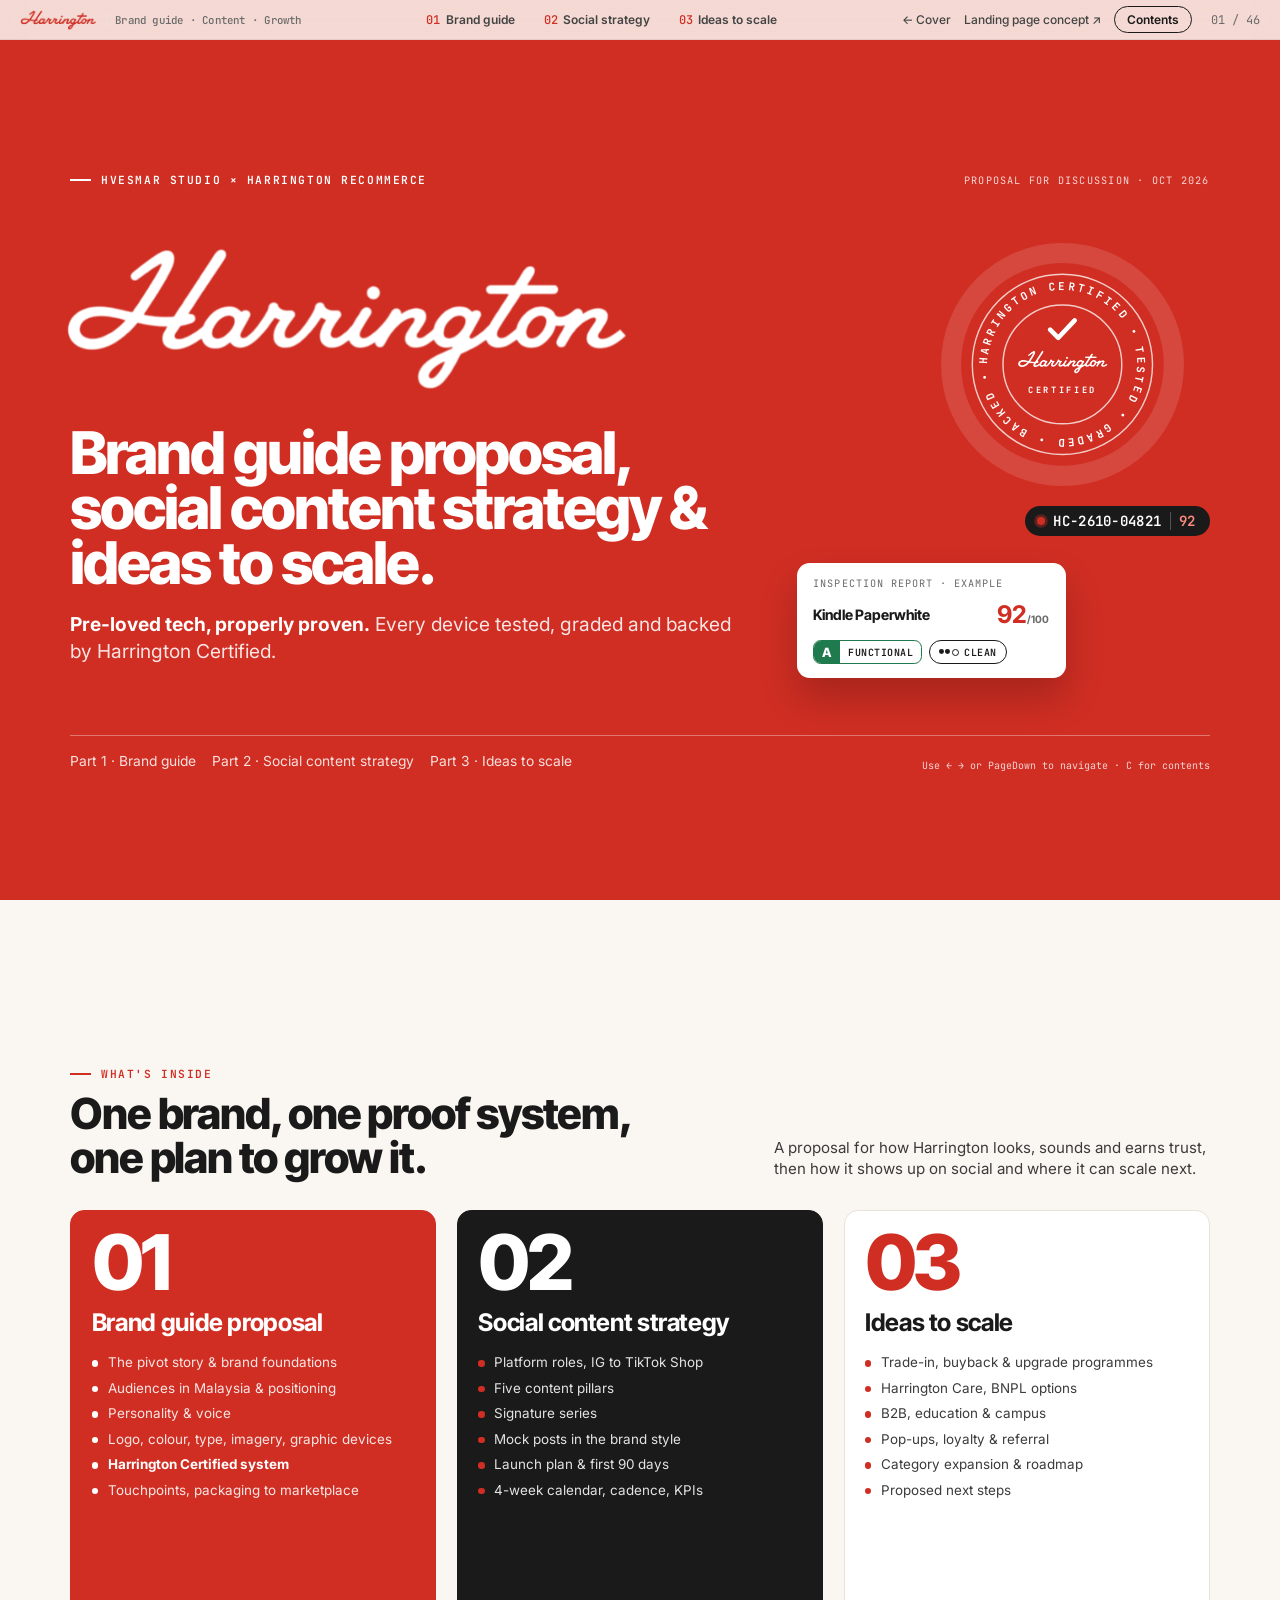
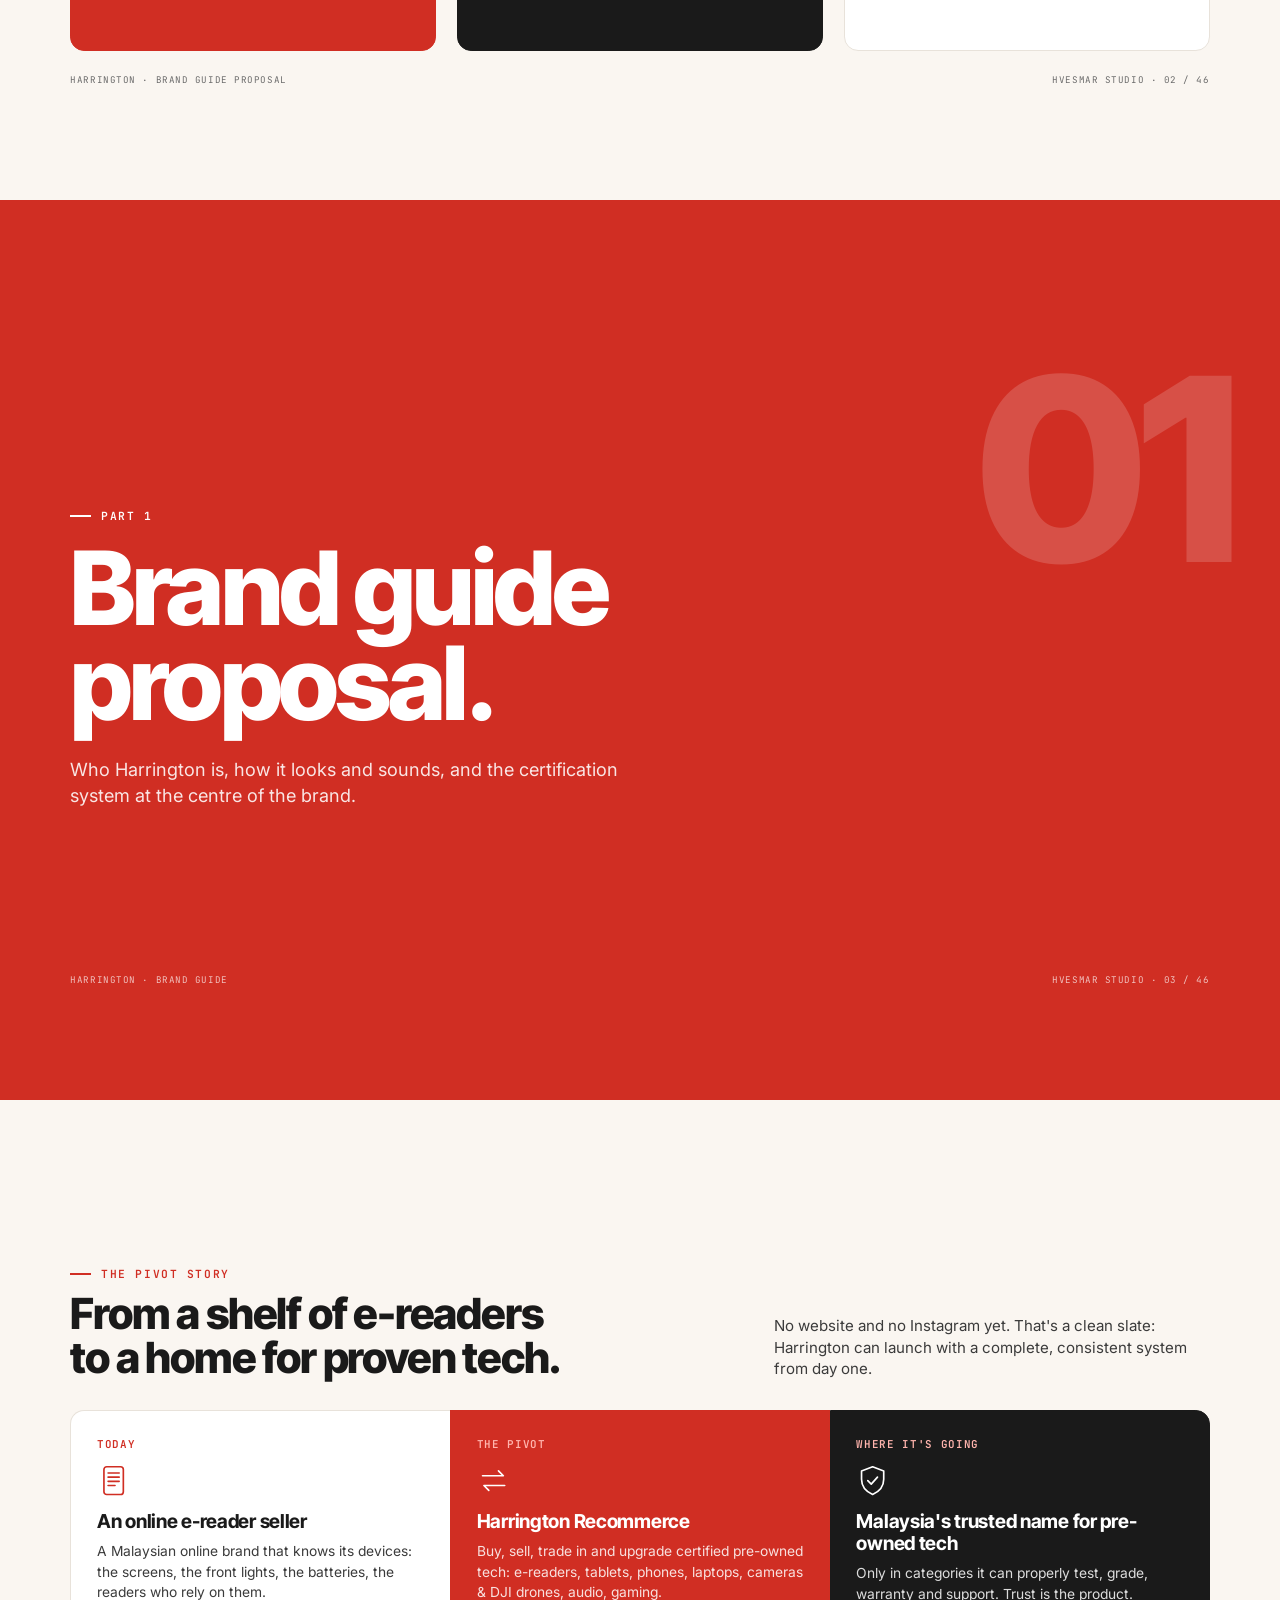
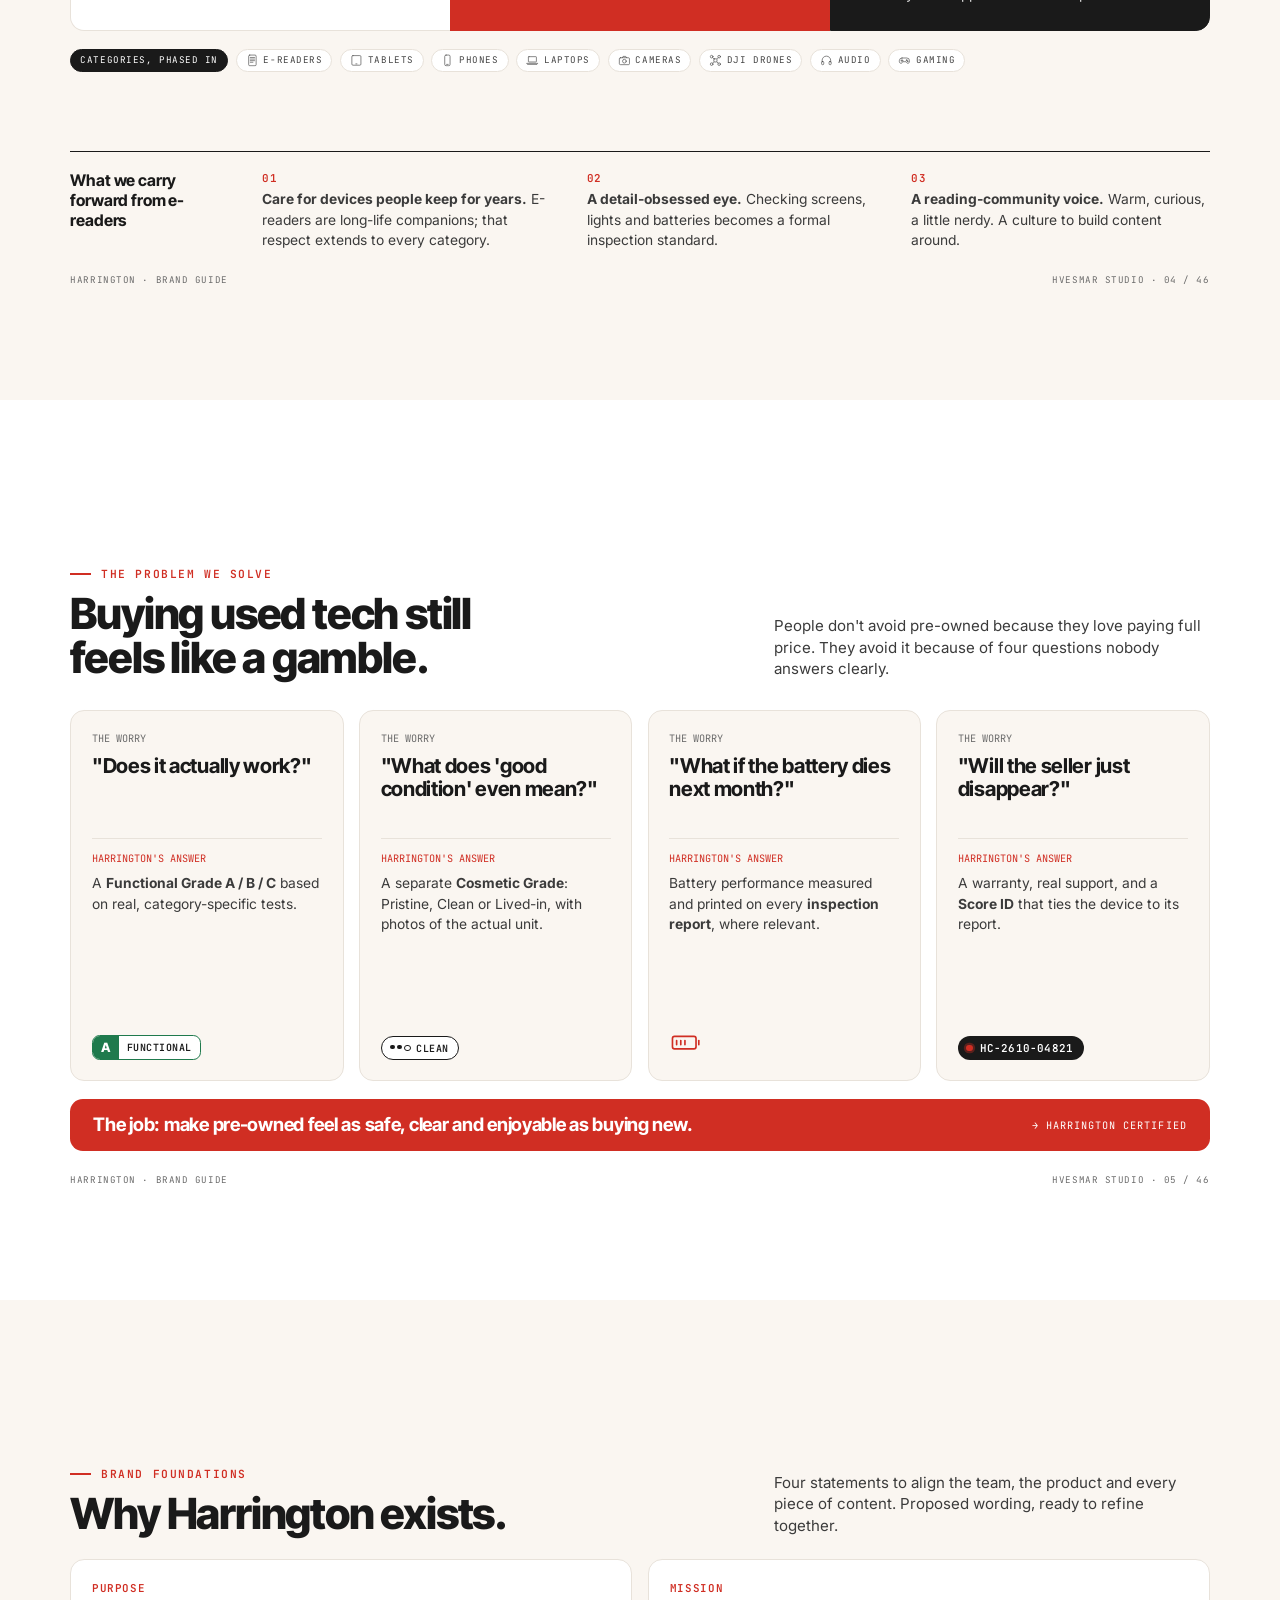
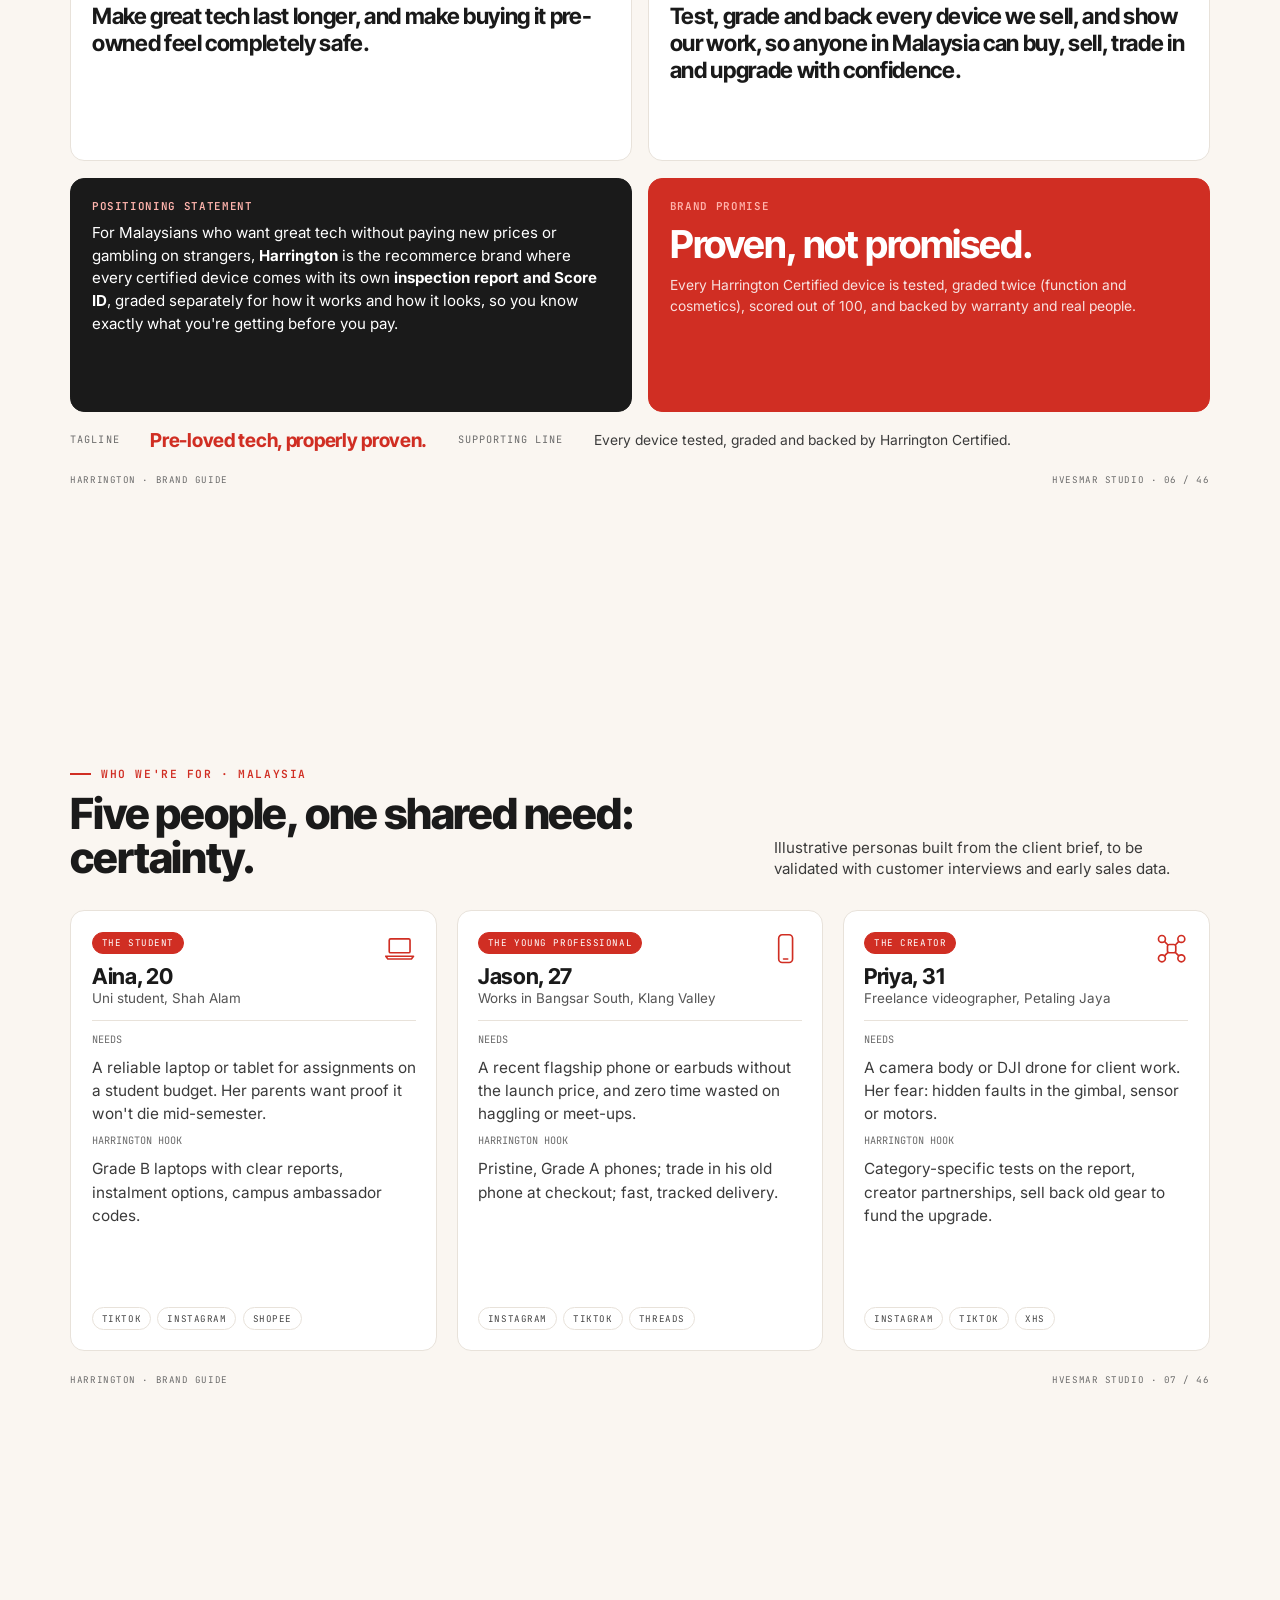
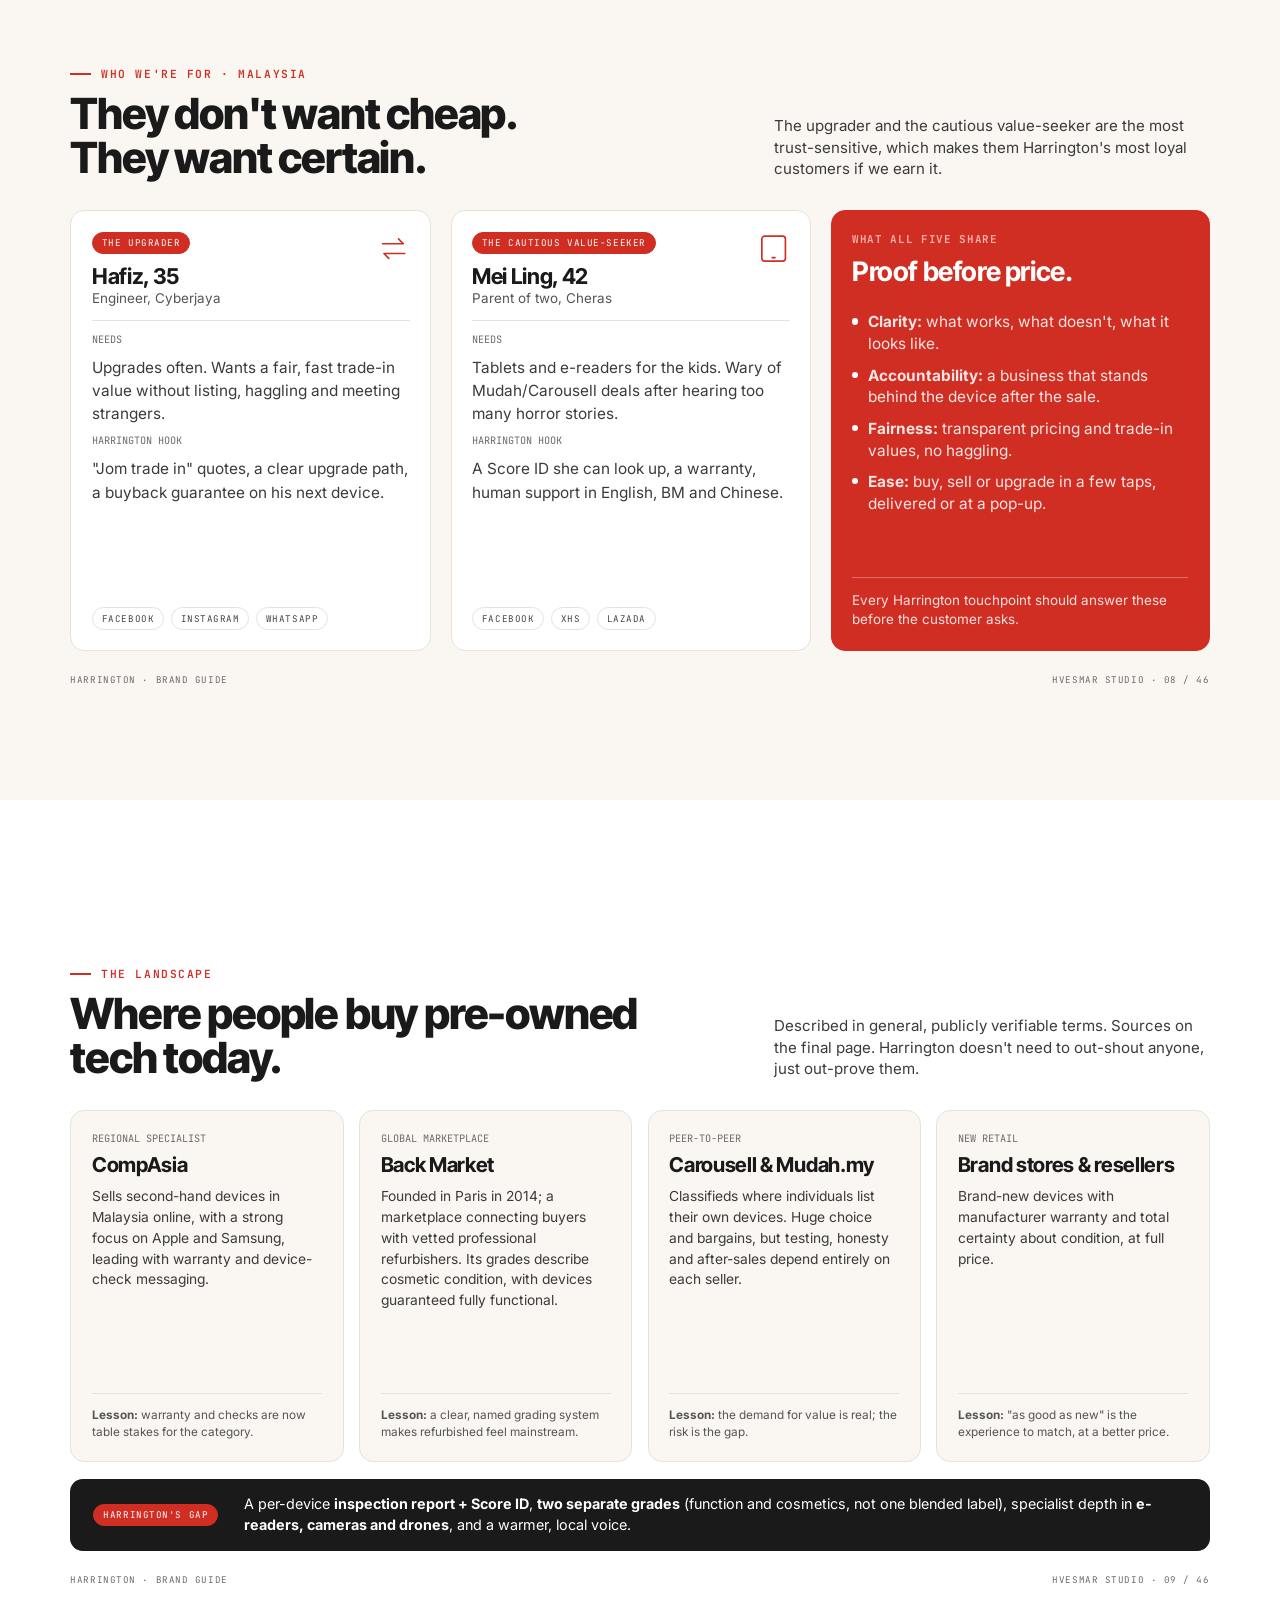
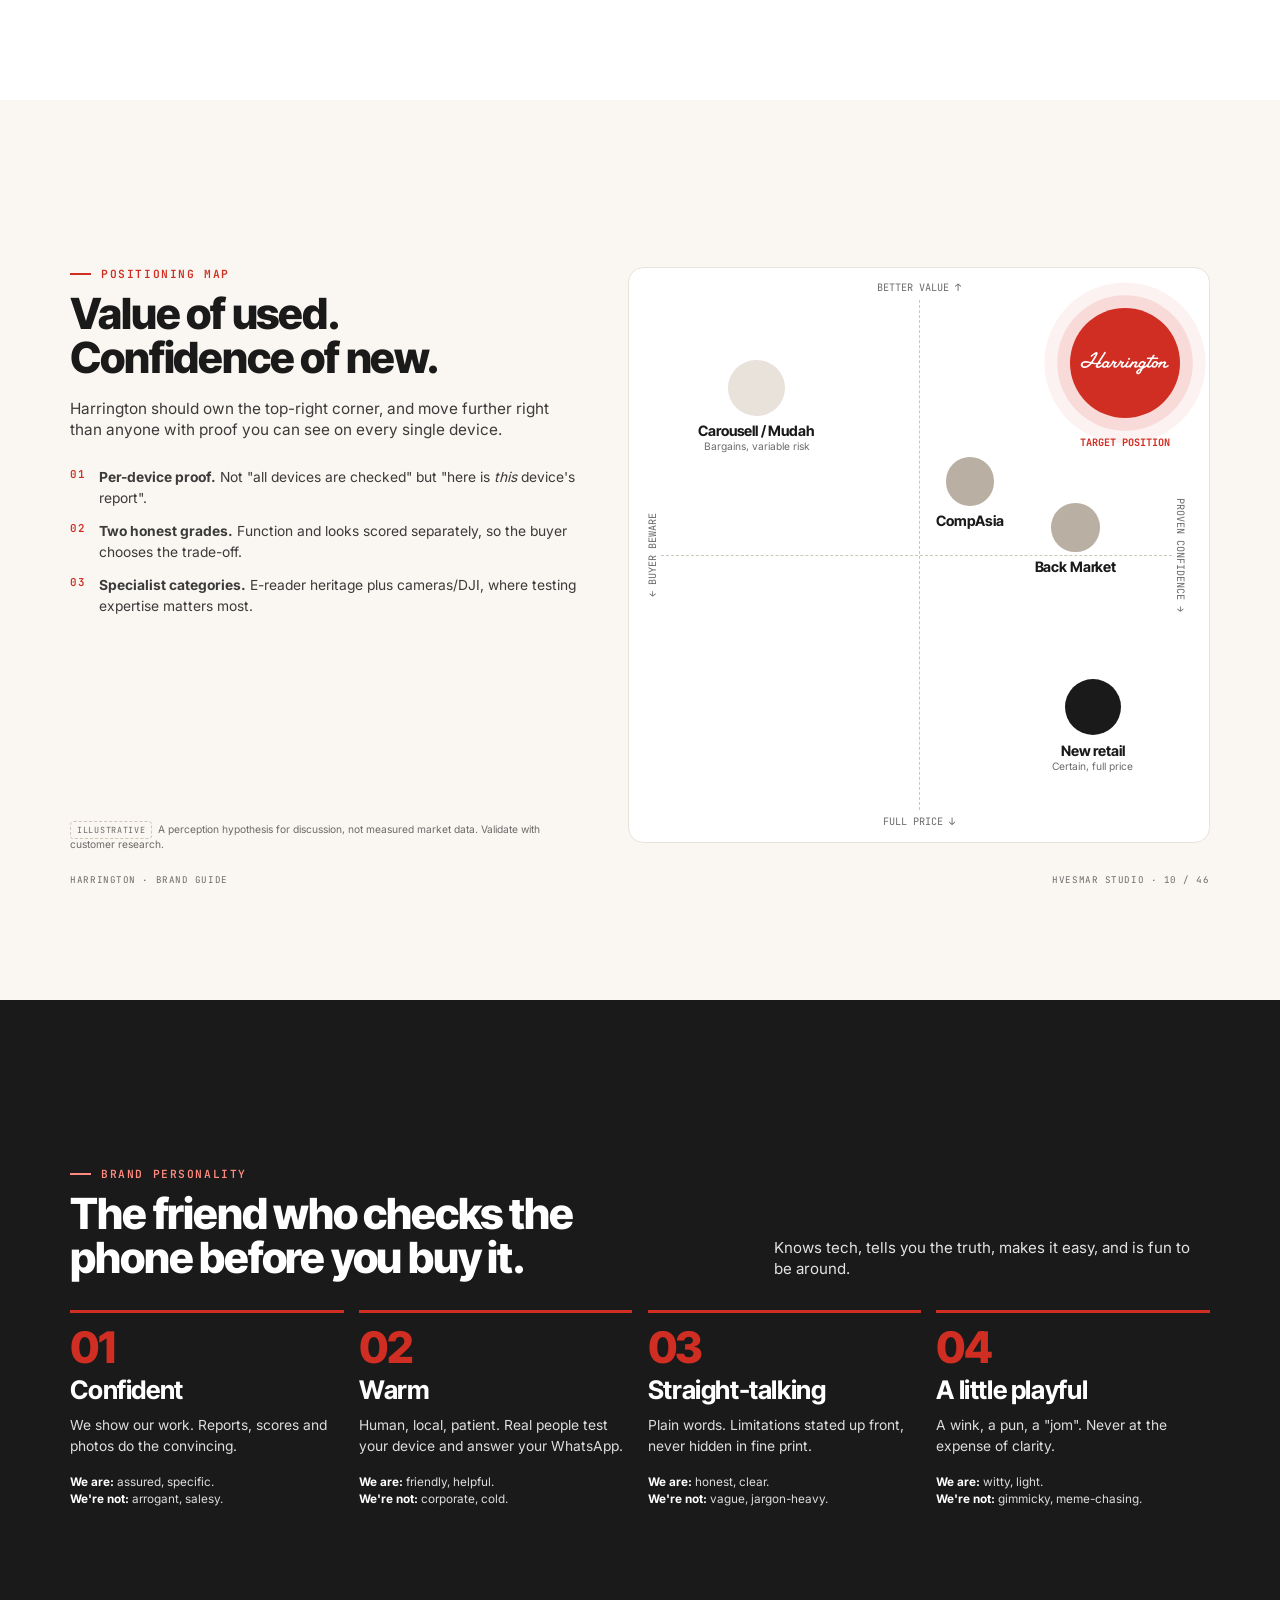
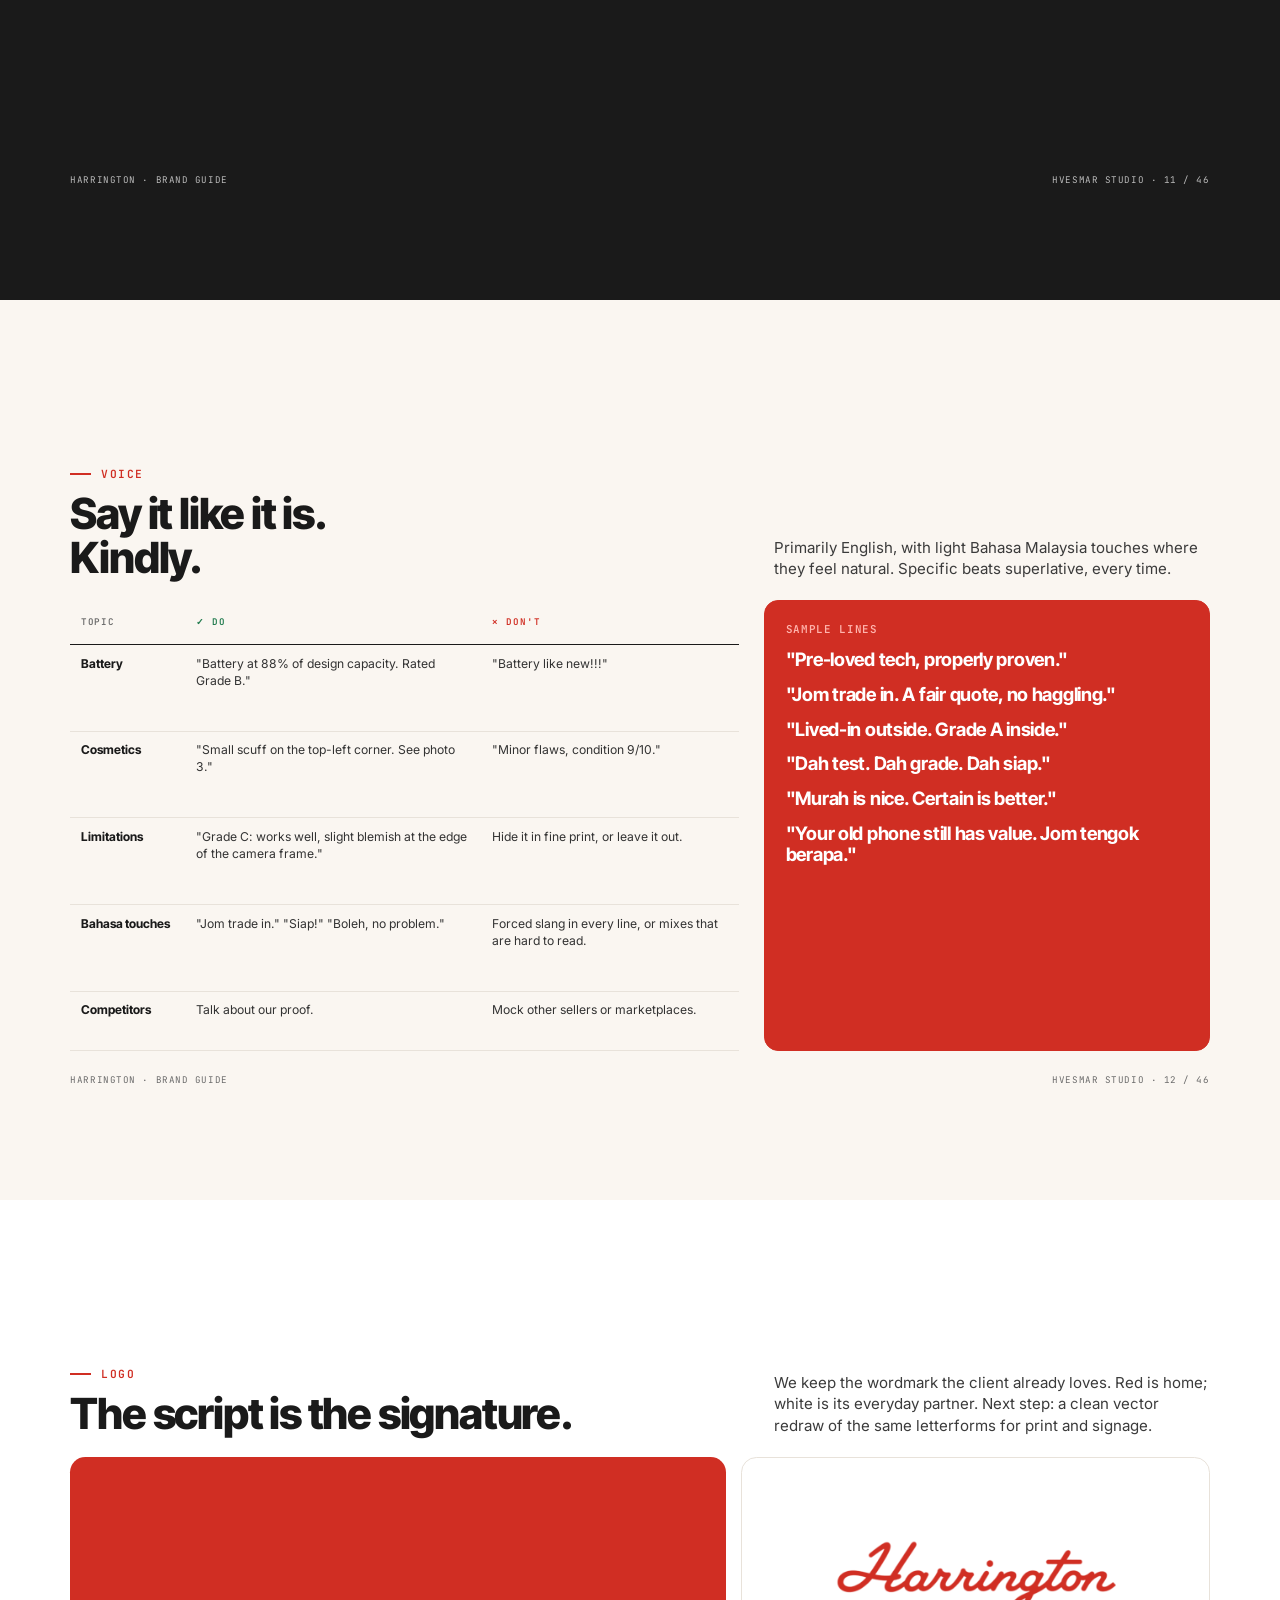
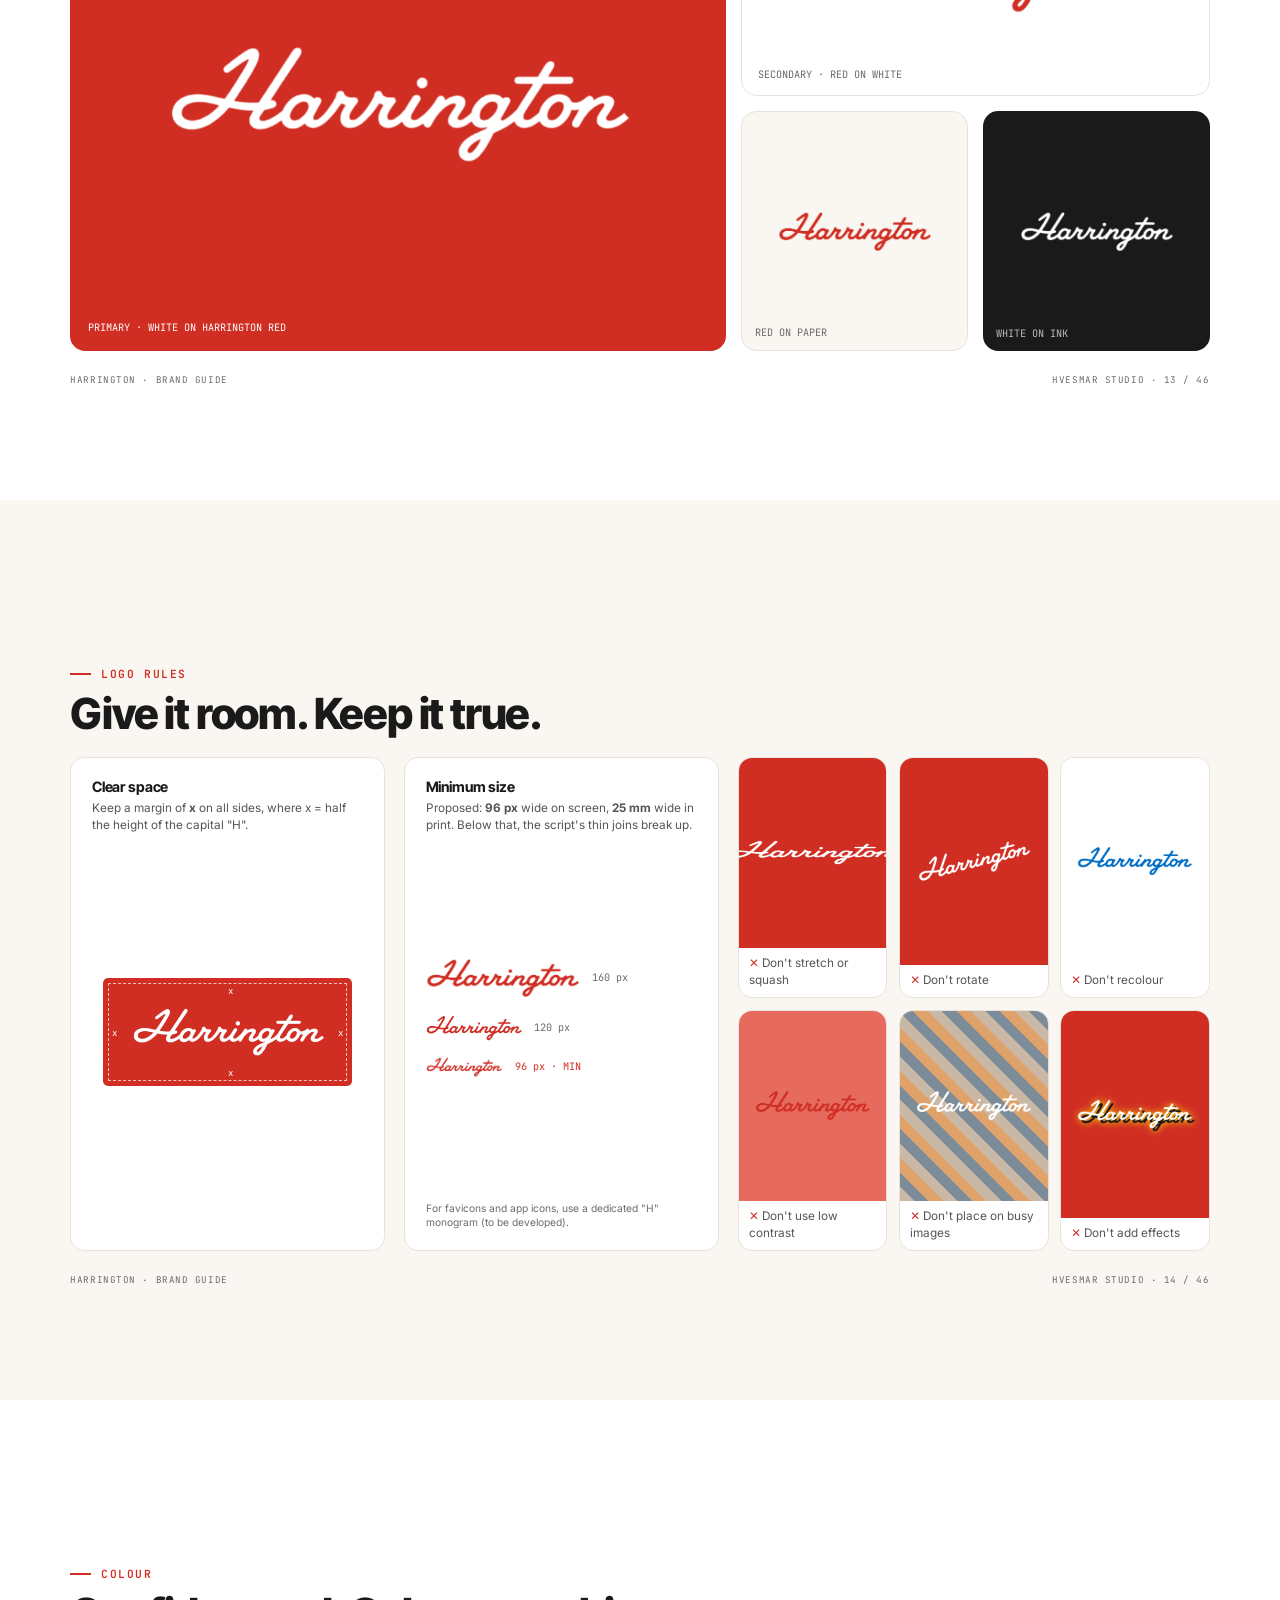
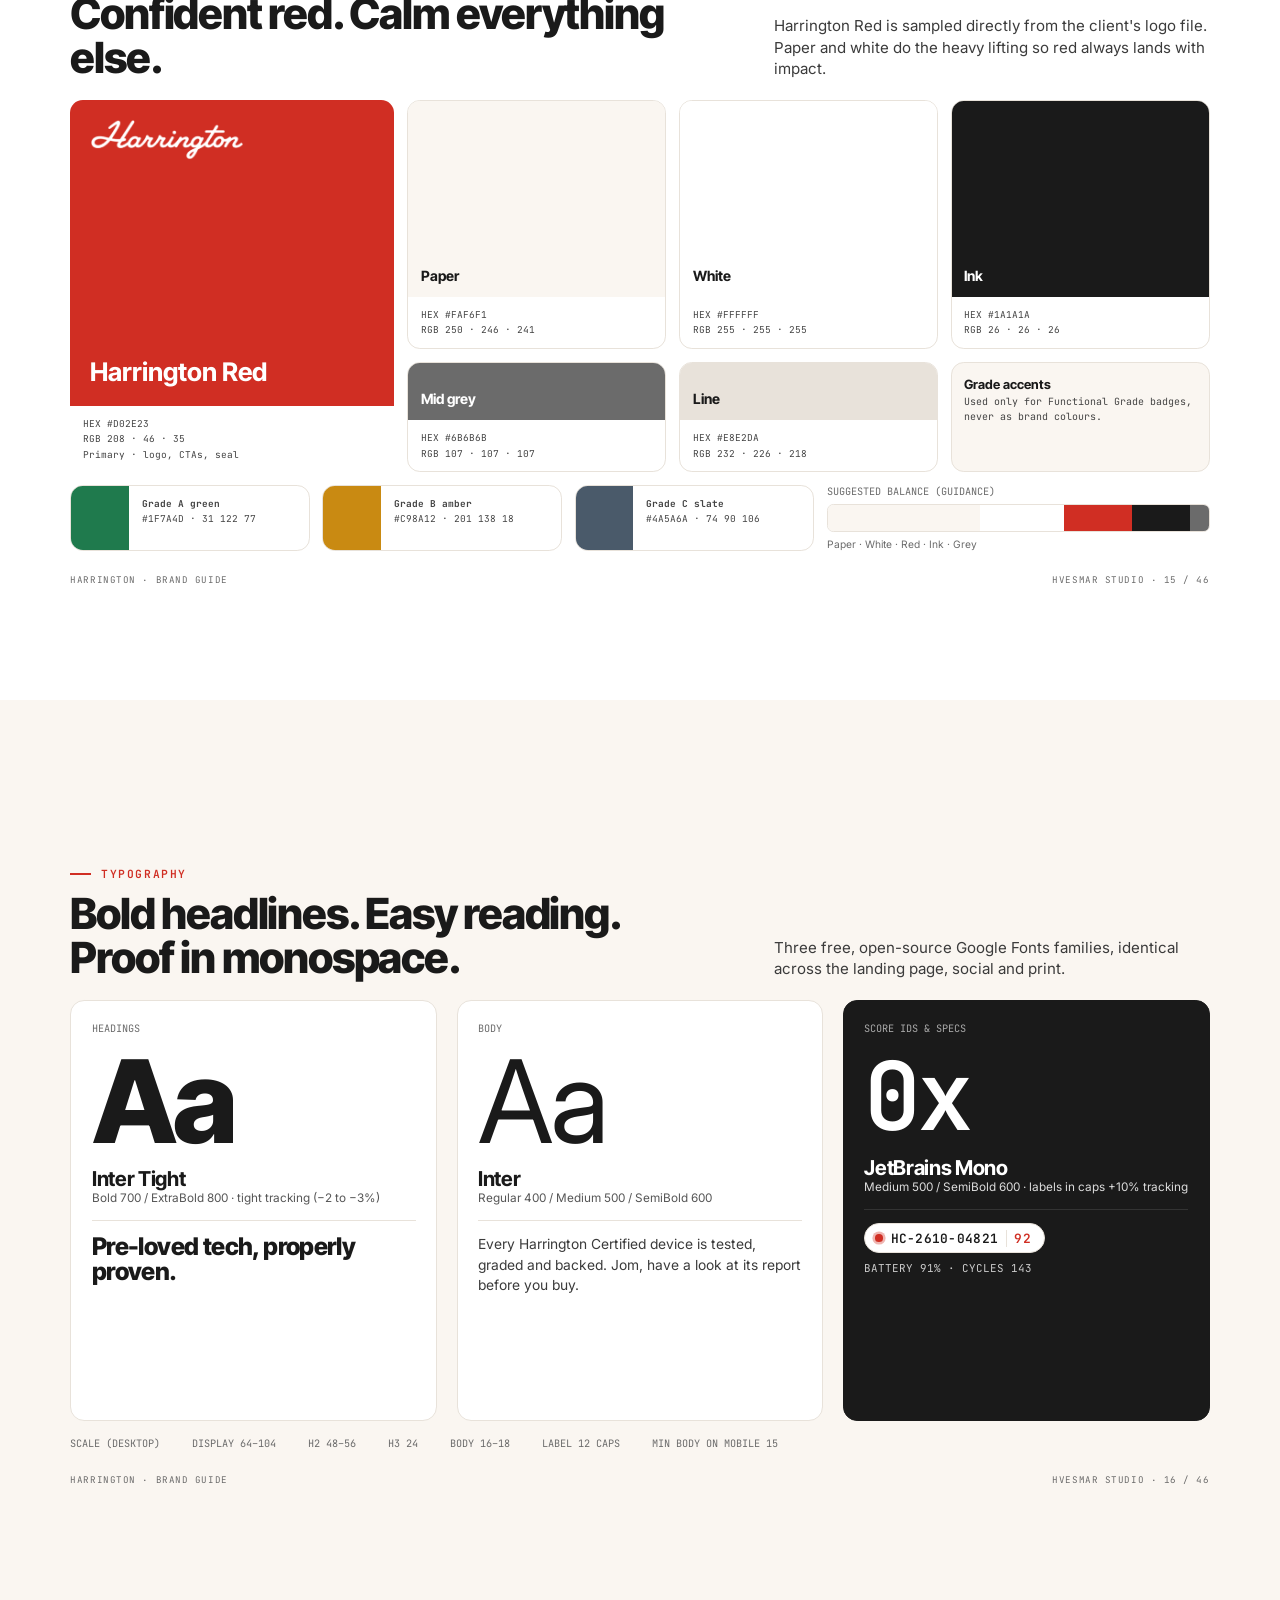
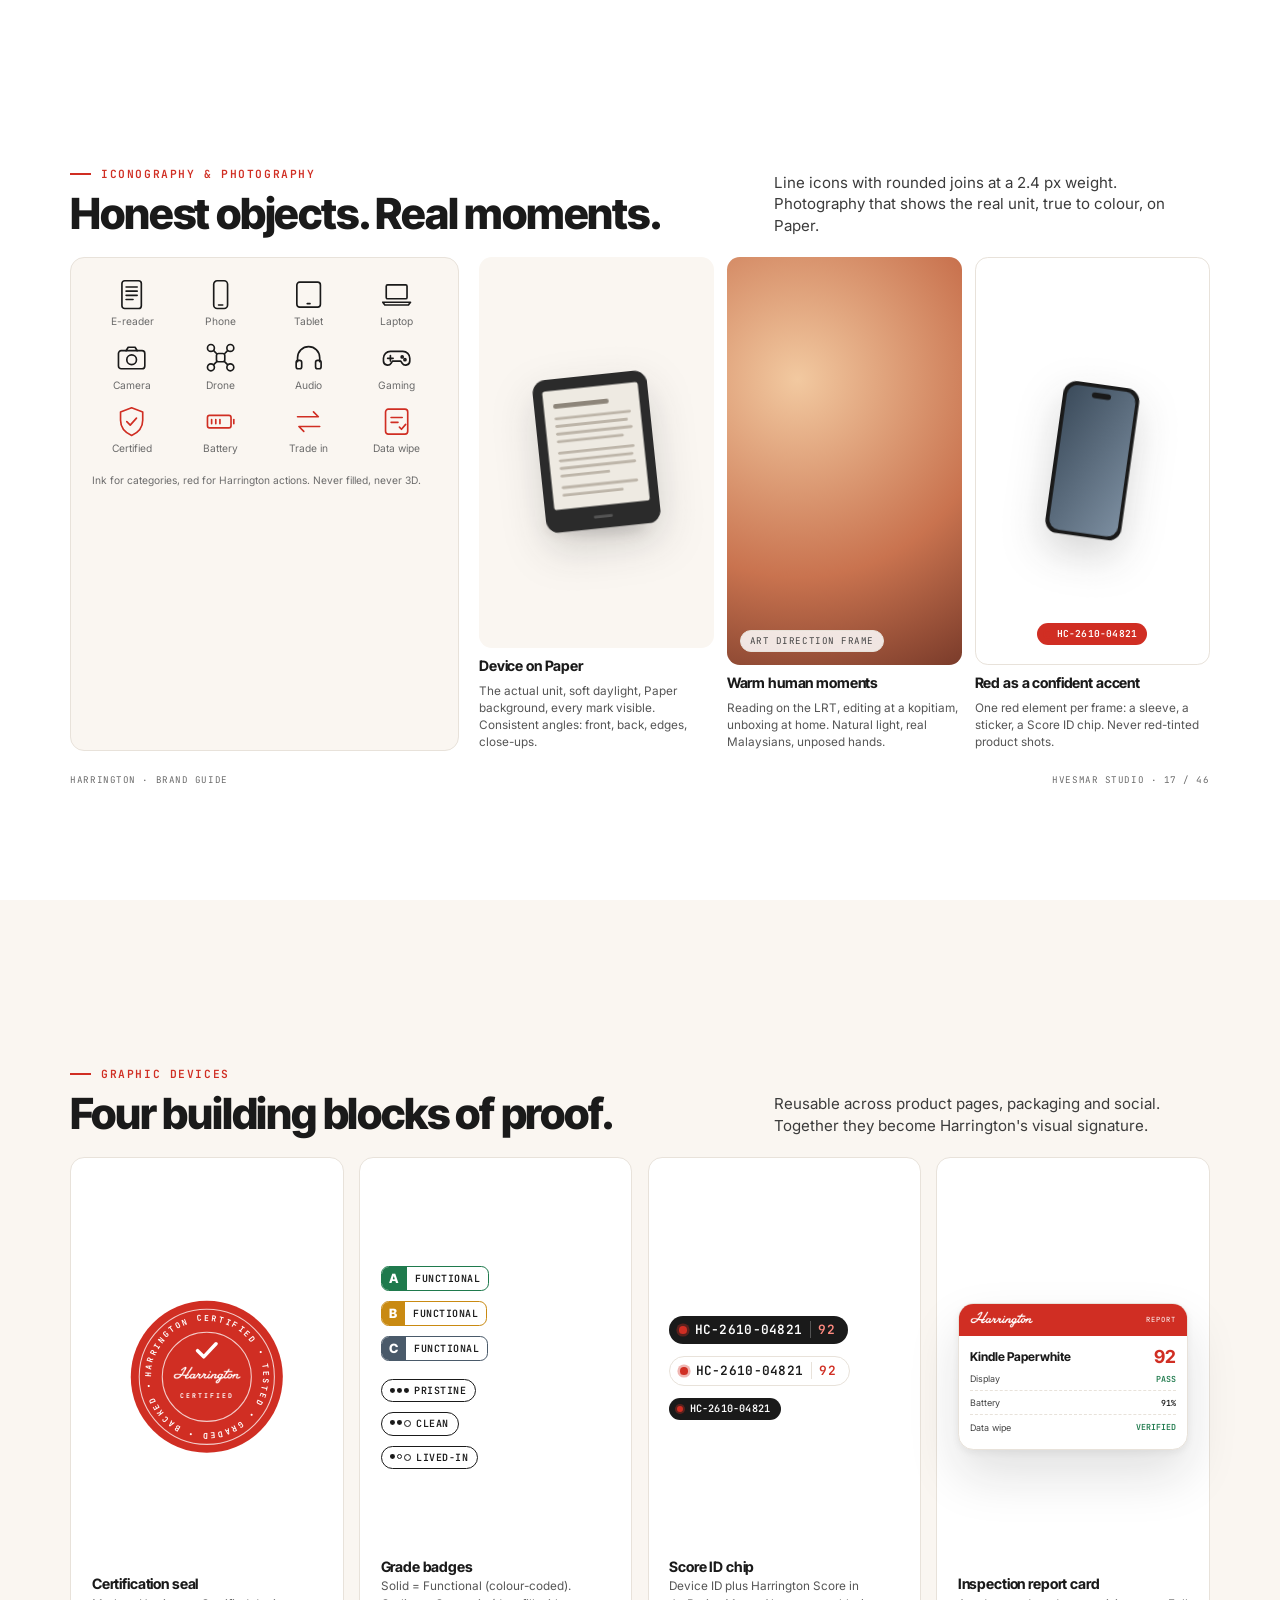
==== guide/index.html @ a5256c9b "Publish Harrington concept site" ====
<!doctype html>
<html lang="en">
<head>
<meta charset="utf-8">
<meta name="viewport" content="width=device-width,initial-scale=1">
<title>Harrington · Brand Guide, Social Strategy & Ideas to Scale · Hvesmar Studio</title>
<link rel="stylesheet" href="assets/guide.css">
</head>
<body>
<svg width="0" height="0" style="position:absolute" aria-hidden="true">
<defs>
<linearGradient id="gph" x1="0" y1="0" x2="1" y2="1"><stop offset="0" stop-color="#F6E3DA"/><stop offset=".55" stop-color="#E9907F"/><stop offset="1" stop-color="#D02E23"/></linearGradient>
<linearGradient id="gsc" x1="0" y1="0" x2="1" y2="1"><stop offset="0" stop-color="#3B4B5B"/><stop offset="1" stop-color="#7C8EA0"/></linearGradient>
<symbol id="i-reader" viewBox="0 0 48 48"><rect x="10" y="4" width="28" height="40" rx="4"/><path d="M16 13h16M16 19h16M16 25h16M16 31h10"/></symbol>
<symbol id="i-phone" viewBox="0 0 48 48"><rect x="14" y="4" width="20" height="40" rx="5"/><path d="M21 39h6"/></symbol>
<symbol id="i-tablet" viewBox="0 0 48 48"><rect x="7" y="6" width="34" height="36" rx="4"/><path d="M22 37h4"/></symbol>
<symbol id="i-laptop" viewBox="0 0 48 48"><rect x="9" y="10" width="30" height="20" rx="2"/><path d="M4 35h40l-3 4H7z"/></symbol>
<symbol id="i-camera" viewBox="0 0 48 48"><rect x="5" y="14" width="38" height="26" rx="4"/><path d="M16 14l3-5h10l3 5"/><circle cx="24" cy="27" r="7"/></symbol>
<symbol id="i-drone" viewBox="0 0 48 48"><circle cx="10" cy="10" r="5"/><circle cx="38" cy="10" r="5"/><circle cx="10" cy="38" r="5"/><circle cx="38" cy="38" r="5"/><rect x="18" y="18" width="12" height="12" rx="3"/><path d="M14 14l4 4M34 14l-4 4M14 34l4-4M34 34l-4-4"/></symbol>
<symbol id="i-audio" viewBox="0 0 48 48"><path d="M8 30v-6a16 16 0 0 1 32 0v6"/><rect x="6" y="28" width="8" height="12" rx="3"/><rect x="34" y="28" width="8" height="12" rx="3"/></symbol>
<symbol id="i-game" viewBox="0 0 48 48"><path d="M15 15h18a10 10 0 0 1 10 10v4a6 6 0 0 1-11 3l-2-3H18l-2 3a6 6 0 0 1-11-3v-4a10 10 0 0 1 10-10z"/><path d="M15 21v8M11 25h8"/><circle cx="32" cy="23" r="1.5"/><circle cx="36" cy="27" r="1.5"/></symbol>
<symbol id="i-shield" viewBox="0 0 48 48"><path d="M24 4l16 6v12c0 10-7 18-16 22-9-4-16-12-16-22V10z"/><path d="M17 24l5 5 9-10"/></symbol>
<symbol id="i-battery" viewBox="0 0 48 48"><rect x="5" y="15" width="34" height="18" rx="3"/><path d="M43 21v6"/><path d="M11 21v6M17 21v6M23 21v6"/></symbol>
<symbol id="i-swap" viewBox="0 0 48 48"><path d="M8 17h30l-7-7M40 31H10l7 7"/></symbol>
<symbol id="i-search" viewBox="0 0 48 48"><circle cx="21" cy="21" r="12"/><path d="M30 30l10 10"/></symbol>
<symbol id="i-leaf" viewBox="0 0 48 48"><path d="M10 38C10 18 24 8 40 8c0 18-10 30-30 30z"/><path d="M10 38l17-17"/></symbol>
<symbol id="i-users" viewBox="0 0 48 48"><circle cx="18" cy="16" r="6"/><path d="M6 38c0-7 5-12 12-12s12 5 12 12"/><circle cx="34" cy="18" r="5"/><path d="M33 26c6 0 10 4 10 11"/></symbol>
<symbol id="i-tag" viewBox="0 0 48 48"><path d="M6 24L24 6h17v17L23 41z"/><circle cx="33" cy="15" r="3"/></symbol>
<symbol id="i-box" viewBox="0 0 48 48"><path d="M6 15l18-8 18 8v20l-18 8-18-8z"/><path d="M6 15l18 8 18-8M24 23v20"/></symbol>
<symbol id="i-chat" viewBox="0 0 48 48"><path d="M7 9h34v23H22l-9 7v-7H7z"/><path d="M15 18h18M15 24h11"/></symbol>
<symbol id="i-book" viewBox="0 0 48 48"><path d="M24 12c-5-4-11-5-18-4v28c7-1 13 0 18 4 5-4 11-5 18-4V8c-7-1-13 0-18 4zM24 12v28"/></symbol>
<symbol id="i-wipe" viewBox="0 0 48 48"><rect x="8" y="6" width="32" height="36" rx="4"/><path d="M16 18h16M16 25h10"/><path d="M28 32l3 3 6-7"/></symbol>
<symbol id="i-star" viewBox="0 0 48 48"><path d="M24 5l5.6 12 13 1.4-9.7 8.8 2.8 12.8L24 33.4 12.3 40l2.8-12.8-9.7-8.8 13-1.4z"/></symbol>
<symbol id="i-store" viewBox="0 0 48 48"><path d="M6 18l4-10h28l4 10M6 18h36v4a6 6 0 0 1-12 0 6 6 0 0 1-12 0 6 6 0 0 1-12 0zM9 26v14h30V26M20 40v-9h8v9"/></symbol>
<symbol id="i-cal" viewBox="0 0 48 48"><rect x="6" y="9" width="36" height="32" rx="4"/><path d="M6 18h36M15 5v8M33 5v8"/></symbol>
<symbol id="i-card" viewBox="0 0 48 48"><rect x="4" y="11" width="40" height="26" rx="4"/><path d="M4 19h40M10 30h10"/></symbol>
<symbol id="i-building" viewBox="0 0 48 48"><path d="M8 42V8h20v34M28 18h12v24M4 42h40M14 15h4M14 22h4M14 29h4M33 25h2M33 32h2"/></symbol>
<symbol id="i-cap" viewBox="0 0 48 48"><path d="M4 18l20-9 20 9-20 9z"/><path d="M12 22v10c4 4 20 4 24 0V22M42 19v11"/></symbol>
<symbol id="i-gift" viewBox="0 0 48 48"><rect x="6" y="17" width="36" height="9" rx="2"/><path d="M9 26v15h30V26M24 17v24M24 17c-3-7-12-8-12-3s9 3 12 3c3 0 12 2 12-3s-9-4-12 3"/></symbol>
<symbol id="i-pin" viewBox="0 0 48 48"><path d="M24 43s14-12 14-24a14 14 0 0 0-28 0c0 12 14 24 14 24z"/><circle cx="24" cy="19" r="5"/></symbol>
<symbol id="i-recycle" viewBox="0 0 48 48"><path d="M17 12l7-6 7 6M24 6v14M37 22l2 9-9 2M39 31l-12-7M11 33l-7-4 3-9M4 29l12-7"/></symbol>
<symbol id="ill-reader" viewBox="0 0 120 160"><rect width="120" height="160" rx="14" fill="#2B2B2B"/><rect x="10" y="12" width="100" height="124" rx="3" fill="#EEEAE2"/><g fill="#BDB5A9"><rect x="20" y="26" width="58" height="5" rx="2" fill="#8d857a"/><rect x="20" y="40" width="80" height="3" rx="1.5"/><rect x="20" y="48" width="76" height="3" rx="1.5"/><rect x="20" y="56" width="80" height="3" rx="1.5"/><rect x="20" y="64" width="70" height="3" rx="1.5"/><rect x="20" y="76" width="80" height="3" rx="1.5"/><rect x="20" y="84" width="78" height="3" rx="1.5"/><rect x="20" y="92" width="80" height="3" rx="1.5"/><rect x="20" y="100" width="52" height="3" rx="1.5"/><rect x="20" y="112" width="80" height="3" rx="1.5"/><rect x="20" y="120" width="64" height="3" rx="1.5"/></g><rect x="50" y="146" width="20" height="3" rx="1.5" fill="#555"/></symbol>
<symbol id="ill-phone" viewBox="0 0 80 160"><rect width="80" height="160" rx="14" fill="#1A1A1A"/><rect x="4" y="4" width="72" height="152" rx="11" fill="url(#gph)"/><rect x="30" y="9" width="20" height="6" rx="3" fill="#1A1A1A"/></symbol>
<symbol id="ill-phone2" viewBox="0 0 80 160"><rect width="80" height="160" rx="14" fill="#1A1A1A"/><rect x="4" y="4" width="72" height="152" rx="11" fill="url(#gsc)"/><rect x="30" y="9" width="20" height="6" rx="3" fill="#1A1A1A"/></symbol>
<symbol id="ill-laptop" viewBox="0 0 200 130"><rect x="20" width="160" height="108" rx="8" fill="#2B2B2B"/><rect x="28" y="8" width="144" height="92" rx="2" fill="url(#gsc)"/><path d="M0 110h200l-8 15a6 6 0 0 1-5 3H13a6 6 0 0 1-5-3z" fill="#D3CCC2"/><rect x="85" y="110" width="30" height="4" rx="2" fill="#B5ADA1"/></symbol>
<symbol id="ill-camera" viewBox="0 0 180 120"><rect x="28" y="6" width="52" height="24" rx="5" fill="#2B2B2B"/><rect y="22" width="180" height="98" rx="14" fill="#2B2B2B"/><rect y="40" width="180" height="10" fill="#222"/><circle cx="100" cy="72" r="40" fill="#111"/><circle cx="100" cy="72" r="30" fill="#333"/><circle cx="100" cy="72" r="18" fill="#4A5A6A"/><circle cx="93" cy="65" r="6" fill="#fff" opacity=".45"/><rect x="146" y="30" width="22" height="8" rx="3" fill="#D02E23"/></symbol>
<symbol id="ill-drone" viewBox="0 0 220 120"><g stroke="#2B2B2B" stroke-width="7" stroke-linecap="round"><path d="M80 52L36 30M140 52l44-22M80 74l-44 22M140 74l44 22"/></g><g fill="#BDB5A9" opacity=".8"><ellipse cx="36" cy="26" rx="32" ry="5"/><ellipse cx="184" cy="26" rx="32" ry="5"/><ellipse cx="36" cy="92" rx="32" ry="5"/><ellipse cx="184" cy="92" rx="32" ry="5"/></g><g fill="#2B2B2B"><circle cx="36" cy="30" r="7"/><circle cx="184" cy="30" r="7"/><circle cx="36" cy="96" r="7"/><circle cx="184" cy="96" r="7"/></g><rect x="74" y="42" width="72" height="40" rx="16" fill="#E6E1D9" stroke="#2B2B2B" stroke-width="3"/><circle cx="110" cy="92" r="11" fill="#2B2B2B"/><circle cx="110" cy="92" r="5" fill="#4A5A6A"/><rect x="100" y="50" width="20" height="4" rx="2" fill="#D02E23"/></symbol>
<symbol id="ill-audio" viewBox="0 0 160 150"><path d="M22 92V76a58 58 0 0 1 116 0v16" fill="none" stroke="#2B2B2B" stroke-width="12" stroke-linecap="round"/><rect x="8" y="82" width="36" height="62" rx="16" fill="#2B2B2B"/><rect x="116" y="82" width="36" height="62" rx="16" fill="#2B2B2B"/><rect x="18" y="96" width="10" height="34" rx="5" fill="#D02E23"/><rect x="132" y="96" width="10" height="34" rx="5" fill="#D02E23"/></symbol>
<symbol id="ill-tablet" viewBox="0 0 150 200"><rect width="150" height="200" rx="14" fill="#2B2B2B"/><rect x="8" y="8" width="134" height="184" rx="8" fill="url(#gph)"/></symbol>
<symbol id="seal" viewBox="0 0 200 200"><circle cx="100" cy="100" r="99" fill="#D02E23"/><circle cx="100" cy="100" r="88" fill="none" stroke="#fff" stroke-width="1.4" opacity=".75"/><circle cx="100" cy="100" r="58" fill="none" stroke="#fff" stroke-width="1.4" opacity=".75"/><path id="sealp" d="M100,100 m-73,0 a73,73 0 1,1 146,0 a73,73 0 1,1 -146,0" fill="none"/><text font-family="JetBrains Mono" font-size="10.6" font-weight="700" fill="#fff" letter-spacing="2.4"><textPath href="#sealp" textLength="452" lengthAdjust="spacing">HARRINGTON CERTIFIED • TESTED • GRADED • BACKED • </textPath></text><path d="M88 66l8 8 16-17" fill="none" stroke="#fff" stroke-width="4.5" stroke-linecap="round" stroke-linejoin="round"/><image href="assets/logo-white.png" x="56" y="86" width="88" height="23.3"/><text x="100" y="128" text-anchor="middle" font-family="JetBrains Mono" font-size="8.5" font-weight="700" fill="#fff" letter-spacing="2.6">CERTIFIED</text></symbol>
</defs>
</svg>

<nav class="nav">
  <a class="brand" href="#s1"><img src="assets/logo-red.png" alt="Harrington"><span>Brand guide · Content · Growth</span></a>
  <div class="parts">
    <a href="#part1" data-part="Brand guide"><b>01</b>Brand guide</a>
    <a href="#part2" data-part="Social strategy"><b>02</b>Social strategy</a>
    <a href="#part3" data-part="Ideas to scale"><b>03</b>Ideas to scale</a>
  </div>
  <div class="right">
    <a class="lk" href="../">← Cover</a>
    <a class="lk" href="../landing/">Landing page concept ↗</a>
    <button id="tocbtn" type="button">Contents</button>
    <span class="count" id="count">01 / 01</span>
  </div>
</nav>
<div class="progress" id="progress"></div>
<div class="toc" id="toc"><div class="panel"><a class="x" href="javascript:void(0)">Close ✕</a><div class="eb">Contents</div><p class="xs" style="font-size:12px;margin-top:8px">Navigate with ← → ↑ ↓ / PageDown. Press C for contents.</p><div id="toclist"></div></div></div>
<!-- 01 COVER -->
<section class="s red" data-title="Cover" data-noft>
 <div class="f" style="padding-top:6.5rem">
  <div style="display:flex;justify-content:space-between;align-items:center">
   <div class="eb">Hvesmar Studio × Harrington Recommerce</div>
   <div class="mono" style="font-size:.8rem;letter-spacing:.12em;opacity:.8">PROPOSAL FOR DISCUSSION · OCT 2026</div>
  </div>
  <div style="flex:1;display:grid;grid-template-columns:1.25fr .75fr;align-items:center;gap:3rem">
   <div>
    <img src="assets/logo-white.png" alt="Harrington" style="width:44rem;margin:-1rem 0 2.6rem -0.6rem">
    <h1 class="display" style="font-size:4.6rem;max-width:52rem">Brand guide proposal, social content strategy &amp; ideas to scale.</h1>
    <p class="lead" style="margin-top:1.6rem;font-size:1.5rem"><b style="color:#fff">Pre-loved tech, properly proven.</b> Every device tested, graded and backed by Harrington Certified.</p>
   </div>
   <div style="position:relative;height:34rem">
    <div style="position:absolute;right:2rem;top:0;width:19rem;height:19rem;border-radius:50%;background:rgba(255,255,255,.12);display:flex;align-items:center;justify-content:center">
      <svg style="width:16rem;height:16rem"><use href="#seal"/></svg></div>
    <div style="position:absolute;left:0;bottom:0;background:#fff;border-radius:1rem;padding:1.1rem 1.3rem;color:var(--ink);box-shadow:0 1.6rem 3rem rgba(0,0,0,.2);width:21rem">
      <div class="mono xs" style="letter-spacing:.1em">INSPECTION REPORT · EXAMPLE</div>
      <div style="display:flex;align-items:center;justify-content:space-between;margin:.6rem 0 .8rem"><h4>Kindle Paperwhite</h4><b style="font-family:var(--h);font-size:1.9rem;color:var(--red)">92<span style="font-size:.8rem;color:var(--grey)">/100</span></b></div>
      <div class="pill-row"><span class="fg A"><span class="L"><span>A</span></span><span class="T">Functional</span></span><span class="cg cl"><i><b></b></i>Clean</span></div>
    </div>
    <div style="position:absolute;right:0;top:20.5rem"><span class="sid" style="font-size:1.1rem">HC-2610-04821 <span class="sc">92</span></span></div>
   </div>
  </div>
  <div style="display:flex;justify-content:space-between;align-items:flex-end;border-top:1px solid rgba(255,255,255,.35);padding-top:1.2rem;margin-bottom:-1.6rem">
   <div class="p">Part 1 · Brand guide &nbsp;&nbsp; Part 2 · Social content strategy &nbsp;&nbsp; Part 3 · Ideas to scale</div>
   <div class="mono" style="font-size:.78rem;opacity:.8">Use ← → or PageDown to navigate · C for contents</div>
  </div>
 </div>
</section>

<!-- 02 CONTENTS -->
<section class="s" data-title="What's inside">
 <div class="f">
  <div class="hd"><div><div class="eb">What's inside</div><h2>One brand, one proof system,<br>one plan to grow it.</h2></div>
  <p class="lead">A proposal for how Harrington looks, sounds and earns trust, then how it shows up on social and where it can scale next.</p></div>
  <div class="g3 body" style="gap:1.6rem">
   <a href="#part1" class="card rd" style="text-decoration:none;display:flex;flex-direction:column">
    <div class="big-n" style="font-size:6rem">01</div><h3 style="margin:1.2rem 0 .8rem;font-size:1.9rem">Brand guide proposal</h3>
    <ul class="clean" style="font-size:1.1rem"><li>The pivot story &amp; brand foundations</li><li>Audiences in Malaysia &amp; positioning</li><li>Personality &amp; voice</li><li>Logo, colour, type, imagery, graphic devices</li><li><b style="color:#fff">Harrington Certified system</b></li><li>Touchpoints, packaging to marketplace</li></ul></a>
   <a href="#part2" class="card dk" style="text-decoration:none;display:flex;flex-direction:column">
    <div class="big-n" style="font-size:6rem;color:#fff">02</div><h3 style="margin:1.2rem 0 .8rem;font-size:1.9rem">Social content strategy</h3>
    <ul class="clean"><li>Platform roles, IG to TikTok Shop</li><li>Five content pillars</li><li>Signature series</li><li>Mock posts in the brand style</li><li>Launch plan &amp; first 90 days</li><li>4-week calendar, cadence, KPIs</li></ul></a>
   <a href="#part3" class="card" style="text-decoration:none;color:var(--ink);display:flex;flex-direction:column">
    <div class="big-n" style="font-size:6rem;color:var(--red)">03</div><h3 style="margin:1.2rem 0 .8rem;font-size:1.9rem">Ideas to scale</h3>
    <ul class="clean"><li>Trade-in, buyback &amp; upgrade programmes</li><li>Harrington Care, BNPL options</li><li>B2B, education &amp; campus</li><li>Pop-ups, loyalty &amp; referral</li><li>Category expansion &amp; roadmap</li><li>Proposed next steps</li></ul></a>
  </div>
 </div>
</section>

<!-- 03 PART 1 DIVIDER -->
<section class="s red" id="part1" data-part="Brand guide" data-title="Part 1 · Brand guide proposal">
 <div class="f" style="justify-content:center">
  <div class="big-n" style="font-size:20rem;opacity:.16;position:absolute;right:4rem;top:6rem;color:#fff">01</div>
  <div class="eb">Part 1</div>
  <h1 class="display" style="margin-top:1.4rem;font-size:8rem">Brand guide<br>proposal.</h1>
  <p class="lead" style="margin-top:2rem;max-width:44rem">Who Harrington is, how it looks and sounds, and the certification system at the centre of the brand.</p>
 </div>
</section>

<!-- 04 PIVOT -->
<section class="s" data-part="Brand guide" data-title="The pivot story">
 <div class="f">
  <div class="hd"><div><div class="eb">The pivot story</div><h2>From a shelf of e-readers<br>to a home for proven tech.</h2></div>
  <p class="lead">No website and no Instagram yet. That's a clean slate: Harrington can launch with a complete, consistent system from day one.</p></div>
  <div class="g3" style="gap:0;position:relative">
   <div class="card" style="border-radius:1.1rem 0 0 1.1rem;border-right:0;padding:2rem">
    <div class="num">TODAY</div><div class="ic" style="margin:1rem 0"><svg class="i"><use href="#i-reader"/></svg></div>
    <h3>An online e-reader seller</h3><p class="p" style="margin-top:.7rem">A Malaysian online brand that knows its devices: the screens, the front lights, the batteries, the readers who rely on them.</p></div>
   <div class="card rd" style="border-radius:0;padding:2rem">
    <div class="num">THE PIVOT</div><div class="ic" style="margin:1rem 0;color:#fff"><svg class="i"><use href="#i-swap"/></svg></div>
    <h3>Harrington Recommerce</h3><p class="p" style="margin-top:.7rem">Buy, sell, trade in and upgrade certified pre-owned tech: e-readers, tablets, phones, laptops, cameras &amp; DJI drones, audio, gaming.</p></div>
   <div class="card dk" style="border-radius:0 1.1rem 1.1rem 0;padding:2rem">
    <div class="num">WHERE IT'S GOING</div><div class="ic" style="margin:1rem 0;color:#fff"><svg class="i"><use href="#i-shield"/></svg></div>
    <h3>Malaysia's trusted name for pre-owned tech</h3><p class="p" style="margin-top:.7rem">Only in categories it can properly test, grade, warranty and support. Trust is the product.</p></div>
  </div>
  <div style="display:flex;gap:.6rem;margin-top:1.4rem;flex-wrap:wrap">
   <span class="tag k">Categories, phased in</span><span class="tag"><svg class="i" style="width:1rem;height:1rem"><use href="#i-reader"/></svg>E-readers</span><span class="tag"><svg class="i" style="width:1rem;height:1rem"><use href="#i-tablet"/></svg>Tablets</span><span class="tag"><svg class="i" style="width:1rem;height:1rem"><use href="#i-phone"/></svg>Phones</span><span class="tag"><svg class="i" style="width:1rem;height:1rem"><use href="#i-laptop"/></svg>Laptops</span><span class="tag"><svg class="i" style="width:1rem;height:1rem"><use href="#i-camera"/></svg>Cameras</span><span class="tag"><svg class="i" style="width:1rem;height:1rem"><use href="#i-drone"/></svg>DJI drones</span><span class="tag"><svg class="i" style="width:1rem;height:1rem"><use href="#i-audio"/></svg>Audio</span><span class="tag"><svg class="i" style="width:1rem;height:1rem"><use href="#i-game"/></svg>Gaming</span>
  </div>
  <div style="margin-top:auto;display:grid;grid-template-columns:auto 1fr 1fr 1fr;gap:2rem;align-items:start;border-top:1.5px solid var(--ink);padding-top:1.4rem">
   <h4 style="font-size:1.25rem;width:13rem">What we carry forward from e-readers</h4>
   <div><b class="num">01</b><p class="p" style="margin-top:.3rem"><b>Care for devices people keep for years.</b> E-readers are long-life companions; that respect extends to every category.</p></div>
   <div><b class="num">02</b><p class="p" style="margin-top:.3rem"><b>A detail-obsessed eye.</b> Checking screens, lights and batteries becomes a formal inspection standard.</p></div>
   <div><b class="num">03</b><p class="p" style="margin-top:.3rem"><b>A reading-community voice.</b> Warm, curious, a little nerdy. A culture to build content around.</p></div>
  </div>
 </div>
</section>

<!-- 05 PROBLEM -->
<section class="s white" data-part="Brand guide" data-title="The problem we solve">
 <div class="f">
  <div class="hd"><div><div class="eb">The problem we solve</div><h2>Buying used tech still<br>feels like a gamble.</h2></div>
  <p class="lead">People don't avoid pre-owned because they love paying full price. They avoid it because of four questions nobody answers clearly.</p></div>
  <div class="g4 body" style="gap:1.2rem">
   <div class="card" style="display:flex;flex-direction:column"><div class="mono xs">THE WORRY</div><h3 style="margin:.6rem 0 0;font-size:1.6rem;min-height:5.6rem">"Does it actually work?"</h3><hr class="l"><div class="mono xs" style="color:var(--red)">HARRINGTON'S ANSWER</div><p class="p" style="margin-top:.5rem">A <b>Functional Grade A / B / C</b> based on real, category-specific tests.</p><div style="margin-top:auto"><span class="fg A"><span class="L"><span>A</span></span><span class="T">Functional</span></span></div></div>
   <div class="card" style="display:flex;flex-direction:column"><div class="mono xs">THE WORRY</div><h3 style="margin:.6rem 0 0;font-size:1.6rem;min-height:5.6rem">"What does 'good condition' even mean?"</h3><hr class="l"><div class="mono xs" style="color:var(--red)">HARRINGTON'S ANSWER</div><p class="p" style="margin-top:.5rem">A separate <b>Cosmetic Grade</b>: Pristine, Clean or Lived-in, with photos of the actual unit.</p><div style="margin-top:auto"><span class="cg cl"><i><b></b></i>Clean</span></div></div>
   <div class="card" style="display:flex;flex-direction:column"><div class="mono xs">THE WORRY</div><h3 style="margin:.6rem 0 0;font-size:1.6rem;min-height:5.6rem">"What if the battery dies next month?"</h3><hr class="l"><div class="mono xs" style="color:var(--red)">HARRINGTON'S ANSWER</div><p class="p" style="margin-top:.5rem">Battery performance measured and printed on every <b>inspection report</b>, where relevant.</p><div style="margin-top:auto" class="ic"><svg class="i"><use href="#i-battery"/></svg></div></div>
   <div class="card" style="display:flex;flex-direction:column"><div class="mono xs">THE WORRY</div><h3 style="margin:.6rem 0 0;font-size:1.6rem;min-height:5.6rem">"Will the seller just disappear?"</h3><hr class="l"><div class="mono xs" style="color:var(--red)">HARRINGTON'S ANSWER</div><p class="p" style="margin-top:.5rem">A warranty, real support, and a <b>Score ID</b> that ties the device to its report.</p><div style="margin-top:auto"><span class="sid" style="font-size:.85rem">HC-2610-04821</span></div></div>
  </div>
  <div style="margin-top:1.4rem;background:var(--red);color:#fff;border-radius:1rem;padding:1.2rem 1.8rem;display:flex;justify-content:space-between;align-items:center">
   <h3 style="font-size:1.45rem">The job: make pre-owned feel as safe, clear and enjoyable as buying new.</h3><span class="mono" style="font-size:.8rem;letter-spacing:.1em">→ HARRINGTON CERTIFIED</span></div>
 </div>
</section>

<!-- 06 FOUNDATIONS -->
<section class="s" data-part="Brand guide" data-title="Purpose, mission, positioning, promise">
 <div class="f">
  <div class="hd" style="margin-bottom:1.8rem"><div><div class="eb">Brand foundations</div><h2>Why Harrington exists.</h2></div>
  <p class="lead">Four statements to align the team, the product and every piece of content. Proposed wording, ready to refine together.</p></div>
  <div style="display:grid;grid-template-columns:1fr 1fr;grid-template-rows:auto auto;gap:1.3rem" class="body">
   <div class="card"><div class="num">PURPOSE</div><h3 style="margin-top:.7rem;font-size:1.75rem;line-height:1.2">Make great tech last longer, and make buying it pre-owned feel completely safe.</h3></div>
   <div class="card"><div class="num">MISSION</div><h3 style="margin-top:.7rem;font-size:1.75rem;line-height:1.2">Test, grade and back every device we sell, and show our work, so anyone in Malaysia can buy, sell, trade in and upgrade with confidence.</h3></div>
   <div class="card dk"><div class="num">POSITIONING STATEMENT</div><p style="margin-top:.7rem;font-size:1.18rem;line-height:1.5">For Malaysians who want great tech without paying new prices or gambling on strangers, <b>Harrington</b> is the recommerce brand where every certified device comes with its own <b>inspection report and Score ID</b>, graded separately for how it works and how it looks, so you know exactly what you're getting before you pay.</p></div>
   <div class="card rd" style="display:flex;flex-direction:column"><div class="num">BRAND PROMISE</div><h3 style="margin-top:.7rem;font-size:3rem;letter-spacing:-.03em">Proven, not promised.</h3><p class="p" style="margin-top:.7rem">Every Harrington Certified device is tested, graded twice (function and cosmetics), scored out of 100, and backed by warranty and real people.</p></div>
  </div>
  <div style="display:flex;gap:2.4rem;align-items:center;margin-top:1.3rem"><span class="mono xs" style="letter-spacing:.1em">TAGLINE</span><h3 style="color:var(--red)">Pre-loved tech, properly proven.</h3><span class="mono xs" style="letter-spacing:.1em">SUPPORTING LINE</span><p class="p">Every device tested, graded and backed by Harrington Certified.</p></div>
 </div>
</section>
<!-- 07 PERSONAS A -->
<section class="s" data-part="Brand guide" data-title="Audiences: personas (1/2)">
 <div class="f lg">
  <div class="hd"><div><div class="eb">Who we're for · Malaysia</div><h2>Five people, one shared need:<br>certainty.</h2></div>
  <p class="lead">Illustrative personas built from the client brief, to be validated with customer interviews and early sales data.</p></div>
  <div class="g3 body">
   <div class="card" style="display:flex;flex-direction:column;gap:.7rem">
    <div style="display:flex;justify-content:space-between;align-items:flex-start"><div><span class="tag r">The student</span><h3 style="margin-top:.8rem;font-size:1.7rem">Aina, 20</h3><p class="sm">Uni student, Shah Alam</p></div><div class="ic"><svg class="i"><use href="#i-laptop"/></svg></div></div>
    <hr class="l" style="margin:.2rem 0"><div class="mono xs">NEEDS</div><p class="p">A reliable laptop or tablet for assignments on a student budget. Her parents want proof it won't die mid-semester.</p>
    <div class="mono xs">HARRINGTON HOOK</div><p class="p">Grade B laptops with clear reports, instalment options, campus ambassador codes.</p>
    <div class="pill-row" style="margin-top:auto"><span class="tag">TikTok</span><span class="tag">Instagram</span><span class="tag">Shopee</span></div></div>
   <div class="card" style="display:flex;flex-direction:column;gap:.7rem">
    <div style="display:flex;justify-content:space-between;align-items:flex-start"><div><span class="tag r">The young professional</span><h3 style="margin-top:.8rem;font-size:1.7rem">Jason, 27</h3><p class="sm">Works in Bangsar South, Klang Valley</p></div><div class="ic"><svg class="i"><use href="#i-phone"/></svg></div></div>
    <hr class="l" style="margin:.2rem 0"><div class="mono xs">NEEDS</div><p class="p">A recent flagship phone or earbuds without the launch price, and zero time wasted on haggling or meet-ups.</p>
    <div class="mono xs">HARRINGTON HOOK</div><p class="p">Pristine, Grade A phones; trade in his old phone at checkout; fast, tracked delivery.</p>
    <div class="pill-row" style="margin-top:auto"><span class="tag">Instagram</span><span class="tag">TikTok</span><span class="tag">Threads</span></div></div>
   <div class="card" style="display:flex;flex-direction:column;gap:.7rem">
    <div style="display:flex;justify-content:space-between;align-items:flex-start"><div><span class="tag r">The creator</span><h3 style="margin-top:.8rem;font-size:1.7rem">Priya, 31</h3><p class="sm">Freelance videographer, Petaling Jaya</p></div><div class="ic"><svg class="i"><use href="#i-drone"/></svg></div></div>
    <hr class="l" style="margin:.2rem 0"><div class="mono xs">NEEDS</div><p class="p">A camera body or DJI drone for client work. Her fear: hidden faults in the gimbal, sensor or motors.</p>
    <div class="mono xs">HARRINGTON HOOK</div><p class="p">Category-specific tests on the report, creator partnerships, sell back old gear to fund the upgrade.</p>
    <div class="pill-row" style="margin-top:auto"><span class="tag">Instagram</span><span class="tag">TikTok</span><span class="tag">XHS</span></div></div>
  </div>
 </div>
</section>

<!-- 08 PERSONAS B -->
<section class="s" data-part="Brand guide" data-title="Audiences: personas (2/2)">
 <div class="f lg">
  <div class="hd"><div><div class="eb">Who we're for · Malaysia</div><h2>They don't want cheap.<br>They want certain.</h2></div>
  <p class="lead">The upgrader and the cautious value-seeker are the most trust-sensitive, which makes them Harrington's most loyal customers if we earn it.</p></div>
  <div class="body" style="display:grid;grid-template-columns:1fr 1fr 1.05fr;gap:1.5rem">
   <div class="card" style="display:flex;flex-direction:column;gap:.7rem">
    <div style="display:flex;justify-content:space-between;align-items:flex-start"><div><span class="tag r">The upgrader</span><h3 style="margin-top:.8rem;font-size:1.7rem">Hafiz, 35</h3><p class="sm">Engineer, Cyberjaya</p></div><div class="ic"><svg class="i"><use href="#i-swap"/></svg></div></div>
    <hr class="l" style="margin:.2rem 0"><div class="mono xs">NEEDS</div><p class="p">Upgrades often. Wants a fair, fast trade-in value without listing, haggling and meeting strangers.</p>
    <div class="mono xs">HARRINGTON HOOK</div><p class="p">"Jom trade in" quotes, a clear upgrade path, a buyback guarantee on his next device.</p>
    <div class="pill-row" style="margin-top:auto"><span class="tag">Facebook</span><span class="tag">Instagram</span><span class="tag">WhatsApp</span></div></div>
   <div class="card" style="display:flex;flex-direction:column;gap:.7rem">
    <div style="display:flex;justify-content:space-between;align-items:flex-start"><div><span class="tag r">The cautious value-seeker</span><h3 style="margin-top:.8rem;font-size:1.7rem">Mei Ling, 42</h3><p class="sm">Parent of two, Cheras</p></div><div class="ic"><svg class="i"><use href="#i-tablet"/></svg></div></div>
    <hr class="l" style="margin:.2rem 0"><div class="mono xs">NEEDS</div><p class="p">Tablets and e-readers for the kids. Wary of Mudah/Carousell deals after hearing too many horror stories.</p>
    <div class="mono xs">HARRINGTON HOOK</div><p class="p">A Score ID she can look up, a warranty, human support in English, BM and Chinese.</p>
    <div class="pill-row" style="margin-top:auto"><span class="tag">Facebook</span><span class="tag">XHS</span><span class="tag">Lazada</span></div></div>
   <div class="card rd" style="display:flex;flex-direction:column">
    <div class="num">WHAT ALL FIVE SHARE</div>
    <h3 style="font-size:2.1rem;margin:.9rem 0 1.2rem;line-height:1.08">Proof before price.</h3>
    <ul class="clean"><li><b>Clarity:</b> what works, what doesn't, what it looks like.</li><li><b>Accountability:</b> a business that stands behind the device after the sale.</li><li><b>Fairness:</b> transparent pricing and trade-in values, no haggling.</li><li><b>Ease:</b> buy, sell or upgrade in a few taps, delivered or at a pop-up.</li></ul>
    <p class="sm" style="margin-top:auto;padding-top:1rem;border-top:1px solid rgba(255,255,255,.3)">Every Harrington touchpoint should answer these before the customer asks.</p></div>
  </div>
 </div>
</section>

<!-- 09 LANDSCAPE -->
<section class="s white" data-part="Brand guide" data-title="Competitive landscape">
 <div class="f">
  <div class="hd"><div><div class="eb">The landscape</div><h2>Where people buy pre-owned<br>tech today.</h2></div>
  <p class="lead">Described in general, publicly verifiable terms. Sources on the final page. Harrington doesn't need to out-shout anyone, just out-prove them.</p></div>
  <div class="g4 body" style="gap:1.2rem">
   <div class="card" style="display:flex;flex-direction:column"><div class="mono xs">REGIONAL SPECIALIST</div><h3 style="margin:.5rem 0 .8rem;font-size:1.6rem">CompAsia</h3><p class="p">Sells second-hand devices in Malaysia online, with a strong focus on Apple and Samsung, leading with warranty and device-check messaging.</p><hr class="l" style="margin-top:auto"><p class="sm"><b>Lesson:</b> warranty and checks are now table stakes for the category.</p></div>
   <div class="card" style="display:flex;flex-direction:column"><div class="mono xs">GLOBAL MARKETPLACE</div><h3 style="margin:.5rem 0 .8rem;font-size:1.6rem">Back Market</h3><p class="p">Founded in Paris in 2014; a marketplace connecting buyers with vetted professional refurbishers. Its grades describe cosmetic condition, with devices guaranteed fully functional.</p><hr class="l" style="margin-top:auto"><p class="sm"><b>Lesson:</b> a clear, named grading system makes refurbished feel mainstream.</p></div>
   <div class="card" style="display:flex;flex-direction:column"><div class="mono xs">PEER-TO-PEER</div><h3 style="margin:.5rem 0 .8rem;font-size:1.6rem">Carousell &amp; Mudah.my</h3><p class="p">Classifieds where individuals list their own devices. Huge choice and bargains, but testing, honesty and after-sales depend entirely on each seller.</p><hr class="l" style="margin-top:auto"><p class="sm"><b>Lesson:</b> the demand for value is real; the risk is the gap.</p></div>
   <div class="card" style="display:flex;flex-direction:column"><div class="mono xs">NEW RETAIL</div><h3 style="margin:.5rem 0 .8rem;font-size:1.6rem">Brand stores &amp; resellers</h3><p class="p">Brand-new devices with manufacturer warranty and total certainty about condition, at full price.</p><hr class="l" style="margin-top:auto"><p class="sm"><b>Lesson:</b> "as good as new" is the experience to match, at a better price.</p></div>
  </div>
  <div style="margin-top:1.3rem;background:var(--ink);color:#fff;border-radius:1rem;padding:1.2rem 1.8rem;display:grid;grid-template-columns:auto 1fr;gap:2rem;align-items:center">
   <span class="tag r">Harrington's gap</span><p style="font-size:1.12rem;line-height:1.45">A per-device <b>inspection report + Score ID</b>, <b>two separate grades</b> (function and cosmetics, not one blended label), specialist depth in <b>e-readers, cameras and drones</b>, and a warmer, local voice.</p></div>
 </div>
</section>

<!-- 10 POSITIONING MAP -->
<section class="s" data-part="Brand guide" data-title="Positioning map">
 <div class="f">
  <div style="display:grid;grid-template-columns:1fr 1.15fr;gap:4rem;height:100%">
   <div style="display:flex;flex-direction:column">
    <div class="eb">Positioning map</div><h2>Value of used.<br>Confidence of new.</h2>
    <p class="lead" style="margin-top:1.4rem;font-size:1.2rem">Harrington should own the top-right corner, and move further right than anyone with proof you can see on every single device.</p>
    <div style="margin-top:2rem;display:flex;flex-direction:column;gap:1rem">
     <div style="display:flex;gap:1rem"><span class="num">01</span><p class="p"><b>Per-device proof.</b> Not "all devices are checked" but "here is <i>this</i> device's report".</p></div>
     <div style="display:flex;gap:1rem"><span class="num">02</span><p class="p"><b>Two honest grades.</b> Function and looks scored separately, so the buyer chooses the trade-off.</p></div>
     <div style="display:flex;gap:1rem"><span class="num">03</span><p class="p"><b>Specialist categories.</b> E-reader heritage plus cameras/DJI, where testing expertise matters most.</p></div>
    </div>
    <p class="xs" style="margin-top:auto"><span class="ex">Illustrative</span> &nbsp;A perception hypothesis for discussion, not measured market data. Validate with customer research.</p>
   </div>
   <div style="position:relative;background:#fff;border:1px solid var(--line);border-radius:1.2rem;height:45rem">
    <div style="position:absolute;left:50%;top:2.5rem;bottom:2.5rem;border-left:1.5px dashed #cfc6ba"></div>
    <div style="position:absolute;top:50%;left:2.5rem;right:2.5rem;border-top:1.5px dashed #cfc6ba"></div>
    <div class="mono xs" style="position:absolute;top:1rem;left:50%;transform:translateX(-50%);background:#fff;padding:0 .6rem">BETTER VALUE ↑</div>
    <div class="mono xs" style="position:absolute;bottom:1rem;left:50%;transform:translateX(-50%);background:#fff;padding:0 .6rem">FULL PRICE ↓</div>
    <div class="mono xs" style="position:absolute;left:1rem;top:50%;transform:translate(-38%,-50%) rotate(-90deg);background:#fff;padding:0 .6rem">← BUYER BEWARE</div>
    <div class="mono xs" style="position:absolute;right:1rem;top:50%;transform:translate(38%,-50%) rotate(90deg);background:#fff;padding:0 .6rem">PROVEN CONFIDENCE →</div>
    <div style="position:absolute;left:12%;top:16%;text-align:center"><div style="width:4.4rem;height:4.4rem;border-radius:50%;background:#E8E2DA;margin:0 auto"></div><h4 style="margin-top:.5rem">Carousell / Mudah</h4><p class="xs">Bargains, variable risk</p></div>
    <div style="position:absolute;right:13%;bottom:12%;text-align:center"><div style="width:4.4rem;height:4.4rem;border-radius:50%;background:var(--ink);margin:0 auto"></div><h4 style="margin-top:.5rem">New retail</h4><p class="xs">Certain, full price</p></div>
    <div style="position:absolute;left:53%;top:33%;text-align:center"><div style="width:3.8rem;height:3.8rem;border-radius:50%;background:#B9AFA3;margin:0 auto"></div><h4 style="margin-top:.5rem">CompAsia</h4></div>
    <div style="position:absolute;left:70%;top:41%;text-align:center"><div style="width:3.8rem;height:3.8rem;border-radius:50%;background:#B9AFA3;margin:0 auto"></div><h4 style="margin-top:.5rem">Back Market</h4></div>
    <div style="position:absolute;right:5%;top:7%;text-align:center"><div style="width:8.6rem;height:8.6rem;border-radius:50%;background:var(--red);margin:0 auto;display:flex;align-items:center;justify-content:center;box-shadow:0 0 0 1rem rgba(208,46,35,.12),0 0 0 2rem rgba(208,46,35,.06)"><img src="assets/logo-white.png" style="width:7rem"></div><p class="mono xs" style="margin-top:1.4rem;color:var(--red);font-weight:700">TARGET POSITION</p></div>
   </div>
  </div>
 </div>
</section>

<!-- 11 PERSONALITY -->
<section class="s ink" data-part="Brand guide" data-title="Brand personality">
 <div class="f">
  <div class="hd"><div><div class="eb">Brand personality</div><h2>The friend who checks the<br>phone before you buy it.</h2></div>
  <p class="lead">Knows tech, tells you the truth, makes it easy, and is fun to be around.</p></div>
  <div class="g4 body" style="gap:1.2rem">
   <div style="border-top:3px solid var(--red);padding-top:1.3rem"><div class="big-n" style="font-size:3.4rem;color:var(--red)">01</div><h3 style="font-size:2rem;margin:.8rem 0">Confident</h3><p class="p">We show our work. Reports, scores and photos do the convincing.</p><p class="sm" style="margin-top:1.4rem"><b style="color:#fff">We are:</b> assured, specific.<br><b style="color:#fff">We're not:</b> arrogant, salesy.</p></div>
   <div style="border-top:3px solid var(--red);padding-top:1.3rem"><div class="big-n" style="font-size:3.4rem;color:var(--red)">02</div><h3 style="font-size:2rem;margin:.8rem 0">Warm</h3><p class="p">Human, local, patient. Real people test your device and answer your WhatsApp.</p><p class="sm" style="margin-top:1.4rem"><b style="color:#fff">We are:</b> friendly, helpful.<br><b style="color:#fff">We're not:</b> corporate, cold.</p></div>
   <div style="border-top:3px solid var(--red);padding-top:1.3rem"><div class="big-n" style="font-size:3.4rem;color:var(--red)">03</div><h3 style="font-size:2rem;margin:.8rem 0">Straight-talking</h3><p class="p">Plain words. Limitations stated up front, never hidden in fine print.</p><p class="sm" style="margin-top:1.4rem"><b style="color:#fff">We are:</b> honest, clear.<br><b style="color:#fff">We're not:</b> vague, jargon-heavy.</p></div>
   <div style="border-top:3px solid var(--red);padding-top:1.3rem"><div class="big-n" style="font-size:3.4rem;color:var(--red)">04</div><h3 style="font-size:2rem;margin:.8rem 0">A little playful</h3><p class="p">A wink, a pun, a "jom". Never at the expense of clarity.</p><p class="sm" style="margin-top:1.4rem"><b style="color:#fff">We are:</b> witty, light.<br><b style="color:#fff">We're not:</b> gimmicky, meme-chasing.</p></div>
  </div>
 </div>
</section>

<!-- 12 VOICE -->
<section class="s" data-part="Brand guide" data-title="Voice: do / don't & sample lines">
 <div class="f">
  <div class="hd" style="margin-bottom:1.6rem"><div><div class="eb">Voice</div><h2>Say it like it is.<br>Kindly.</h2></div>
  <p class="lead">Primarily English, with light Bahasa Malaysia touches where they feel natural. Specific beats superlative, every time.</p></div>
  <div class="body" style="display:grid;grid-template-columns:1.2fr .8fr;gap:2rem">
   <table class="t">
    <tr><th style="width:9rem">Topic</th><th><span style="color:var(--a)">✓ Do</span></th><th><span style="color:var(--red)">✕ Don't</span></th></tr>
    <tr><td>Battery</td><td>"Battery at 88% of design capacity. Rated Grade B."</td><td>"Battery like new!!!"</td></tr>
    <tr><td>Cosmetics</td><td>"Small scuff on the top-left corner. See photo 3."</td><td>"Minor flaws, condition 9/10."</td></tr>
    <tr><td>Limitations</td><td>"Grade C: works well, slight blemish at the edge of the camera frame."</td><td>Hide it in fine print, or leave it out.</td></tr>
    <tr><td>Bahasa touches</td><td>"Jom trade in." "Siap!" "Boleh, no problem."</td><td>Forced slang in every line, or mixes that are hard to read.</td></tr>
    <tr><td>Competitors</td><td>Talk about our proof.</td><td>Mock other sellers or marketplaces.</td></tr>
   </table>
   <div class="card rd" style="display:flex;flex-direction:column;gap:1.05rem">
    <div class="num">SAMPLE LINES</div>
    <h3 style="font-size:1.45rem">"Pre-loved tech, properly proven."</h3>
    <h3 style="font-size:1.45rem">"Jom trade in. A fair quote, no haggling."</h3>
    <h3 style="font-size:1.45rem">"Lived-in outside. Grade A inside."</h3>
    <h3 style="font-size:1.45rem">"Dah test. Dah grade. Dah siap."</h3>
    <h3 style="font-size:1.45rem">"Murah is nice. Certain is better."</h3>
    <h3 style="font-size:1.45rem">"Your old phone still has value. Jom tengok berapa."</h3>
   </div>
  </div>
 </div>
</section>

<!-- 13 LOGO -->
<section class="s white" data-part="Brand guide" data-title="Logo: primary versions">
 <div class="f">
  <div class="hd" style="margin-bottom:1.6rem"><div><div class="eb">Logo</div><h2>The script is the signature.</h2></div>
  <p class="lead">We keep the wordmark the client already loves. Red is home; white is its everyday partner. Next step: a clean vector redraw of the same letterforms for print and signage.</p></div>
  <div class="body" style="display:grid;grid-template-columns:1.4fr 1fr;grid-template-rows:1fr 1fr;gap:1.2rem">
   <div style="grid-row:span 2;background:var(--red);border-radius:1.2rem;display:flex;flex-direction:column;align-items:center;justify-content:center;position:relative">
    <img src="assets/logo-white.png" style="width:36rem" alt="Harrington logo white on red">
    <div style="position:absolute;left:1.4rem;bottom:1.2rem;color:#fff" class="mono xs"><span style="color:#fff">PRIMARY · WHITE ON HARRINGTON RED</span></div></div>
   <div style="background:#fff;border:1px solid var(--line);border-radius:1.2rem;display:flex;align-items:center;justify-content:center;position:relative"><img src="assets/logo-red.png" style="width:22rem"><div style="position:absolute;left:1.2rem;bottom:1rem" class="mono xs">SECONDARY · RED ON WHITE</div></div>
   <div style="display:grid;grid-template-columns:1fr 1fr;gap:1.2rem">
    <div style="background:var(--paper);border:1px solid var(--line);border-radius:1.2rem;display:flex;align-items:center;justify-content:center;position:relative"><img src="assets/logo-red.png" style="width:12rem"><div style="position:absolute;left:1rem;bottom:.8rem" class="mono xs">RED ON PAPER</div></div>
    <div style="background:var(--ink);border-radius:1.2rem;display:flex;align-items:center;justify-content:center;position:relative"><img src="assets/logo-white.png" style="width:12rem"><div style="position:absolute;left:1rem;bottom:.8rem;color:#bbb" class="mono xs">WHITE ON INK</div></div>
   </div>
  </div>
 </div>
</section>

<!-- 14 LOGO RULES -->
<section class="s" data-part="Brand guide" data-title="Logo: clear space, minimum size, don'ts">
 <div class="f">
  <div class="hd" style="margin-bottom:1.6rem"><div><div class="eb">Logo rules</div><h2>Give it room. Keep it true.</h2></div></div>
  <div class="body" style="display:grid;grid-template-columns:1fr 1fr 1.5fr;gap:1.5rem">
   <div class="card" style="display:flex;flex-direction:column"><h4>Clear space</h4><p class="sm" style="margin-top:.4rem">Keep a margin of <b>x</b> on all sides, where x = half the height of the capital "H".</p>
    <div style="flex:1;display:flex;align-items:center;justify-content:center"><div style="position:relative;background:var(--red);padding:2.2rem;border-radius:.4rem"><div style="position:absolute;inset:.35rem;border:1.5px dashed rgba(255,255,255,.7)"></div><img src="assets/logo-white.png" style="width:15rem;position:relative">
     <span class="mono" style="position:absolute;top:.5rem;left:50%;color:#fff;font-size:.7rem">x</span><span class="mono" style="position:absolute;left:.7rem;top:45%;color:#fff;font-size:.7rem">x</span><span class="mono" style="position:absolute;right:.7rem;top:45%;color:#fff;font-size:.7rem">x</span><span class="mono" style="position:absolute;bottom:.5rem;left:50%;color:#fff;font-size:.7rem">x</span></div></div></div>
   <div class="card" style="display:flex;flex-direction:column"><h4>Minimum size</h4><p class="sm" style="margin-top:.4rem">Proposed: <b>96 px</b> wide on screen, <b>25 mm</b> wide in print. Below that, the script's thin joins break up.</p>
    <div style="flex:1;display:flex;flex-direction:column;justify-content:center;gap:1.3rem">
     <div style="display:flex;align-items:center;gap:1rem"><img src="assets/logo-red.png" style="width:12rem"><span class="mono xs">160 px</span></div>
     <div style="display:flex;align-items:center;gap:1rem"><img src="assets/logo-red.png" style="width:7.5rem"><span class="mono xs">120 px</span></div>
     <div style="display:flex;align-items:center;gap:1rem"><img src="assets/logo-red.png" style="width:6rem"><span class="mono xs" style="color:var(--red)">96 px · MIN</span></div></div>
    <p class="xs">For favicons and app icons, use a dedicated "H" monogram (to be developed).</p></div>
   <div style="display:grid;grid-template-columns:repeat(3,1fr);grid-template-rows:1fr 1fr;gap:.9rem">
    <div class="card" style="padding:0;overflow:hidden;display:flex;flex-direction:column"><div style="flex:1;background:var(--red);display:flex;align-items:center;justify-content:center;overflow:hidden"><img src="assets/logo-white.png" style="width:9rem;transform:scaleX(1.45) scaleY(.8)"></div><p class="sm" style="padding:.6rem .8rem"><b style="color:var(--red)">✕</b> Don't stretch or squash</p></div>
    <div class="card" style="padding:0;overflow:hidden;display:flex;flex-direction:column"><div style="flex:1;background:var(--red);display:flex;align-items:center;justify-content:center"><img src="assets/logo-white.png" style="width:9rem;transform:rotate(-14deg)"></div><p class="sm" style="padding:.6rem .8rem"><b style="color:var(--red)">✕</b> Don't rotate</p></div>
    <div class="card" style="padding:0;overflow:hidden;display:flex;flex-direction:column"><div style="flex:1;background:#fff;display:flex;align-items:center;justify-content:center"><img src="assets/logo-red.png" style="width:9rem;filter:hue-rotate(200deg) saturate(1.4)"></div><p class="sm" style="padding:.6rem .8rem"><b style="color:var(--red)">✕</b> Don't recolour</p></div>
    <div class="card" style="padding:0;overflow:hidden;display:flex;flex-direction:column"><div style="flex:1;background:#E66A5E;display:flex;align-items:center;justify-content:center"><img src="assets/logo-red.png" style="width:9rem"></div><p class="sm" style="padding:.6rem .8rem"><b style="color:var(--red)">✕</b> Don't use low contrast</p></div>
    <div class="card" style="padding:0;overflow:hidden;display:flex;flex-direction:column"><div style="flex:1;background:repeating-linear-gradient(45deg,#c9b8a6 0 .8rem,#7d8c99 .8rem 1.6rem,#e0a26b 1.6rem 2.4rem);display:flex;align-items:center;justify-content:center"><img src="assets/logo-white.png" style="width:9rem"></div><p class="sm" style="padding:.6rem .8rem"><b style="color:var(--red)">✕</b> Don't place on busy images</p></div>
    <div class="card" style="padding:0;overflow:hidden;display:flex;flex-direction:column"><div style="flex:1;background:var(--red);display:flex;align-items:center;justify-content:center"><img src="assets/logo-white.png" style="width:9rem;filter:drop-shadow(.25rem .25rem 0 #1A1A1A) drop-shadow(0 0 .3rem #FFD400)"></div><p class="sm" style="padding:.6rem .8rem"><b style="color:var(--red)">✕</b> Don't add effects</p></div>
   </div>
  </div>
 </div>
</section>

<!-- 15 COLOUR -->
<section class="s white" data-part="Brand guide" data-title="Colour palette">
 <div class="f">
  <div class="hd" style="margin-bottom:1.6rem"><div><div class="eb">Colour</div><h2>Confident red. Calm everything else.</h2></div>
  <p class="lead">Harrington Red is sampled directly from the client's logo file. Paper and white do the heavy lifting so red always lands with impact.</p></div>
  <div class="body" style="display:grid;grid-template-columns:1.25fr 1fr 1fr 1fr;grid-template-rows:1fr auto;gap:1rem">
   <div class="sw" style="grid-row:span 2;border:0"><div class="c" style="background:var(--red);color:#fff;font-size:2rem;flex-direction:column;align-items:flex-start;justify-content:space-between;padding:1.5rem"><img src="assets/logo-white.png" style="width:12rem"><span>Harrington Red</span></div><div class="m">HEX #D02E23<br>RGB 208 · 46 · 35<br>Primary · logo, CTAs, seal</div></div>
   <div class="sw"><div class="c" style="background:var(--paper)">Paper</div><div class="m">HEX #FAF6F1<br>RGB 250 · 246 · 241</div></div>
   <div class="sw"><div class="c" style="background:#fff">White</div><div class="m">HEX #FFFFFF<br>RGB 255 · 255 · 255</div></div>
   <div class="sw"><div class="c" style="background:var(--ink);color:#fff">Ink</div><div class="m">HEX #1A1A1A<br>RGB 26 · 26 · 26</div></div>
   <div class="sw"><div class="c" style="background:var(--grey);color:#fff;min-height:4.5rem">Mid grey</div><div class="m">HEX #6B6B6B<br>RGB 107 · 107 · 107</div></div>
   <div class="sw"><div class="c" style="background:var(--line);min-height:4.5rem">Line</div><div class="m">HEX #E8E2DA<br>RGB 232 · 226 · 218</div></div>
   <div class="sw" style="background:var(--paper)"><div class="m" style="font-size:.78rem;line-height:1.5;padding:1rem"><b style="font-family:var(--h);font-size:1rem;color:var(--ink)">Grade accents</b><br>Used only for Functional Grade badges, never as brand colours.</div></div>
  </div>
  <div style="display:grid;grid-template-columns:repeat(3,1fr) 1.6fr;gap:1rem;margin-top:1rem">
   <div class="sw" style="flex-direction:row"><div style="width:4.5rem;background:var(--a)"></div><div class="m"><b>Grade A green</b><br>#1F7A4D · 31 122 77</div></div>
   <div class="sw" style="flex-direction:row"><div style="width:4.5rem;background:var(--b)"></div><div class="m"><b>Grade B amber</b><br>#C98A12 · 201 138 18</div></div>
   <div class="sw" style="flex-direction:row"><div style="width:4.5rem;background:var(--c)"></div><div class="m"><b>Grade C slate</b><br>#4A5A6A · 74 90 106</div></div>
   <div><div class="mono xs" style="margin-bottom:.4rem">SUGGESTED BALANCE (GUIDANCE)</div><div style="display:flex;height:2.2rem;border-radius:.5rem;overflow:hidden;border:1px solid var(--line)"><div style="flex:40;background:var(--paper)"></div><div style="flex:22;background:#fff"></div><div style="flex:18;background:var(--red)"></div><div style="flex:15;background:var(--ink)"></div><div style="flex:5;background:var(--grey)"></div></div><p class="xs" style="margin-top:.35rem">Paper · White · Red · Ink · Grey</p></div>
  </div>
 </div>
</section>

<!-- 16 TYPE -->
<section class="s" data-part="Brand guide" data-title="Typography">
 <div class="f">
  <div class="hd" style="margin-bottom:1.6rem"><div><div class="eb">Typography</div><h2>Bold headlines. Easy reading.<br>Proof in monospace.</h2></div>
  <p class="lead">Three free, open-source Google Fonts families, identical across the landing page, social and print.</p></div>
  <div class="g3 body">
   <div class="card" style="display:flex;flex-direction:column"><div class="mono xs">HEADINGS</div><div style="font-family:var(--h);font-weight:800;font-size:9rem;line-height:1;letter-spacing:-.04em;margin:.6rem 0">Aa</div><h3 style="font-size:1.6rem">Inter Tight</h3><p class="sm">Bold 700 / ExtraBold 800 · tight tracking (−2 to −3%)</p><hr class="l"><p style="font-family:var(--h);font-weight:800;font-size:1.9rem;line-height:1.05;letter-spacing:-.025em">Pre-loved tech, properly proven.</p></div>
   <div class="card" style="display:flex;flex-direction:column"><div class="mono xs">BODY</div><div style="font-family:var(--b-f);font-weight:400;font-size:9rem;line-height:1;letter-spacing:-.03em;margin:.6rem 0">Aa</div><h3 style="font-size:1.6rem">Inter</h3><p class="sm">Regular 400 / Medium 500 / SemiBold 600</p><hr class="l"><p class="p">Every Harrington Certified device is tested, graded and backed. Jom, have a look at its report before you buy.</p></div>
   <div class="card dk" style="display:flex;flex-direction:column"><div class="mono xs" style="color:#aaa">SCORE IDS &amp; SPECS</div><div style="font-family:var(--m);font-weight:600;font-size:7.4rem;line-height:1.1;letter-spacing:-.04em;margin:.6rem 0">0x</div><h3 style="font-size:1.6rem">JetBrains Mono</h3><p class="sm">Medium 500 / SemiBold 600 · labels in caps +10% tracking</p><hr class="l" style="border-color:#333"><div style="display:flex;flex-direction:column;gap:.6rem;align-items:flex-start"><span class="sid lt">HC-2610-04821 <span class="sc">92</span></span><span class="mono" style="font-size:.85rem;color:#ccc">BATTERY 91% · CYCLES 143</span></div></div>
  </div>
  <div style="display:flex;gap:2.5rem;margin-top:1.2rem;align-items:baseline" class="mono xs"><span>SCALE (DESKTOP)</span><span>DISPLAY 64–104</span><span>H2 48–56</span><span>H3 24</span><span>BODY 16–18</span><span>LABEL 12 CAPS</span><span>MIN BODY ON MOBILE 15</span></div>
 </div>
</section>

<!-- 17 ICONS & PHOTOGRAPHY -->
<section class="s white" data-part="Brand guide" data-title="Iconography & photography">
 <div class="f">
  <div class="hd" style="margin-bottom:1.6rem"><div><div class="eb">Iconography &amp; photography</div><h2>Honest objects. Real moments.</h2></div>
  <p class="lead">Line icons with rounded joins at a 2.4 px weight. Photography that shows the real unit, true to colour, on Paper.</p></div>
  <div class="body" style="display:grid;grid-template-columns:.85fr 1.6fr;gap:1.6rem">
   <div class="card" style="display:grid;grid-template-columns:repeat(4,1fr);gap:1rem .6rem;align-content:start">
    <div style="text-align:center;color:var(--ink)"><svg class="i"><use href="#i-reader"/></svg><p class="xs">E-reader</p></div><div style="text-align:center"><svg class="i"><use href="#i-phone"/></svg><p class="xs">Phone</p></div><div style="text-align:center"><svg class="i"><use href="#i-tablet"/></svg><p class="xs">Tablet</p></div><div style="text-align:center"><svg class="i"><use href="#i-laptop"/></svg><p class="xs">Laptop</p></div>
    <div style="text-align:center"><svg class="i"><use href="#i-camera"/></svg><p class="xs">Camera</p></div><div style="text-align:center"><svg class="i"><use href="#i-drone"/></svg><p class="xs">Drone</p></div><div style="text-align:center"><svg class="i"><use href="#i-audio"/></svg><p class="xs">Audio</p></div><div style="text-align:center"><svg class="i"><use href="#i-game"/></svg><p class="xs">Gaming</p></div>
    <div style="text-align:center;color:var(--red)"><svg class="i"><use href="#i-shield"/></svg><p class="xs">Certified</p></div><div style="text-align:center;color:var(--red)"><svg class="i"><use href="#i-battery"/></svg><p class="xs">Battery</p></div><div style="text-align:center;color:var(--red)"><svg class="i"><use href="#i-swap"/></svg><p class="xs">Trade in</p></div><div style="text-align:center;color:var(--red)"><svg class="i"><use href="#i-wipe"/></svg><p class="xs">Data wipe</p></div>
    <p class="xs" style="grid-column:span 4;margin-top:.4rem">Ink for categories, red for Harrington actions. Never filled, never 3D.</p>
   </div>
   <div style="display:grid;grid-template-columns:1fr 1fr 1fr;gap:1rem">
    <div style="display:flex;flex-direction:column;gap:.7rem"><div style="flex:1;background:var(--paper);border-radius:1rem;display:flex;align-items:center;justify-content:center;position:relative;overflow:hidden"><div style="position:absolute;top:calc(50% + 5.2rem);width:8rem;height:1.2rem;border-radius:50%;background:rgba(26,26,26,.13);filter:blur(6px)"></div><svg class="dev" style="width:9rem;height:12rem;transform:rotate(-6deg)"><use href="#ill-reader"/></svg></div><h4>Device on Paper</h4><p class="sm">The actual unit, soft daylight, Paper background, every mark visible. Consistent angles: front, back, edges, close-ups.</p></div>
    <div style="display:flex;flex-direction:column;gap:.7rem"><div style="flex:1;border-radius:1rem;background:radial-gradient(circle at 30% 30%,#F2C9A0,#C9734F 60%,#7A3B2A);position:relative;overflow:hidden;display:flex;align-items:flex-end;padding:1rem"><span class="tag" style="background:rgba(255,255,255,.85)">Art direction frame</span></div><h4>Warm human moments</h4><p class="sm">Reading on the LRT, editing at a kopitiam, unboxing at home. Natural light, real Malaysians, unposed hands.</p></div>
    <div style="display:flex;flex-direction:column;gap:.7rem"><div style="flex:1;background:#fff;border:1px solid var(--line);border-radius:1rem;position:relative;display:flex;align-items:center;justify-content:center;overflow:hidden"><svg class="dev" style="width:6rem;height:12rem;transform:rotate(8deg)"><use href="#ill-phone2"/></svg><span class="sid" style="position:absolute;bottom:1.5rem;font-size:.75rem;background:var(--red)">HC-2610-04821</span></div><h4>Red as a confident accent</h4><p class="sm">One red element per frame: a sleeve, a sticker, a Score ID chip. Never red-tinted product shots.</p></div>
   </div>
  </div>
 </div>
</section>

<!-- 18 GRAPHIC DEVICES -->
<section class="s" data-part="Brand guide" data-title="Graphic devices">
 <div class="f">
  <div class="hd" style="margin-bottom:1.6rem"><div><div class="eb">Graphic devices</div><h2>Four building blocks of proof.</h2></div>
  <p class="lead">Reusable across product pages, packaging and social. Together they become Harrington's visual signature.</p></div>
  <div class="g4 body" style="gap:1.2rem">
   <div class="card" style="display:flex;flex-direction:column"><div style="flex:1;display:flex;align-items:center;justify-content:center"><svg style="width:12rem;height:12rem"><use href="#seal"/></svg></div><h4>Certification seal</h4><p class="sm" style="margin-top:.3rem">Marks a Harrington Certified device. Packaging, listings, stickers.</p></div>
   <div class="card" style="display:flex;flex-direction:column"><div style="flex:1;display:flex;flex-direction:column;align-items:flex-start;justify-content:center;gap:.8rem"><span class="fg A"><span class="L"><span>A</span></span><span class="T">Functional</span></span><span class="fg B"><span class="L"><span>B</span></span><span class="T">Functional</span></span><span class="fg C"><span class="L"><span>C</span></span><span class="T">Functional</span></span><span class="cg pr" style="margin-top:.6rem"><i><b></b></i>Pristine</span><span class="cg cl"><i><b></b></i>Clean</span><span class="cg lv"><i><b></b></i>Lived-in</span></div><h4>Grade badges</h4><p class="sm" style="margin-top:.3rem">Solid = Functional (colour-coded). Outline = Cosmetic (dots fill with condition).</p></div>
   <div class="card" style="display:flex;flex-direction:column"><div style="flex:1;display:flex;flex-direction:column;align-items:flex-start;justify-content:center;gap:.9rem"><span class="sid">HC-2610-04821 <span class="sc">92</span></span><span class="sid lt">HC-2610-04821 <span class="sc">92</span></span><span class="sid" style="font-size:.8rem">HC-2610-04821</span></div><h4>Score ID chip</h4><p class="sm" style="margin-top:.3rem">Device ID plus Harrington Score in JetBrains Mono. Always tappable / scannable to the report.</p></div>
   <div class="card" style="display:flex;flex-direction:column"><div style="flex:1;display:flex;align-items:center;justify-content:center"><div class="rep" style="width:100%;font-size:.8em"><div class="top" style="padding:.6rem .9rem"><img src="assets/logo-white.png" style="height:1.3rem"><span class="mono" style="font-size:.55rem">REPORT</span></div><div class="in" style="padding:.8rem .9rem"><div style="display:flex;justify-content:space-between;align-items:center"><b style="font-family:var(--h);font-size:.95rem">Kindle Paperwhite</b><b style="font-family:var(--h);font-size:1.4rem;color:var(--red)">92</b></div><div class="trow" style="font-size:.7rem"><span class="k">Display</span><span class="v" style="font-size:.65rem">PASS</span></div><div class="trow" style="font-size:.7rem"><span class="k">Battery</span><span class="v n" style="font-size:.65rem">91%</span></div><div class="trow" style="font-size:.7rem;border:0"><span class="k">Data wipe</span><span class="v" style="font-size:.65rem">VERIFIED</span></div></div></div></div><h4>Inspection report card</h4><p class="sm" style="margin-top:.3rem">A red-topped card summarising tests. Full version on the next pages.</p></div>
  </div>
 </div>
</section>
<!-- 19 CERTIFIED DIVIDER -->
<section class="s red" data-part="Brand guide" data-title="Harrington Certified">
 <div class="f" style="display:grid;grid-template-columns:1.1fr .9fr;align-items:center;gap:3rem">
  <div><div class="eb">The core pillar</div><h1 class="display" style="margin-top:1.4rem;font-size:7rem">Harrington<br>Certified.</h1>
  <p class="lead" style="margin-top:1.8rem;max-width:40rem">The system that makes pre-owned feel like new: every certified device gets its own inspection report, two separate grades, a Harrington Score out of 100 and a Score ID.</p>
  <div class="pill-row" style="margin-top:2rem"><span class="fg A"><span class="L"><span>A</span></span><span class="T">Functional</span></span><span class="cg cl"><i><b></b></i>Clean</span><span class="sid">HC-2610-04821 <span class="sc">92</span></span></div></div>
  <div style="display:flex;justify-content:center"><div style="width:30rem;height:30rem;border-radius:50%;background:rgba(255,255,255,.1);display:flex;align-items:center;justify-content:center;box-shadow:0 0 0 3rem rgba(255,255,255,.05)"><div style="width:25rem;height:25rem;border-radius:50%;background:#fff;padding:.6rem"><svg style="width:100%;height:100%"><use href="#seal"/></svg></div></div></div>
 </div>
</section>

<!-- 20 HOW IT WORKS -->
<section class="s" data-part="Brand guide" data-title="Certified: how it works">
 <div class="f">
  <div class="hd"><div><div class="eb">Harrington Certified · Process</div><h2>Five steps from intake<br>to "siap".</h2></div>
  <p class="lead">Proposed workflow. The checklist in step 3 is written per category, so a drone is tested like a drone and an e-reader like an e-reader.</p></div>
  <div class="g5 body" style="gap:1.4rem;position:relative;align-content:center">
   <div style="position:absolute;top:3.2rem;left:3rem;right:3rem;border-top:2px dashed #d6ccbf;z-index:0"></div>
   <div style="position:relative;z-index:1;display:flex;flex-direction:column;gap:.8rem"><div style="width:6.4rem;height:6.4rem;border-radius:50%;background:#fff;border:2px solid var(--red);display:flex;align-items:center;justify-content:center;color:var(--red)"><svg class="i"><use href="#i-search"/></svg></div><div class="num">STEP 01</div><h3 style="font-size:1.8rem">Intake &amp; ID</h3><p class="p" style="font-size:1.2rem">Device logged, serial/IMEI and ownership checked, Score ID assigned.</p></div>
   <div style="position:relative;z-index:1;display:flex;flex-direction:column;gap:.8rem"><div style="width:6.4rem;height:6.4rem;border-radius:50%;background:#fff;border:2px solid var(--red);display:flex;align-items:center;justify-content:center;color:var(--red)"><svg class="i"><use href="#i-wipe"/></svg></div><div class="num">STEP 02</div><h3 style="font-size:1.8rem">Data wipe &amp; reset</h3><p class="p" style="font-size:1.2rem">Accounts removed, data securely erased, reset verified before anything else.</p></div>
   <div style="position:relative;z-index:1;display:flex;flex-direction:column;gap:.8rem"><div style="width:6.4rem;height:6.4rem;border-radius:50%;background:var(--red);display:flex;align-items:center;justify-content:center;color:#fff"><svg class="i"><use href="#i-battery"/></svg></div><div class="num">STEP 03</div><h3 style="font-size:1.8rem">Functional testing</h3><p class="p" style="font-size:1.2rem">Category checklist: display, touch, battery, charging, ports, buttons, radios, cameras, sensors.</p><span class="fg A" style="align-self:flex-start"><span class="L"><span>A</span></span><span class="T">→ Functional grade</span></span></div>
   <div style="position:relative;z-index:1;display:flex;flex-direction:column;gap:.8rem"><div style="width:6.4rem;height:6.4rem;border-radius:50%;background:var(--ink);display:flex;align-items:center;justify-content:center;color:#fff"><svg class="i"><use href="#i-search"/></svg></div><div class="num">STEP 04</div><h3 style="font-size:1.8rem">Cosmetic inspection</h3><p class="p" style="font-size:1.2rem">Checked under consistent light; every notable mark photographed.</p><span class="cg cl" style="align-self:flex-start"><i><b></b></i>→ Cosmetic grade</span></div>
   <div style="position:relative;z-index:1;display:flex;flex-direction:column;gap:.8rem"><div style="width:6.4rem;height:6.4rem;border-radius:50%;background:#fff;border:2px solid var(--red);display:flex;align-items:center;justify-content:center;color:var(--red)"><svg class="i"><use href="#i-shield"/></svg></div><div class="num">STEP 05</div><h3 style="font-size:1.8rem">Score, report &amp; warranty</h3><p class="p" style="font-size:1.2rem">Harrington Score calculated, report published to the Score ID, warranty attached.</p><span class="sid" style="align-self:flex-start;font-size:.8rem">HC-2610-04821</span></div>
  </div>
  <div style="background:#fff;border:1px solid var(--line);border-radius:1rem;padding:1.1rem 1.6rem;display:flex;gap:2rem;align-items:center">
   <span class="tag k">Rule</span><p class="p" style="font-size:1.2rem"><b>Only categories Harrington can properly test, grade, warranty and support get certified.</b> If a category's test rig, parts or support aren't ready, it waits.</p></div>
 </div>
</section>

<!-- 21 FUNCTIONAL GRADES -->
<section class="s white" data-part="Brand guide" data-title="Functional grades A / B / C">
 <div class="f">
  <div class="hd" style="margin-bottom:1.6rem"><div><div class="eb">Functional grade · How it works</div><h2>A, B or C: a performance<br>standard, not a vibe.</h2></div>
  <p class="lead">Proposed standards. Battery thresholds and test lists to be validated with Harrington's technicians and set per category.</p></div>
  <div class="g3 body">
   <div class="card" style="border-top:.5rem solid var(--a);display:flex;flex-direction:column;gap:.9rem;padding:1.5rem 1.6rem"><div style="display:flex;justify-content:space-between;align-items:center"><span class="fg A" style="font-size:1.3rem"><span class="L"><span>A</span></span><span class="T">Functional</span></span><span class="mono xs" style="color:var(--a)">PERFORMS LIKE NEW</span></div>
    <table class="t" style="font-size:1.02rem"><tr><td style="width:7.5rem">Testing</td><td>Passes 100% of the category checklist.</td></tr><tr><td>Battery</td><td>Proposed ≥ 85% of design capacity, where relevant.</td></tr><tr><td>Components</td><td>Original or manufacturer-equivalent parts; no faults.</td></tr><tr><td>Limitations</td><td>None.</td></tr></table>
    <p class="p" style="margin-top:auto"><b>For:</b> buyers who want new-like performance, e.g. a creator's main camera.</p></div>
   <div class="card" style="border-top:.5rem solid var(--b);display:flex;flex-direction:column;gap:.9rem;padding:1.5rem 1.6rem"><div style="display:flex;justify-content:space-between;align-items:center"><span class="fg B" style="font-size:1.3rem"><span class="L"><span>B</span></span><span class="T">Functional</span></span><span class="mono xs" style="color:var(--b)">FULLY WORKING</span></div>
    <table class="t" style="font-size:1.02rem"><tr><td style="width:7.5rem">Testing</td><td>Passes every core function test.</td></tr><tr><td>Battery</td><td>Proposed ≥ 80% of design capacity, where relevant.</td></tr><tr><td>Components</td><td>Any replaced part is disclosed on the report.</td></tr><tr><td>Limitations</td><td>Minor, non-core, disclosed (e.g. slightly slower charging).</td></tr></table>
    <p class="p" style="margin-top:auto"><b>For:</b> everyday users who want reliable value, e.g. a student laptop.</p></div>
   <div class="card" style="border-top:.5rem solid var(--c);display:flex;flex-direction:column;gap:.9rem;padding:1.5rem 1.6rem"><div style="display:flex;justify-content:space-between;align-items:center"><span class="fg C" style="font-size:1.3rem"><span class="L"><span>C</span></span><span class="T">Functional</span></span><span class="mono xs" style="color:var(--c)">WORKS, WITH NOTES</span></div>
    <table class="t" style="font-size:1.02rem"><tr><td style="width:7.5rem">Testing</td><td>All core functions work for everyday use.</td></tr><tr><td>Battery</td><td>Proposed ≥ 70%, or a replacement noted, where relevant.</td></tr><tr><td>Components</td><td>Wear or replacements disclosed.</td></tr><tr><td>Limitations</td><td>One or more listed clearly (e.g. an older model past OS updates).</td></tr></table>
    <p class="p" style="margin-top:auto"><b>For:</b> budget or secondary devices, e.g. a kid's first tablet.</p></div>
  </div>
  <p class="xs" style="margin-top:1rem">Below Grade C's standard, a device is not sold as Harrington Certified. Every grade carries a warranty; disclosed limitations are stated on the report.</p>
 </div>
</section>

<!-- 22 COSMETIC GRADES -->
<section class="s" data-part="Brand guide" data-title="Cosmetic grades">
 <div class="f">
  <div class="hd" style="margin-bottom:1.6rem"><div><div class="eb">Cosmetic grade · How it looks</div><h2>Pristine, Clean or Lived-in.</h2></div>
  <p class="lead">Graded separately from function. A Lived-in phone can be Grade A, and it might be the smartest buy on the site.</p></div>
  <div class="g3 body">
   <div class="card" style="display:flex;flex-direction:column;gap:1rem"><div style="height:12rem;background:var(--paper);border-radius:.8rem;display:flex;align-items:center;justify-content:center"><svg class="dev" style="width:5rem;height:10rem"><use href="#ill-phone2"/></svg></div><span class="cg pr" style="align-self:flex-start;font-size:.9rem"><i><b></b></i>Pristine</span><p class="p"><b>No visible signs of use at arm's length.</b> At most, faint micro-marks under bright light. Looks new out of the box.</p><p class="sm" style="margin-top:auto">Photos: front, back, edges. Gift-ready.</p></div>
   <div class="card" style="display:flex;flex-direction:column;gap:1rem"><div style="height:12rem;background:var(--paper);border-radius:.8rem;display:flex;align-items:center;justify-content:center;position:relative"><svg class="dev" style="width:5rem;height:10rem"><use href="#ill-phone2"/></svg><svg style="position:absolute;width:5rem;height:10rem" viewBox="0 0 80 160"><path d="M14 30l12-4M58 120l8-6" stroke="#fff" stroke-width="1.2" opacity=".85"/></svg></div><span class="cg cl" style="align-self:flex-start;font-size:.9rem"><i><b></b></i>Clean</span><p class="p"><b>Light signs of use.</b> Fine hairlines or small marks visible on close inspection; no screen marks visible when the display is on.</p><p class="sm" style="margin-top:auto">Photos: every noted mark, labelled.</p></div>
   <div class="card" style="display:flex;flex-direction:column;gap:1rem"><div style="height:12rem;background:var(--paper);border-radius:.8rem;display:flex;align-items:center;justify-content:center;position:relative"><svg class="dev" style="width:5rem;height:10rem"><use href="#ill-phone2"/></svg><svg style="position:absolute;width:5rem;height:10rem" viewBox="0 0 80 160"><path d="M10 24l20-8M50 40l18 10M12 120l22 6M60 130l6-10M40 80l14-4" stroke="#fff" stroke-width="1.6" opacity=".9"/><circle cx="72" cy="14" r="4" fill="none" stroke="#fff" stroke-width="1.4"/></svg></div><span class="cg lv" style="align-self:flex-start;font-size:.9rem"><i><b></b></i>Lived-in</span><p class="p"><b>Visible wear with character.</b> Scuffs, scratches or small dents that don't affect function (that's the Functional Grade's job).</p><p class="sm" style="margin-top:auto">Photos: close-ups of each mark, so there are no surprises.</p></div>
  </div>
  <div style="margin-top:1.2rem;display:grid;grid-template-columns:repeat(3,1fr);gap:1rem">
   <div class="mono xs" style="display:flex;gap:.6rem;align-items:center"><span class="fg A" style="font-size:.75rem"><span class="L"><span>A</span></span></span>+ <span class="cg lv" style="font-size:.62rem"><i><b></b></i>Lived-in</span> = works like new, priced for wear</div>
   <div class="mono xs" style="display:flex;gap:.6rem;align-items:center"><span class="fg B" style="font-size:.75rem"><span class="L"><span>B</span></span></span>+ <span class="cg pr" style="font-size:.62rem"><i><b></b></i>Pristine</span> = looks new, minor limits disclosed</div>
   <div class="mono xs" style="display:flex;gap:.6rem;align-items:center"><span class="fg A" style="font-size:.75rem"><span class="L"><span>A</span></span></span>+ <span class="cg pr" style="font-size:.62rem"><i><b></b></i>Pristine</span> = the closest thing to new</div>
  </div>
 </div>
</section>

<!-- 23 SCORE + ID -->
<section class="s ink" data-part="Brand guide" data-title="Harrington Score & Score ID">
 <div class="f">
  <div class="hd" style="margin-bottom:2rem"><div><div class="eb">Score &amp; Score ID</div><h2>One number to compare.<br>One ID to trust.</h2></div>
  <p class="lead">The Score sums up a device at a glance; the two grades keep the detail honest. Weights below are a proposal for discussion.</p></div>
  <div class="body" style="display:grid;grid-template-columns:1.05fr 1fr;gap:3.5rem">
   <div style="display:flex;flex-direction:column">
    <div class="mono xs" style="color:#aaa">ANATOMY OF A SCORE ID</div>
    <div style="font-family:var(--m);font-weight:600;font-size:4.5rem;letter-spacing:-.02em;margin:1.4rem 0 0;display:flex;gap:.2em"><span style="color:var(--red)">HC</span><span>-</span><span>2610</span><span>-</span><span style="color:#ff8a80">04821</span></div>
    <div style="display:grid;grid-template-columns:5.6rem 10.6rem 1fr;gap:.6rem;margin-top:.6rem">
     <div style="border-top:2px solid var(--red);padding-top:.6rem"><p class="sm"><b style="color:#fff">HC</b><br>Harrington Certified</p></div>
     <div style="border-top:2px solid #fff;padding-top:.6rem"><p class="sm"><b style="color:#fff">2610</b><br>Year + month certified (Oct 2026)</p></div>
     <div style="border-top:2px solid #ff8a80;padding-top:.6rem"><p class="sm"><b style="color:#fff">04821</b><br>Unique unit number</p></div>
    </div>
    <div class="card dk" style="margin-top:auto;border-color:#333;background:#222"><p class="p">Printed on the device sticker, box label, warranty card and listing. Scan the QR or type the ID to open the live report, so it also works as an anti-tamper check for resold units.</p></div>
   </div>
   <div style="display:flex;flex-direction:column;gap:1.1rem">
    <div class="mono xs" style="color:#aaa">HARRINGTON SCORE · OUT OF 100 · PROPOSED WEIGHTING</div>
    <div style="display:flex;height:3.6rem;border-radius:.7rem;overflow:hidden;font-family:var(--m);font-size:.8rem;font-weight:600">
     <div style="flex:50;background:var(--red);display:flex;align-items:center;padding-left:1rem">FUNCTION 50</div><div style="flex:20;background:#ff8a80;color:var(--ink);display:flex;align-items:center;padding-left:.8rem">BATTERY 20</div><div style="flex:20;background:#fff;color:var(--ink);display:flex;align-items:center;padding-left:.8rem">COSMETIC 20</div><div style="flex:10;background:#6B6B6B;display:flex;align-items:center;justify-content:center">KIT 10</div></div>
    <p class="sm">Function: checklist results · Battery: measured health (redistributed to Function for devices without batteries) · Cosmetic: condition · Kit: charger, box, accessories.</p>
    <div style="display:grid;grid-template-columns:repeat(3,1fr);gap:.8rem;margin-top:.6rem">
     <div class="card dk" style="background:#222;border-color:#333;padding:1.1rem"><div style="font-family:var(--h);font-weight:800;font-size:2.4rem;color:#fff">90+</div><p class="sm">Exceptional</p></div>
     <div class="card dk" style="background:#222;border-color:#333;padding:1.1rem"><div style="font-family:var(--h);font-weight:800;font-size:2.4rem;color:#fff">80–89</div><p class="sm">Great</p></div>
     <div class="card dk" style="background:#222;border-color:#333;padding:1.1rem"><div style="font-family:var(--h);font-weight:800;font-size:2.4rem;color:#fff">70–79</div><p class="sm">Good</p></div></div>
    <p class="sm" style="margin-top:auto">The Score never replaces the grades: listings always show <b style="color:#fff">Score + Functional + Cosmetic</b> together.</p>
   </div>
  </div>
 </div>
</section>

<!-- 24 INSPECTION REPORT -->
<section class="s" data-part="Brand guide" data-title="Mock inspection report">
 <div class="f" style="display:grid;grid-template-columns:1fr 1.15fr;gap:4rem;align-items:start">
  <div style="display:flex;flex-direction:column;height:100%">
   <div class="eb">Mock inspection report</div><h2>Every device gets its own paperwork.</h2>
   <p class="lead" style="margin-top:1.2rem;font-size:1.15rem">Online at the Score ID and printed in the box. Written for humans first, technicians second.</p>
   <div style="display:flex;flex-direction:column;gap:1rem;margin-top:2rem">
    <div style="display:flex;gap:1rem"><span class="tag r" style="min-width:2.2rem;justify-content:center">1</span><p class="p"><b>Identity.</b> Device, spec, Score ID, date, technician ID.</p></div>
    <div style="display:flex;gap:1rem"><span class="tag r" style="min-width:2.2rem;justify-content:center">2</span><p class="p"><b>At a glance.</b> Score ring with both grade badges side by side.</p></div>
    <div style="display:flex;gap:1rem"><span class="tag r" style="min-width:2.2rem;justify-content:center">3</span><p class="p"><b>Test results.</b> Category checklist with pass / measured values.</p></div>
    <div style="display:flex;gap:1rem"><span class="tag r" style="min-width:2.2rem;justify-content:center">4</span><p class="p"><b>Cosmetic notes.</b> Plain-English notes linked to photos of the unit.</p></div>
    <div style="display:flex;gap:1rem"><span class="tag r" style="min-width:2.2rem;justify-content:center">5</span><p class="p"><b>Backing.</b> Warranty, support contact and QR to the live report.</p></div>
   </div>
   <p class="xs" style="margin-top:auto"><span class="ex">Example data</span> &nbsp;All device details, values and URLs on this report are illustrative.</p>
  </div>
  <div class="rep" style="margin-top:-1.5rem">
   <div class="top"><img src="assets/logo-white.png" alt=""><span class="mono">INSPECTION REPORT · HARRINGTON CERTIFIED</span></div>
   <div class="in">
    <div style="display:flex;justify-content:space-between;align-items:flex-start;gap:1rem">
     <div><span class="tag r" style="font-size:.6rem;padding:.15rem .45rem">1</span><h3 style="font-size:1.6rem;margin-top:.4rem">Kindle Paperwhite (11th gen)</h3><p class="sm">16 GB · Wi-Fi · Black</p><div style="margin-top:.7rem"><span class="sid" style="font-size:.85rem">HC-2610-04821</span></div><p class="mono xs" style="margin-top:.6rem">CERTIFIED 07 OCT 2026 · TECHNICIAN TX-07</p></div>
     <div style="display:flex;align-items:center;gap:1rem"><div class="ring"><svg viewBox="0 0 100 100"><circle cx="50" cy="50" r="43" fill="none" stroke="#F1ECE5" stroke-width="9"/><circle cx="50" cy="50" r="43" fill="none" stroke="#D02E23" stroke-width="9" stroke-linecap="round" stroke-dasharray="248.6 270.2"/></svg><div class="v"><b>92</b><span>/ 100</span></div></div>
      <div style="display:flex;flex-direction:column;gap:.5rem"><span class="tag r" style="font-size:.6rem;padding:.15rem .45rem;align-self:flex-start">2</span><span class="fg A" style="font-size:.85rem"><span class="L"><span>A</span></span><span class="T">Functional</span></span><span class="cg cl" style="font-size:.7rem"><i><b></b></i>Clean</span></div></div>
    </div>
    <hr class="l">
    <div style="display:flex;align-items:center;gap:.6rem;margin-bottom:.2rem"><span class="tag r" style="font-size:.6rem;padding:.15rem .45rem">3</span><span class="mono xs">FUNCTIONAL TESTS · E-READER CHECKLIST</span></div>
    <div style="display:grid;grid-template-columns:1fr 1fr;gap:0 2rem">
     <div class="trow"><span class="k">E-ink display, ghosting</span><span class="v">PASS</span></div><div class="trow"><span class="k">Touch, full grid</span><span class="v">PASS</span></div>
     <div class="trow"><span class="k">Front light, evenness</span><span class="v">PASS</span></div><div class="trow"><span class="k">Battery health</span><span class="v n">91%</span></div>
     <div class="trow"><span class="k">Charging port &amp; cable</span><span class="v">PASS</span></div><div class="trow"><span class="k">Wi-Fi &amp; Bluetooth</span><span class="v">PASS</span></div>
     <div class="trow"><span class="k">Buttons &amp; waterproof seal</span><span class="v">PASS</span></div><div class="trow"><span class="k">Storage read/write</span><span class="v">PASS</span></div>
     <div class="trow"><span class="k">Account removed</span><span class="v">VERIFIED</span></div><div class="trow"><span class="k">Data wipe</span><span class="v">VERIFIED</span></div>
    </div>
    <div style="display:grid;grid-template-columns:1fr auto;gap:1.4rem;margin-top:1rem;align-items:end">
     <div><div style="display:flex;align-items:center;gap:.6rem"><span class="tag r" style="font-size:.6rem;padding:.15rem .45rem">4</span><span class="mono xs">COSMETIC NOTES</span></div><p class="sm" style="margin-top:.4rem">Two fine hairlines on the back casing (photos 4–5). Screen bezel unmarked. No dents.</p>
      <div style="display:flex;align-items:center;gap:.6rem;margin-top:.8rem"><span class="tag r" style="font-size:.6rem;padding:.15rem .45rem">5</span><span class="mono xs">BACKING</span></div><p class="sm" style="margin-top:.4rem">12-month Harrington warranty + 7-day returns <span class="ex">proposed terms</span>. Help: WhatsApp support. Verify at harrington.my/verify <span class="ex">placeholder</span></p></div>
     <div class="qr" data-seed="4821"></div>
    </div>
   </div>
  </div>
 </div>
</section>

<!-- 25 SCORE ID EVERYWHERE -->
<section class="s white" data-part="Brand guide" data-title="Score ID on product, packaging & social">
 <div class="f">
  <div class="hd" style="margin-bottom:1.6rem"><div><div class="eb">Score ID in the wild</div><h2>Same ID, every touchpoint.</h2></div>
  <p class="lead">The chip is the thread that ties the physical device to its digital proof.</p></div>
  <div class="g3 body" style="gap:1.4rem">
   <div style="display:flex;flex-direction:column;gap:.8rem"><div style="flex:1;background:var(--paper);border-radius:1rem;position:relative;display:flex;align-items:center;justify-content:center;overflow:hidden">
     <svg class="dev" style="width:9rem;height:12rem"><use href="#ill-reader"/></svg>
     <div style="position:absolute;right:2.2rem;bottom:2.4rem;background:#fff;border-radius:.5rem;padding:.5rem .6rem;display:flex;gap:.5rem;align-items:center;box-shadow:0 .5rem 1rem rgba(0,0,0,.12);transform:rotate(-4deg)"><div class="qr" data-seed="11" style="width:2.6rem;height:2.6rem;padding:.1rem"></div><div><img src="assets/logo-red.png" style="width:4.5rem"><div class="mono" style="font-size:.6rem;font-weight:700">HC-2610-04821</div><div class="mono" style="font-size:.55rem;color:var(--grey)">SCORE 92 · A · CLEAN</div></div></div></div>
    <h4>On the product</h4><p class="sm">A small removable sticker on the device back or sleeve: logo, Score ID, QR.</p></div>
   <div style="display:flex;flex-direction:column;gap:.8rem"><div style="flex:1;background:var(--ink);border-radius:1rem;position:relative;display:flex;align-items:center;justify-content:center;overflow:hidden">
     <div style="width:17rem;height:12rem;background:#fff;border-radius:.4rem;position:relative;transform:perspective(40rem) rotateX(18deg) rotateZ(-8deg);box-shadow:0 2rem 3rem rgba(0,0,0,.4)"><div style="position:absolute;left:0;right:0;top:3.5rem;height:4.6rem;background:var(--red);display:flex;align-items:center;justify-content:center"><img src="assets/logo-white.png" style="width:10rem"></div><div style="position:absolute;right:.8rem;bottom:.7rem;display:flex;gap:.4rem;align-items:center"><span class="sid" style="font-size:.6rem">HC-2610-04821</span></div><div class="mono" style="position:absolute;left:.8rem;bottom:.8rem;font-size:.5rem;color:var(--grey)">PROPERLY PROVEN.</div></div></div>
    <h4>On the packaging</h4><p class="sm">Red sleeve on a white box. The Score ID label sits on the box end, readable on a shelf.</p></div>
   <div style="display:flex;flex-direction:column;gap:.8rem"><div style="flex:1;background:var(--red);border-radius:1rem;position:relative;display:flex;align-items:center;justify-content:center;overflow:hidden">
     <div style="width:12rem;height:21rem;border-radius:1.2rem;background:#222;position:relative;overflow:hidden;border:.35rem solid #111;margin-top:4rem"><div style="position:absolute;inset:0;background:linear-gradient(160deg,#FAF6F1,#E8E2DA)"></div><svg style="position:absolute;left:3rem;top:3rem;width:6rem;height:8rem"><use href="#ill-reader"/></svg><div style="position:absolute;left:.7rem;top:12.2rem"><span class="sid" style="font-size:.6rem">HC-2610-04821 <span class="sc">92</span></span></div><p style="position:absolute;left:.7rem;right:.7rem;top:14.2rem;font-family:var(--h);font-weight:800;font-size:1rem;line-height:1.05;color:var(--ink)">Score ID reveal: this one's a 92.</p></div></div>
    <h4>On social</h4><p class="sm">The chip appears as a sticker on every product video and carousel, like a signature.</p></div>
  </div>
 </div>
</section>

<!-- 26 PACKAGING + WARRANTY -->
<section class="s" data-part="Brand guide" data-title="Touchpoints: packaging, unboxing, warranty card">
 <div class="f">
  <div class="hd" style="margin-bottom:1.6rem"><div><div class="eb">Touchpoints · Packaging &amp; unboxing</div><h2>Unboxing should feel<br>like buying new.</h2></div>
  <p class="lead">Simple, recyclable materials with one hero moment: lifting the report card that proves the device is ready.</p></div>
  <div class="body" style="display:grid;grid-template-columns:1.4fr 1fr;gap:2rem">
   <div style="display:grid;grid-template-columns:repeat(5,1fr);grid-template-rows:1fr;gap:.8rem">
    <div class="card" style="padding:1.1rem;display:flex;flex-direction:column;gap:.6rem"><div style="height:13rem;border-radius:.5rem;background:var(--red);display:flex;align-items:center;justify-content:center"><img src="assets/logo-white.png" style="width:85%"></div><div class="num">01</div><h4>The sleeve</h4><p class="sm">Red sleeve, "Properly proven." on the side.</p></div>
    <div class="card" style="padding:1.1rem;display:flex;flex-direction:column;gap:.6rem"><div style="height:13rem;border-radius:.5rem;background:#fff;border:1px solid var(--line);display:flex;align-items:center;justify-content:center;padding:.6rem;text-align:center;font-family:var(--h);font-weight:800;font-size:1.3rem;line-height:1.1;color:var(--red)">Hai! Tested by TX-07 just for you.</div><div class="num">02</div><h4>Inside the lid</h4><p class="sm">A warm, human hello, naming the technician.</p></div>
    <div class="card" style="padding:1.1rem;display:flex;flex-direction:column;gap:.6rem"><div style="height:13rem;border-radius:.5rem;background:var(--paper);display:flex;align-items:center;justify-content:center"><div style="width:65%;height:80%;background:#fff;border-radius:.3rem;box-shadow:0 .3rem .8rem rgba(0,0,0,.1);overflow:hidden"><div style="height:22%;background:var(--red)"></div><div style="padding:.3rem"><div style="height:.25rem;background:var(--line);margin:.2rem 0"></div><div style="height:.25rem;background:var(--line);margin:.2rem 0"></div><div style="height:.25rem;background:var(--line);margin:.2rem 0;width:60%"></div></div></div></div><div class="num">03</div><h4>The report</h4><p class="sm">Printed summary of the inspection report on top.</p></div>
    <div class="card" style="padding:1.1rem;display:flex;flex-direction:column;gap:.6rem"><div style="height:13rem;border-radius:.5rem;background:#D9CDBD;display:flex;align-items:center;justify-content:center"><svg style="width:3.6rem;height:5rem"><use href="#ill-reader"/></svg></div><div class="num">04</div><h4>The device</h4><p class="sm">Cleaned, charged, in a moulded-pulp tray.</p></div>
    <div class="card" style="padding:1.1rem;display:flex;flex-direction:column;gap:.6rem"><div style="height:13rem;border-radius:.5rem;background:var(--ink);display:flex;align-items:center;justify-content:center;color:#fff;font-family:var(--h);font-weight:800;font-size:1.3rem;text-align:center;padding:.5rem">Ready to upgrade? Jom trade in.</div><div class="num">05</div><h4>The next step</h4><p class="sm">Warranty card plus a trade-in / referral invite.</p></div>
   </div>
   <div style="display:flex;flex-direction:column;gap:1rem">
    <div class="mono xs">WARRANTY CARD · FRONT / BACK</div>
    <div style="aspect-ratio:1.586;background:var(--red);border-radius:1rem;padding:1.4rem;color:#fff;position:relative;box-shadow:0 1.2rem 2.4rem rgba(208,46,35,.3)"><img src="assets/logo-white.png" style="width:11rem"><div style="position:absolute;right:1.2rem;top:1.1rem;width:4.4rem;height:4.4rem;background:#fff;border-radius:50%;padding:.15rem"><svg style="width:100%;height:100%"><use href="#seal"/></svg></div><div style="position:absolute;left:1.4rem;bottom:1.2rem"><div class="mono" style="font-size:.65rem;letter-spacing:.12em;opacity:.8">HARRINGTON CARE · WARRANTY</div><div class="mono" style="font-size:1.15rem;font-weight:700;margin-top:.2rem">HC-2610-04821</div></div></div>
    <div style="aspect-ratio:3.2;background:#fff;border:1px solid var(--line);border-radius:1rem;padding:1rem 1.3rem;display:grid;grid-template-columns:1fr auto;gap:1rem;align-items:center"><div><p class="sm"><b>Covered from:</b> 07 Oct 2026 <span class="ex">example</span><br><b>Need help?</b> WhatsApp us, scan to open your report and claim.</p></div><div class="qr" data-seed="99" style="width:4.2rem;height:4.2rem"></div></div>
   </div>
  </div>
 </div>
</section>

<!-- 27 WEB, MARKETPLACE, BOOTH -->
<section class="s white" data-part="Brand guide" data-title="Touchpoints: website, marketplace, booth">
 <div class="f">
  <div class="hd" style="margin-bottom:1.6rem"><div><div class="eb">Touchpoints · Digital &amp; physical</div><h2>Website, marketplaces, booth.</h2></div>
  <p class="lead">One system everywhere. The landing page concept being presented alongside this guide uses the exact same tokens. <a href="../landing/" style="color:var(--red);font-weight:600">View it ↗</a></p></div>
  <div class="body" style="display:grid;grid-template-columns:1.3fr 1fr 1fr;gap:1.4rem">
   <div style="display:flex;flex-direction:column;gap:.8rem"><div style="flex:1;border-radius:1rem;border:1px solid var(--line);overflow:hidden;background:var(--paper);display:flex;flex-direction:column">
     <div style="height:1.8rem;background:#fff;border-bottom:1px solid var(--line);display:flex;align-items:center;gap:.35rem;padding:0 .7rem"><i style="width:.55rem;height:.55rem;border-radius:50%;background:#E8E2DA"></i><i style="width:.55rem;height:.55rem;border-radius:50%;background:#E8E2DA"></i><i style="width:.55rem;height:.55rem;border-radius:50%;background:#E8E2DA"></i><span class="mono" style="font-size:.55rem;color:var(--grey);margin-left:.6rem">harrington.my <span style="opacity:.7">(placeholder)</span></span></div>
     <div style="display:flex;justify-content:space-between;align-items:center;padding:.7rem 1rem"><img src="assets/logo-red.png" style="width:5.5rem"><span class="mono" style="font-size:.5rem;color:var(--grey)">SHOP · SELL · TRADE IN · CERTIFIED</span></div>
     <div style="flex:1;display:grid;grid-template-columns:1.1fr .9fr;padding:.6rem 1.2rem 1rem;gap:.8rem;align-items:center"><div><p style="font-family:var(--h);font-weight:800;font-size:1.7rem;line-height:1;letter-spacing:-.03em">Pre-loved tech, properly proven.</p><p style="font-size:.65rem;color:#555;margin-top:.5rem">Every device tested, graded and backed by Harrington Certified.</p><div style="display:flex;gap:.4rem;margin-top:.7rem"><span style="background:var(--red);color:#fff;font-size:.6rem;font-weight:700;padding:.35rem .7rem;border-radius:99px">Shop certified</span><span style="border:1px solid var(--ink);font-size:.6rem;font-weight:700;padding:.35rem .7rem;border-radius:99px">Jom trade in</span></div></div><div style="display:flex;justify-content:center"><svg class="dev" style="width:6rem;height:8rem"><use href="#ill-reader"/></svg></div></div>
     <div style="background:#fff;border-top:1px solid var(--line);padding:.6rem 1rem;display:flex;gap:.5rem;align-items:center"><span class="mono" style="font-size:.55rem;color:var(--grey)">LOOK UP A DEVICE</span><span style="flex:1;border:1px solid var(--line);border-radius:99px;font-family:var(--m);font-size:.6rem;padding:.3rem .6rem;color:#999">HC-____-_____</span></div></div>
    <h4>Website</h4><p class="sm">Shop, sell, trade in, plus a public Score ID lookup in the header.</p></div>
   <div style="display:flex;flex-direction:column;gap:.8rem"><div style="flex:1;border-radius:1rem;border:1px solid var(--line);overflow:hidden;background:#fff;display:flex;flex-direction:column">
     <div style="flex:1;background:var(--paper);position:relative;display:flex;align-items:center;justify-content:center"><svg class="dev" style="width:4.5rem;height:9rem"><use href="#ill-phone2"/></svg><div style="position:absolute;left:.6rem;top:.6rem;display:flex;flex-direction:column;gap:.3rem"><span class="fg A" style="font-size:.6rem"><span class="L"><span>A</span></span><span class="T">Functional</span></span><span class="cg pr" style="font-size:.5rem"><i><b></b></i>Pristine</span></div><div style="position:absolute;right:.6rem;top:.6rem;width:3rem;height:3rem;background:#fff;border-radius:50%;padding:.1rem"><svg style="width:100%;height:100%"><use href="#seal"/></svg></div><div style="position:absolute;left:0;right:0;bottom:0;background:var(--red);color:#fff;font-family:var(--m);font-size:.55rem;font-weight:700;padding:.3rem .6rem;display:flex;justify-content:space-between"><span>HC-2610-03117</span><span>SCORE 94</span></div></div>
     <div style="padding:.7rem .8rem"><p style="font-size:.7rem;line-height:1.35"><b>[Harrington Certified]</b> iPhone 13 128GB · Grade A · Pristine · Score 94</p><p style="font-family:var(--h);font-weight:800;color:var(--red);margin-top:.3rem">RM X,XXX <span class="ex">example</span></p></div></div>
    <h4>Shopee / Lazada / TikTok Shop</h4><p class="sm">Fixed title formula and image overlay so grades read in the thumbnail.</p></div>
   <div style="display:flex;flex-direction:column;gap:.8rem"><div style="flex:1;border-radius:1rem;background:linear-gradient(#EFE8DF,#DCD2C5);position:relative;overflow:hidden">
     <div style="position:absolute;left:12%;right:12%;top:10%;height:52%;background:var(--red);border-radius:.4rem;color:#fff;padding:1rem;display:flex;flex-direction:column;justify-content:space-between"><img src="assets/logo-white.png" style="width:8rem"><p style="font-family:var(--h);font-weight:800;font-size:1.5rem;line-height:1">Jom trade in.</p><p style="font-size:.6rem">Bring your device. Get a fair quote.</p></div>
     <div style="position:absolute;left:18%;right:18%;top:62%;height:20%;background:#fff;border-radius:.3rem;box-shadow:0 .4rem .8rem rgba(0,0,0,.1);display:flex;align-items:center;justify-content:center;gap:.4rem"><svg style="width:1.5rem;height:2rem"><use href="#ill-reader"/></svg><svg style="width:1rem;height:2rem"><use href="#ill-phone"/></svg><svg style="width:3rem;height:2rem"><use href="#ill-camera"/></svg></div>
     <div style="position:absolute;left:8%;top:22%;width:1rem;height:62%;background:#fff;border-radius:.3rem"></div></div>
    <h4>Pop-up booth &amp; signage</h4><p class="sm">Red backdrop, Paper counter, trade-in testing done in view.</p></div>
  </div>
 </div>
</section>
<!-- 28 PART 2 DIVIDER -->
<section class="s ink" id="part2" data-part="Social strategy" data-title="Part 2 · Social content strategy">
 <div class="f" style="justify-content:center">
  <div class="big-n" style="font-size:20rem;opacity:.12;position:absolute;right:4rem;top:6rem;color:#fff">02</div>
  <div class="eb">Part 2</div>
  <h1 class="display" style="margin-top:1.4rem;font-size:8rem">Social content<br>strategy.</h1>
  <p class="lead" style="margin-top:2rem;max-width:46rem">Launching from zero followers is an advantage: the first 90 days set the tone. We lead with proof, entertain with honesty, and convert on the marketplaces.</p>
  <div class="pill-row" style="margin-top:2rem"><span class="tag k" style="border-color:#555">Instagram</span><span class="tag k" style="border-color:#555">TikTok</span><span class="tag k" style="border-color:#555">Facebook</span><span class="tag k" style="border-color:#555">Shopee · Lazada · TikTok Shop</span><span class="tag k" style="border-color:#555">XHS · Threads</span></div>
 </div>
</section>

<!-- 29 PLATFORM ROLES -->
<section class="s" data-part="Social strategy" data-title="Platform roles">
 <div class="f">
  <div class="hd" style="margin-bottom:1.6rem"><div><div class="eb">Platform roles</div><h2>Every channel has one job.</h2></div>
  <p class="lead">Discovery on short video, trust on Instagram and Facebook, conversion on the marketplaces, research on XHS.</p></div>
  <div class="g3 body" style="grid-template-rows:1fr 1fr;gap:1.1rem">
   <div class="card" style="display:flex;flex-direction:column;gap:.5rem"><div style="display:flex;justify-content:space-between"><h3>TikTok</h3><span class="tag r">Discovery</span></div><p class="p"><b>Proof as entertainment.</b> Grade It episodes, Score ID reveals, trade-in quotes on camera. TikTok Shop links for conversion.</p><p class="mono xs" style="margin-top:auto">LEAD FORMAT · 20–60s VERTICAL VIDEO</p></div>
   <div class="card" style="display:flex;flex-direction:column;gap:.5rem"><div style="display:flex;justify-content:space-between"><h3>Instagram</h3><span class="tag r">Showroom</span></div><p class="p"><b>The brand's home.</b> Reels for reach, carousels explaining grades, Stories for new drops and Q&amp;A, Highlights for "How we grade".</p><p class="mono xs" style="margin-top:auto">LEAD FORMAT · REELS + CAROUSELS</p></div>
   <div class="card" style="display:flex;flex-direction:column;gap:.5rem"><div style="display:flex;justify-content:space-between"><h3>Facebook</h3><span class="tag">Trust</span></div><p class="p"><b>Reassurance for cautious buyers</b> and parents: reviews, warranty explainers, community posts, targeted ads, Messenger enquiries.</p><p class="mono xs" style="margin-top:auto">LEAD FORMAT · VIDEO + LINK POSTS + ADS</p></div>
   <div class="card rd" style="display:flex;flex-direction:column;gap:.5rem"><div style="display:flex;justify-content:space-between"><h3>Shopee · Lazada · TikTok Shop</h3></div><p class="p"><b>Conversion.</b> Official-feel stores with a strict listing system: title formula, grade overlay on thumbnails, report photo in the gallery, live selling.</p><p class="mono xs" style="margin-top:auto;color:#fff">ROLE · WHERE MANY MALAYSIANS ALREADY SHOP</p></div>
   <div class="card" style="display:flex;flex-direction:column;gap:.5rem"><div style="display:flex;justify-content:space-between"><h3>XHS (RedNote)</h3><span class="tag">Research</span></div><p class="p"><b>Detailed, review-style notes</b> in Chinese for research-heavy buyers: grade explainers, comparisons, honest "is it worth it?" posts.</p><p class="mono xs" style="margin-top:auto">LEAD FORMAT · IMAGE NOTES · PHASE 2</p></div>
   <div class="card" style="display:flex;flex-direction:column;gap:.5rem"><div style="display:flex;justify-content:space-between"><h3>Threads + WhatsApp</h3><span class="tag">Conversation</span></div><p class="p"><b>Personality and service.</b> Threads for polls, hot takes and behind-the-scenes; WhatsApp for trade-in quotes and after-sales.</p><p class="mono xs" style="margin-top:auto">LEAD FORMAT · TEXT, POLLS, CHAT</p></div>
  </div>
 </div>
</section>

<!-- 30 PILLARS -->
<section class="s white" data-part="Social strategy" data-title="Content pillars">
 <div class="f">
  <div class="hd" style="margin-bottom:1.6rem"><div><div class="eb">Content pillars</div><h2>Five pillars, all pointing to proof.</h2></div>
  <p class="lead">Suggested starting mix in brackets, to rebalance once we see what the audience saves and shares.</p></div>
  <div class="g5 body" style="gap:1rem">
   <div class="card" style="border-top:.45rem solid var(--red);display:flex;flex-direction:column;gap:.7rem;padding:1.3rem"><div class="ic" style="color:var(--red)"><svg class="i"><use href="#i-shield"/></svg></div><h3>Proof &amp; inspection</h3><span class="mono xs">~30% OF POSTS</span><ul class="clean"><li>"Grade It" episodes</li><li>Score ID reveals</li><li>"What we test on a drone"</li><li>Technician POV clips</li></ul></div>
   <div class="card" style="border-top:.45rem solid var(--a);display:flex;flex-direction:column;gap:.7rem;padding:1.3rem"><div class="ic" style="color:var(--a)"><svg class="i"><use href="#i-swap"/></svg></div><h3>Trade-in &amp; upgrade</h3><span class="mono xs">~20% OF POSTS</span><ul class="clean"><li>"Jom Trade In" live quotes</li><li>Upgrade Path: old → new top-up</li><li>"Before you sell" checklist</li><li>Trade-in day at a pop-up</li></ul></div>
   <div class="card" style="border-top:.45rem solid #7a4fb5;display:flex;flex-direction:column;gap:.7rem;padding:1.3rem"><div class="ic" style="color:#7a4fb5"><svg class="i"><use href="#i-book"/></svg></div><h3>Tech tips &amp; e-reader culture</h3><span class="mono xs">~20% OF POSTS</span><ul class="clean"><li>"Shelf Life" reading series</li><li>Battery care in our heat</li><li>Which e-reader suits you?</li><li>Setup tips for new owners</li></ul></div>
   <div class="card" style="border-top:.45rem solid var(--b);display:flex;flex-direction:column;gap:.7rem;padding:1.3rem"><div class="ic" style="color:var(--b)"><svg class="i"><use href="#i-leaf"/></svg></div><h3>Value &amp; sustainability</h3><span class="mono xs">~15% OF POSTS</span><ul class="clean"><li>"What RM___ Gets You"</li><li>"Second Life" device stories</li><li>New vs certified, side by side</li><li>Repair &amp; reuse explainers</li></ul></div>
   <div class="card" style="border-top:.45rem solid var(--c);display:flex;flex-direction:column;gap:.7rem;padding:1.3rem"><div class="ic" style="color:var(--c)"><svg class="i"><use href="#i-users"/></svg></div><h3>Community &amp; UGC</h3><span class="mono xs">~15% OF POSTS</span><ul class="clean"><li>#ProperlyProven unboxings</li><li>"Lived-in Stories"</li><li>Customers sharing Score IDs</li><li>Ambassador takeovers</li></ul></div>
  </div>
 </div>
</section>

<!-- 31 SIGNATURE SERIES -->
<section class="s" data-part="Social strategy" data-title="Signature series">
 <div class="f">
  <div class="hd" style="margin-bottom:1.6rem"><div><div class="eb">Signature series</div><h2>Six repeatable formats<br>people come back for.</h2></div>
  <p class="lead">Named series make content easier to produce weekly, and easier for the algorithm and the audience to recognise.</p></div>
  <div class="g3 body" style="grid-template-rows:1fr 1fr;gap:1.1rem">
   <div class="card dk" style="display:flex;flex-direction:column;gap:.6rem"><div style="display:flex;justify-content:space-between;align-items:center"><span class="num">SERIES 01 · PROOF</span><span class="mono xs" style="color:#aaa">TIKTOK · REELS · 45–60s</span></div><h3 style="font-size:1.9rem">Grade It</h3><p class="p">A technician grades a device on camera, test by test, then the grade badge slams on. Ends with the Score.</p><p class="mono xs" style="margin-top:auto;color:#ff8a80">HOOK: "Grade A or not? Tengok sampai habis."</p></div>
   <div class="card" style="display:flex;flex-direction:column;gap:.6rem"><div style="display:flex;justify-content:space-between;align-items:center"><span class="num">SERIES 02 · PROOF</span><span class="mono xs">REELS · CAROUSEL</span></div><h3 style="font-size:1.9rem">Score ID Reveal</h3><p class="p">Scratch-card style reveal of a device's Score, then a swipe through its report highlights.</p><p class="mono xs" style="margin-top:auto;color:var(--red)">HOOK: "Guess the score before we reveal."</p></div>
   <div class="card" style="display:flex;flex-direction:column;gap:.6rem"><div style="display:flex;justify-content:space-between;align-items:center"><span class="num">SERIES 03 · VALUE</span><span class="mono xs">TIKTOK · CAROUSEL</span></div><h3 style="font-size:1.9rem">What RM___ Gets You</h3><p class="p">One budget, three certified options across categories, each with grades shown. Prices from live stock.</p><p class="mono xs" style="margin-top:auto;color:var(--red)">HOOK: "RM800. Three devices. Which one?"</p></div>
   <div class="card" style="display:flex;flex-direction:column;gap:.6rem"><div style="display:flex;justify-content:space-between;align-items:center"><span class="num">SERIES 04 · PROOF</span><span class="mono xs">TIKTOK · REELS</span></div><h3 style="font-size:1.9rem">Pristine vs Lived-in</h3><p class="p">Unbox two units of the same model, same Functional Grade, different cosmetics. Is the saving worth the scuffs?</p><p class="mono xs" style="margin-top:auto;color:var(--red)">HOOK: "Same Grade A. Would you pay more for no scratches?"</p></div>
   <div class="card rd" style="display:flex;flex-direction:column;gap:.6rem"><div style="display:flex;justify-content:space-between;align-items:center"><span class="num">SERIES 05 · TRADE-IN</span><span class="mono xs" style="color:#fff">TIKTOK · FB · LIVE</span></div><h3 style="font-size:1.9rem">Jom Trade In</h3><p class="p">Followers send in their old device; we quote it on camera and explain what moved the price up or down.</p><p class="mono xs" style="margin-top:auto;color:#fff">HOOK: "Your old phone. Berapa?"</p></div>
   <div class="card" style="display:flex;flex-direction:column;gap:.6rem"><div style="display:flex;justify-content:space-between;align-items:center"><span class="num">SERIES 06 · CULTURE</span><span class="mono xs">IG · XHS · THREADS</span></div><h3 style="font-size:1.9rem">Shelf Life</h3><p class="p">The e-reader corner: monthly reading picks from the team, reader setups, local book-club features.</p><p class="mono xs" style="margin-top:auto;color:var(--red)">HOOK: "What the people who test your Kindle are reading."</p></div>
  </div>
 </div>
</section>

<!-- 32 MOCK REELS -->
<section class="s white" data-part="Social strategy" data-title="Mock posts: short video covers">
 <div class="f" style="display:grid;grid-template-columns:.75fr 1.5fr;gap:3rem">
  <div style="display:flex;flex-direction:column">
   <div class="eb">Mock posts · Short video</div><h2>Thumb-stopping, on brand.</h2>
   <p class="lead" style="margin-top:1.2rem;font-size:1.15rem">Cover frames for TikTok and Reels. Big type, one device, one proof element, always the Score ID chip.</p>
   <div style="margin-top:auto;display:flex;flex-direction:column;gap:.9rem">
    <div><span class="num">01</span><p class="p"><b>Grade It, EP 01:</b> a camera body under test.</p></div>
    <div><span class="num">02</span><p class="p"><b>Pristine vs Lived-in:</b> same phone, two cosmetic grades.</p></div>
    <div><span class="num">03</span><p class="p"><b>Jom Trade In:</b> the red, high-energy quote format.</p></div>
    <p class="xs"><span class="ex">Mock-up</span> &nbsp;Illustrations stand in for real product photography.</p>
   </div>
  </div>
  <div style="display:grid;grid-template-columns:repeat(3,1fr);grid-template-rows:auto auto;gap:1rem 1.6rem;align-content:center;padding:0 1rem">
   <div class="post reel" style="background:var(--paper)">
    <div class="ui-top"><div class="av"><img src="assets/logo-white.png"></div><span>harrington.my</span></div>
    <div style="position:absolute;top:3.4rem;left:1rem;right:1rem"><span class="tag k" style="font-size:.6rem">Grade It · EP 01</span><p style="font-family:var(--h);font-weight:800;font-size:2.1rem;line-height:.95;letter-spacing:-.03em;margin-top:.7rem">Grade A<br>or not?</p></div>
    <svg class="dev" style="position:absolute;left:1.6rem;top:12.5rem;width:13rem;height:9rem;transform:rotate(-8deg)"><use href="#ill-camera"/></svg>
    <div style="position:absolute;left:1rem;top:22.6rem;display:flex;flex-direction:column;gap:.35rem"><span class="fg A" style="font-size:.75rem"><span class="L"><span>A</span></span><span class="T">Functional</span></span><span class="sid" style="font-size:.6rem">HC-2610-05112</span></div>
    <div class="side-ui"><i></i><i></i><i></i></div>
    <div class="cap">Sensor, shutter, autofocus, ports. Tengok sampai habis 👀 #GradeIt #HarringtonCertified</div>
   </div>
   <div class="post reel" style="background:#fff">
    <div style="position:absolute;inset:0 0 50% 0;background:var(--paper);display:flex;align-items:center;justify-content:center"><svg class="dev" style="width:4.2rem;height:8.4rem"><use href="#ill-phone2"/></svg><span class="cg pr" style="position:absolute;left:.8rem;bottom:2.4rem;font-size:.55rem"><i><b></b></i>Pristine</span></div>
    <div style="position:absolute;inset:50% 0 0 0;background:#E3DBD0;display:flex;align-items:center;justify-content:center"><svg class="dev" style="width:4.2rem;height:8.4rem;transform:rotate(6deg)"><use href="#ill-phone2"/></svg><svg style="position:absolute;width:4.2rem;height:8.4rem;transform:rotate(6deg)" viewBox="0 0 80 160"><path d="M10 24l20-8M50 40l18 10M12 120l22 6M60 130l6-10" stroke="#fff" stroke-width="1.8"/></svg><span class="cg lv" style="position:absolute;left:.8rem;top:2.4rem;font-size:.55rem"><i><b></b></i>Lived-in</span></div>
    <div style="position:absolute;left:0;right:0;top:50%;transform:translateY(-50%);background:var(--red);color:#fff;font-family:var(--h);font-weight:800;font-size:1.25rem;text-align:center;padding:.5rem;z-index:2">Same Grade A. Which one?</div>
    <div class="ui-top"><div class="av"><img src="assets/logo-white.png"></div><span>harrington.my</span></div>
    <div class="side-ui"><i></i><i></i><i></i></div>
    <div class="cap" style="color:var(--ink)">Pristine or Lived-in, you choose. #ProperlyProven</div>
   </div>
   <div class="post reel" style="background:var(--red);color:#fff">
    <div class="ui-top"><div class="av" style="background:#fff"><img src="assets/logo-red.png"></div><span>harrington.my</span></div>
    <div style="position:absolute;top:3.6rem;left:1rem;right:1rem"><p style="font-family:var(--h);font-weight:800;font-size:2.6rem;line-height:.92;letter-spacing:-.035em">Jom<br>trade in.</p><p style="font-size:.85rem;margin-top:.6rem;opacity:.9">Your old phone. Berapa?</p></div>
    <svg class="dev" style="position:absolute;left:4.2rem;top:14.5rem;width:5.5rem;height:11rem;transform:rotate(-10deg)"><use href="#ill-phone"/></svg>
    <div style="position:absolute;right:1.2rem;top:15rem;background:#fff;color:var(--ink);border-radius:.6rem;padding:.5rem .7rem;transform:rotate(6deg);box-shadow:0 .6rem 1rem rgba(0,0,0,.2)"><div class="mono" style="font-size:.5rem;color:var(--grey)">QUOTE</div><div style="font-family:var(--h);font-weight:800;font-size:1.1rem">RM ___</div></div>
    <div class="side-ui"><i></i><i></i><i></i></div>
    <div class="cap">Send us your model, we quote it live. No haggle. #JomTradeIn</div>
   </div>
   <p class="mono xs" style="text-align:center">TIKTOK / REELS · 9:16</p><p class="mono xs" style="text-align:center">TIKTOK / REELS · 9:16</p><p class="mono xs" style="text-align:center">TIKTOK / REELS · 9:16</p>
  </div>
 </div>
</section>

<!-- 33 MOCK SQUARES -->
<section class="s white" data-part="Social strategy" data-title="Mock posts: feed & carousel">
 <div class="f">
  <div class="hd" style="margin-bottom:1.8rem"><div><div class="eb">Mock posts · Feed &amp; carousel</div><h2>A grid that looks like a brand,<br>not a bazaar.</h2></div>
  <p class="lead">4:5 feed posts. Paper, ink and red rotate so the profile grid stays calm and recognisable. <span class="ex">Example prices</span></p></div>
  <div class="g3 body" style="gap:2.4rem;padding:0 3rem;align-items:start">
   <div><div class="post sq" style="background:var(--paper);padding:1.4rem">
    <span class="tag r" style="font-size:.6rem">What RM___ gets you</span>
    <p style="font-family:var(--h);font-weight:800;font-size:2.2rem;line-height:.95;letter-spacing:-.03em;margin-top:.7rem">RM800.<br>Three ways.</p>
    <div style="display:grid;grid-template-columns:repeat(3,1fr);gap:.5rem;margin-top:1.2rem">
     <div style="background:#fff;border-radius:.5rem;padding:.6rem .4rem;text-align:center"><svg style="width:2.6rem;height:3.6rem"><use href="#ill-reader"/></svg><div class="fg A" style="font-size:.5rem;margin-top:.4rem"><span class="L"><span>A</span></span></div><p style="font-size:.55rem;font-weight:600;margin-top:.3rem">E-reader</p></div>
     <div style="background:#fff;border-radius:.5rem;padding:.6rem .4rem;text-align:center"><svg style="width:2rem;height:3.6rem"><use href="#ill-phone2"/></svg><div class="fg B" style="font-size:.5rem;margin-top:.4rem"><span class="L"><span>B</span></span></div><p style="font-size:.55rem;font-weight:600;margin-top:.3rem">Phone</p></div>
     <div style="background:#fff;border-radius:.5rem;padding:.6rem .4rem;text-align:center"><svg style="width:3.4rem;height:3.6rem"><use href="#ill-audio"/></svg><div class="fg A" style="font-size:.5rem;margin-top:.4rem"><span class="L"><span>A</span></span></div><p style="font-size:.55rem;font-weight:600;margin-top:.3rem">Headphones</p></div>
    </div>
    <div style="position:absolute;left:1.4rem;bottom:1.2rem;right:1.4rem;display:flex;justify-content:space-between;align-items:center"><img src="assets/logo-red.png" style="width:5rem"><span class="mono" style="font-size:.55rem">SWIPE →</span></div></div>
    <p class="mono xs" style="margin-top:.9rem">INSTAGRAM CAROUSEL · VALUE PILLAR</p></div>
   <div><div class="post sq" style="background:var(--ink);color:#fff;padding:1.4rem">
    <span class="tag" style="font-size:.6rem;background:transparent;color:#fff;border-color:#555">Score ID Reveal</span>
    <div class="ring" style="width:12rem;height:12rem;margin:1.6rem auto 0"><svg viewBox="0 0 100 100"><circle cx="50" cy="50" r="43" fill="none" stroke="#333" stroke-width="7"/><circle cx="50" cy="50" r="43" fill="none" stroke="#D02E23" stroke-width="7" stroke-linecap="round" stroke-dasharray="248.6 270.2"/></svg><div class="v"><b style="font-size:4rem;color:#fff">92</b><span style="color:#aaa">/ 100</span></div></div>
    <p style="text-align:center;font-family:var(--h);font-weight:800;font-size:1.3rem;margin-top:1rem">This Kindle scored a 92.</p>
    <div style="position:absolute;left:0;right:0;bottom:1.3rem;display:flex;justify-content:center"><span class="sid lt" style="font-size:.7rem">HC-2610-04821 <span class="sc">92</span></span></div></div>
    <p class="mono xs" style="margin-top:.9rem">INSTAGRAM / FB · PROOF PILLAR</p></div>
   <div><div class="post sq" style="background:#fff;padding:1.4rem;border:1px solid var(--line);box-shadow:0 1.4rem 3rem rgba(26,26,26,.1)">
    <span class="tag" style="font-size:.6rem;color:#7a4fb5;border-color:#7a4fb5">Shelf Life · October</span>
    <p style="font-family:var(--h);font-weight:800;font-size:1.9rem;line-height:1;letter-spacing:-.03em;margin-top:.8rem">Rainy-season reads, picked by the people who test your Kindle.</p>
    <svg class="dev" style="position:absolute;right:1.6rem;bottom:1.6rem;width:8rem;height:10.7rem;transform:rotate(7deg)"><use href="#ill-reader"/></svg>
    <div style="position:absolute;left:1.4rem;bottom:1.4rem;display:flex;flex-direction:column;gap:.35rem;font-size:.6rem;color:#555"><span>01 · A local novel</span><span>02 · A cosy mystery</span><span>03 · A big idea book</span><img src="assets/logo-red.png" style="width:5rem;margin-top:.6rem"></div></div>
    <p class="mono xs" style="margin-top:.9rem">IG · XHS · THREADS · CULTURE PILLAR</p></div>
  </div>
 </div>
</section>

<!-- 34 LAUNCH PLAN -->
<section class="s white" data-part="Social strategy" data-title="Launch plan: teaser, launch, 90 days">
 <div class="f">
  <div class="hd" style="margin-bottom:1.6rem"><div><div class="eb">Launch plan</div><h2>Tease. Prove. Keep proving.</h2></div>
  <p class="lead">Three phases from a standing start, with the landing page live before the first teaser goes out.</p></div>
  <div class="body" style="display:grid;grid-template-columns:1fr 1.15fr 1fr;gap:1.2rem">
   <div class="card" style="display:flex;flex-direction:column;gap:.8rem"><div style="display:flex;justify-content:space-between"><span class="num">PHASE 0</span><span class="mono xs">2–3 WEEKS BEFORE</span></div><h3 style="font-size:1.8rem">Pre-launch teaser</h3><p class="mono xs" style="color:var(--red)">"SOMETHING CERTIFIED IS COMING."</p><ul class="clean"><li>Reserve handles on every platform; bio + link to waitlist</li><li>Reveal the red, the script and the seal in 3 teaser posts</li><li>"Guess the score" Score ID teasers</li><li>Behind-the-scenes of the testing bench</li><li>Seed 5–10 local creators with devices to grade</li><li>Waitlist perk: first look at launch stock</li></ul></div>
   <div class="card rd" style="display:flex;flex-direction:column;gap:.8rem"><div style="display:flex;justify-content:space-between"><span class="num">PHASE 1</span><span class="mono xs" style="color:#fff">LAUNCH MONTH</span></div><h3 style="font-size:1.8rem">"Properly proven." campaign</h3><p class="mono xs" style="color:#fff">HERO: A 30–45s FILM, FROM INTAKE TO UNBOXING</p><ul class="clean"><li>Hero film + cut-downs across TikTok, IG, FB</li><li>Grade It EP 01–04, one per week</li><li>Marketplace stores live with full listing system</li><li>Launch offer framed as a trade-in bonus (terms TBC)</li><li>Creator content goes live in week 1–2</li><li>Paid social to waitlist look-alikes and interests</li></ul></div>
   <div class="card dk" style="display:flex;flex-direction:column;gap:.8rem"><div style="display:flex;justify-content:space-between"><span class="num">PHASE 2</span><span class="mono xs" style="color:#aaa">DAYS 31–90</span></div><h3 style="font-size:1.8rem">Build the habit</h3><p class="mono xs" style="color:#ff8a80">ALWAYS-ON SERIES + COMMUNITY</p><ul class="clean"><li>All six series on a weekly rhythm</li><li>First Shopee / TikTok Shop live selling</li><li>#ProperlyProven UGC prompt in every box</li><li>Campus ambassador pilot at 1–2 universities</li><li>First pop-up trade-in day in a Klang Valley mall</li><li>Monthly review: double down on what's saved and shared</li></ul></div>
  </div>
 </div>
</section>

<!-- 35 CALENDAR -->
<section class="s" data-part="Social strategy" data-title="Sample 4-week content calendar">
 <div class="f">
  <div class="hd" style="margin-bottom:1.2rem"><div><div class="eb">Sample calendar · Launch month</div><h2>Four weeks, at a glance.</h2></div>
  <div style="display:flex;gap:1rem;flex-wrap:wrap;max-width:36rem;justify-content:flex-end" class="xs"><span><i class="dot bp1"></i>Proof</span><span><i class="dot bp2"></i>Trade-in</span><span><i class="dot bp3"></i>Tips &amp; culture</span><span><i class="dot bp4"></i>Value</span><span><i class="dot bp5"></i>Community</span></div></div>
  <div class="cal body">
   <div></div><div class="h">Mon</div><div class="h">Tue</div><div class="h">Wed</div><div class="h">Thu</div><div class="h">Fri</div><div class="h">Sat</div><div class="h">Sun</div>
   <div class="w">Week 1<span>Launch</span></div>
   <div class="d"><b class="p1">Film · All</b>Hero film "Properly proven."</div><div class="d"><b class="p1">Carousel · IG</b>How Harrington Certified works</div><div class="d"><b class="p1">TikTok</b>Grade It EP 01: Kindle</div><div class="d"><b class="p5">Story · IG</b>Meet the testing team</div><div class="d"><b class="p4">TikTok</b>What RM800 gets you</div><div class="d"><b class="p5">Creators</b>Seeded unboxings go live</div><div class="d e"></div>
   <div class="w">Week 2<span>Explain</span></div>
   <div class="d"><b class="p1">Carousel · IG/FB</b>Grades A/B/C, explained</div><div class="d"><b class="p2">TikTok</b>Jom Trade In #1</div><div class="d"><b class="p1">Reel</b>Pristine vs Lived-in</div><div class="d"><b class="p3">Threads</b>Poll: scuffs for savings?</div><div class="d"><b class="p1">TikTok</b>Grade It EP 02: iPhone</div><div class="d"><b class="p3">IG · XHS</b>Shelf Life: October picks</div><div class="d e"></div>
   <div class="w">Week 3<span>Prove</span></div>
   <div class="d"><b class="p1">Reel</b>Score ID reveal</div><div class="d"><b class="p3">TikTok</b>Battery care tip</div><div class="d"><b class="p1">TikTok</b>Grade It EP 03: DJI drone</div><div class="d"><b class="p5">IG · FB</b>First customer reviews</div><div class="d"><b class="p2">FB</b>Trade-in value explainer</div><div class="d"><b class="p4">Live · Shopee</b>Weekend live drop</div><div class="d e"></div>
   <div class="w">Week 4<span>Community</span></div>
   <div class="d"><b class="p5">Reel</b>#ProperlyProven UGC roundup</div><div class="d"><b class="p4">Carousel</b>New vs certified, side by side</div><div class="d"><b class="p1">TikTok</b>Grade It EP 04: laptop</div><div class="d"><b class="p2">TikTok</b>Jom Trade In #2</div><div class="d"><b class="p3">Threads</b>Ask us anything</div><div class="d"><b class="p5">Pop-up</b>Trade-in day teaser</div><div class="d e"></div>
  </div>
  <p class="xs" style="margin-top:.8rem">Stories run daily (new stock, polls, Q&amp;A); Sundays are left for community replies. Dates and topics are illustrative.</p>
 </div>
</section>

<!-- 36 CADENCE + CAPTIONS -->
<section class="s white" data-part="Social strategy" data-title="Cadence, captions & hashtags">
 <div class="f">
  <div class="hd" style="margin-bottom:1.6rem"><div><div class="eb">Cadence &amp; copy style</div><h2>Consistent beats constant.</h2></div>
  <p class="lead">A starting cadence a small team can sustain, adjusted monthly against the KPIs.</p></div>
  <div class="body" style="display:grid;grid-template-columns:1fr 1.05fr;gap:2.4rem">
   <table class="t">
    <tr><th>Platform</th><th>Suggested cadence</th><th>Focus</th></tr>
    <tr><td>TikTok</td><td>4–5 videos / week</td><td>Series + trends with a proof twist</td></tr>
    <tr><td>Instagram</td><td>3–4 feed posts + daily Stories</td><td>Reels, carousels, drops</td></tr>
    <tr><td>Facebook</td><td>3 posts / week</td><td>Reviews, explainers, ads</td></tr>
    <tr><td>Shopee · Lazada</td><td>Listings ongoing; 1 live / week from month 2</td><td>Conversion</td></tr>
    <tr><td>TikTok Shop</td><td>Product links on series videos</td><td>Conversion</td></tr>
    <tr><td>XHS</td><td>1–2 notes / week (phase 2)</td><td>Chinese-language research</td></tr>
    <tr><td>Threads</td><td>3–5 posts / week</td><td>Polls, chat, behind the scenes</td></tr>
   </table>
   <div style="display:flex;flex-direction:column;gap:1.1rem">
    <div class="card" style="padding:1.3rem 1.5rem"><div class="mono xs" style="color:var(--red)">CAPTION FORMULA</div><div style="display:flex;gap:.5rem;margin-top:.7rem;flex-wrap:wrap"><span class="tag k">1 · Hook</span><span class="tag">2 · The proof</span><span class="tag">3 · The grades</span><span class="tag">4 · CTA</span><span class="tag r">+ a light BM touch</span></div></div>
    <div class="card dk" style="padding:1.4rem 1.5rem"><div class="mono xs" style="color:#ff8a80">EXAMPLE CAPTION</div><p style="font-size:1.08rem;line-height:1.5;margin-top:.6rem">This Kindle has been read by someone else. Now it's been tested by us. 📖<br>Front light even, battery 91%, zero ghosting.<br><b>Grade A · Clean · Score 92</b> (HC-2610-04821).<br>Siap untuk your next book. Link in bio.</p></div>
    <div class="card" style="padding:1.3rem 1.5rem"><div class="mono xs" style="color:var(--red)">HASHTAGS · 3–5 PER POST</div><p class="p" style="margin-top:.5rem"><b>Always one branded:</b> #HarringtonCertified #ProperlyProven #JomTradeIn #GradeIt<br><b>Plus category / local:</b> #KindleMalaysia #iPhoneMalaysia #DJIMalaysia #TechMalaysia</p></div>
   </div>
  </div>
 </div>
</section>

<!-- 37 KPIs -->
<section class="s" data-part="Social strategy" data-title="KPIs to track">
 <div class="f">
  <div class="hd" style="margin-bottom:1.6rem"><div><div class="eb">Measurement</div><h2>What we'll track.</h2></div>
  <p class="lead">No borrowed benchmarks: we set baselines in the first 30 days, then agree targets together for days 31–90.</p></div>
  <div class="g5 body" style="gap:0;align-items:stretch">
   <div class="card" style="border-radius:1rem 0 0 1rem;display:flex;flex-direction:column;gap:.7rem"><span class="num">01</span><h3>Awareness</h3><ul class="clean"><li>Reach &amp; impressions</li><li>Video views &amp; 3-sec holds</li><li>Follower growth</li><li>Branded search &amp; hashtag use</li></ul></div>
   <div class="card" style="border-radius:0;border-left:0;display:flex;flex-direction:column;gap:.7rem"><span class="num">02</span><h3>Engagement</h3><ul class="clean"><li>Saves &amp; shares</li><li>Watch-through rate</li><li>Comments asking about grades</li><li>Series return viewers</li></ul></div>
   <div class="card rd" style="border-radius:0;display:flex;flex-direction:column;gap:.7rem"><span class="num">03</span><h3>Trust</h3><ul class="clean"><li>Score ID lookups</li><li>Report views per listing</li><li>Ratings &amp; review themes</li><li>Return / claim reasons</li></ul></div>
   <div class="card" style="border-radius:0;border-right:0;display:flex;flex-direction:column;gap:.7rem"><span class="num">04</span><h3>Conversion</h3><ul class="clean"><li>Click-through to stores</li><li>Marketplace store visits &amp; conversion</li><li>Trade-in quote requests</li><li>Quote → completed trade-in</li></ul></div>
   <div class="card dk" style="border-radius:0 1rem 1rem 0;display:flex;flex-direction:column;gap:.7rem"><span class="num">05</span><h3>Loyalty</h3><ul class="clean"><li>Repeat purchase</li><li>Referral code uses</li><li>Upgrade cycle (buy → trade-in)</li><li>UGC posts per month</li></ul></div>
  </div>
  <div style="margin-top:1.2rem;display:flex;gap:2rem;align-items:center"><span class="tag k">North-star idea</span><p class="p"><b>Certified devices sold where the buyer opened the report first.</b> It measures exactly what the brand is built on.</p></div>
 </div>
</section>
<!-- 38 PART 3 DIVIDER -->
<section class="s white" id="part3" data-part="Ideas to scale" data-title="Part 3 · Ideas to scale">
 <div class="f" style="justify-content:center">
  <div class="big-n" style="font-size:20rem;position:absolute;right:4rem;top:6rem;color:var(--red);opacity:.12">03</div>
  <div class="eb">Part 3</div>
  <h1 class="display" style="margin-top:1.4rem;font-size:8rem;color:var(--ink)">Ideas<br>to <span style="color:var(--red)">scale.</span></h1>
  <p class="lead" style="margin-top:2rem;max-width:46rem">Recommerce grows on loops: every sale can become a future trade-in, and every trade-in becomes certified stock. These ideas are designed to spin that loop faster.</p>
  <div style="display:flex;gap:1rem;align-items:center;margin-top:2.2rem;font-family:var(--h);font-weight:700;font-size:1.2rem">
   <span class="tag r" style="font-size:.85rem">Buy</span>→<span class="tag k" style="font-size:.85rem">Use &amp; love</span>→<span class="tag r" style="font-size:.85rem">Trade in</span>→<span class="tag k" style="font-size:.85rem">Certify</span>→<span class="tag r" style="font-size:.85rem">Someone else buys</span><span style="color:var(--red)">↺</span></div>
 </div>
</section>

<!-- 39 IDEAS A -->
<section class="s" data-part="Ideas to scale" data-title="Ideas: make switching easy">
 <div class="f lg">
  <div class="hd" style="margin-bottom:1.6rem"><div><div class="eb">Ideas to scale · Customer programmes</div><h2>Make switching to Harrington<br>the easy choice.</h2></div>
  <p class="lead">Programmes that lower the cost and the risk of each purchase, and lock in the next trade-in.</p></div>
  <div class="g5 body" style="gap:1rem">
   <div class="card" style="display:flex;flex-direction:column;gap:.7rem;padding:1.4rem"><div class="ic"><svg class="i"><use href="#i-swap"/></svg></div><h3>Trade-in partnerships</h3><p class="p">Partner with phone shops, telco dealers and campus stores: they collect, Harrington quotes and certifies. Powered by an online quote tool.</p><span class="mono xs" style="margin-top:auto">PHASE 2</span></div>
   <div class="card" style="display:flex;flex-direction:column;gap:.7rem;padding:1.4rem"><div class="ic"><svg class="i"><use href="#i-tag"/></svg></div><h3>Buyback guarantee</h3><p class="p">Buy certified today and get a guaranteed trade-in value within a set window. Exact % and period to be modelled.</p><span class="mono xs" style="margin-top:auto">PHASE 2</span></div>
   <div class="card rd" style="display:flex;flex-direction:column;gap:.7rem;padding:1.4rem"><div class="ic" style="color:#fff"><svg class="i"><use href="#i-shield"/></svg></div><h3>Harrington Care</h3><p class="p">Paid extended warranty and accidental-damage add-on at checkout, tied to the Score ID. A natural margin and trust builder.</p><span class="mono xs" style="margin-top:auto;color:#fff">PHASE 1–2</span></div>
   <div class="card" style="display:flex;flex-direction:column;gap:.7rem;padding:1.4rem"><div class="ic"><svg class="i"><use href="#i-cal"/></svg></div><h3>Upgrade subscription</h3><p class="p">A monthly plan for a certified phone or laptop, with the option to swap up after a set term. Pilot with one category first.</p><span class="mono xs" style="margin-top:auto">PHASE 3</span></div>
   <div class="card" style="display:flex;flex-direction:column;gap:.7rem;padding:1.4rem"><div class="ic"><svg class="i"><use href="#i-card"/></svg></div><h3>BNPL &amp; instalments</h3><p class="p">Offer options such as Atome, SPayLater (Shopee) or Grab PayLater, plus marketplace instalments. Provider availability and terms to confirm.</p><span class="mono xs" style="margin-top:auto">PHASE 1</span></div>
  </div>
 </div>
</section>

<!-- 40 IDEAS B -->
<section class="s white" data-part="Ideas to scale" data-title="Ideas: grow reach & revenue">
 <div class="f lg">
  <div class="hd" style="margin-bottom:1.5rem"><div><div class="eb">Ideas to scale · Growth engines</div><h2>Eight engines for reach and supply.</h2></div>
  <p class="lead">Some bring customers, some bring stock. The best ones (B2B, campus, trade-in days) bring both.</p></div>
  <div class="g4 body" style="grid-template-rows:1fr 1fr;gap:1rem">
   <div class="card" style="padding:1.3rem;display:flex;flex-direction:column;gap:.5rem"><div style="display:flex;gap:.8rem;align-items:center"><div class="ic" style="width:2.1rem;height:2.1rem"><svg class="i" style="width:2.1rem;height:2.1rem"><use href="#i-building"/></svg></div><h4 style="font-size:1.2rem">Corporate &amp; education refresh</h4></div><p class="sm">Bulk certified laptops and tablets for SMEs, schools and tuition centres, with volume pricing and one invoice.</p><span class="tag" style="margin-top:auto;align-self:flex-start">Customers + stock</span></div>
   <div class="card" style="padding:1.3rem;display:flex;flex-direction:column;gap:.5rem"><div style="display:flex;gap:.8rem;align-items:center"><div class="ic" style="width:2.1rem;height:2.1rem"><svg class="i" style="width:2.1rem;height:2.1rem"><use href="#i-wipe"/></svg></div><h4 style="font-size:1.2rem">B2B device disposal</h4></div><p class="sm">Companies hand over retired devices; Harrington wipes them with a data-wipe certificate and pays fair value.</p><span class="tag" style="margin-top:auto;align-self:flex-start">Stock</span></div>
   <div class="card" style="padding:1.3rem;display:flex;flex-direction:column;gap:.5rem"><div style="display:flex;gap:.8rem;align-items:center"><div class="ic" style="width:2.1rem;height:2.1rem"><svg class="i" style="width:2.1rem;height:2.1rem"><use href="#i-cap"/></svg></div><h4 style="font-size:1.2rem">Campus ambassadors</h4></div><p class="sm">Students in Klang Valley universities earn commission with personal codes; semester-start trade-in drives.</p><span class="tag" style="margin-top:auto;align-self:flex-start">Customers + stock</span></div>
   <div class="card" style="padding:1.3rem;display:flex;flex-direction:column;gap:.5rem"><div style="display:flex;gap:.8rem;align-items:center"><div class="ic" style="width:2.1rem;height:2.1rem"><svg class="i" style="width:2.1rem;height:2.1rem"><use href="#i-camera"/></svg></div><h4 style="font-size:1.2rem">Creator partnerships</h4></div><p class="sm">Tech, photography, drone and BookTok creators grade devices with us; a creator "gear swap" programme.</p><span class="tag" style="margin-top:auto;align-self:flex-start">Customers</span></div>
   <div class="card" style="padding:1.3rem;display:flex;flex-direction:column;gap:.5rem"><div style="display:flex;gap:.8rem;align-items:center"><div class="ic" style="width:2.1rem;height:2.1rem"><svg class="i" style="width:2.1rem;height:2.1rem"><use href="#i-gift"/></svg></div><h4 style="font-size:1.2rem">Referral: "Bawa kawan"</h4></div><p class="sm">Give-get credit for both sides, shared via WhatsApp with the friend's own link. Credit usable on Harrington Care.</p><span class="tag" style="margin-top:auto;align-self:flex-start">Customers</span></div>
   <div class="card" style="padding:1.3rem;display:flex;flex-direction:column;gap:.5rem"><div style="display:flex;gap:.8rem;align-items:center"><div class="ic" style="width:2.1rem;height:2.1rem"><svg class="i" style="width:2.1rem;height:2.1rem"><use href="#i-star"/></svg></div><h4 style="font-size:1.2rem">Loyalty: Harrington Circle</h4></div><p class="sm">Points on purchases and trade-ins, early access to Pristine stock, trade-in top-ups for members.</p><span class="tag" style="margin-top:auto;align-self:flex-start">Retention</span></div>
   <div class="card" style="padding:1.3rem;display:flex;flex-direction:column;gap:.5rem"><div style="display:flex;gap:.8rem;align-items:center"><div class="ic" style="width:2.1rem;height:2.1rem"><svg class="i" style="width:2.1rem;height:2.1rem"><use href="#i-pin"/></svg></div><h4 style="font-size:1.2rem">Pop-ups &amp; kiosks</h4></div><p class="sm">Weekend trade-in days in Klang Valley malls, then a permanent kiosk where testing happens in view.</p><span class="tag" style="margin-top:auto;align-self:flex-start">Customers + stock</span></div>
   <div class="card dk" style="padding:1.3rem;display:flex;flex-direction:column;gap:.5rem"><div style="display:flex;gap:.8rem;align-items:center"><div class="ic" style="width:2.1rem;height:2.1rem;color:#fff"><svg class="i" style="width:2.1rem;height:2.1rem"><use href="#i-store"/></svg></div><h4 style="font-size:1.2rem">Marketplace + own site</h4></div><p class="sm">Marketplaces for reach, own site for trade-ins, Score ID lookup and repeat customers. See next page.</p><span class="tag" style="margin-top:auto;align-self:flex-start">Channel</span></div>
  </div>
 </div>
</section>

<!-- 41 CHANNEL STRATEGY -->
<section class="s" data-part="Ideas to scale" data-title="Marketplace + own site strategy">
 <div class="f lg">
  <div class="hd" style="margin-bottom:1.8rem"><div><div class="eb">Channel strategy</div><h2>Rent reach. Own the relationship.</h2></div>
  <p class="lead">Start where buyers already are, and use every order to invite them into Harrington's own world.</p></div>
  <div class="body" style="display:grid;grid-template-columns:1fr auto 1fr;gap:1.6rem;align-items:stretch">
   <div class="card" style="display:flex;flex-direction:column;gap:.9rem"><span class="mono xs">MARKETPLACES · SHOPEE · LAZADA · TIKTOK SHOP</span><h3 style="font-size:1.8rem">Reach &amp; first purchase</h3><ul class="clean"><li>Built-in traffic, payments and buyer protection</li><li>Campaign days and live selling</li><li>Strict listing system: title formula, grade overlay, report photo</li><li>Trade-off: platform fees, less customer data, price comparison</li></ul></div>
   <div style="display:flex;flex-direction:column;justify-content:center;align-items:center;gap:1rem;width:13rem;text-align:center">
    <div style="width:11rem;height:11rem;border-radius:50%;background:var(--red);display:flex;align-items:center;justify-content:center;color:#fff;padding:1rem;font-family:var(--h);font-weight:800;font-size:1.1rem;line-height:1.15">Score ID card in every box</div>
    <p class="sm">The bridge: QR to the report, warranty registration, trade-in &amp; Circle sign-up on harrington's own site.</p></div>
   <div class="card dk" style="display:flex;flex-direction:column;gap:.9rem"><span class="mono xs" style="color:#aaa">OWN SITE · LANDING PAGE → FULL STORE</span><h3 style="font-size:1.8rem">Relationship &amp; repeat</h3><ul class="clean"><li>Score ID lookup and full reports</li><li>Trade-in quotes, buyback, Harrington Care</li><li>Loyalty, referral and upgrade programmes</li><li>Better margin and first-party customer data</li></ul></div>
  </div>
  <div style="margin-top:1.2rem;display:grid;grid-template-columns:repeat(4,1fr);gap:.8rem">
   <div style="background:#fff;border:1px solid var(--line);border-radius:.8rem;padding:1rem 1.2rem"><span class="num">01 · DISCOVER</span><p class="p" style="margin-top:.3rem">Sees a Grade It video on TikTok or Reels</p></div>
   <div style="background:#fff;border:1px solid var(--line);border-radius:.8rem;padding:1rem 1.2rem"><span class="num">02 · BUY</span><p class="p" style="margin-top:.3rem">Checks out on Shopee, Lazada or TikTok Shop</p></div>
   <div style="background:var(--red);color:#fff;border-radius:.8rem;padding:1rem 1.2rem"><span class="num" style="color:#fff">03 · SCAN</span><p class="p" style="margin-top:.3rem;color:#fff">Scans the Score ID card in the box</p></div>
   <div style="background:var(--ink);color:#fff;border-radius:.8rem;padding:1rem 1.2rem"><span class="num">04 · STAY</span><p class="p" style="margin-top:.3rem;color:#fff">Registers warranty, joins Circle, trades in next time direct</p></div>
  </div>
 </div>
</section>

<!-- 42 CATEGORY EXPANSION -->
<section class="s white" data-part="Ideas to scale" data-title="Category expansion in phases">
 <div class="f lg">
  <div class="hd" style="margin-bottom:1.6rem"><div><div class="eb">Category expansion</div><h2>Earn the right to each category.</h2></div>
  <p class="lead">A category opens only when its test checklist, parts supply, warranty terms and support knowledge are ready. Suggested order, to be confirmed with the client.</p></div>
  <div class="g3 body" style="gap:1.2rem">
   <div class="card rd" style="display:flex;flex-direction:column;gap:1rem"><span class="num">PHASE 1 · LAUNCH</span><h3 style="font-size:1.9rem">Home turf</h3>
    <div style="display:flex;flex-direction:column;gap:.7rem"><div style="display:flex;gap:.8rem;align-items:center"><svg class="i" style="color:#fff"><use href="#i-reader"/></svg><h4 style="font-size:1.25rem">E-readers <span style="font-weight:500;opacity:.8">· heritage</span></h4></div><div style="display:flex;gap:.8rem;align-items:center"><svg class="i" style="color:#fff"><use href="#i-tablet"/></svg><h4 style="font-size:1.25rem">Tablets</h4></div><div style="display:flex;gap:.8rem;align-items:center"><svg class="i" style="color:#fff"><use href="#i-phone"/></svg><h4 style="font-size:1.25rem">Phones</h4></div></div>
    <p class="p" style="margin-top:auto">Closest to existing expertise; highest demand for trade-in loops.</p></div>
   <div class="card" style="display:flex;flex-direction:column;gap:1rem"><span class="num">PHASE 2 · EXPAND</span><h3 style="font-size:1.9rem">Work &amp; listen</h3>
    <div style="display:flex;flex-direction:column;gap:.7rem"><div style="display:flex;gap:.8rem;align-items:center"><svg class="i" style="color:var(--red)"><use href="#i-laptop"/></svg><h4 style="font-size:1.25rem">Laptops</h4></div><div style="display:flex;gap:.8rem;align-items:center"><svg class="i" style="color:var(--red)"><use href="#i-audio"/></svg><h4 style="font-size:1.25rem">Audio</h4></div></div>
    <p class="p" style="margin-top:auto">Unlocks student, B2B and education refresh programmes.</p></div>
   <div class="card dk" style="display:flex;flex-direction:column;gap:1rem"><span class="num">PHASE 3 · SPECIALIST</span><h3 style="font-size:1.9rem">Create &amp; play</h3>
    <div style="display:flex;flex-direction:column;gap:.7rem"><div style="display:flex;gap:.8rem;align-items:center"><svg class="i" style="color:#ff8a80"><use href="#i-camera"/></svg><h4 style="font-size:1.25rem">Cameras</h4></div><div style="display:flex;gap:.8rem;align-items:center"><svg class="i" style="color:#ff8a80"><use href="#i-drone"/></svg><h4 style="font-size:1.25rem">DJI drones</h4></div><div style="display:flex;gap:.8rem;align-items:center"><svg class="i" style="color:#ff8a80"><use href="#i-game"/></svg><h4 style="font-size:1.25rem">Gaming</h4></div></div>
    <p class="p" style="margin-top:auto">Deeper testing (sensors, gimbals, motors, controllers) becomes a creator-community differentiator.</p></div>
  </div>
 </div>
</section>

<!-- 43 ROADMAP -->
<section class="s" data-part="Ideas to scale" data-title="Phased roadmap">
 <div class="f lg">
  <div class="hd" style="margin-bottom:1.5rem"><div><div class="eb">Roadmap</div><h2>Phase 1 · 2 · 3.</h2></div>
  <p class="lead">Indicative timing for discussion; each phase starts when the previous one's foundations are working.</p></div>
  <div class="body" style="display:grid;grid-template-columns:11rem 1fr 1fr 1fr;grid-template-rows:auto 1fr 1fr 1fr;gap:.6rem">
   <div></div>
   <div style="background:var(--red);color:#fff;border-radius:.8rem;padding:1rem 1.2rem"><span class="mono xs" style="color:#fff;opacity:.85">PHASE 1 · ~MONTHS 0–3</span><h3 style="margin-top:.3rem">Launch &amp; prove</h3></div>
   <div style="background:var(--ink);color:#fff;border-radius:.8rem;padding:1rem 1.2rem"><span class="mono xs" style="color:#aaa">PHASE 2 · ~MONTHS 4–9</span><h3 style="margin-top:.3rem">Grow the loop</h3></div>
   <div style="background:#fff;border:1.5px solid var(--ink);border-radius:.8rem;padding:1rem 1.2rem"><span class="mono xs">PHASE 3 · ~MONTHS 10–18</span><h3 style="margin-top:.3rem">Scale &amp; specialise</h3></div>
   <div class="mono xs" style="padding:.9rem .2rem;font-weight:600;color:var(--ink)">BRAND &amp; PRODUCT</div>
   <div class="card" style="padding:1rem 1.2rem"><p class="sm">Identity finalised, Certified standards v1, inspection report + Score ID live, packaging and warranty card.</p></div>
   <div class="card" style="padding:1rem 1.2rem"><p class="sm">Harrington Care add-on, buyback guarantee, laptops and audio checklists.</p></div>
   <div class="card" style="padding:1rem 1.2rem"><p class="sm">Cameras, DJI drones and gaming; upgrade subscription pilot.</p></div>
   <div class="mono xs" style="padding:.9rem .2rem;font-weight:600;color:var(--ink)">CHANNELS</div>
   <div class="card" style="padding:1rem 1.2rem"><p class="sm">Landing page and Shopee / Lazada / TikTok Shop stores; IG, TikTok, FB launch; BNPL options.</p></div>
   <div class="card" style="padding:1rem 1.2rem"><p class="sm">Full own-site store with trade-in flow; XHS; regular live selling; first mall pop-ups.</p></div>
   <div class="card" style="padding:1rem 1.2rem"><p class="sm">Permanent Klang Valley kiosk; trade-in partner network.</p></div>
   <div class="mono xs" style="padding:.9rem .2rem;font-weight:600;color:var(--ink)">GROWTH PROGRAMMES</div>
   <div class="card" style="padding:1rem 1.2rem"><p class="sm">Creator seeding, "Jom Trade In" quotes, referral v1.</p></div>
   <div class="card" style="padding:1rem 1.2rem"><p class="sm">Campus ambassadors, Harrington Circle loyalty, creator gear-swap.</p></div>
   <div class="card" style="padding:1rem 1.2rem"><p class="sm">Corporate &amp; education refresh, B2B device disposal at scale.</p></div>
  </div>
 </div>
</section>

<!-- 44 NEXT STEPS -->
<section class="s red" data-part="Ideas to scale" data-title="Next steps with Hvesmar Studio">
 <div class="f lg">
  <div class="hd" style="margin-bottom:2rem"><div><div class="eb">Proposed next steps · Hvesmar Studio</div><h2>Let's build it, properly.</h2></div>
  <p class="lead">Four workstreams Hvesmar Studio proposes to deliver, in order. Scope and timing to agree after this meeting.</p></div>
  <div class="g4 body" style="gap:1.1rem;flex:none;height:30rem">
   <div class="lt-card" style="background:#fff;color:var(--ink);border-radius:1.1rem;padding:1.6rem;display:flex;flex-direction:column;gap:.7rem"><div class="big-n" style="font-size:4rem;color:var(--red)">01</div><h3 style="font-size:1.6rem">Brand identity refinement</h3><ul class="clean"><li>Vector redraw of the script + "H" monogram</li><li>Seal, grade badges, Score ID system</li><li>Full brand guidelines</li></ul></div>
   <div class="lt-card" style="background:#fff;color:var(--ink);border-radius:1.1rem;padding:1.6rem;display:flex;flex-direction:column;gap:.7rem"><div class="big-n" style="font-size:4rem;color:var(--red)">02</div><h3 style="font-size:1.6rem">Website design &amp; build</h3><ul class="clean"><li>Landing page → full store</li><li>Score ID lookup &amp; report pages</li><li>Trade-in quote flow</li></ul></div>
   <div class="lt-card" style="background:#fff;color:var(--ink);border-radius:1.1rem;padding:1.6rem;display:flex;flex-direction:column;gap:.7rem"><div class="big-n" style="font-size:4rem;color:var(--red)">03</div><h3 style="font-size:1.6rem">Content production</h3><ul class="clean"><li>Launch shoot: product + lifestyle</li><li>Grade It pilot episodes</li><li>Social &amp; listing templates</li></ul></div>
   <div style="background:var(--ink);color:#fff;border-radius:1.1rem;padding:1.6rem;display:flex;flex-direction:column;gap:.7rem"><div class="big-n" style="font-size:4rem;color:#ff8a80">04</div><h3 style="font-size:1.6rem">Launch campaign</h3><ul class="clean"><li>Teaser → launch → 90 days</li><li>Creator seeding &amp; paid social</li><li>Monthly KPI reviews</li></ul></div>
  </div>
  <div style="margin-top:auto;margin-bottom:.6rem;border-top:1px solid rgba(255,255,255,.35);padding-top:1.1rem;display:grid;grid-template-columns:auto 1fr;gap:2rem;align-items:center">
   <span class="mono" style="font-size:.8rem;letter-spacing:.12em">DECISIONS WE NEED FROM YOU</span>
   <p class="p" style="color:#fff">Launch categories · grading thresholds with your technicians · warranty terms · launch timing · budget for content and paid social</p></div>
 </div>
</section>

<!-- 45 SOURCES -->
<section class="s white" data-part="Ideas to scale" data-title="Sources & notes">
 <div class="f">
  <div class="hd" style="margin-bottom:1.8rem"><div><div class="eb">Sources &amp; notes</div><h2>How to read this document.</h2></div></div>
  <div class="body" style="display:grid;grid-template-columns:1fr 1fr;gap:3rem">
   <div><h4 style="font-size:1.25rem;margin-bottom:.8rem">Sources for competitor descriptions</h4>
    <ul class="clean"><li><b>CompAsia</b>, compasia.my: homepage (second-hand Apple &amp; Samsung devices in Malaysia; warranty and device-check messaging). Accessed Oct 2026.</li><li><b>Back Market</b>, backmarket.com/en-us/about-us: founded 2014; refurbished tech marketplace. Accessed Oct 2026.</li><li><b>Back Market</b>, "Who sells on Back Market?": marketplace of vetted professional refurbishers; does not refurbish itself.</li><li><b>Back Market</b>, "What are Back Market phone grades?": cosmetic grades, devices guaranteed fully functional.</li><li>Carousell, Mudah.my and new retail are described in general terms only.</li></ul></div>
   <div><h4 style="font-size:1.25rem;margin-bottom:.8rem">Notes</h4>
    <ul class="clean"><li>No market statistics or sizes are used. Personas, positioning map and content mix are hypotheses to validate.</li><li>Grade thresholds, Score weights, Score ID format, warranty and programme details are <b>proposals</b> for discussion with Harrington's team.</li><li>Prices shown as RM___ or RM X,XXX, devices, names and URLs on mock-ups are <b>examples</b>.</li><li>BNPL providers are listed as options to evaluate; availability and terms to confirm with each provider.</li><li>Fonts: Inter Tight, Inter, JetBrains Mono (SIL Open Font License).</li></ul></div>
  </div>
 </div>
</section>

<!-- 46 CLOSE -->
<section class="s red" data-part="Ideas to scale" data-title="Terima kasih" data-noft>
 <div class="f" style="align-items:center;justify-content:center;text-align:center">
  <img src="assets/logo-white.png" style="width:38rem" alt="Harrington">
  <h2 style="font-size:4.4rem;margin-top:2.6rem">Pre-loved tech, properly proven.</h2>
  <p class="lead" style="margin:1.2rem auto 0;text-align:center">Terima kasih. Let's make pre-owned feel like new.</p>
  <div style="display:flex;gap:1rem;margin-top:2.6rem;justify-content:center"><a class="tag" href="../landing/" style="font-size:.85rem;padding:.6rem 1.2rem;text-decoration:none">View the landing page concept ↗</a><a class="tag k" href="#s1" style="font-size:.85rem;padding:.6rem 1.2rem;text-decoration:none">Back to start ↑</a></div>
  <p class="mono" style="position:absolute;bottom:2.4rem;left:0;right:0;font-size:.8rem;letter-spacing:.14em;opacity:.85">PREPARED BY HVESMAR STUDIO · OCTOBER 2026 · CONFIDENTIAL PROPOSAL</p>
 </div>
</section>
<script src="assets/guide.js"></script></body></html>
---- guide/assets/guide.css ----
@font-face{font-family:"Inter";src:url("fonts/Inter.ttf") format("truetype");font-weight:100 900;font-display:block}
@font-face{font-family:"Inter Tight";src:url("fonts/InterTight.ttf") format("truetype");font-weight:100 900;font-display:block}
@font-face{font-family:"JetBrains Mono";src:url("fonts/JetBrainsMono.ttf") format("truetype");font-weight:100 900;font-display:block}
:root{--red:#D02E23;--red-d:#A9241B;--white:#FFFFFF;--paper:#FAF6F1;--ink:#1A1A1A;--grey:#6B6B6B;--line:#E8E2DA;--a:#1F7A4D;--b:#C98A12;--c:#4A5A6A;
--h:"Inter Tight","Inter",system-ui,sans-serif;--b-f:"Inter",system-ui,sans-serif;--m:"JetBrains Mono",ui-monospace,monospace}
html{font-size:min(1vw,1.7778vh);scroll-snap-type:y mandatory;scroll-behavior:smooth;-webkit-print-color-adjust:exact;print-color-adjust:exact}
*{box-sizing:border-box}
body{margin:0;background:var(--ink);color:var(--ink);font-family:var(--b-f);-webkit-font-smoothing:antialiased;text-rendering:optimizeLegibility}
img{display:block;max-width:100%}
/* ---------- NAV ---------- */
.nav{position:fixed;top:0;left:0;right:0;z-index:50;height:max(40px,2.9rem);display:flex;align-items:center;justify-content:space-between;padding:0 max(16px,1.6rem);
background:rgba(250,246,241,.86);backdrop-filter:blur(14px);-webkit-backdrop-filter:blur(14px);border-bottom:1px solid rgba(26,26,26,.08);font-size:max(12px,.8rem);transition:background .3s}
.nav a{color:var(--ink);text-decoration:none}
.nav .brand{display:flex;align-items:center;gap:.8em;font-weight:600}
.nav .brand img{height:max(20px,1.5rem);width:auto}
.nav .brand span{font-family:var(--m);font-size:.9em;color:var(--grey);font-weight:500;letter-spacing:.02em;padding-left:.8em;border-left:1px solid var(--line)}
.nav .parts{display:flex;gap:.4em}
.nav .parts a{padding:.45em 1em;border-radius:99px;font-weight:600;color:#444;transition:.2s}
.nav .parts a b{font-family:var(--m);font-weight:500;color:var(--red);margin-right:.45em}
.nav .parts a:hover{background:rgba(26,26,26,.06)}
.nav .parts a.on{background:var(--ink);color:#fff}
.nav .parts a.on b{color:#ff8a80}
.nav .right{display:flex;align-items:center;gap:1.1em}
.nav .right a.lk{color:#444;font-weight:500}
.nav .right a.lk:hover{color:var(--red)}
.nav .count{font-family:var(--m);color:var(--grey);min-width:4.5em;text-align:right}
.nav button{font:inherit;font-weight:600;border:1px solid var(--ink);background:transparent;border-radius:99px;padding:.4em 1em;cursor:pointer;color:var(--ink)}
.nav button:hover{background:var(--ink);color:#fff}
.progress{position:fixed;left:0;top:max(40px,2.9rem);height:2px;background:var(--red);z-index:51;width:0;transition:width .3s}
.toc{position:fixed;inset:0;z-index:60;background:rgba(26,26,26,.55);display:none;justify-content:flex-end}
.toc.open{display:flex}
.toc .panel{width:min(460px,92vw);height:100%;overflow:auto;background:var(--paper);padding:28px 30px 40px;box-shadow:-20px 0 60px rgba(0,0,0,.25)}
.toc h4{font-family:var(--m);font-size:12px;letter-spacing:.14em;text-transform:uppercase;color:var(--red);margin:22px 0 8px}
.toc a{display:flex;gap:12px;padding:7px 0;border-bottom:1px solid var(--line);color:var(--ink);text-decoration:none;font-size:14px}
.toc a i{font-style:normal;font-family:var(--m);color:var(--grey);font-size:12px;width:24px;padding-top:2px}
.toc a:hover{color:var(--red)}
.toc .x{float:right;font-size:13px}
/* ---------- SLIDES ---------- */
section.s{height:100vh;width:100%;display:flex;align-items:center;justify-content:center;scroll-snap-align:start;position:relative;overflow:hidden;background:var(--paper)}
.f{width:100rem;height:56.25rem;position:relative;padding:6rem 5.5rem 4.6rem;display:flex;flex-direction:column}
.s.red{background:var(--red);color:#fff}.s.ink{background:var(--ink);color:#fff}.s.white{background:#fff}
.ft{position:absolute;left:5.5rem;right:5.5rem;bottom:1.9rem;display:flex;justify-content:space-between;font-family:var(--m);font-size:.72rem;letter-spacing:.06em;color:var(--grey);text-transform:uppercase}
.red .ft,.ink .ft{color:rgba(255,255,255,.7)}
.eb{font-family:var(--m);font-size:.88rem;letter-spacing:.14em;text-transform:uppercase;color:var(--red);font-weight:600;display:flex;align-items:center;gap:.8rem}
.eb:before{content:"";width:1.6rem;height:2px;background:currentColor}
.red .eb,.ink .eb{color:#fff}.ink .eb{color:#ff8a80}
h1,h2,h3,h4{font-family:var(--h);margin:0}
.display{font-weight:800;font-size:6.6rem;line-height:.93;letter-spacing:-.035em}
h2{font-weight:800;font-size:3.35rem;line-height:1.02;letter-spacing:-.028em;margin:.9rem 0 0}
h3{font-weight:700;font-size:1.5rem;line-height:1.15;letter-spacing:-.015em}
h4{font-weight:700;font-size:1.12rem;letter-spacing:-.01em}
p{margin:0}
.lead{font-size:1.42rem;line-height:1.42;color:#3b3b3b;max-width:52rem}
.red .lead,.ink .lead{color:rgba(255,255,255,.88)}
.p{font-size:1.08rem;line-height:1.5;color:#3b3b3b}
.sm{font-size:.92rem;line-height:1.45;color:#555}
.xs{font-size:.8rem;line-height:1.4;color:var(--grey)}
.red .p,.red .sm,.ink .p,.ink .sm{color:rgba(255,255,255,.85)}
.mono{font-family:var(--m)}
.hd{display:flex;justify-content:space-between;align-items:flex-end;gap:4rem;margin-bottom:2.4rem}
.hd .lead{max-width:34rem;font-size:1.18rem}
.body{flex:1;min-height:0;display:flex;flex-direction:column}
.g2,.g3,.g4,.g5,.g6{display:grid;gap:1.5rem}
.g2{grid-template-columns:1fr 1fr}.g3{grid-template-columns:repeat(3,1fr)}.g4{grid-template-columns:repeat(4,1fr)}.g5{grid-template-columns:repeat(5,1fr)}.g6{grid-template-columns:repeat(6,1fr)}
.card{background:#fff;border:1px solid var(--line);border-radius:1.1rem;padding:1.6rem}
.paper .card{background:#fff}.white .card{background:var(--paper)}
.card.dk{background:var(--ink);color:#fff;border-color:var(--ink)}
.card.rd{background:var(--red);color:#fff;border-color:var(--red)}
.card.dk .sm,.card.rd .sm,.card.dk .p,.card.rd .p{color:rgba(255,255,255,.85)}
.num{font-family:var(--m);font-size:.85rem;color:var(--red);font-weight:600;letter-spacing:.06em}
.rd .num,.dk .num{color:#ffb4ad}
.ic{width:2.6rem;height:2.6rem;color:var(--red);flex:none}
.ic svg{width:100%;height:100%}
svg.i{width:2.6rem;height:2.6rem;stroke:currentColor;fill:none;stroke-width:2.4;stroke-linecap:round;stroke-linejoin:round}
.tag{display:inline-flex;align-items:center;gap:.4rem;font-family:var(--m);font-size:.72rem;letter-spacing:.06em;text-transform:uppercase;padding:.32rem .7rem;border-radius:99px;border:1px solid var(--line);color:#444;background:#fff;white-space:nowrap}
.tag.r{background:var(--red);border-color:var(--red);color:#fff}
.tag.k{background:var(--ink);border-color:var(--ink);color:#fff}
ul.clean{list-style:none;padding:0;margin:0}
ul.clean li{position:relative;padding-left:1.25rem;margin:.5rem 0;font-size:1.05rem;line-height:1.42;color:#3b3b3b}
ul.clean li:before{content:"";position:absolute;left:0;top:.55rem;width:.5rem;height:.5rem;border-radius:50%;background:var(--red)}
.red ul.clean li,.ink ul.clean li,.dk ul.clean li,.rd ul.clean li{color:rgba(255,255,255,.88)}
.red ul.clean li:before,.rd ul.clean li:before{background:#fff}
hr.l{border:0;border-top:1px solid var(--line);margin:1rem 0}
/* ---------- BRAND DEVICES ---------- */
.sid{display:inline-flex;align-items:center;gap:.6em;font-family:var(--m);font-weight:600;font-size:1rem;background:var(--ink);color:#fff;border-radius:99px;padding:.45em 1em .45em .8em;letter-spacing:.02em;white-space:nowrap}
.sid:before{content:"";width:.6em;height:.6em;border-radius:50%;background:var(--red);box-shadow:0 0 0 .2em rgba(208,46,35,.35)}
.sid.lt{background:#fff;color:var(--ink);border:1px solid var(--line)}
.sid .sc{color:#ff8a80;border-left:1px solid rgba(255,255,255,.25);padding-left:.6em}
.sid.lt .sc{color:var(--red);border-color:var(--line)}
.fg{display:inline-flex;align-items:center;border-radius:.6em;overflow:hidden;font-family:var(--h);font-weight:700;font-size:1rem;border:1.5px solid currentColor;white-space:nowrap;background:#fff}
.fg .L{background:currentColor;padding:.3em .62em;font-weight:800}
.fg .L span{color:#fff}
.fg .T{padding:.3em .8em;color:var(--ink);font-family:var(--m);font-size:.78em;font-weight:600;letter-spacing:.05em;text-transform:uppercase}
.fg.A{color:var(--a)}.fg.B{color:var(--b)}.fg.C{color:var(--c)}
.cg{display:inline-flex;align-items:center;gap:.5em;font-family:var(--m);font-size:.78rem;font-weight:600;letter-spacing:.05em;text-transform:uppercase;padding:.42em .9em;border-radius:99px;border:1.5px solid var(--ink);color:var(--ink);background:#fff;white-space:nowrap}
.cg i{display:inline-flex;gap:.18em}
.cg i:before,.cg i:after,.cg i b{content:"";width:.5em;height:.5em;border-radius:50%;background:var(--ink);display:inline-block}
.cg.cl i:after{background:transparent;border:1px solid var(--ink)}
.cg.lv i b,.cg.lv i:after{background:transparent;border:1px solid var(--ink)}
.cg.pr i b{}
.seal{width:12rem;height:12rem}
.qr{display:grid;grid-template-columns:repeat(21,1fr);width:5.2rem;height:5.2rem;background:#fff;padding:.25rem;border-radius:.3rem}
.qr i{background:var(--ink)}.qr i.o{background:transparent}
/* report */
.rep{background:#fff;border-radius:1.2rem;box-shadow:0 2rem 4rem rgba(26,26,26,.13),0 .2rem .6rem rgba(26,26,26,.06);overflow:hidden;border:1px solid var(--line)}
.rep .top{background:var(--red);color:#fff;display:flex;justify-content:space-between;align-items:center;padding:1rem 1.6rem}
.rep .top img{height:2rem;width:auto}
.rep .top .mono{font-size:.72rem;letter-spacing:.14em}
.rep .in{padding:1.4rem 1.6rem}
.ring{position:relative;width:7.6rem;height:7.6rem;flex:none}
.ring svg{width:100%;height:100%;transform:rotate(-90deg)}
.ring .v{position:absolute;inset:0;display:flex;flex-direction:column;align-items:center;justify-content:center}
.ring .v b{font-family:var(--h);font-weight:800;font-size:2.5rem;line-height:1;letter-spacing:-.03em}
.ring .v span{font-family:var(--m);font-size:.62rem;color:var(--grey);letter-spacing:.08em}
.trow{display:flex;justify-content:space-between;align-items:center;padding:.48rem 0;border-bottom:1px dashed var(--line);font-size:.86rem}
.trow .k{color:#444}.trow .v{font-family:var(--m);font-size:.78rem;font-weight:600;color:var(--a)}
.trow .v.n{color:var(--ink)}
.ex{font-family:var(--m);font-size:.66rem;letter-spacing:.08em;text-transform:uppercase;color:var(--grey);background:var(--paper);border:1px dashed #cfc6ba;border-radius:.3rem;padding:.12rem .45rem;white-space:nowrap}
.red .ex,.ink .ex{background:transparent;color:rgba(255,255,255,.75);border-color:rgba(255,255,255,.4)}
/* device illus */
.dev{filter:drop-shadow(0 1.4rem 1.6rem rgba(26,26,26,.18))}
/* social mocks */
.post{border-radius:1rem;overflow:hidden;position:relative;box-shadow:0 1.4rem 3rem rgba(26,26,26,.16)}
.reel{width:100%;height:30.5rem}
.sq{width:100%;aspect-ratio:4/5}
.ui-top{position:absolute;top:.9rem;left:.9rem;right:.9rem;display:flex;align-items:center;gap:.5rem;font-size:.7rem;font-weight:600;z-index:3}
.av{width:1.6rem;height:1.6rem;border-radius:50%;background:var(--red);display:flex;align-items:center;justify-content:center;overflow:hidden;border:1.5px solid #fff}
.av img{width:85%}
.side-ui{position:absolute;right:.7rem;bottom:5.5rem;display:flex;flex-direction:column;gap:.9rem;z-index:3}
.side-ui i{width:1.7rem;height:1.7rem;border-radius:50%;background:rgba(255,255,255,.9);display:block}
.cap{position:absolute;left:.9rem;right:3.2rem;bottom:.9rem;font-size:.68rem;line-height:1.35;z-index:3}
/* misc */
.pill-row{display:flex;flex-wrap:wrap;gap:.5rem}
.sw{border-radius:1rem;overflow:hidden;border:1px solid var(--line);display:flex;flex-direction:column;background:#fff}
.sw .c{flex:1;min-height:7rem;padding:1rem;display:flex;align-items:flex-end;font-family:var(--h);font-weight:700;font-size:1.1rem}
.sw .m{padding:.8rem 1rem;font-family:var(--m);font-size:.74rem;line-height:1.6;color:#444}
.cal{display:grid;grid-template-columns:5.2rem repeat(7,1fr);gap:.4rem}
.cal .h{font-family:var(--m);font-size:.72rem;letter-spacing:.1em;text-transform:uppercase;color:var(--grey);padding:.2rem .4rem}
.cal .w{font-family:var(--h);font-weight:800;font-size:.95rem;padding:.6rem .2rem;line-height:1.1}
.cal .w span{display:block;font-family:var(--m);font-weight:500;font-size:.62rem;color:var(--grey);letter-spacing:.05em;margin-top:.25rem;text-transform:uppercase}
.cal .d{background:#fff;border:1px solid var(--line);border-radius:.6rem;padding:.5rem .6rem;min-height:6.9rem;font-size:.74rem;line-height:1.3;color:#333}
.cal .d.e{background:transparent;border-style:dashed}
.cal .d b{display:block;font-family:var(--m);font-size:.6rem;letter-spacing:.06em;text-transform:uppercase;margin-bottom:.3rem;font-weight:600}
.p1{color:var(--red)}.p2{color:var(--a)}.p3{color:#7a4fb5}.p4{color:var(--b)}.p5{color:var(--c)}
.bp1{background:var(--red)}.bp2{background:var(--a)}.bp3{background:#7a4fb5}.bp4{background:var(--b)}.bp5{background:var(--c)}
.dot{display:inline-block;width:.6rem;height:.6rem;border-radius:50%;margin-right:.35rem;vertical-align:middle}
table.t{width:100%;border-collapse:collapse;font-size:.95rem}
table.t th{font-family:var(--m);font-size:.72rem;letter-spacing:.1em;text-transform:uppercase;color:var(--grey);text-align:left;padding:.6rem .8rem;border-bottom:1.5px solid var(--ink);font-weight:600}
table.t td{padding:.75rem .8rem;border-bottom:1px solid var(--line);vertical-align:top;line-height:1.4;color:#333}
table.t td:first-child{font-weight:700;font-family:var(--h);color:var(--ink)}
.big-n{font-family:var(--h);font-weight:800;font-size:9rem;line-height:.8;letter-spacing:-.05em}
@page{size:1600px 900px;margin:0}
@media print{
 html{font-size:16px;scroll-snap-type:none}
 body{background:#fff}
 .nav,.progress,.toc{display:none!important}
 section.s{height:900px;width:1600px;break-after:page;page-break-after:always}
 .f{padding-top:5rem}
 .rep,.post,.dev{box-shadow:none}
}
.lt-card ul.clean li{color:#3b3b3b!important}.lt-card ul.clean li:before{background:var(--red)!important}
.lg ul.clean li{font-size:1.2rem;margin:.75rem 0}
.lg .p{font-size:1.2rem}
.lg .sm{font-size:1.05rem}
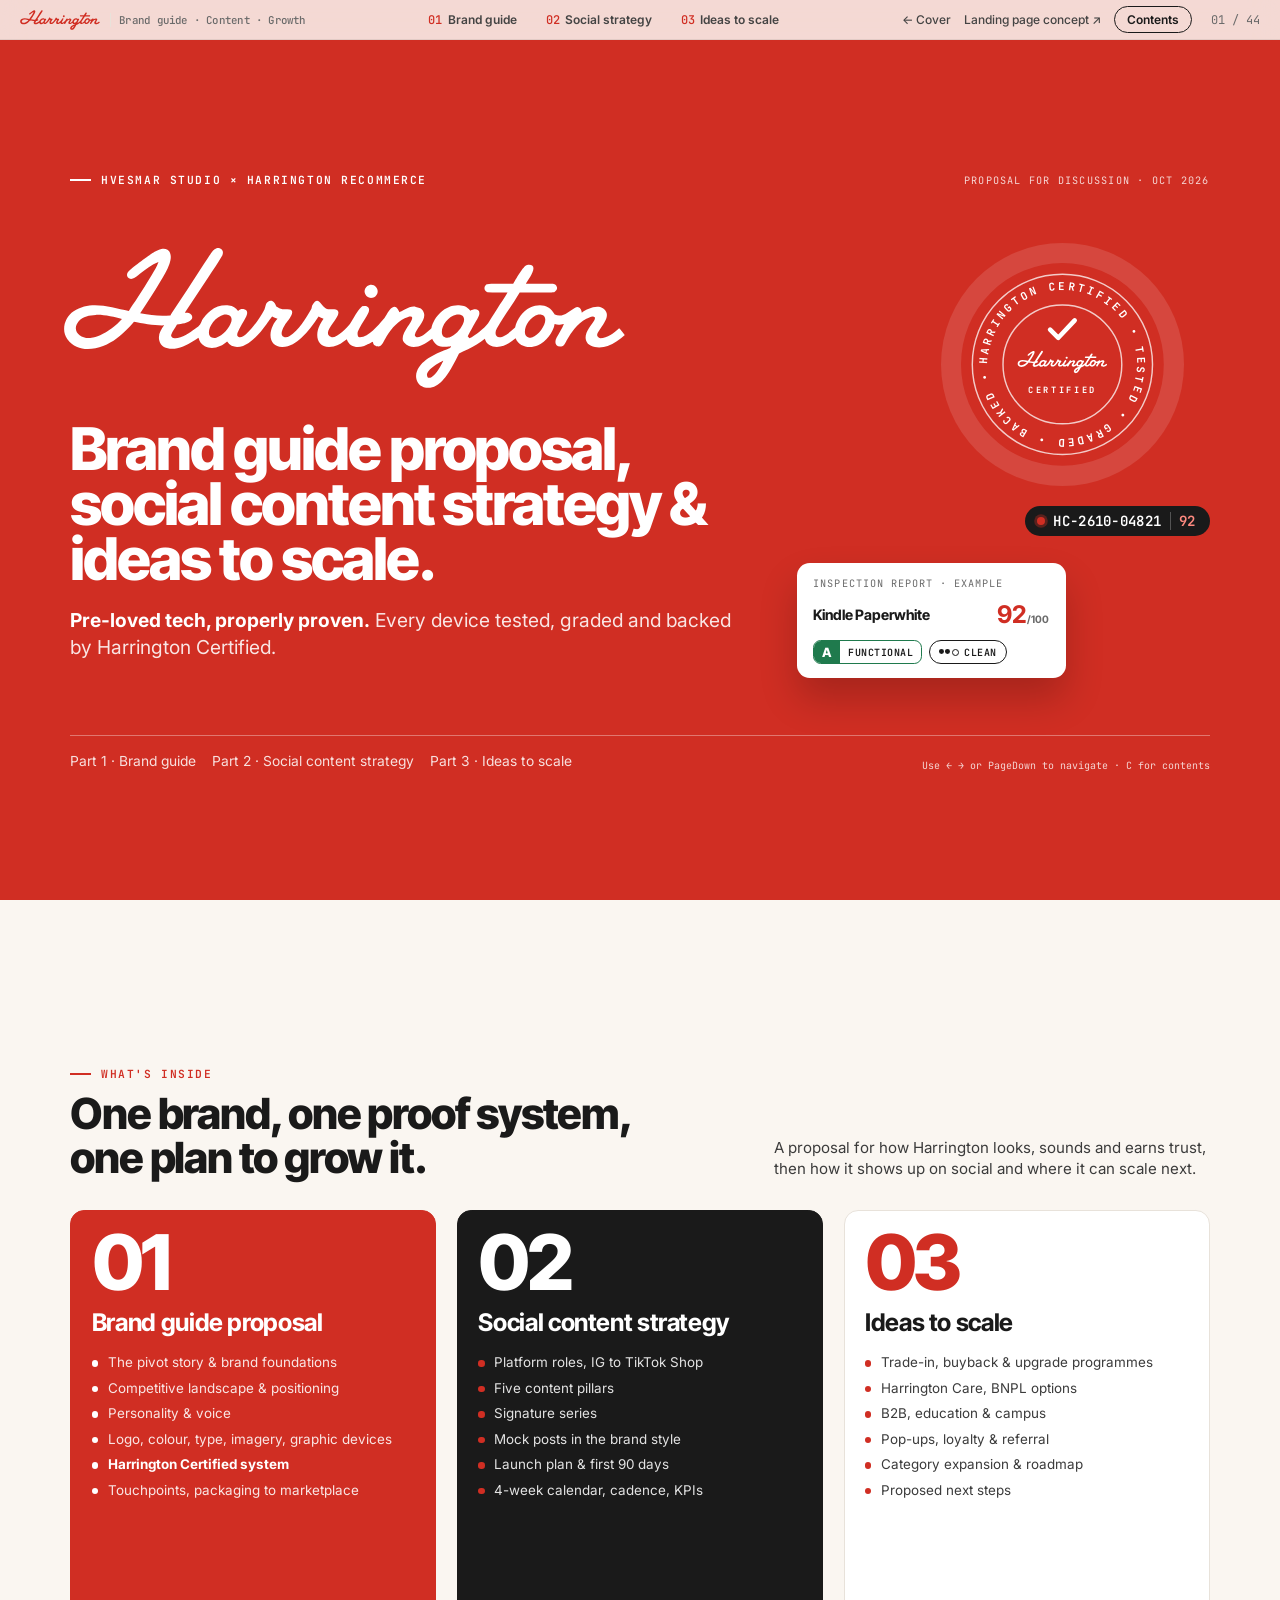
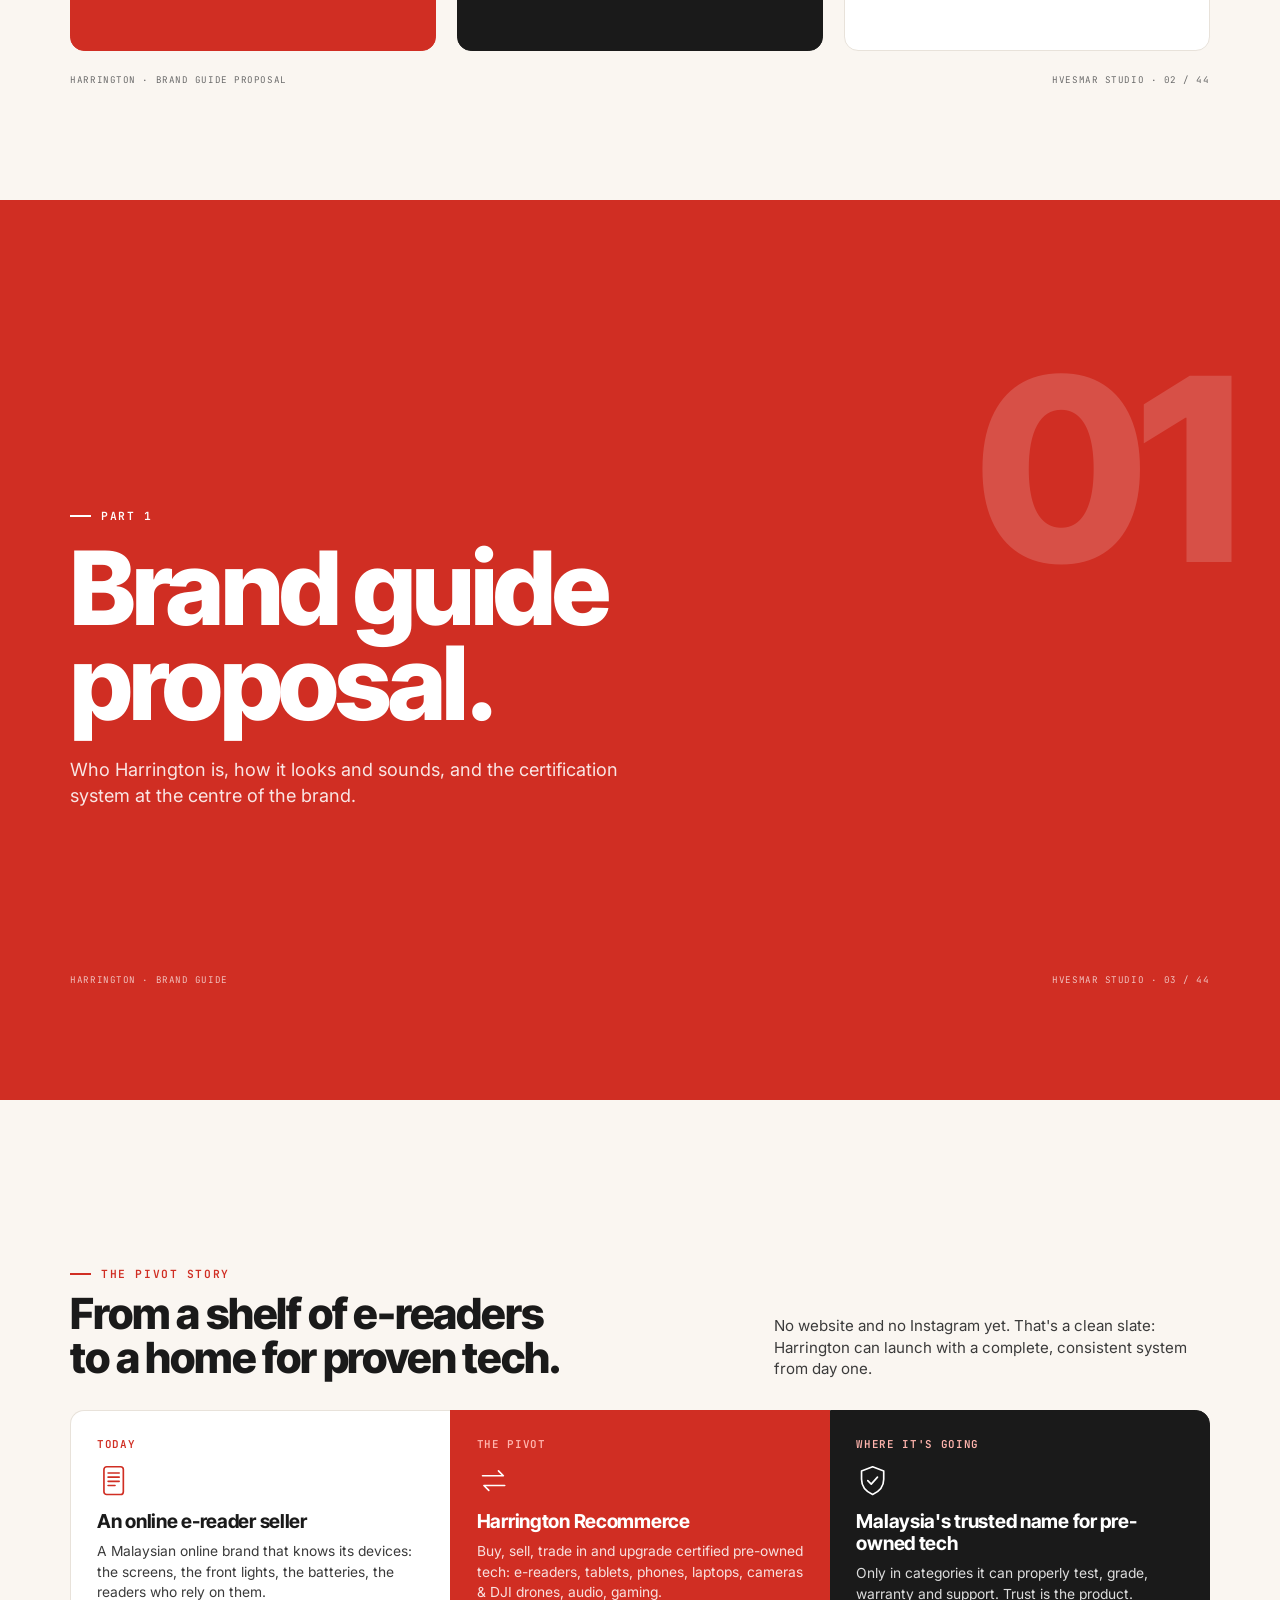
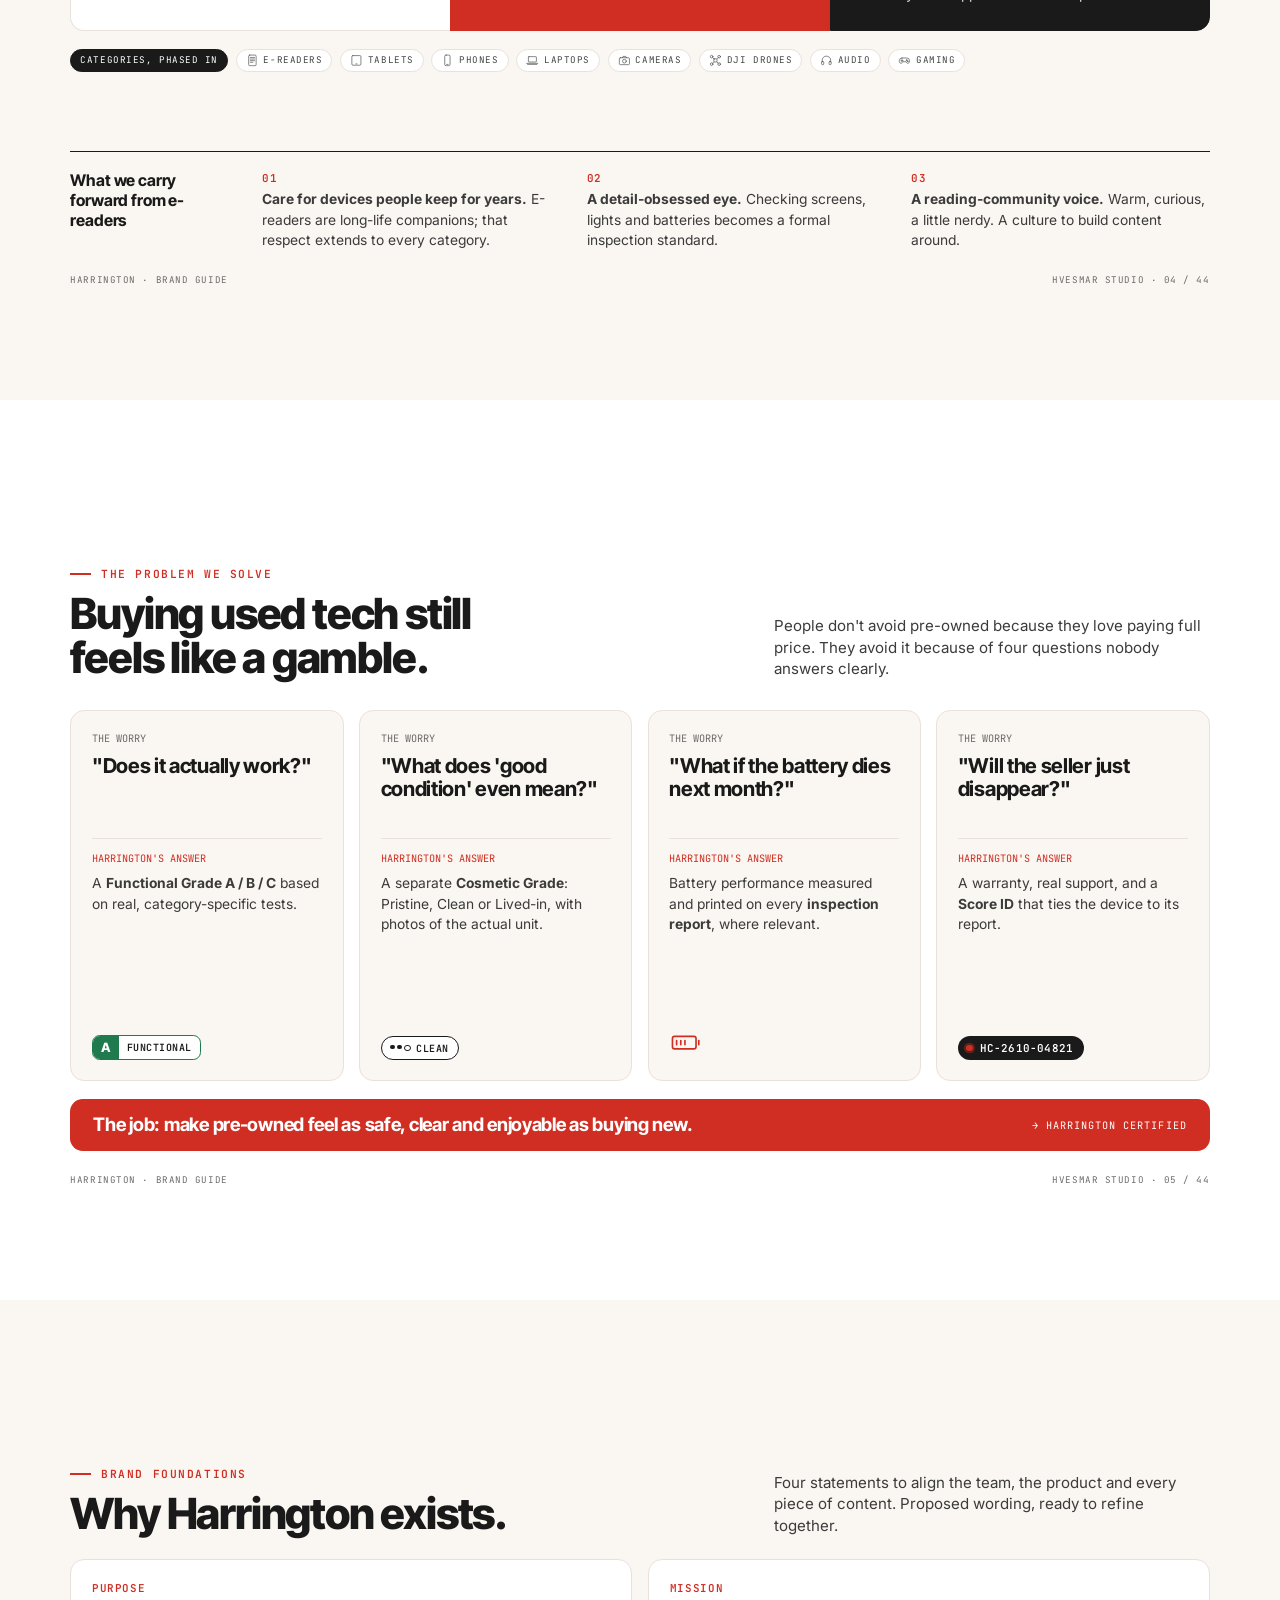
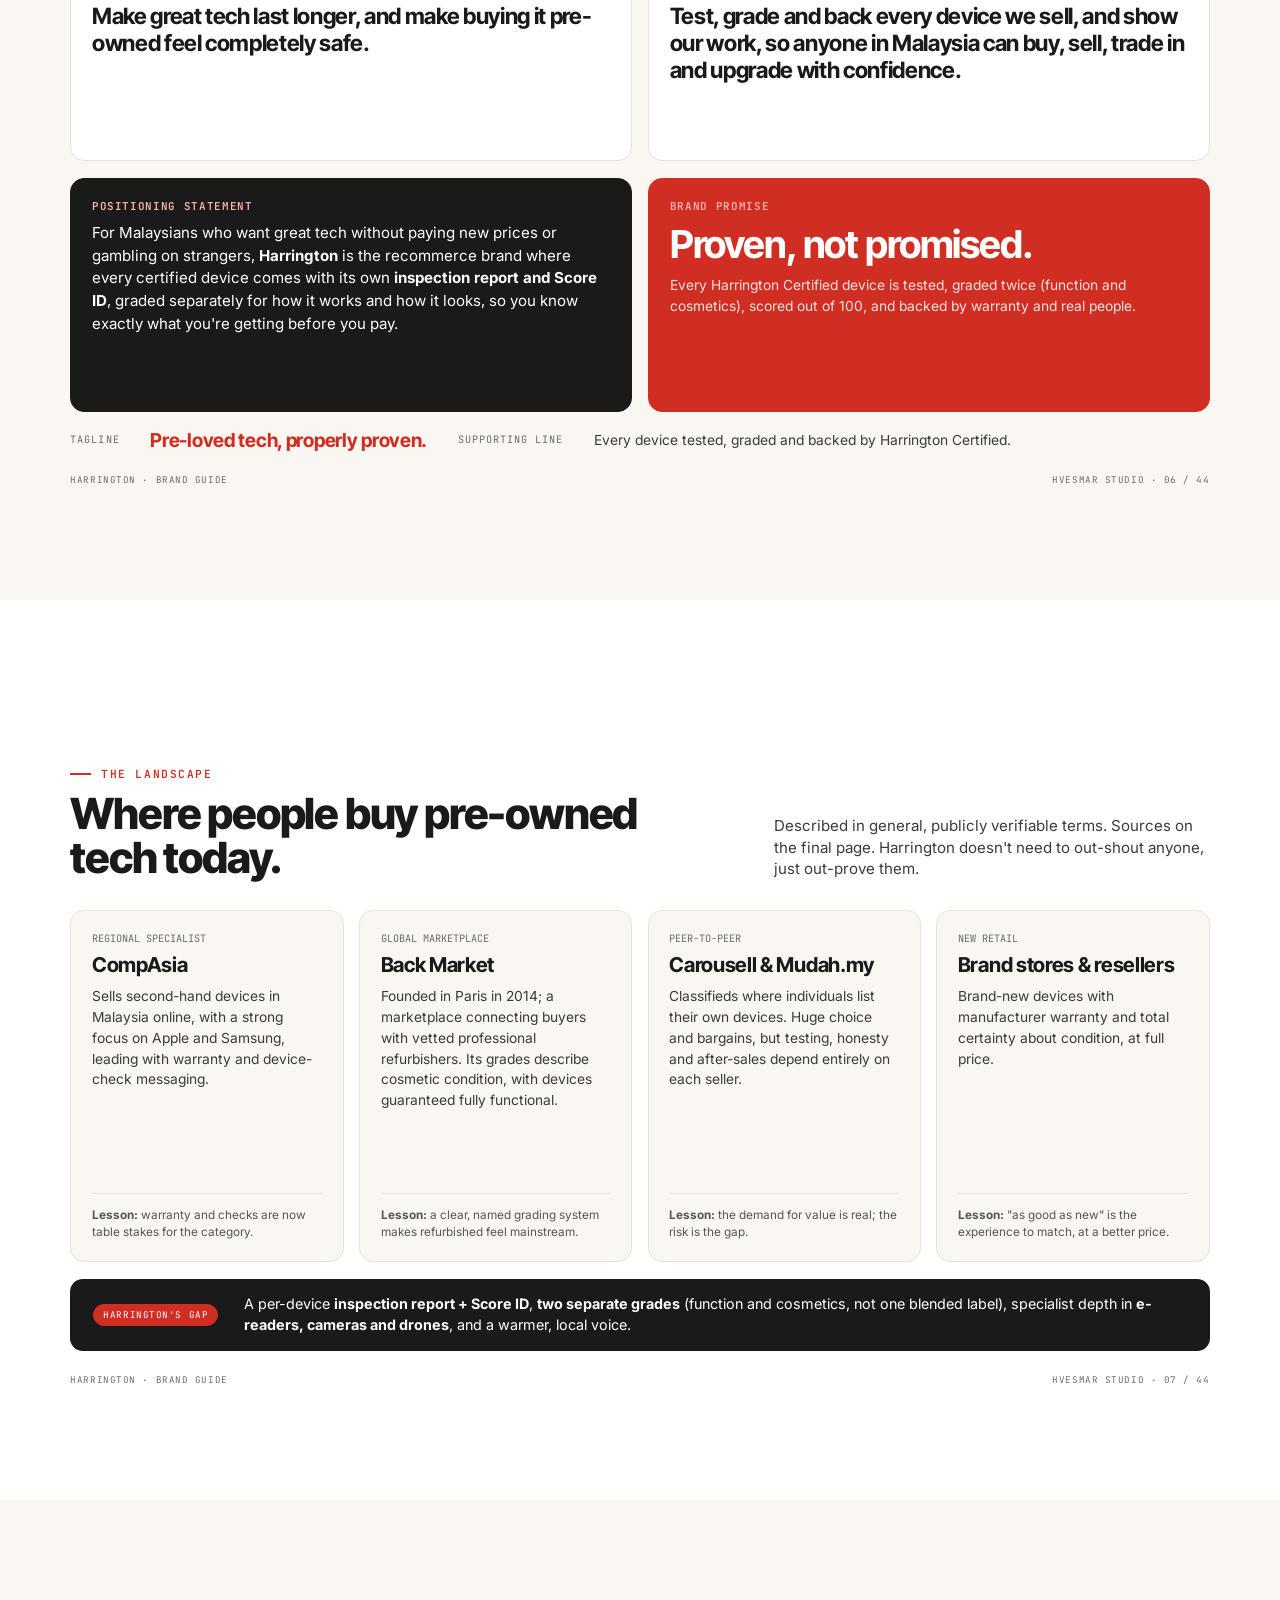
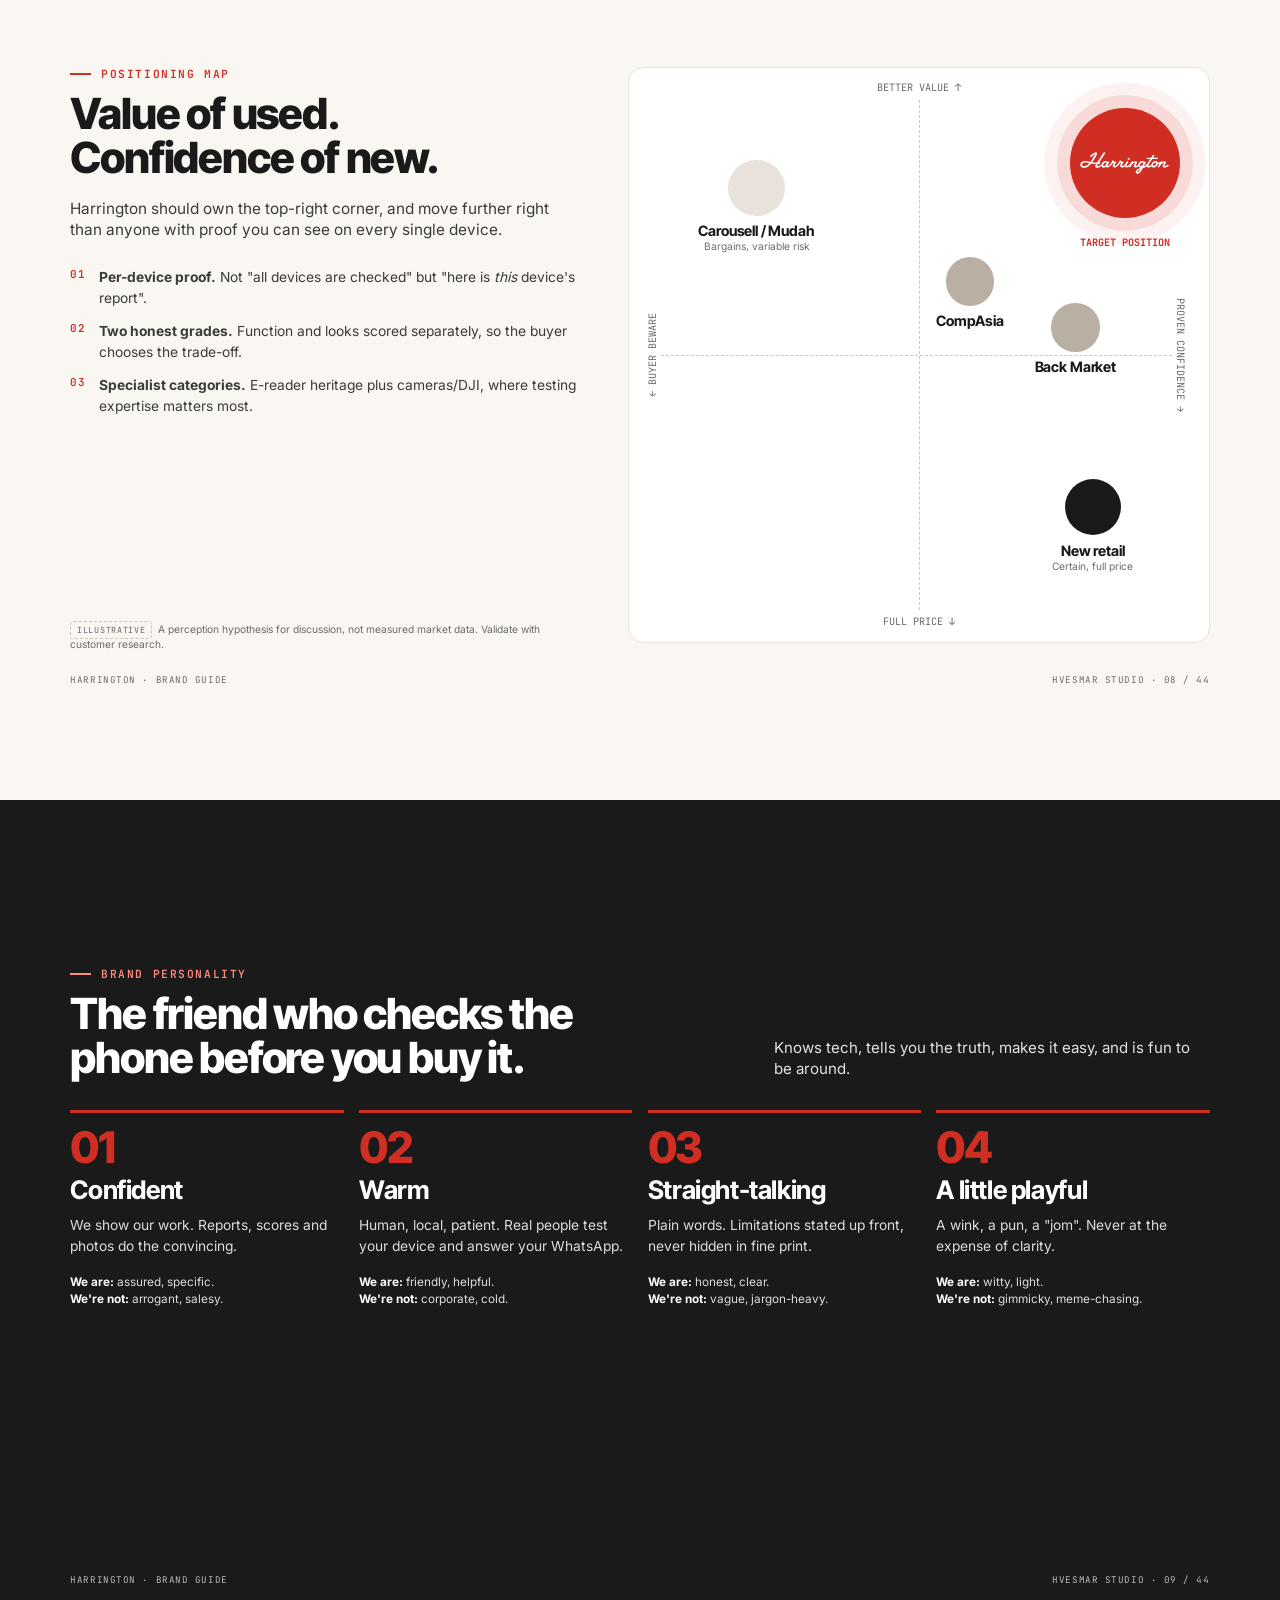
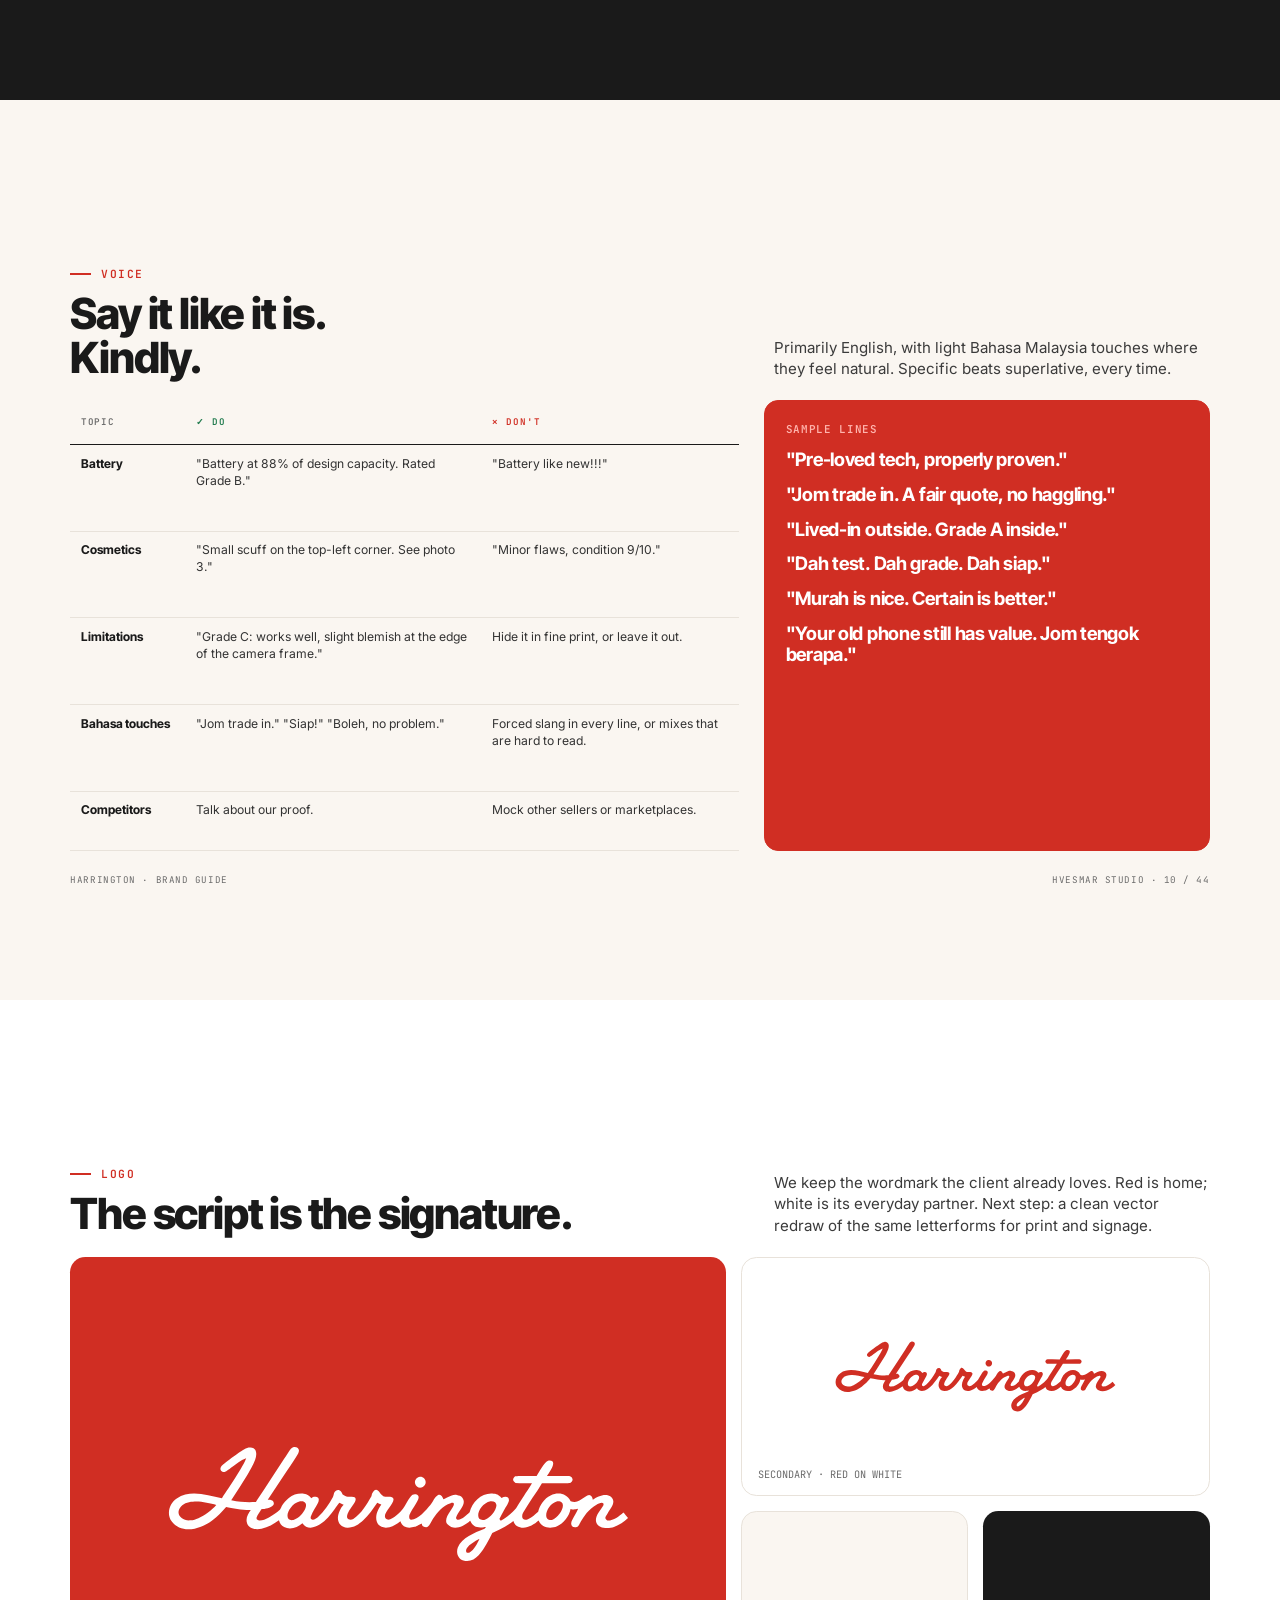
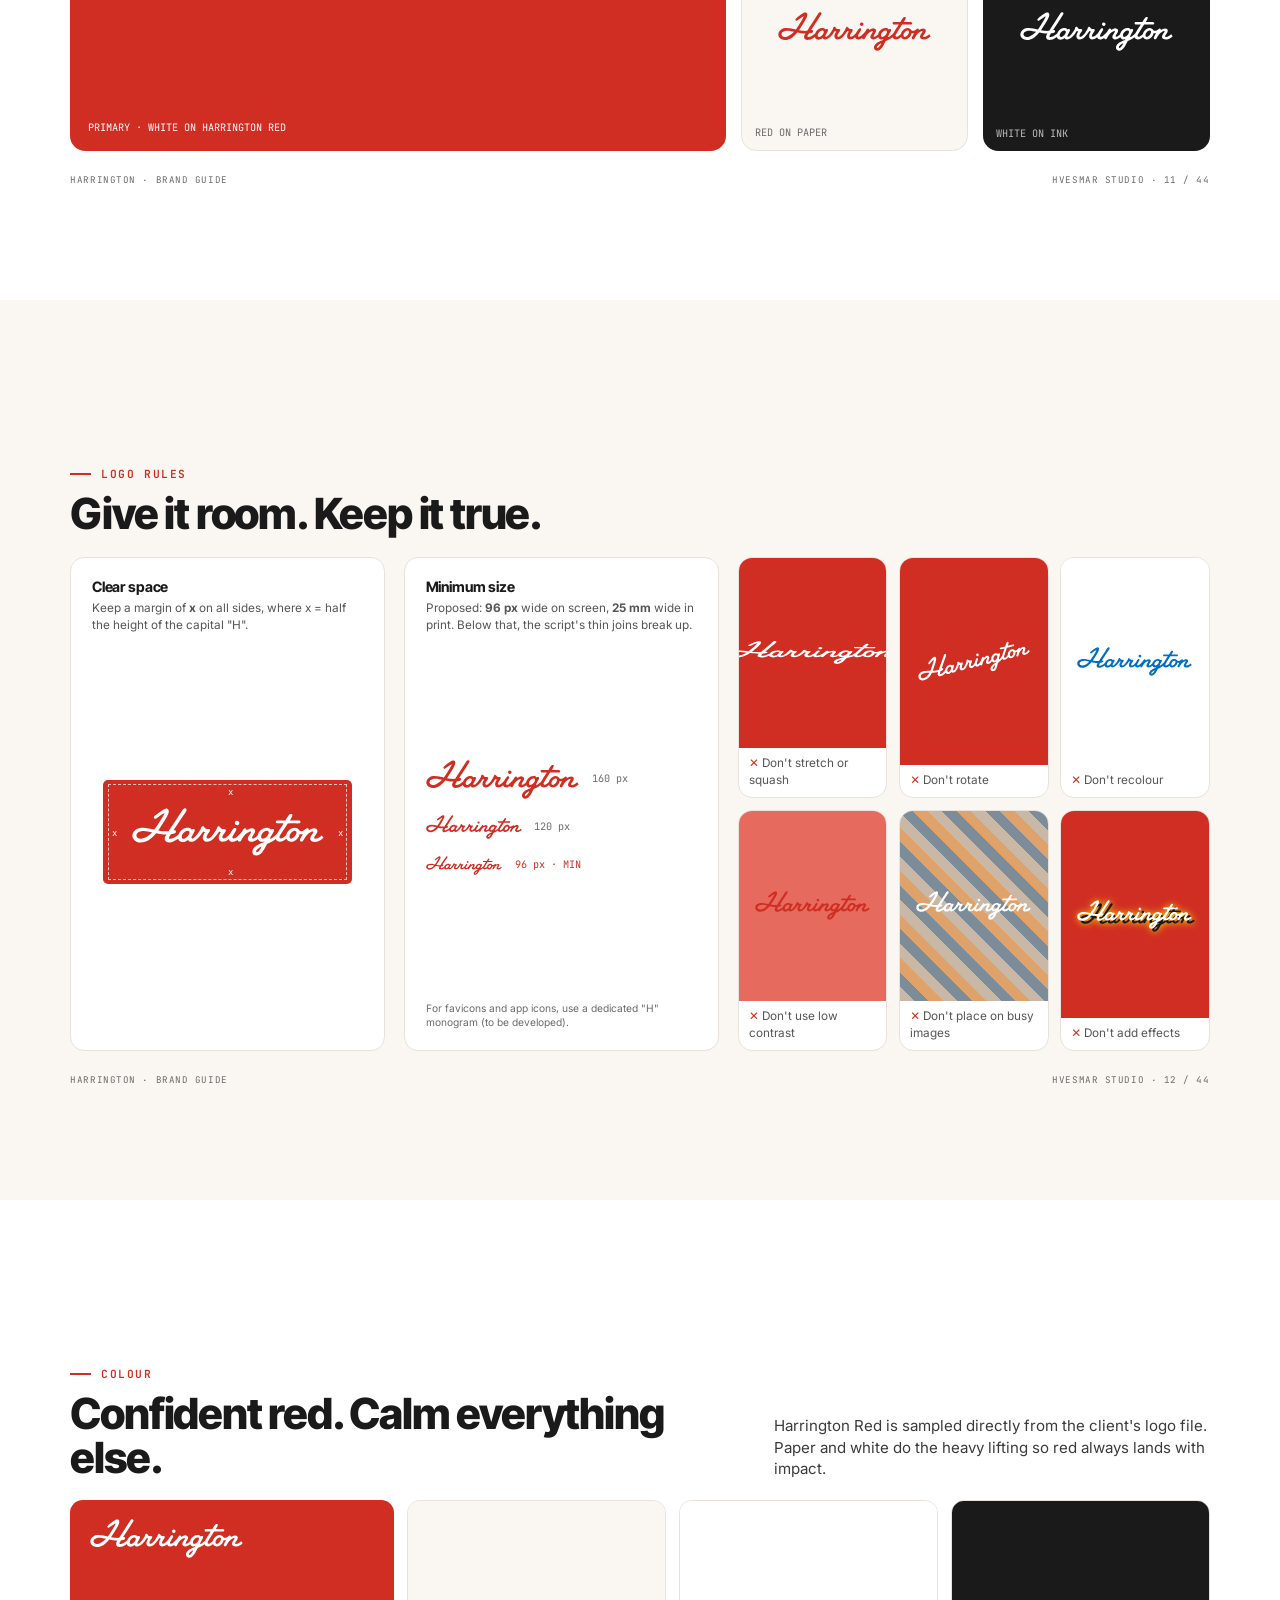
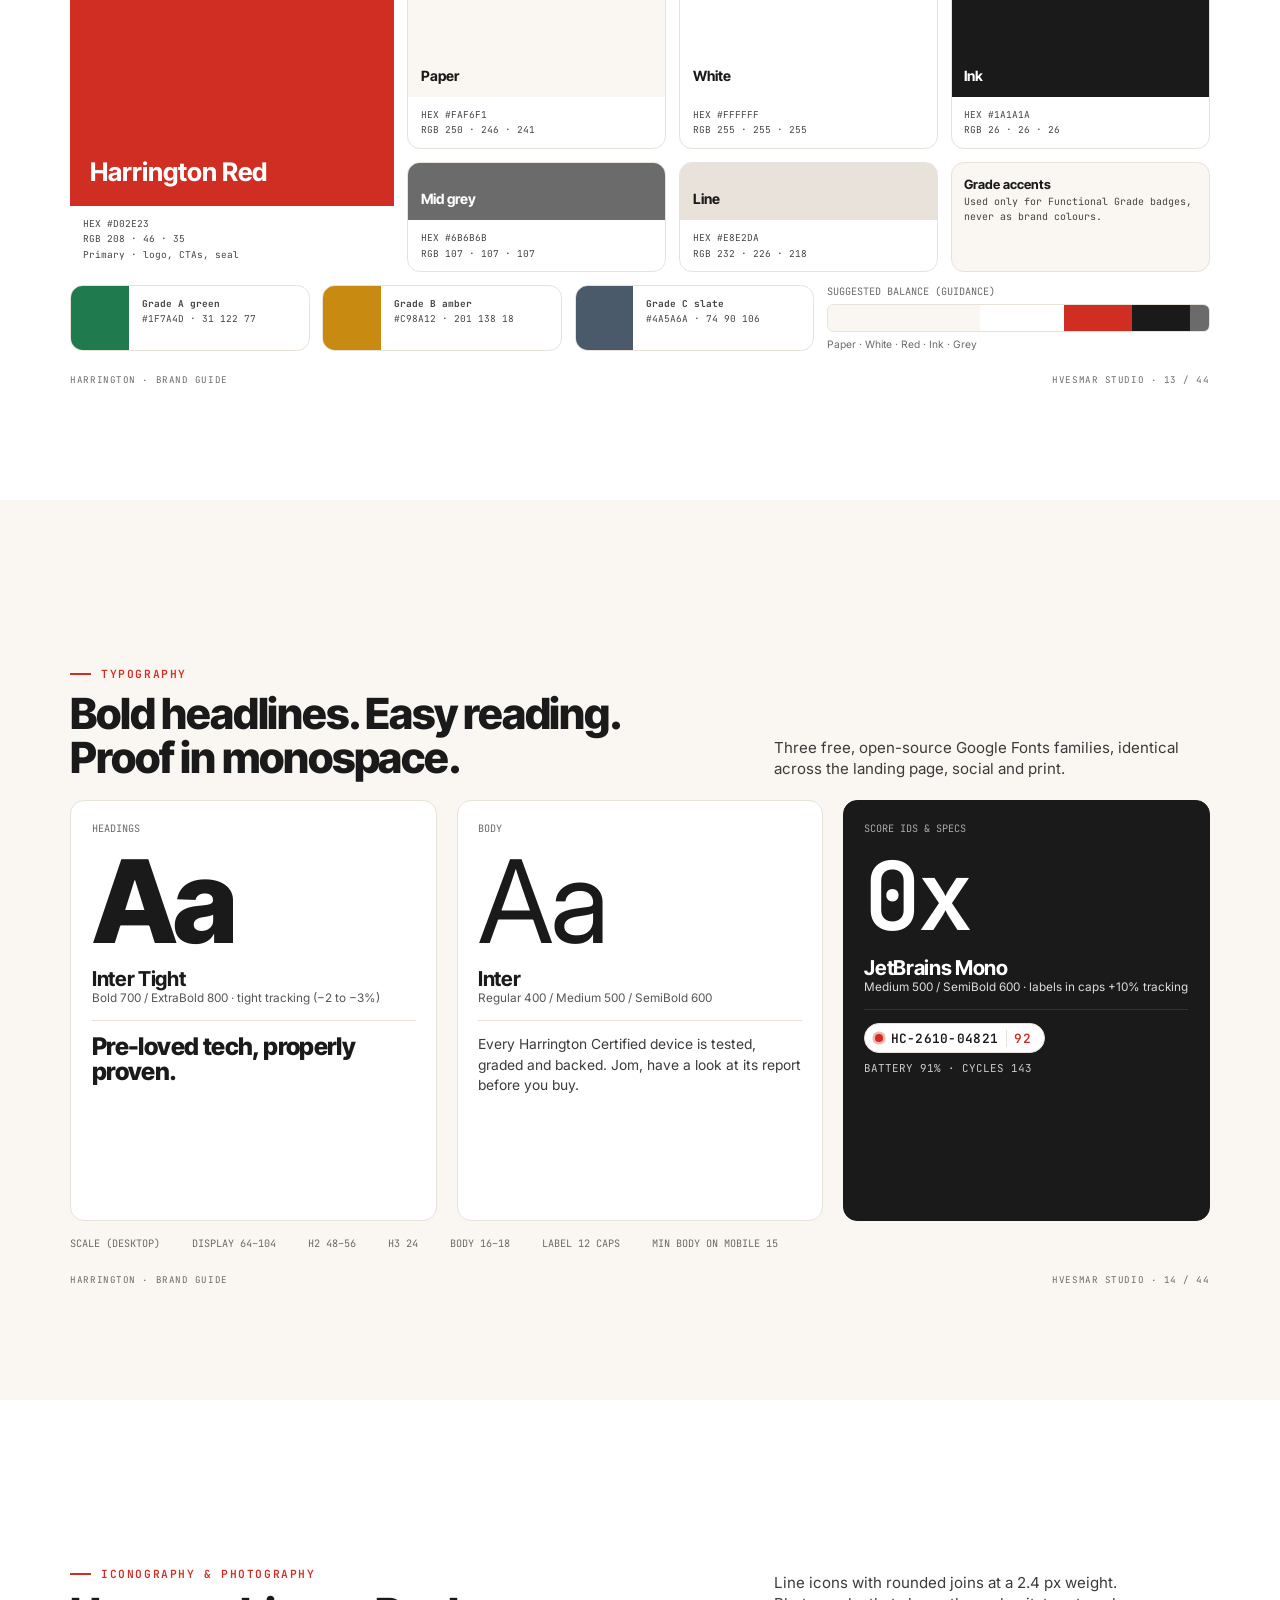
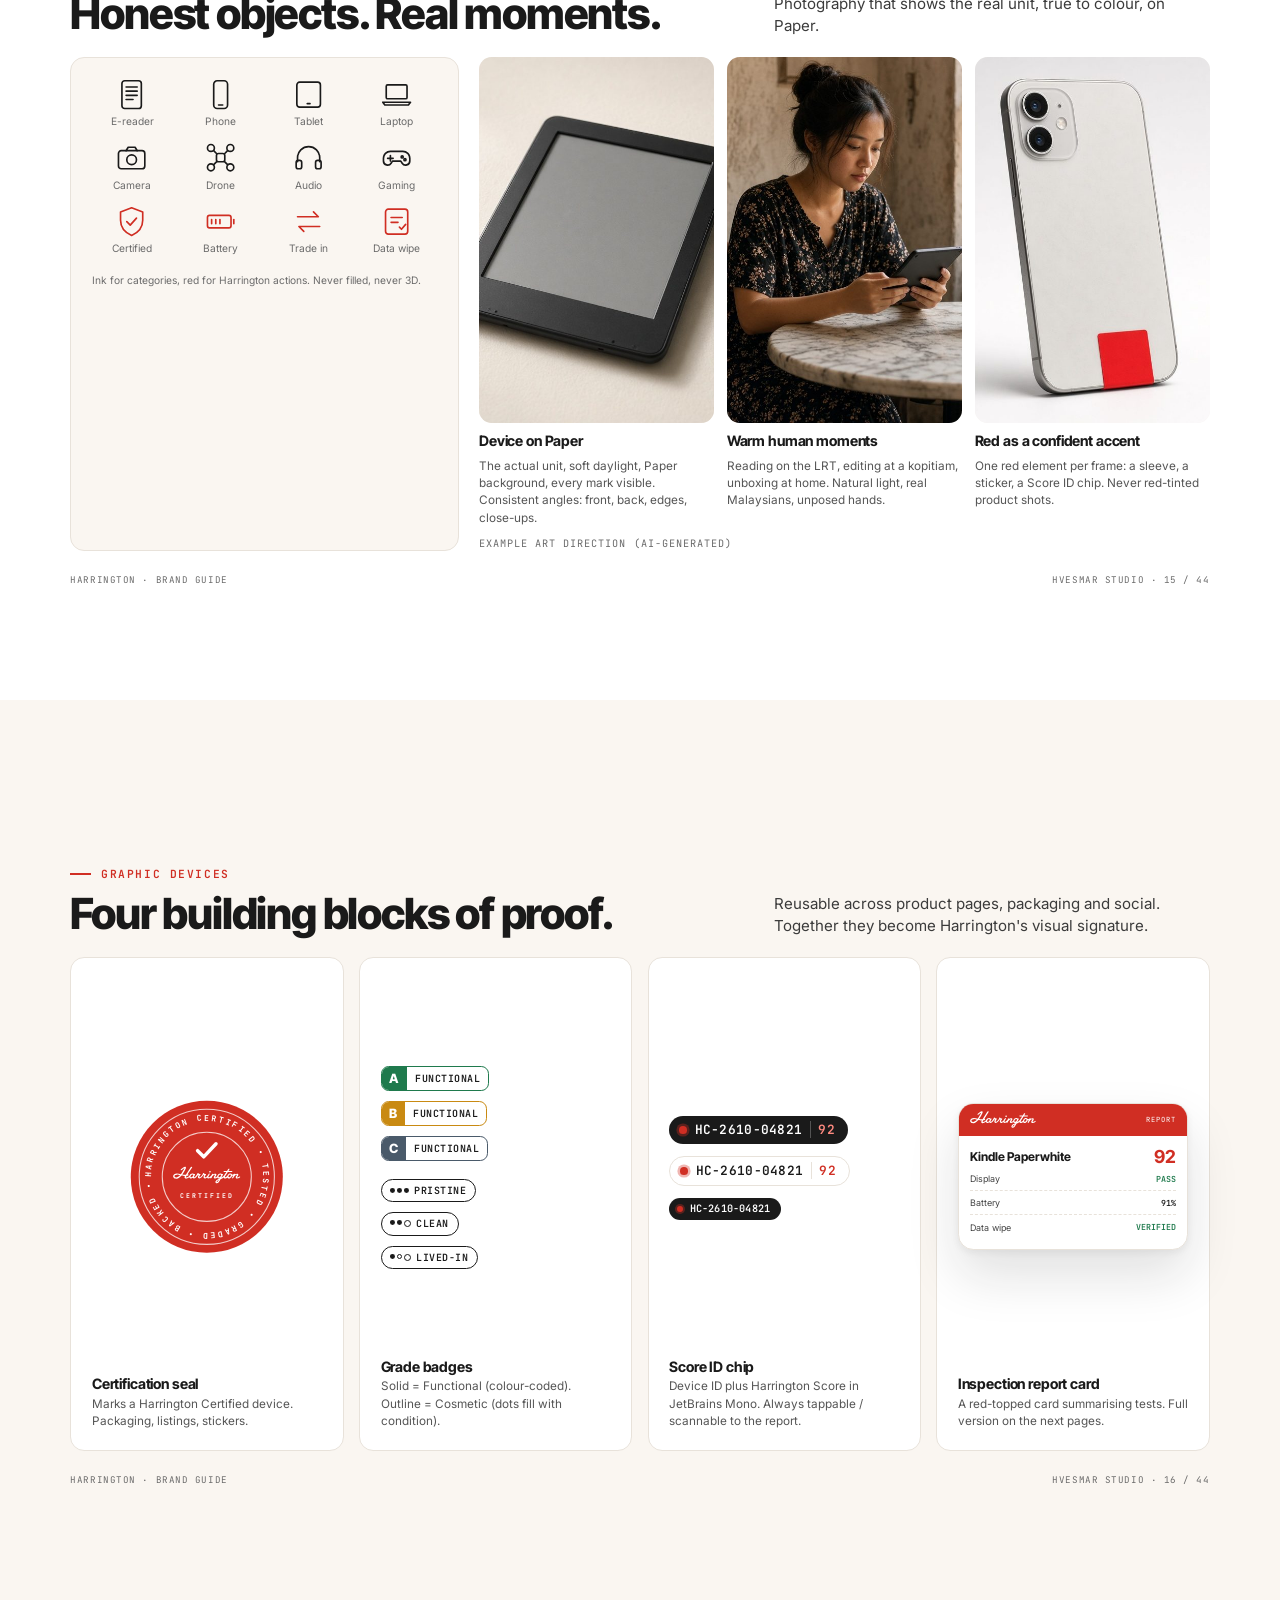
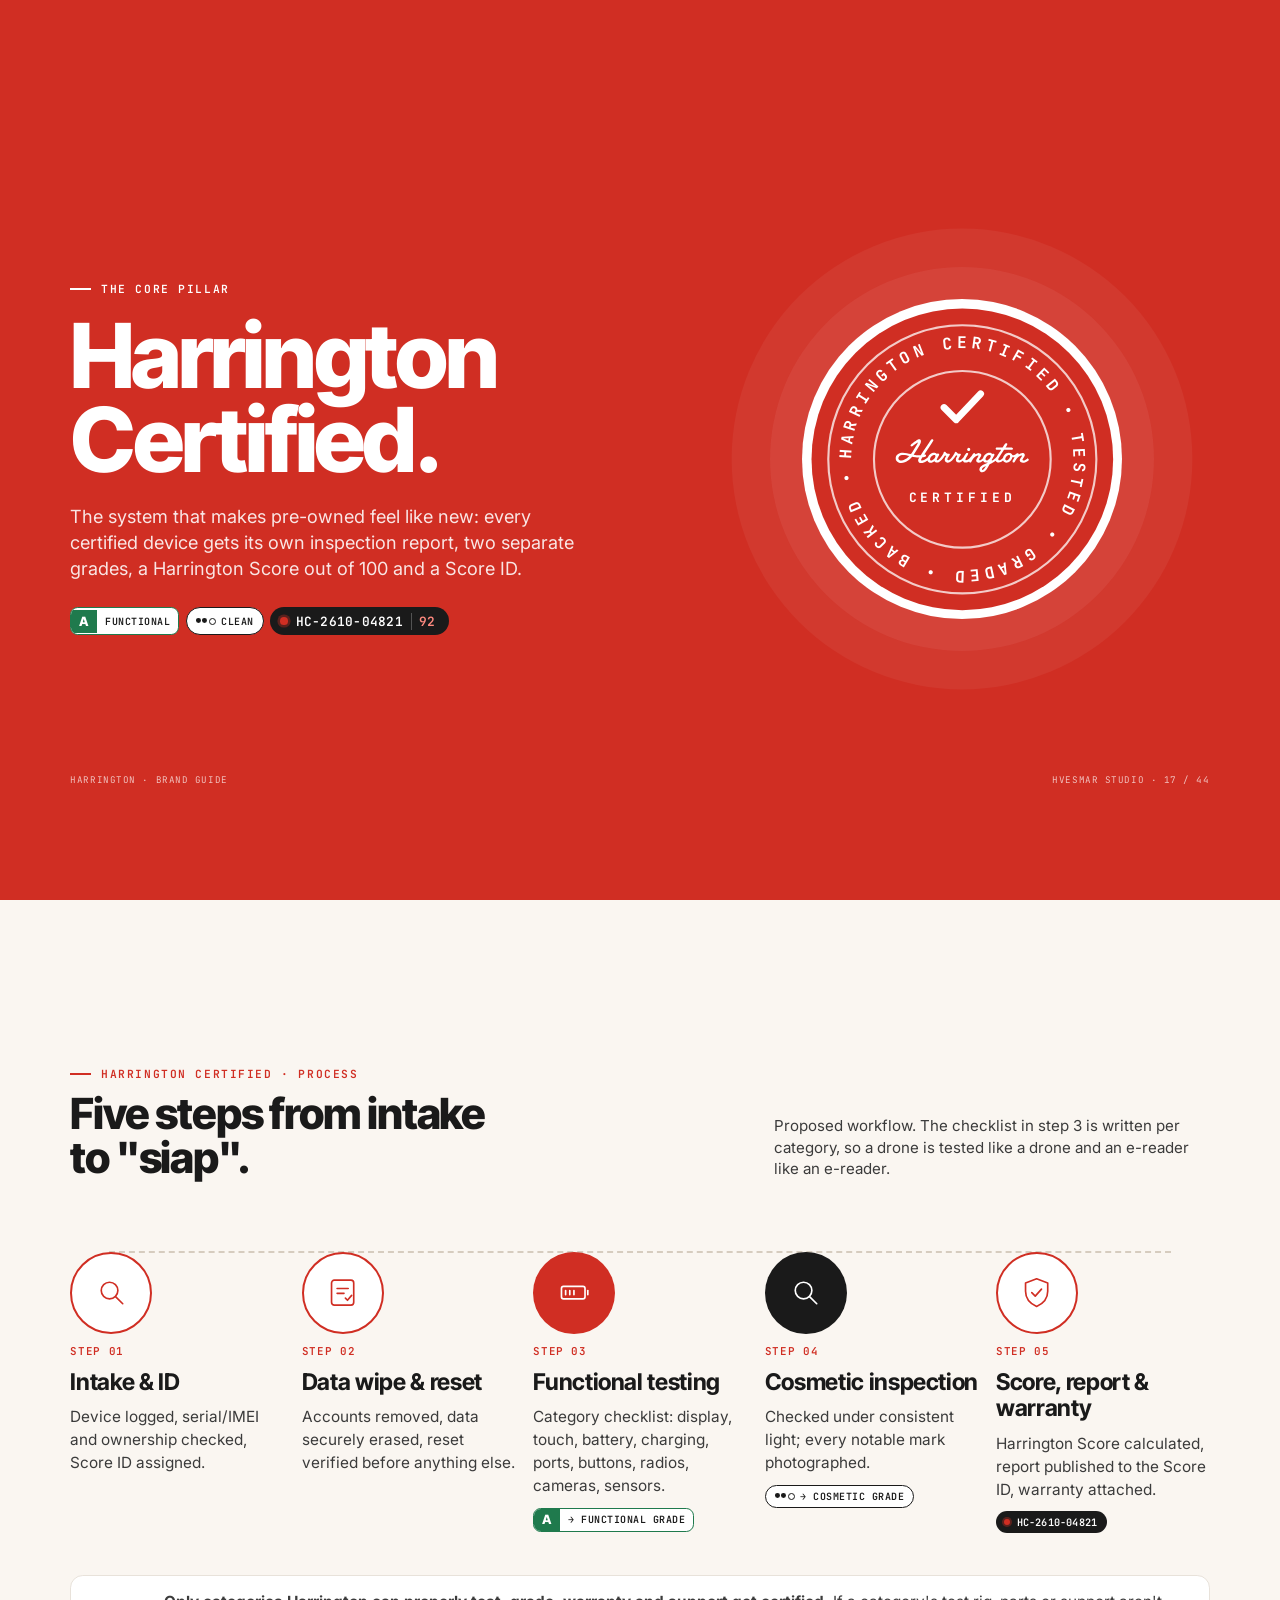
==== commit cfc2f864: "Vector logo everywhere, hand-written nav logo animation; guide: remove persona slides, add art-direc" ====
--- a/guide/index.html
+++ b/guide/index.html
@@ -47,12 +47,12 @@
 <symbol id="ill-drone" viewBox="0 0 220 120"><g stroke="#2B2B2B" stroke-width="7" stroke-linecap="round"><path d="M80 52L36 30M140 52l44-22M80 74l-44 22M140 74l44 22"/></g><g fill="#BDB5A9" opacity=".8"><ellipse cx="36" cy="26" rx="32" ry="5"/><ellipse cx="184" cy="26" rx="32" ry="5"/><ellipse cx="36" cy="92" rx="32" ry="5"/><ellipse cx="184" cy="92" rx="32" ry="5"/></g><g fill="#2B2B2B"><circle cx="36" cy="30" r="7"/><circle cx="184" cy="30" r="7"/><circle cx="36" cy="96" r="7"/><circle cx="184" cy="96" r="7"/></g><rect x="74" y="42" width="72" height="40" rx="16" fill="#E6E1D9" stroke="#2B2B2B" stroke-width="3"/><circle cx="110" cy="92" r="11" fill="#2B2B2B"/><circle cx="110" cy="92" r="5" fill="#4A5A6A"/><rect x="100" y="50" width="20" height="4" rx="2" fill="#D02E23"/></symbol>
 <symbol id="ill-audio" viewBox="0 0 160 150"><path d="M22 92V76a58 58 0 0 1 116 0v16" fill="none" stroke="#2B2B2B" stroke-width="12" stroke-linecap="round"/><rect x="8" y="82" width="36" height="62" rx="16" fill="#2B2B2B"/><rect x="116" y="82" width="36" height="62" rx="16" fill="#2B2B2B"/><rect x="18" y="96" width="10" height="34" rx="5" fill="#D02E23"/><rect x="132" y="96" width="10" height="34" rx="5" fill="#D02E23"/></symbol>
 <symbol id="ill-tablet" viewBox="0 0 150 200"><rect width="150" height="200" rx="14" fill="#2B2B2B"/><rect x="8" y="8" width="134" height="184" rx="8" fill="url(#gph)"/></symbol>
-<symbol id="seal" viewBox="0 0 200 200"><circle cx="100" cy="100" r="99" fill="#D02E23"/><circle cx="100" cy="100" r="88" fill="none" stroke="#fff" stroke-width="1.4" opacity=".75"/><circle cx="100" cy="100" r="58" fill="none" stroke="#fff" stroke-width="1.4" opacity=".75"/><path id="sealp" d="M100,100 m-73,0 a73,73 0 1,1 146,0 a73,73 0 1,1 -146,0" fill="none"/><text font-family="JetBrains Mono" font-size="10.6" font-weight="700" fill="#fff" letter-spacing="2.4"><textPath href="#sealp" textLength="452" lengthAdjust="spacing">HARRINGTON CERTIFIED • TESTED • GRADED • BACKED • </textPath></text><path d="M88 66l8 8 16-17" fill="none" stroke="#fff" stroke-width="4.5" stroke-linecap="round" stroke-linejoin="round"/><image href="assets/logo-white.png" x="56" y="86" width="88" height="23.3"/><text x="100" y="128" text-anchor="middle" font-family="JetBrains Mono" font-size="8.5" font-weight="700" fill="#fff" letter-spacing="2.6">CERTIFIED</text></symbol>
+<symbol id="seal" viewBox="0 0 200 200"><circle cx="100" cy="100" r="99" fill="#D02E23"/><circle cx="100" cy="100" r="88" fill="none" stroke="#fff" stroke-width="1.4" opacity=".75"/><circle cx="100" cy="100" r="58" fill="none" stroke="#fff" stroke-width="1.4" opacity=".75"/><path id="sealp" d="M100,100 m-73,0 a73,73 0 1,1 146,0 a73,73 0 1,1 -146,0" fill="none"/><text font-family="JetBrains Mono" font-size="10.6" font-weight="700" fill="#fff" letter-spacing="2.4"><textPath href="#sealp" textLength="452" lengthAdjust="spacing">HARRINGTON CERTIFIED • TESTED • GRADED • BACKED • </textPath></text><path d="M88 66l8 8 16-17" fill="none" stroke="#fff" stroke-width="4.5" stroke-linecap="round" stroke-linejoin="round"/><image href="assets/logo-white.svg" x="56" y="86" width="88" height="23.3"/><text x="100" y="128" text-anchor="middle" font-family="JetBrains Mono" font-size="8.5" font-weight="700" fill="#fff" letter-spacing="2.6">CERTIFIED</text></symbol>
 </defs>
 </svg>
 
 <nav class="nav">
-  <a class="brand" href="#s1"><img src="assets/logo-red.png" alt="Harrington"><span>Brand guide · Content · Growth</span></a>
+  <a class="brand" href="#s1"><img src="assets/logo-red.svg" alt="Harrington"><span>Brand guide · Content · Growth</span></a>
   <div class="parts">
     <a href="#part1" data-part="Brand guide"><b>01</b>Brand guide</a>
     <a href="#part2" data-part="Social strategy"><b>02</b>Social strategy</a>
@@ -76,7 +76,7 @@
   </div>
   <div style="flex:1;display:grid;grid-template-columns:1.25fr .75fr;align-items:center;gap:3rem">
    <div>
-    <img src="assets/logo-white.png" alt="Harrington" style="width:44rem;margin:-1rem 0 2.6rem -0.6rem">
+    <img src="assets/logo-white.svg" alt="Harrington" style="width:44rem;margin:-1rem 0 2.6rem -0.6rem">
     <h1 class="display" style="font-size:4.6rem;max-width:52rem">Brand guide proposal, social content strategy &amp; ideas to scale.</h1>
     <p class="lead" style="margin-top:1.6rem;font-size:1.5rem"><b style="color:#fff">Pre-loved tech, properly proven.</b> Every device tested, graded and backed by Harrington Certified.</p>
    </div>
@@ -106,7 +106,7 @@
   <div class="g3 body" style="gap:1.6rem">
    <a href="#part1" class="card rd" style="text-decoration:none;display:flex;flex-direction:column">
     <div class="big-n" style="font-size:6rem">01</div><h3 style="margin:1.2rem 0 .8rem;font-size:1.9rem">Brand guide proposal</h3>
-    <ul class="clean" style="font-size:1.1rem"><li>The pivot story &amp; brand foundations</li><li>Audiences in Malaysia &amp; positioning</li><li>Personality &amp; voice</li><li>Logo, colour, type, imagery, graphic devices</li><li><b style="color:#fff">Harrington Certified system</b></li><li>Touchpoints, packaging to marketplace</li></ul></a>
+    <ul class="clean" style="font-size:1.1rem"><li>The pivot story &amp; brand foundations</li><li>Competitive landscape &amp; positioning</li><li>Personality &amp; voice</li><li>Logo, colour, type, imagery, graphic devices</li><li><b style="color:#fff">Harrington Certified system</b></li><li>Touchpoints, packaging to marketplace</li></ul></a>
    <a href="#part2" class="card dk" style="text-decoration:none;display:flex;flex-direction:column">
     <div class="big-n" style="font-size:6rem;color:#fff">02</div><h3 style="margin:1.2rem 0 .8rem;font-size:1.9rem">Social content strategy</h3>
     <ul class="clean"><li>Platform roles, IG to TikTok Shop</li><li>Five content pillars</li><li>Signature series</li><li>Mock posts in the brand style</li><li>Launch plan &amp; first 90 days</li><li>4-week calendar, cadence, KPIs</li></ul></a>
@@ -185,57 +185,7 @@
   <div style="display:flex;gap:2.4rem;align-items:center;margin-top:1.3rem"><span class="mono xs" style="letter-spacing:.1em">TAGLINE</span><h3 style="color:var(--red)">Pre-loved tech, properly proven.</h3><span class="mono xs" style="letter-spacing:.1em">SUPPORTING LINE</span><p class="p">Every device tested, graded and backed by Harrington Certified.</p></div>
  </div>
 </section>
-<!-- 07 PERSONAS A -->
-<section class="s" data-part="Brand guide" data-title="Audiences: personas (1/2)">
- <div class="f lg">
-  <div class="hd"><div><div class="eb">Who we're for · Malaysia</div><h2>Five people, one shared need:<br>certainty.</h2></div>
-  <p class="lead">Illustrative personas built from the client brief, to be validated with customer interviews and early sales data.</p></div>
-  <div class="g3 body">
-   <div class="card" style="display:flex;flex-direction:column;gap:.7rem">
-    <div style="display:flex;justify-content:space-between;align-items:flex-start"><div><span class="tag r">The student</span><h3 style="margin-top:.8rem;font-size:1.7rem">Aina, 20</h3><p class="sm">Uni student, Shah Alam</p></div><div class="ic"><svg class="i"><use href="#i-laptop"/></svg></div></div>
-    <hr class="l" style="margin:.2rem 0"><div class="mono xs">NEEDS</div><p class="p">A reliable laptop or tablet for assignments on a student budget. Her parents want proof it won't die mid-semester.</p>
-    <div class="mono xs">HARRINGTON HOOK</div><p class="p">Grade B laptops with clear reports, instalment options, campus ambassador codes.</p>
-    <div class="pill-row" style="margin-top:auto"><span class="tag">TikTok</span><span class="tag">Instagram</span><span class="tag">Shopee</span></div></div>
-   <div class="card" style="display:flex;flex-direction:column;gap:.7rem">
-    <div style="display:flex;justify-content:space-between;align-items:flex-start"><div><span class="tag r">The young professional</span><h3 style="margin-top:.8rem;font-size:1.7rem">Jason, 27</h3><p class="sm">Works in Bangsar South, Klang Valley</p></div><div class="ic"><svg class="i"><use href="#i-phone"/></svg></div></div>
-    <hr class="l" style="margin:.2rem 0"><div class="mono xs">NEEDS</div><p class="p">A recent flagship phone or earbuds without the launch price, and zero time wasted on haggling or meet-ups.</p>
-    <div class="mono xs">HARRINGTON HOOK</div><p class="p">Pristine, Grade A phones; trade in his old phone at checkout; fast, tracked delivery.</p>
-    <div class="pill-row" style="margin-top:auto"><span class="tag">Instagram</span><span class="tag">TikTok</span><span class="tag">Threads</span></div></div>
-   <div class="card" style="display:flex;flex-direction:column;gap:.7rem">
-    <div style="display:flex;justify-content:space-between;align-items:flex-start"><div><span class="tag r">The creator</span><h3 style="margin-top:.8rem;font-size:1.7rem">Priya, 31</h3><p class="sm">Freelance videographer, Petaling Jaya</p></div><div class="ic"><svg class="i"><use href="#i-drone"/></svg></div></div>
-    <hr class="l" style="margin:.2rem 0"><div class="mono xs">NEEDS</div><p class="p">A camera body or DJI drone for client work. Her fear: hidden faults in the gimbal, sensor or motors.</p>
-    <div class="mono xs">HARRINGTON HOOK</div><p class="p">Category-specific tests on the report, creator partnerships, sell back old gear to fund the upgrade.</p>
-    <div class="pill-row" style="margin-top:auto"><span class="tag">Instagram</span><span class="tag">TikTok</span><span class="tag">XHS</span></div></div>
-  </div>
- </div>
-</section>
-
-<!-- 08 PERSONAS B -->
-<section class="s" data-part="Brand guide" data-title="Audiences: personas (2/2)">
- <div class="f lg">
-  <div class="hd"><div><div class="eb">Who we're for · Malaysia</div><h2>They don't want cheap.<br>They want certain.</h2></div>
-  <p class="lead">The upgrader and the cautious value-seeker are the most trust-sensitive, which makes them Harrington's most loyal customers if we earn it.</p></div>
-  <div class="body" style="display:grid;grid-template-columns:1fr 1fr 1.05fr;gap:1.5rem">
-   <div class="card" style="display:flex;flex-direction:column;gap:.7rem">
-    <div style="display:flex;justify-content:space-between;align-items:flex-start"><div><span class="tag r">The upgrader</span><h3 style="margin-top:.8rem;font-size:1.7rem">Hafiz, 35</h3><p class="sm">Engineer, Cyberjaya</p></div><div class="ic"><svg class="i"><use href="#i-swap"/></svg></div></div>
-    <hr class="l" style="margin:.2rem 0"><div class="mono xs">NEEDS</div><p class="p">Upgrades often. Wants a fair, fast trade-in value without listing, haggling and meeting strangers.</p>
-    <div class="mono xs">HARRINGTON HOOK</div><p class="p">"Jom trade in" quotes, a clear upgrade path, a buyback guarantee on his next device.</p>
-    <div class="pill-row" style="margin-top:auto"><span class="tag">Facebook</span><span class="tag">Instagram</span><span class="tag">WhatsApp</span></div></div>
-   <div class="card" style="display:flex;flex-direction:column;gap:.7rem">
-    <div style="display:flex;justify-content:space-between;align-items:flex-start"><div><span class="tag r">The cautious value-seeker</span><h3 style="margin-top:.8rem;font-size:1.7rem">Mei Ling, 42</h3><p class="sm">Parent of two, Cheras</p></div><div class="ic"><svg class="i"><use href="#i-tablet"/></svg></div></div>
-    <hr class="l" style="margin:.2rem 0"><div class="mono xs">NEEDS</div><p class="p">Tablets and e-readers for the kids. Wary of Mudah/Carousell deals after hearing too many horror stories.</p>
-    <div class="mono xs">HARRINGTON HOOK</div><p class="p">A Score ID she can look up, a warranty, human support in English, BM and Chinese.</p>
-    <div class="pill-row" style="margin-top:auto"><span class="tag">Facebook</span><span class="tag">XHS</span><span class="tag">Lazada</span></div></div>
-   <div class="card rd" style="display:flex;flex-direction:column">
-    <div class="num">WHAT ALL FIVE SHARE</div>
-    <h3 style="font-size:2.1rem;margin:.9rem 0 1.2rem;line-height:1.08">Proof before price.</h3>
-    <ul class="clean"><li><b>Clarity:</b> what works, what doesn't, what it looks like.</li><li><b>Accountability:</b> a business that stands behind the device after the sale.</li><li><b>Fairness:</b> transparent pricing and trade-in values, no haggling.</li><li><b>Ease:</b> buy, sell or upgrade in a few taps, delivered or at a pop-up.</li></ul>
-    <p class="sm" style="margin-top:auto;padding-top:1rem;border-top:1px solid rgba(255,255,255,.3)">Every Harrington touchpoint should answer these before the customer asks.</p></div>
-  </div>
- </div>
-</section>
-
-<!-- 09 LANDSCAPE -->
+<!-- 07 LANDSCAPE -->
 <section class="s white" data-part="Brand guide" data-title="Competitive landscape">
  <div class="f">
   <div class="hd"><div><div class="eb">The landscape</div><h2>Where people buy pre-owned<br>tech today.</h2></div>
@@ -251,7 +201,7 @@
  </div>
 </section>
 
-<!-- 10 POSITIONING MAP -->
+<!-- 08 POSITIONING MAP -->
 <section class="s" data-part="Brand guide" data-title="Positioning map">
  <div class="f">
   <div style="display:grid;grid-template-columns:1fr 1.15fr;gap:4rem;height:100%">
@@ -276,13 +226,13 @@
     <div style="position:absolute;right:13%;bottom:12%;text-align:center"><div style="width:4.4rem;height:4.4rem;border-radius:50%;background:var(--ink);margin:0 auto"></div><h4 style="margin-top:.5rem">New retail</h4><p class="xs">Certain, full price</p></div>
     <div style="position:absolute;left:53%;top:33%;text-align:center"><div style="width:3.8rem;height:3.8rem;border-radius:50%;background:#B9AFA3;margin:0 auto"></div><h4 style="margin-top:.5rem">CompAsia</h4></div>
     <div style="position:absolute;left:70%;top:41%;text-align:center"><div style="width:3.8rem;height:3.8rem;border-radius:50%;background:#B9AFA3;margin:0 auto"></div><h4 style="margin-top:.5rem">Back Market</h4></div>
-    <div style="position:absolute;right:5%;top:7%;text-align:center"><div style="width:8.6rem;height:8.6rem;border-radius:50%;background:var(--red);margin:0 auto;display:flex;align-items:center;justify-content:center;box-shadow:0 0 0 1rem rgba(208,46,35,.12),0 0 0 2rem rgba(208,46,35,.06)"><img src="assets/logo-white.png" style="width:7rem"></div><p class="mono xs" style="margin-top:1.4rem;color:var(--red);font-weight:700">TARGET POSITION</p></div>
-   </div>
-  </div>
- </div>
-</section>
-
-<!-- 11 PERSONALITY -->
+    <div style="position:absolute;right:5%;top:7%;text-align:center"><div style="width:8.6rem;height:8.6rem;border-radius:50%;background:var(--red);margin:0 auto;display:flex;align-items:center;justify-content:center;box-shadow:0 0 0 1rem rgba(208,46,35,.12),0 0 0 2rem rgba(208,46,35,.06)"><img src="assets/logo-white.svg" style="width:7rem"></div><p class="mono xs" style="margin-top:1.4rem;color:var(--red);font-weight:700">TARGET POSITION</p></div>
+   </div>
+  </div>
+ </div>
+</section>
+
+<!-- 09 PERSONALITY -->
 <section class="s ink" data-part="Brand guide" data-title="Brand personality">
  <div class="f">
   <div class="hd"><div><div class="eb">Brand personality</div><h2>The friend who checks the<br>phone before you buy it.</h2></div>
@@ -296,7 +246,7 @@
  </div>
 </section>
 
-<!-- 12 VOICE -->
+<!-- 10 VOICE -->
 <section class="s" data-part="Brand guide" data-title="Voice: do / don't & sample lines">
  <div class="f">
   <div class="hd" style="margin-bottom:1.6rem"><div><div class="eb">Voice</div><h2>Say it like it is.<br>Kindly.</h2></div>
@@ -323,57 +273,57 @@
  </div>
 </section>
 
-<!-- 13 LOGO -->
+<!-- 11 LOGO -->
 <section class="s white" data-part="Brand guide" data-title="Logo: primary versions">
  <div class="f">
   <div class="hd" style="margin-bottom:1.6rem"><div><div class="eb">Logo</div><h2>The script is the signature.</h2></div>
   <p class="lead">We keep the wordmark the client already loves. Red is home; white is its everyday partner. Next step: a clean vector redraw of the same letterforms for print and signage.</p></div>
   <div class="body" style="display:grid;grid-template-columns:1.4fr 1fr;grid-template-rows:1fr 1fr;gap:1.2rem">
    <div style="grid-row:span 2;background:var(--red);border-radius:1.2rem;display:flex;flex-direction:column;align-items:center;justify-content:center;position:relative">
-    <img src="assets/logo-white.png" style="width:36rem" alt="Harrington logo white on red">
+    <img src="assets/logo-white.svg" style="width:36rem" alt="Harrington logo white on red">
     <div style="position:absolute;left:1.4rem;bottom:1.2rem;color:#fff" class="mono xs"><span style="color:#fff">PRIMARY · WHITE ON HARRINGTON RED</span></div></div>
-   <div style="background:#fff;border:1px solid var(--line);border-radius:1.2rem;display:flex;align-items:center;justify-content:center;position:relative"><img src="assets/logo-red.png" style="width:22rem"><div style="position:absolute;left:1.2rem;bottom:1rem" class="mono xs">SECONDARY · RED ON WHITE</div></div>
+   <div style="background:#fff;border:1px solid var(--line);border-radius:1.2rem;display:flex;align-items:center;justify-content:center;position:relative"><img src="assets/logo-red.svg" style="width:22rem"><div style="position:absolute;left:1.2rem;bottom:1rem" class="mono xs">SECONDARY · RED ON WHITE</div></div>
    <div style="display:grid;grid-template-columns:1fr 1fr;gap:1.2rem">
-    <div style="background:var(--paper);border:1px solid var(--line);border-radius:1.2rem;display:flex;align-items:center;justify-content:center;position:relative"><img src="assets/logo-red.png" style="width:12rem"><div style="position:absolute;left:1rem;bottom:.8rem" class="mono xs">RED ON PAPER</div></div>
-    <div style="background:var(--ink);border-radius:1.2rem;display:flex;align-items:center;justify-content:center;position:relative"><img src="assets/logo-white.png" style="width:12rem"><div style="position:absolute;left:1rem;bottom:.8rem;color:#bbb" class="mono xs">WHITE ON INK</div></div>
-   </div>
-  </div>
- </div>
-</section>
-
-<!-- 14 LOGO RULES -->
+    <div style="background:var(--paper);border:1px solid var(--line);border-radius:1.2rem;display:flex;align-items:center;justify-content:center;position:relative"><img src="assets/logo-red.svg" style="width:12rem"><div style="position:absolute;left:1rem;bottom:.8rem" class="mono xs">RED ON PAPER</div></div>
+    <div style="background:var(--ink);border-radius:1.2rem;display:flex;align-items:center;justify-content:center;position:relative"><img src="assets/logo-white.svg" style="width:12rem"><div style="position:absolute;left:1rem;bottom:.8rem;color:#bbb" class="mono xs">WHITE ON INK</div></div>
+   </div>
+  </div>
+ </div>
+</section>
+
+<!-- 12 LOGO RULES -->
 <section class="s" data-part="Brand guide" data-title="Logo: clear space, minimum size, don'ts">
  <div class="f">
   <div class="hd" style="margin-bottom:1.6rem"><div><div class="eb">Logo rules</div><h2>Give it room. Keep it true.</h2></div></div>
   <div class="body" style="display:grid;grid-template-columns:1fr 1fr 1.5fr;gap:1.5rem">
    <div class="card" style="display:flex;flex-direction:column"><h4>Clear space</h4><p class="sm" style="margin-top:.4rem">Keep a margin of <b>x</b> on all sides, where x = half the height of the capital "H".</p>
-    <div style="flex:1;display:flex;align-items:center;justify-content:center"><div style="position:relative;background:var(--red);padding:2.2rem;border-radius:.4rem"><div style="position:absolute;inset:.35rem;border:1.5px dashed rgba(255,255,255,.7)"></div><img src="assets/logo-white.png" style="width:15rem;position:relative">
+    <div style="flex:1;display:flex;align-items:center;justify-content:center"><div style="position:relative;background:var(--red);padding:2.2rem;border-radius:.4rem"><div style="position:absolute;inset:.35rem;border:1.5px dashed rgba(255,255,255,.7)"></div><img src="assets/logo-white.svg" style="width:15rem;position:relative">
      <span class="mono" style="position:absolute;top:.5rem;left:50%;color:#fff;font-size:.7rem">x</span><span class="mono" style="position:absolute;left:.7rem;top:45%;color:#fff;font-size:.7rem">x</span><span class="mono" style="position:absolute;right:.7rem;top:45%;color:#fff;font-size:.7rem">x</span><span class="mono" style="position:absolute;bottom:.5rem;left:50%;color:#fff;font-size:.7rem">x</span></div></div></div>
    <div class="card" style="display:flex;flex-direction:column"><h4>Minimum size</h4><p class="sm" style="margin-top:.4rem">Proposed: <b>96 px</b> wide on screen, <b>25 mm</b> wide in print. Below that, the script's thin joins break up.</p>
     <div style="flex:1;display:flex;flex-direction:column;justify-content:center;gap:1.3rem">
-     <div style="display:flex;align-items:center;gap:1rem"><img src="assets/logo-red.png" style="width:12rem"><span class="mono xs">160 px</span></div>
-     <div style="display:flex;align-items:center;gap:1rem"><img src="assets/logo-red.png" style="width:7.5rem"><span class="mono xs">120 px</span></div>
-     <div style="display:flex;align-items:center;gap:1rem"><img src="assets/logo-red.png" style="width:6rem"><span class="mono xs" style="color:var(--red)">96 px · MIN</span></div></div>
+     <div style="display:flex;align-items:center;gap:1rem"><img src="assets/logo-red.svg" style="width:12rem"><span class="mono xs">160 px</span></div>
+     <div style="display:flex;align-items:center;gap:1rem"><img src="assets/logo-red.svg" style="width:7.5rem"><span class="mono xs">120 px</span></div>
+     <div style="display:flex;align-items:center;gap:1rem"><img src="assets/logo-red.svg" style="width:6rem"><span class="mono xs" style="color:var(--red)">96 px · MIN</span></div></div>
     <p class="xs">For favicons and app icons, use a dedicated "H" monogram (to be developed).</p></div>
    <div style="display:grid;grid-template-columns:repeat(3,1fr);grid-template-rows:1fr 1fr;gap:.9rem">
-    <div class="card" style="padding:0;overflow:hidden;display:flex;flex-direction:column"><div style="flex:1;background:var(--red);display:flex;align-items:center;justify-content:center;overflow:hidden"><img src="assets/logo-white.png" style="width:9rem;transform:scaleX(1.45) scaleY(.8)"></div><p class="sm" style="padding:.6rem .8rem"><b style="color:var(--red)">✕</b> Don't stretch or squash</p></div>
-    <div class="card" style="padding:0;overflow:hidden;display:flex;flex-direction:column"><div style="flex:1;background:var(--red);display:flex;align-items:center;justify-content:center"><img src="assets/logo-white.png" style="width:9rem;transform:rotate(-14deg)"></div><p class="sm" style="padding:.6rem .8rem"><b style="color:var(--red)">✕</b> Don't rotate</p></div>
-    <div class="card" style="padding:0;overflow:hidden;display:flex;flex-direction:column"><div style="flex:1;background:#fff;display:flex;align-items:center;justify-content:center"><img src="assets/logo-red.png" style="width:9rem;filter:hue-rotate(200deg) saturate(1.4)"></div><p class="sm" style="padding:.6rem .8rem"><b style="color:var(--red)">✕</b> Don't recolour</p></div>
-    <div class="card" style="padding:0;overflow:hidden;display:flex;flex-direction:column"><div style="flex:1;background:#E66A5E;display:flex;align-items:center;justify-content:center"><img src="assets/logo-red.png" style="width:9rem"></div><p class="sm" style="padding:.6rem .8rem"><b style="color:var(--red)">✕</b> Don't use low contrast</p></div>
-    <div class="card" style="padding:0;overflow:hidden;display:flex;flex-direction:column"><div style="flex:1;background:repeating-linear-gradient(45deg,#c9b8a6 0 .8rem,#7d8c99 .8rem 1.6rem,#e0a26b 1.6rem 2.4rem);display:flex;align-items:center;justify-content:center"><img src="assets/logo-white.png" style="width:9rem"></div><p class="sm" style="padding:.6rem .8rem"><b style="color:var(--red)">✕</b> Don't place on busy images</p></div>
-    <div class="card" style="padding:0;overflow:hidden;display:flex;flex-direction:column"><div style="flex:1;background:var(--red);display:flex;align-items:center;justify-content:center"><img src="assets/logo-white.png" style="width:9rem;filter:drop-shadow(.25rem .25rem 0 #1A1A1A) drop-shadow(0 0 .3rem #FFD400)"></div><p class="sm" style="padding:.6rem .8rem"><b style="color:var(--red)">✕</b> Don't add effects</p></div>
-   </div>
-  </div>
- </div>
-</section>
-
-<!-- 15 COLOUR -->
+    <div class="card" style="padding:0;overflow:hidden;display:flex;flex-direction:column"><div style="flex:1;background:var(--red);display:flex;align-items:center;justify-content:center;overflow:hidden"><img src="assets/logo-white.svg" style="width:9rem;transform:scaleX(1.45) scaleY(.8)"></div><p class="sm" style="padding:.6rem .8rem"><b style="color:var(--red)">✕</b> Don't stretch or squash</p></div>
+    <div class="card" style="padding:0;overflow:hidden;display:flex;flex-direction:column"><div style="flex:1;background:var(--red);display:flex;align-items:center;justify-content:center"><img src="assets/logo-white.svg" style="width:9rem;transform:rotate(-14deg)"></div><p class="sm" style="padding:.6rem .8rem"><b style="color:var(--red)">✕</b> Don't rotate</p></div>
+    <div class="card" style="padding:0;overflow:hidden;display:flex;flex-direction:column"><div style="flex:1;background:#fff;display:flex;align-items:center;justify-content:center"><img src="assets/logo-red.svg" style="width:9rem;filter:hue-rotate(200deg) saturate(1.4)"></div><p class="sm" style="padding:.6rem .8rem"><b style="color:var(--red)">✕</b> Don't recolour</p></div>
+    <div class="card" style="padding:0;overflow:hidden;display:flex;flex-direction:column"><div style="flex:1;background:#E66A5E;display:flex;align-items:center;justify-content:center"><img src="assets/logo-red.svg" style="width:9rem"></div><p class="sm" style="padding:.6rem .8rem"><b style="color:var(--red)">✕</b> Don't use low contrast</p></div>
+    <div class="card" style="padding:0;overflow:hidden;display:flex;flex-direction:column"><div style="flex:1;background:repeating-linear-gradient(45deg,#c9b8a6 0 .8rem,#7d8c99 .8rem 1.6rem,#e0a26b 1.6rem 2.4rem);display:flex;align-items:center;justify-content:center"><img src="assets/logo-white.svg" style="width:9rem"></div><p class="sm" style="padding:.6rem .8rem"><b style="color:var(--red)">✕</b> Don't place on busy images</p></div>
+    <div class="card" style="padding:0;overflow:hidden;display:flex;flex-direction:column"><div style="flex:1;background:var(--red);display:flex;align-items:center;justify-content:center"><img src="assets/logo-white.svg" style="width:9rem;filter:drop-shadow(.25rem .25rem 0 #1A1A1A) drop-shadow(0 0 .3rem #FFD400)"></div><p class="sm" style="padding:.6rem .8rem"><b style="color:var(--red)">✕</b> Don't add effects</p></div>
+   </div>
+  </div>
+ </div>
+</section>
+
+<!-- 13 COLOUR -->
 <section class="s white" data-part="Brand guide" data-title="Colour palette">
  <div class="f">
   <div class="hd" style="margin-bottom:1.6rem"><div><div class="eb">Colour</div><h2>Confident red. Calm everything else.</h2></div>
   <p class="lead">Harrington Red is sampled directly from the client's logo file. Paper and white do the heavy lifting so red always lands with impact.</p></div>
   <div class="body" style="display:grid;grid-template-columns:1.25fr 1fr 1fr 1fr;grid-template-rows:1fr auto;gap:1rem">
-   <div class="sw" style="grid-row:span 2;border:0"><div class="c" style="background:var(--red);color:#fff;font-size:2rem;flex-direction:column;align-items:flex-start;justify-content:space-between;padding:1.5rem"><img src="assets/logo-white.png" style="width:12rem"><span>Harrington Red</span></div><div class="m">HEX #D02E23<br>RGB 208 · 46 · 35<br>Primary · logo, CTAs, seal</div></div>
+   <div class="sw" style="grid-row:span 2;border:0"><div class="c" style="background:var(--red);color:#fff;font-size:2rem;flex-direction:column;align-items:flex-start;justify-content:space-between;padding:1.5rem"><img src="assets/logo-white.svg" style="width:12rem"><span>Harrington Red</span></div><div class="m">HEX #D02E23<br>RGB 208 · 46 · 35<br>Primary · logo, CTAs, seal</div></div>
    <div class="sw"><div class="c" style="background:var(--paper)">Paper</div><div class="m">HEX #FAF6F1<br>RGB 250 · 246 · 241</div></div>
    <div class="sw"><div class="c" style="background:#fff">White</div><div class="m">HEX #FFFFFF<br>RGB 255 · 255 · 255</div></div>
    <div class="sw"><div class="c" style="background:var(--ink);color:#fff">Ink</div><div class="m">HEX #1A1A1A<br>RGB 26 · 26 · 26</div></div>
@@ -390,7 +340,7 @@
  </div>
 </section>
 
-<!-- 16 TYPE -->
+<!-- 14 TYPE -->
 <section class="s" data-part="Brand guide" data-title="Typography">
  <div class="f">
   <div class="hd" style="margin-bottom:1.6rem"><div><div class="eb">Typography</div><h2>Bold headlines. Easy reading.<br>Proof in monospace.</h2></div>
@@ -404,7 +354,7 @@
  </div>
 </section>
 
-<!-- 17 ICONS & PHOTOGRAPHY -->
+<!-- 15 ICONS & PHOTOGRAPHY -->
 <section class="s white" data-part="Brand guide" data-title="Iconography & photography">
  <div class="f">
   <div class="hd" style="margin-bottom:1.6rem"><div><div class="eb">Iconography &amp; photography</div><h2>Honest objects. Real moments.</h2></div>
@@ -416,16 +366,17 @@
     <div style="text-align:center;color:var(--red)"><svg class="i"><use href="#i-shield"/></svg><p class="xs">Certified</p></div><div style="text-align:center;color:var(--red)"><svg class="i"><use href="#i-battery"/></svg><p class="xs">Battery</p></div><div style="text-align:center;color:var(--red)"><svg class="i"><use href="#i-swap"/></svg><p class="xs">Trade in</p></div><div style="text-align:center;color:var(--red)"><svg class="i"><use href="#i-wipe"/></svg><p class="xs">Data wipe</p></div>
     <p class="xs" style="grid-column:span 4;margin-top:.4rem">Ink for categories, red for Harrington actions. Never filled, never 3D.</p>
    </div>
-   <div style="display:grid;grid-template-columns:1fr 1fr 1fr;gap:1rem">
-    <div style="display:flex;flex-direction:column;gap:.7rem"><div style="flex:1;background:var(--paper);border-radius:1rem;display:flex;align-items:center;justify-content:center;position:relative;overflow:hidden"><div style="position:absolute;top:calc(50% + 5.2rem);width:8rem;height:1.2rem;border-radius:50%;background:rgba(26,26,26,.13);filter:blur(6px)"></div><svg class="dev" style="width:9rem;height:12rem;transform:rotate(-6deg)"><use href="#ill-reader"/></svg></div><h4>Device on Paper</h4><p class="sm">The actual unit, soft daylight, Paper background, every mark visible. Consistent angles: front, back, edges, close-ups.</p></div>
-    <div style="display:flex;flex-direction:column;gap:.7rem"><div style="flex:1;border-radius:1rem;background:radial-gradient(circle at 30% 30%,#F2C9A0,#C9734F 60%,#7A3B2A);position:relative;overflow:hidden;display:flex;align-items:flex-end;padding:1rem"><span class="tag" style="background:rgba(255,255,255,.85)">Art direction frame</span></div><h4>Warm human moments</h4><p class="sm">Reading on the LRT, editing at a kopitiam, unboxing at home. Natural light, real Malaysians, unposed hands.</p></div>
-    <div style="display:flex;flex-direction:column;gap:.7rem"><div style="flex:1;background:#fff;border:1px solid var(--line);border-radius:1rem;position:relative;display:flex;align-items:center;justify-content:center;overflow:hidden"><svg class="dev" style="width:6rem;height:12rem;transform:rotate(8deg)"><use href="#ill-phone2"/></svg><span class="sid" style="position:absolute;bottom:1.5rem;font-size:.75rem;background:var(--red)">HC-2610-04821</span></div><h4>Red as a confident accent</h4><p class="sm">One red element per frame: a sleeve, a sticker, a Score ID chip. Never red-tinted product shots.</p></div>
-   </div>
-  </div>
- </div>
-</section>
-
-<!-- 18 GRAPHIC DEVICES -->
+   <div style="display:grid;grid-template-columns:repeat(3,1fr);grid-template-rows:1fr auto auto auto;grid-auto-flow:column;gap:.7rem 1rem">
+    <div style="min-height:0;border-radius:1rem;overflow:hidden;position:relative;background:var(--paper)"><img src="assets/ad-device-on-paper.jpg" alt="E-reader photographed on a Paper-toned surface in soft daylight" style="position:absolute;inset:0;width:100%;height:100%;object-fit:cover;display:block;object-position:50% 50%"></div><h4>Device on Paper</h4><p class="sm">The actual unit, soft daylight, Paper background, every mark visible. Consistent angles: front, back, edges, close-ups.</p>
+    <div style="min-height:0;border-radius:1rem;overflow:hidden;position:relative;background:var(--paper)"><img src="assets/ad-warm-human-moment.jpg" alt="Woman reading on an e-reader at a kopitiam table, red tote on her chair" style="position:absolute;inset:0;width:100%;height:100%;object-fit:cover;display:block;object-position:40% 50%"></div><h4>Warm human moments</h4><p class="sm">Reading on the LRT, editing at a kopitiam, unboxing at home. Natural light, real Malaysians, unposed hands.</p>
+    <div style="min-height:0;border-radius:1rem;overflow:hidden;position:relative;background:var(--paper)"><img src="assets/ad-red-accent.jpg" alt="Phone on a light background with a single red tag" style="position:absolute;inset:0;width:100%;height:100%;object-fit:cover;display:block;object-position:50% 50%"></div><h4>Red as a confident accent</h4><p class="sm">One red element per frame: a sleeve, a sticker, a Score ID chip. Never red-tinted product shots.</p>
+    <p class="mono xs" style="grid-row:4;grid-column:1/-1;letter-spacing:.1em;color:var(--grey);margin-top:.1rem">EXAMPLE ART DIRECTION (AI-GENERATED)</p>
+   </div>
+  </div>
+ </div>
+</section>
+
+<!-- 16 GRAPHIC DEVICES -->
 <section class="s" data-part="Brand guide" data-title="Graphic devices">
  <div class="f">
   <div class="hd" style="margin-bottom:1.6rem"><div><div class="eb">Graphic devices</div><h2>Four building blocks of proof.</h2></div>
@@ -434,11 +385,11 @@
    <div class="card" style="display:flex;flex-direction:column"><div style="flex:1;display:flex;align-items:center;justify-content:center"><svg style="width:12rem;height:12rem"><use href="#seal"/></svg></div><h4>Certification seal</h4><p class="sm" style="margin-top:.3rem">Marks a Harrington Certified device. Packaging, listings, stickers.</p></div>
    <div class="card" style="display:flex;flex-direction:column"><div style="flex:1;display:flex;flex-direction:column;align-items:flex-start;justify-content:center;gap:.8rem"><span class="fg A"><span class="L"><span>A</span></span><span class="T">Functional</span></span><span class="fg B"><span class="L"><span>B</span></span><span class="T">Functional</span></span><span class="fg C"><span class="L"><span>C</span></span><span class="T">Functional</span></span><span class="cg pr" style="margin-top:.6rem"><i><b></b></i>Pristine</span><span class="cg cl"><i><b></b></i>Clean</span><span class="cg lv"><i><b></b></i>Lived-in</span></div><h4>Grade badges</h4><p class="sm" style="margin-top:.3rem">Solid = Functional (colour-coded). Outline = Cosmetic (dots fill with condition).</p></div>
    <div class="card" style="display:flex;flex-direction:column"><div style="flex:1;display:flex;flex-direction:column;align-items:flex-start;justify-content:center;gap:.9rem"><span class="sid">HC-2610-04821 <span class="sc">92</span></span><span class="sid lt">HC-2610-04821 <span class="sc">92</span></span><span class="sid" style="font-size:.8rem">HC-2610-04821</span></div><h4>Score ID chip</h4><p class="sm" style="margin-top:.3rem">Device ID plus Harrington Score in JetBrains Mono. Always tappable / scannable to the report.</p></div>
-   <div class="card" style="display:flex;flex-direction:column"><div style="flex:1;display:flex;align-items:center;justify-content:center"><div class="rep" style="width:100%;font-size:.8em"><div class="top" style="padding:.6rem .9rem"><img src="assets/logo-white.png" style="height:1.3rem"><span class="mono" style="font-size:.55rem">REPORT</span></div><div class="in" style="padding:.8rem .9rem"><div style="display:flex;justify-content:space-between;align-items:center"><b style="font-family:var(--h);font-size:.95rem">Kindle Paperwhite</b><b style="font-family:var(--h);font-size:1.4rem;color:var(--red)">92</b></div><div class="trow" style="font-size:.7rem"><span class="k">Display</span><span class="v" style="font-size:.65rem">PASS</span></div><div class="trow" style="font-size:.7rem"><span class="k">Battery</span><span class="v n" style="font-size:.65rem">91%</span></div><div class="trow" style="font-size:.7rem;border:0"><span class="k">Data wipe</span><span class="v" style="font-size:.65rem">VERIFIED</span></div></div></div></div><h4>Inspection report card</h4><p class="sm" style="margin-top:.3rem">A red-topped card summarising tests. Full version on the next pages.</p></div>
-  </div>
- </div>
-</section>
-<!-- 19 CERTIFIED DIVIDER -->
+   <div class="card" style="display:flex;flex-direction:column"><div style="flex:1;display:flex;align-items:center;justify-content:center"><div class="rep" style="width:100%;font-size:.8em"><div class="top" style="padding:.6rem .9rem"><img src="assets/logo-white.svg" style="height:1.3rem"><span class="mono" style="font-size:.55rem">REPORT</span></div><div class="in" style="padding:.8rem .9rem"><div style="display:flex;justify-content:space-between;align-items:center"><b style="font-family:var(--h);font-size:.95rem">Kindle Paperwhite</b><b style="font-family:var(--h);font-size:1.4rem;color:var(--red)">92</b></div><div class="trow" style="font-size:.7rem"><span class="k">Display</span><span class="v" style="font-size:.65rem">PASS</span></div><div class="trow" style="font-size:.7rem"><span class="k">Battery</span><span class="v n" style="font-size:.65rem">91%</span></div><div class="trow" style="font-size:.7rem;border:0"><span class="k">Data wipe</span><span class="v" style="font-size:.65rem">VERIFIED</span></div></div></div></div><h4>Inspection report card</h4><p class="sm" style="margin-top:.3rem">A red-topped card summarising tests. Full version on the next pages.</p></div>
+  </div>
+ </div>
+</section>
+<!-- 17 CERTIFIED DIVIDER -->
 <section class="s red" data-part="Brand guide" data-title="Harrington Certified">
  <div class="f" style="display:grid;grid-template-columns:1.1fr .9fr;align-items:center;gap:3rem">
   <div><div class="eb">The core pillar</div><h1 class="display" style="margin-top:1.4rem;font-size:7rem">Harrington<br>Certified.</h1>
@@ -448,7 +399,7 @@
  </div>
 </section>
 
-<!-- 20 HOW IT WORKS -->
+<!-- 18 HOW IT WORKS -->
 <section class="s" data-part="Brand guide" data-title="Certified: how it works">
  <div class="f">
   <div class="hd"><div><div class="eb">Harrington Certified · Process</div><h2>Five steps from intake<br>to "siap".</h2></div>
@@ -466,7 +417,7 @@
  </div>
 </section>
 
-<!-- 21 FUNCTIONAL GRADES -->
+<!-- 19 FUNCTIONAL GRADES -->
 <section class="s white" data-part="Brand guide" data-title="Functional grades A / B / C">
  <div class="f">
   <div class="hd" style="margin-bottom:1.6rem"><div><div class="eb">Functional grade · How it works</div><h2>A, B or C: a performance<br>standard, not a vibe.</h2></div>
@@ -486,7 +437,7 @@
  </div>
 </section>
 
-<!-- 22 COSMETIC GRADES -->
+<!-- 20 COSMETIC GRADES -->
 <section class="s" data-part="Brand guide" data-title="Cosmetic grades">
  <div class="f">
   <div class="hd" style="margin-bottom:1.6rem"><div><div class="eb">Cosmetic grade · How it looks</div><h2>Pristine, Clean or Lived-in.</h2></div>
@@ -504,7 +455,7 @@
  </div>
 </section>
 
-<!-- 23 SCORE + ID -->
+<!-- 21 SCORE + ID -->
 <section class="s ink" data-part="Brand guide" data-title="Harrington Score & Score ID">
  <div class="f">
   <div class="hd" style="margin-bottom:2rem"><div><div class="eb">Score &amp; Score ID</div><h2>One number to compare.<br>One ID to trust.</h2></div>
@@ -535,7 +486,7 @@
  </div>
 </section>
 
-<!-- 24 INSPECTION REPORT -->
+<!-- 22 INSPECTION REPORT -->
 <section class="s" data-part="Brand guide" data-title="Mock inspection report">
  <div class="f" style="display:grid;grid-template-columns:1fr 1.15fr;gap:4rem;align-items:start">
   <div style="display:flex;flex-direction:column;height:100%">
@@ -551,7 +502,7 @@
    <p class="xs" style="margin-top:auto"><span class="ex">Example data</span> &nbsp;All device details, values and URLs on this report are illustrative.</p>
   </div>
   <div class="rep" style="margin-top:-1.5rem">
-   <div class="top"><img src="assets/logo-white.png" alt=""><span class="mono">INSPECTION REPORT · HARRINGTON CERTIFIED</span></div>
+   <div class="top"><img src="assets/logo-white.svg" alt=""><span class="mono">INSPECTION REPORT · HARRINGTON CERTIFIED</span></div>
    <div class="in">
     <div style="display:flex;justify-content:space-between;align-items:flex-start;gap:1rem">
      <div><span class="tag r" style="font-size:.6rem;padding:.15rem .45rem">1</span><h3 style="font-size:1.6rem;margin-top:.4rem">Kindle Paperwhite (11th gen)</h3><p class="sm">16 GB · Wi-Fi · Black</p><div style="margin-top:.7rem"><span class="sid" style="font-size:.85rem">HC-2610-04821</span></div><p class="mono xs" style="margin-top:.6rem">CERTIFIED 07 OCT 2026 · TECHNICIAN TX-07</p></div>
@@ -577,7 +528,7 @@
  </div>
 </section>
 
-<!-- 25 SCORE ID EVERYWHERE -->
+<!-- 23 SCORE ID EVERYWHERE -->
 <section class="s white" data-part="Brand guide" data-title="Score ID on product, packaging & social">
  <div class="f">
   <div class="hd" style="margin-bottom:1.6rem"><div><div class="eb">Score ID in the wild</div><h2>Same ID, every touchpoint.</h2></div>
@@ -585,10 +536,10 @@
   <div class="g3 body" style="gap:1.4rem">
    <div style="display:flex;flex-direction:column;gap:.8rem"><div style="flex:1;background:var(--paper);border-radius:1rem;position:relative;display:flex;align-items:center;justify-content:center;overflow:hidden">
      <svg class="dev" style="width:9rem;height:12rem"><use href="#ill-reader"/></svg>
-     <div style="position:absolute;right:2.2rem;bottom:2.4rem;background:#fff;border-radius:.5rem;padding:.5rem .6rem;display:flex;gap:.5rem;align-items:center;box-shadow:0 .5rem 1rem rgba(0,0,0,.12);transform:rotate(-4deg)"><div class="qr" data-seed="11" style="width:2.6rem;height:2.6rem;padding:.1rem"></div><div><img src="assets/logo-red.png" style="width:4.5rem"><div class="mono" style="font-size:.6rem;font-weight:700">HC-2610-04821</div><div class="mono" style="font-size:.55rem;color:var(--grey)">SCORE 92 · A · CLEAN</div></div></div></div>
+     <div style="position:absolute;right:2.2rem;bottom:2.4rem;background:#fff;border-radius:.5rem;padding:.5rem .6rem;display:flex;gap:.5rem;align-items:center;box-shadow:0 .5rem 1rem rgba(0,0,0,.12);transform:rotate(-4deg)"><div class="qr" data-seed="11" style="width:2.6rem;height:2.6rem;padding:.1rem"></div><div><img src="assets/logo-red.svg" style="width:4.5rem"><div class="mono" style="font-size:.6rem;font-weight:700">HC-2610-04821</div><div class="mono" style="font-size:.55rem;color:var(--grey)">SCORE 92 · A · CLEAN</div></div></div></div>
     <h4>On the product</h4><p class="sm">A small removable sticker on the device back or sleeve: logo, Score ID, QR.</p></div>
    <div style="display:flex;flex-direction:column;gap:.8rem"><div style="flex:1;background:var(--ink);border-radius:1rem;position:relative;display:flex;align-items:center;justify-content:center;overflow:hidden">
-     <div style="width:17rem;height:12rem;background:#fff;border-radius:.4rem;position:relative;transform:perspective(40rem) rotateX(18deg) rotateZ(-8deg);box-shadow:0 2rem 3rem rgba(0,0,0,.4)"><div style="position:absolute;left:0;right:0;top:3.5rem;height:4.6rem;background:var(--red);display:flex;align-items:center;justify-content:center"><img src="assets/logo-white.png" style="width:10rem"></div><div style="position:absolute;right:.8rem;bottom:.7rem;display:flex;gap:.4rem;align-items:center"><span class="sid" style="font-size:.6rem">HC-2610-04821</span></div><div class="mono" style="position:absolute;left:.8rem;bottom:.8rem;font-size:.5rem;color:var(--grey)">PROPERLY PROVEN.</div></div></div>
+     <div style="width:17rem;height:12rem;background:#fff;border-radius:.4rem;position:relative;transform:perspective(40rem) rotateX(18deg) rotateZ(-8deg);box-shadow:0 2rem 3rem rgba(0,0,0,.4)"><div style="position:absolute;left:0;right:0;top:3.5rem;height:4.6rem;background:var(--red);display:flex;align-items:center;justify-content:center"><img src="assets/logo-white.svg" style="width:10rem"></div><div style="position:absolute;right:.8rem;bottom:.7rem;display:flex;gap:.4rem;align-items:center"><span class="sid" style="font-size:.6rem">HC-2610-04821</span></div><div class="mono" style="position:absolute;left:.8rem;bottom:.8rem;font-size:.5rem;color:var(--grey)">PROPERLY PROVEN.</div></div></div>
     <h4>On the packaging</h4><p class="sm">Red sleeve on a white box. The Score ID label sits on the box end, readable on a shelf.</p></div>
    <div style="display:flex;flex-direction:column;gap:.8rem"><div style="flex:1;background:var(--red);border-radius:1rem;position:relative;display:flex;align-items:center;justify-content:center;overflow:hidden">
      <div style="width:12rem;height:21rem;border-radius:1.2rem;background:#222;position:relative;overflow:hidden;border:.35rem solid #111;margin-top:4rem"><div style="position:absolute;inset:0;background:linear-gradient(160deg,#FAF6F1,#E8E2DA)"></div><svg style="position:absolute;left:3rem;top:3rem;width:6rem;height:8rem"><use href="#ill-reader"/></svg><div style="position:absolute;left:.7rem;top:12.2rem"><span class="sid" style="font-size:.6rem">HC-2610-04821 <span class="sc">92</span></span></div><p style="position:absolute;left:.7rem;right:.7rem;top:14.2rem;font-family:var(--h);font-weight:800;font-size:1rem;line-height:1.05;color:var(--ink)">Score ID reveal: this one's a 92.</p></div></div>
@@ -597,14 +548,14 @@
  </div>
 </section>
 
-<!-- 26 PACKAGING + WARRANTY -->
+<!-- 24 PACKAGING + WARRANTY -->
 <section class="s" data-part="Brand guide" data-title="Touchpoints: packaging, unboxing, warranty card">
  <div class="f">
   <div class="hd" style="margin-bottom:1.6rem"><div><div class="eb">Touchpoints · Packaging &amp; unboxing</div><h2>Unboxing should feel<br>like buying new.</h2></div>
   <p class="lead">Simple, recyclable materials with one hero moment: lifting the report card that proves the device is ready.</p></div>
   <div class="body" style="display:grid;grid-template-columns:1.4fr 1fr;gap:2rem">
    <div style="display:grid;grid-template-columns:repeat(5,1fr);grid-template-rows:1fr;gap:.8rem">
-    <div class="card" style="padding:1.1rem;display:flex;flex-direction:column;gap:.6rem"><div style="height:13rem;border-radius:.5rem;background:var(--red);display:flex;align-items:center;justify-content:center"><img src="assets/logo-white.png" style="width:85%"></div><div class="num">01</div><h4>The sleeve</h4><p class="sm">Red sleeve, "Properly proven." on the side.</p></div>
+    <div class="card" style="padding:1.1rem;display:flex;flex-direction:column;gap:.6rem"><div style="height:13rem;border-radius:.5rem;background:var(--red);display:flex;align-items:center;justify-content:center"><img src="assets/logo-white.svg" style="width:85%"></div><div class="num">01</div><h4>The sleeve</h4><p class="sm">Red sleeve, "Properly proven." on the side.</p></div>
     <div class="card" style="padding:1.1rem;display:flex;flex-direction:column;gap:.6rem"><div style="height:13rem;border-radius:.5rem;background:#fff;border:1px solid var(--line);display:flex;align-items:center;justify-content:center;padding:.6rem;text-align:center;font-family:var(--h);font-weight:800;font-size:1.3rem;line-height:1.1;color:var(--red)">Hai! Tested by TX-07 just for you.</div><div class="num">02</div><h4>Inside the lid</h4><p class="sm">A warm, human hello, naming the technician.</p></div>
     <div class="card" style="padding:1.1rem;display:flex;flex-direction:column;gap:.6rem"><div style="height:13rem;border-radius:.5rem;background:var(--paper);display:flex;align-items:center;justify-content:center"><div style="width:65%;height:80%;background:#fff;border-radius:.3rem;box-shadow:0 .3rem .8rem rgba(0,0,0,.1);overflow:hidden"><div style="height:22%;background:var(--red)"></div><div style="padding:.3rem"><div style="height:.25rem;background:var(--line);margin:.2rem 0"></div><div style="height:.25rem;background:var(--line);margin:.2rem 0"></div><div style="height:.25rem;background:var(--line);margin:.2rem 0;width:60%"></div></div></div></div><div class="num">03</div><h4>The report</h4><p class="sm">Printed summary of the inspection report on top.</p></div>
     <div class="card" style="padding:1.1rem;display:flex;flex-direction:column;gap:.6rem"><div style="height:13rem;border-radius:.5rem;background:#D9CDBD;display:flex;align-items:center;justify-content:center"><svg style="width:3.6rem;height:5rem"><use href="#ill-reader"/></svg></div><div class="num">04</div><h4>The device</h4><p class="sm">Cleaned, charged, in a moulded-pulp tray.</p></div>
@@ -612,14 +563,14 @@
    </div>
    <div style="display:flex;flex-direction:column;gap:1rem">
     <div class="mono xs">WARRANTY CARD · FRONT / BACK</div>
-    <div style="aspect-ratio:1.586;background:var(--red);border-radius:1rem;padding:1.4rem;color:#fff;position:relative;box-shadow:0 1.2rem 2.4rem rgba(208,46,35,.3)"><img src="assets/logo-white.png" style="width:11rem"><div style="position:absolute;right:1.2rem;top:1.1rem;width:4.4rem;height:4.4rem;background:#fff;border-radius:50%;padding:.15rem"><svg style="width:100%;height:100%"><use href="#seal"/></svg></div><div style="position:absolute;left:1.4rem;bottom:1.2rem"><div class="mono" style="font-size:.65rem;letter-spacing:.12em;opacity:.8">HARRINGTON CARE · WARRANTY</div><div class="mono" style="font-size:1.15rem;font-weight:700;margin-top:.2rem">HC-2610-04821</div></div></div>
+    <div style="aspect-ratio:1.586;background:var(--red);border-radius:1rem;padding:1.4rem;color:#fff;position:relative;box-shadow:0 1.2rem 2.4rem rgba(208,46,35,.3)"><img src="assets/logo-white.svg" style="width:11rem"><div style="position:absolute;right:1.2rem;top:1.1rem;width:4.4rem;height:4.4rem;background:#fff;border-radius:50%;padding:.15rem"><svg style="width:100%;height:100%"><use href="#seal"/></svg></div><div style="position:absolute;left:1.4rem;bottom:1.2rem"><div class="mono" style="font-size:.65rem;letter-spacing:.12em;opacity:.8">HARRINGTON CARE · WARRANTY</div><div class="mono" style="font-size:1.15rem;font-weight:700;margin-top:.2rem">HC-2610-04821</div></div></div>
     <div style="aspect-ratio:3.2;background:#fff;border:1px solid var(--line);border-radius:1rem;padding:1rem 1.3rem;display:grid;grid-template-columns:1fr auto;gap:1rem;align-items:center"><div><p class="sm"><b>Covered from:</b> 07 Oct 2026 <span class="ex">example</span><br><b>Need help?</b> WhatsApp us, scan to open your report and claim.</p></div><div class="qr" data-seed="99" style="width:4.2rem;height:4.2rem"></div></div>
    </div>
   </div>
  </div>
 </section>
 
-<!-- 27 WEB, MARKETPLACE, BOOTH -->
+<!-- 25 WEB, MARKETPLACE, BOOTH -->
 <section class="s white" data-part="Brand guide" data-title="Touchpoints: website, marketplace, booth">
  <div class="f">
   <div class="hd" style="margin-bottom:1.6rem"><div><div class="eb">Touchpoints · Digital &amp; physical</div><h2>Website, marketplaces, booth.</h2></div>
@@ -627,7 +578,7 @@
   <div class="body" style="display:grid;grid-template-columns:1.3fr 1fr 1fr;gap:1.4rem">
    <div style="display:flex;flex-direction:column;gap:.8rem"><div style="flex:1;border-radius:1rem;border:1px solid var(--line);overflow:hidden;background:var(--paper);display:flex;flex-direction:column">
      <div style="height:1.8rem;background:#fff;border-bottom:1px solid var(--line);display:flex;align-items:center;gap:.35rem;padding:0 .7rem"><i style="width:.55rem;height:.55rem;border-radius:50%;background:#E8E2DA"></i><i style="width:.55rem;height:.55rem;border-radius:50%;background:#E8E2DA"></i><i style="width:.55rem;height:.55rem;border-radius:50%;background:#E8E2DA"></i><span class="mono" style="font-size:.55rem;color:var(--grey);margin-left:.6rem">harrington.my <span style="opacity:.7">(placeholder)</span></span></div>
-     <div style="display:flex;justify-content:space-between;align-items:center;padding:.7rem 1rem"><img src="assets/logo-red.png" style="width:5.5rem"><span class="mono" style="font-size:.5rem;color:var(--grey)">SHOP · SELL · TRADE IN · CERTIFIED</span></div>
+     <div style="display:flex;justify-content:space-between;align-items:center;padding:.7rem 1rem"><img src="assets/logo-red.svg" style="width:5.5rem"><span class="mono" style="font-size:.5rem;color:var(--grey)">SHOP · SELL · TRADE IN · CERTIFIED</span></div>
      <div style="flex:1;display:grid;grid-template-columns:1.1fr .9fr;padding:.6rem 1.2rem 1rem;gap:.8rem;align-items:center"><div><p style="font-family:var(--h);font-weight:800;font-size:1.7rem;line-height:1;letter-spacing:-.03em">Pre-loved tech, properly proven.</p><p style="font-size:.65rem;color:#555;margin-top:.5rem">Every device tested, graded and backed by Harrington Certified.</p><div style="display:flex;gap:.4rem;margin-top:.7rem"><span style="background:var(--red);color:#fff;font-size:.6rem;font-weight:700;padding:.35rem .7rem;border-radius:99px">Shop certified</span><span style="border:1px solid var(--ink);font-size:.6rem;font-weight:700;padding:.35rem .7rem;border-radius:99px">Jom trade in</span></div></div><div style="display:flex;justify-content:center"><svg class="dev" style="width:6rem;height:8rem"><use href="#ill-reader"/></svg></div></div>
      <div style="background:#fff;border-top:1px solid var(--line);padding:.6rem 1rem;display:flex;gap:.5rem;align-items:center"><span class="mono" style="font-size:.55rem;color:var(--grey)">LOOK UP A DEVICE</span><span style="flex:1;border:1px solid var(--line);border-radius:99px;font-family:var(--m);font-size:.6rem;padding:.3rem .6rem;color:#999">HC-____-_____</span></div></div>
     <h4>Website</h4><p class="sm">Shop, sell, trade in, plus a public Score ID lookup in the header.</p></div>
@@ -636,14 +587,14 @@
      <div style="padding:.7rem .8rem"><p style="font-size:.7rem;line-height:1.35"><b>[Harrington Certified]</b> iPhone 13 128GB · Grade A · Pristine · Score 94</p><p style="font-family:var(--h);font-weight:800;color:var(--red);margin-top:.3rem">RM X,XXX <span class="ex">example</span></p></div></div>
     <h4>Shopee / Lazada / TikTok Shop</h4><p class="sm">Fixed title formula and image overlay so grades read in the thumbnail.</p></div>
    <div style="display:flex;flex-direction:column;gap:.8rem"><div style="flex:1;border-radius:1rem;background:linear-gradient(#EFE8DF,#DCD2C5);position:relative;overflow:hidden">
-     <div style="position:absolute;left:12%;right:12%;top:10%;height:52%;background:var(--red);border-radius:.4rem;color:#fff;padding:1rem;display:flex;flex-direction:column;justify-content:space-between"><img src="assets/logo-white.png" style="width:8rem"><p style="font-family:var(--h);font-weight:800;font-size:1.5rem;line-height:1">Jom trade in.</p><p style="font-size:.6rem">Bring your device. Get a fair quote.</p></div>
+     <div style="position:absolute;left:12%;right:12%;top:10%;height:52%;background:var(--red);border-radius:.4rem;color:#fff;padding:1rem;display:flex;flex-direction:column;justify-content:space-between"><img src="assets/logo-white.svg" style="width:8rem"><p style="font-family:var(--h);font-weight:800;font-size:1.5rem;line-height:1">Jom trade in.</p><p style="font-size:.6rem">Bring your device. Get a fair quote.</p></div>
      <div style="position:absolute;left:18%;right:18%;top:62%;height:20%;background:#fff;border-radius:.3rem;box-shadow:0 .4rem .8rem rgba(0,0,0,.1);display:flex;align-items:center;justify-content:center;gap:.4rem"><svg style="width:1.5rem;height:2rem"><use href="#ill-reader"/></svg><svg style="width:1rem;height:2rem"><use href="#ill-phone"/></svg><svg style="width:3rem;height:2rem"><use href="#ill-camera"/></svg></div>
      <div style="position:absolute;left:8%;top:22%;width:1rem;height:62%;background:#fff;border-radius:.3rem"></div></div>
     <h4>Pop-up booth &amp; signage</h4><p class="sm">Red backdrop, Paper counter, trade-in testing done in view.</p></div>
   </div>
  </div>
 </section>
-<!-- 28 PART 2 DIVIDER -->
+<!-- 26 PART 2 DIVIDER -->
 <section class="s ink" id="part2" data-part="Social strategy" data-title="Part 2 · Social content strategy">
  <div class="f" style="justify-content:center">
   <div class="big-n" style="font-size:20rem;opacity:.12;position:absolute;right:4rem;top:6rem;color:#fff">02</div>
@@ -654,7 +605,7 @@
  </div>
 </section>
 
-<!-- 29 PLATFORM ROLES -->
+<!-- 27 PLATFORM ROLES -->
 <section class="s" data-part="Social strategy" data-title="Platform roles">
  <div class="f">
   <div class="hd" style="margin-bottom:1.6rem"><div><div class="eb">Platform roles</div><h2>Every channel has one job.</h2></div>
@@ -662,7 +613,7 @@
   <div class="g3 body" style="grid-template-rows:1fr 1fr;gap:1.1rem">
    <div class="card" style="display:flex;flex-direction:column;gap:.5rem"><div style="display:flex;justify-content:space-between"><h3>TikTok</h3><span class="tag r">Discovery</span></div><p class="p"><b>Proof as entertainment.</b> Grade It episodes, Score ID reveals, trade-in quotes on camera. TikTok Shop links for conversion.</p><p class="mono xs" style="margin-top:auto">LEAD FORMAT · 20–60s VERTICAL VIDEO</p></div>
    <div class="card" style="display:flex;flex-direction:column;gap:.5rem"><div style="display:flex;justify-content:space-between"><h3>Instagram</h3><span class="tag r">Showroom</span></div><p class="p"><b>The brand's home.</b> Reels for reach, carousels explaining grades, Stories for new drops and Q&amp;A, Highlights for "How we grade".</p><p class="mono xs" style="margin-top:auto">LEAD FORMAT · REELS + CAROUSELS</p></div>
-   <div class="card" style="display:flex;flex-direction:column;gap:.5rem"><div style="display:flex;justify-content:space-between"><h3>Facebook</h3><span class="tag">Trust</span></div><p class="p"><b>Reassurance for cautious buyers</b> and parents: reviews, warranty explainers, community posts, targeted ads, Messenger enquiries.</p><p class="mono xs" style="margin-top:auto">LEAD FORMAT · VIDEO + LINK POSTS + ADS</p></div>
+   <div class="card" style="display:flex;flex-direction:column;gap:.5rem"><div style="display:flex;justify-content:space-between"><h3>Facebook</h3><span class="tag">Trust</span></div><p class="p"><b>Reassurance for buyers who want certainty:</b> reviews, warranty explainers, community posts, targeted ads, Messenger enquiries.</p><p class="mono xs" style="margin-top:auto">LEAD FORMAT · VIDEO + LINK POSTS + ADS</p></div>
    <div class="card rd" style="display:flex;flex-direction:column;gap:.5rem"><div style="display:flex;justify-content:space-between"><h3>Shopee · Lazada · TikTok Shop</h3></div><p class="p"><b>Conversion.</b> Official-feel stores with a strict listing system: title formula, grade overlay on thumbnails, report photo in the gallery, live selling.</p><p class="mono xs" style="margin-top:auto;color:#fff">ROLE · WHERE MANY MALAYSIANS ALREADY SHOP</p></div>
    <div class="card" style="display:flex;flex-direction:column;gap:.5rem"><div style="display:flex;justify-content:space-between"><h3>XHS (RedNote)</h3><span class="tag">Research</span></div><p class="p"><b>Detailed, review-style notes</b> in Chinese for research-heavy buyers: grade explainers, comparisons, honest "is it worth it?" posts.</p><p class="mono xs" style="margin-top:auto">LEAD FORMAT · IMAGE NOTES · PHASE 2</p></div>
    <div class="card" style="display:flex;flex-direction:column;gap:.5rem"><div style="display:flex;justify-content:space-between"><h3>Threads + WhatsApp</h3><span class="tag">Conversation</span></div><p class="p"><b>Personality and service.</b> Threads for polls, hot takes and behind-the-scenes; WhatsApp for trade-in quotes and after-sales.</p><p class="mono xs" style="margin-top:auto">LEAD FORMAT · TEXT, POLLS, CHAT</p></div>
@@ -670,7 +621,7 @@
  </div>
 </section>
 
-<!-- 30 PILLARS -->
+<!-- 28 PILLARS -->
 <section class="s white" data-part="Social strategy" data-title="Content pillars">
  <div class="f">
   <div class="hd" style="margin-bottom:1.6rem"><div><div class="eb">Content pillars</div><h2>Five pillars, all pointing to proof.</h2></div>
@@ -685,7 +636,7 @@
  </div>
 </section>
 
-<!-- 31 SIGNATURE SERIES -->
+<!-- 29 SIGNATURE SERIES -->
 <section class="s" data-part="Social strategy" data-title="Signature series">
  <div class="f">
   <div class="hd" style="margin-bottom:1.6rem"><div><div class="eb">Signature series</div><h2>Six repeatable formats<br>people come back for.</h2></div>
@@ -701,7 +652,7 @@
  </div>
 </section>
 
-<!-- 32 MOCK REELS -->
+<!-- 30 MOCK REELS -->
 <section class="s white" data-part="Social strategy" data-title="Mock posts: short video covers">
  <div class="f" style="display:grid;grid-template-columns:.75fr 1.5fr;gap:3rem">
   <div style="display:flex;flex-direction:column">
@@ -716,7 +667,7 @@
   </div>
   <div style="display:grid;grid-template-columns:repeat(3,1fr);grid-template-rows:auto auto;gap:1rem 1.6rem;align-content:center;padding:0 1rem">
    <div class="post reel" style="background:var(--paper)">
-    <div class="ui-top"><div class="av"><img src="assets/logo-white.png"></div><span>harrington.my</span></div>
+    <div class="ui-top"><div class="av"><img src="assets/logo-white.svg"></div><span>harrington.my</span></div>
     <div style="position:absolute;top:3.4rem;left:1rem;right:1rem"><span class="tag k" style="font-size:.6rem">Grade It · EP 01</span><p style="font-family:var(--h);font-weight:800;font-size:2.1rem;line-height:.95;letter-spacing:-.03em;margin-top:.7rem">Grade A<br>or not?</p></div>
     <svg class="dev" style="position:absolute;left:1.6rem;top:12.5rem;width:13rem;height:9rem;transform:rotate(-8deg)"><use href="#ill-camera"/></svg>
     <div style="position:absolute;left:1rem;top:22.6rem;display:flex;flex-direction:column;gap:.35rem"><span class="fg A" style="font-size:.75rem"><span class="L"><span>A</span></span><span class="T">Functional</span></span><span class="sid" style="font-size:.6rem">HC-2610-05112</span></div>
@@ -727,12 +678,12 @@
     <div style="position:absolute;inset:0 0 50% 0;background:var(--paper);display:flex;align-items:center;justify-content:center"><svg class="dev" style="width:4.2rem;height:8.4rem"><use href="#ill-phone2"/></svg><span class="cg pr" style="position:absolute;left:.8rem;bottom:2.4rem;font-size:.55rem"><i><b></b></i>Pristine</span></div>
     <div style="position:absolute;inset:50% 0 0 0;background:#E3DBD0;display:flex;align-items:center;justify-content:center"><svg class="dev" style="width:4.2rem;height:8.4rem;transform:rotate(6deg)"><use href="#ill-phone2"/></svg><svg style="position:absolute;width:4.2rem;height:8.4rem;transform:rotate(6deg)" viewBox="0 0 80 160"><path d="M10 24l20-8M50 40l18 10M12 120l22 6M60 130l6-10" stroke="#fff" stroke-width="1.8"/></svg><span class="cg lv" style="position:absolute;left:.8rem;top:2.4rem;font-size:.55rem"><i><b></b></i>Lived-in</span></div>
     <div style="position:absolute;left:0;right:0;top:50%;transform:translateY(-50%);background:var(--red);color:#fff;font-family:var(--h);font-weight:800;font-size:1.25rem;text-align:center;padding:.5rem;z-index:2">Same Grade A. Which one?</div>
-    <div class="ui-top"><div class="av"><img src="assets/logo-white.png"></div><span>harrington.my</span></div>
+    <div class="ui-top"><div class="av"><img src="assets/logo-white.svg"></div><span>harrington.my</span></div>
     <div class="side-ui"><i></i><i></i><i></i></div>
     <div class="cap" style="color:var(--ink)">Pristine or Lived-in, you choose. #ProperlyProven</div>
    </div>
    <div class="post reel" style="background:var(--red);color:#fff">
-    <div class="ui-top"><div class="av" style="background:#fff"><img src="assets/logo-red.png"></div><span>harrington.my</span></div>
+    <div class="ui-top"><div class="av" style="background:#fff"><img src="assets/logo-red.svg"></div><span>harrington.my</span></div>
     <div style="position:absolute;top:3.6rem;left:1rem;right:1rem"><p style="font-family:var(--h);font-weight:800;font-size:2.6rem;line-height:.92;letter-spacing:-.035em">Jom<br>trade in.</p><p style="font-size:.85rem;margin-top:.6rem;opacity:.9">Your old phone. Berapa?</p></div>
     <svg class="dev" style="position:absolute;left:4.2rem;top:14.5rem;width:5.5rem;height:11rem;transform:rotate(-10deg)"><use href="#ill-phone"/></svg>
     <div style="position:absolute;right:1.2rem;top:15rem;background:#fff;color:var(--ink);border-radius:.6rem;padding:.5rem .7rem;transform:rotate(6deg);box-shadow:0 .6rem 1rem rgba(0,0,0,.2)"><div class="mono" style="font-size:.5rem;color:var(--grey)">QUOTE</div><div style="font-family:var(--h);font-weight:800;font-size:1.1rem">RM ___</div></div>
@@ -744,7 +695,7 @@
  </div>
 </section>
 
-<!-- 33 MOCK SQUARES -->
+<!-- 31 MOCK SQUARES -->
 <section class="s white" data-part="Social strategy" data-title="Mock posts: feed & carousel">
  <div class="f">
   <div class="hd" style="margin-bottom:1.8rem"><div><div class="eb">Mock posts · Feed &amp; carousel</div><h2>A grid that looks like a brand,<br>not a bazaar.</h2></div>
@@ -758,7 +709,7 @@
      <div style="background:#fff;border-radius:.5rem;padding:.6rem .4rem;text-align:center"><svg style="width:2rem;height:3.6rem"><use href="#ill-phone2"/></svg><div class="fg B" style="font-size:.5rem;margin-top:.4rem"><span class="L"><span>B</span></span></div><p style="font-size:.55rem;font-weight:600;margin-top:.3rem">Phone</p></div>
      <div style="background:#fff;border-radius:.5rem;padding:.6rem .4rem;text-align:center"><svg style="width:3.4rem;height:3.6rem"><use href="#ill-audio"/></svg><div class="fg A" style="font-size:.5rem;margin-top:.4rem"><span class="L"><span>A</span></span></div><p style="font-size:.55rem;font-weight:600;margin-top:.3rem">Headphones</p></div>
     </div>
-    <div style="position:absolute;left:1.4rem;bottom:1.2rem;right:1.4rem;display:flex;justify-content:space-between;align-items:center"><img src="assets/logo-red.png" style="width:5rem"><span class="mono" style="font-size:.55rem">SWIPE →</span></div></div>
+    <div style="position:absolute;left:1.4rem;bottom:1.2rem;right:1.4rem;display:flex;justify-content:space-between;align-items:center"><img src="assets/logo-red.svg" style="width:5rem"><span class="mono" style="font-size:.55rem">SWIPE →</span></div></div>
     <p class="mono xs" style="margin-top:.9rem">INSTAGRAM CAROUSEL · VALUE PILLAR</p></div>
    <div><div class="post sq" style="background:var(--ink);color:#fff;padding:1.4rem">
     <span class="tag" style="font-size:.6rem;background:transparent;color:#fff;border-color:#555">Score ID Reveal</span>
@@ -770,13 +721,13 @@
     <span class="tag" style="font-size:.6rem;color:#7a4fb5;border-color:#7a4fb5">Shelf Life · October</span>
     <p style="font-family:var(--h);font-weight:800;font-size:1.9rem;line-height:1;letter-spacing:-.03em;margin-top:.8rem">Rainy-season reads, picked by the people who test your Kindle.</p>
     <svg class="dev" style="position:absolute;right:1.6rem;bottom:1.6rem;width:8rem;height:10.7rem;transform:rotate(7deg)"><use href="#ill-reader"/></svg>
-    <div style="position:absolute;left:1.4rem;bottom:1.4rem;display:flex;flex-direction:column;gap:.35rem;font-size:.6rem;color:#555"><span>01 · A local novel</span><span>02 · A cosy mystery</span><span>03 · A big idea book</span><img src="assets/logo-red.png" style="width:5rem;margin-top:.6rem"></div></div>
+    <div style="position:absolute;left:1.4rem;bottom:1.4rem;display:flex;flex-direction:column;gap:.35rem;font-size:.6rem;color:#555"><span>01 · A local novel</span><span>02 · A cosy mystery</span><span>03 · A big idea book</span><img src="assets/logo-red.svg" style="width:5rem;margin-top:.6rem"></div></div>
     <p class="mono xs" style="margin-top:.9rem">IG · XHS · THREADS · CULTURE PILLAR</p></div>
   </div>
  </div>
 </section>
 
-<!-- 34 LAUNCH PLAN -->
+<!-- 32 LAUNCH PLAN -->
 <section class="s white" data-part="Social strategy" data-title="Launch plan: teaser, launch, 90 days">
  <div class="f">
   <div class="hd" style="margin-bottom:1.6rem"><div><div class="eb">Launch plan</div><h2>Tease. Prove. Keep proving.</h2></div>
@@ -789,7 +740,7 @@
  </div>
 </section>
 
-<!-- 35 CALENDAR -->
+<!-- 33 CALENDAR -->
 <section class="s" data-part="Social strategy" data-title="Sample 4-week content calendar">
  <div class="f">
   <div class="hd" style="margin-bottom:1.2rem"><div><div class="eb">Sample calendar · Launch month</div><h2>Four weeks, at a glance.</h2></div>
@@ -809,7 +760,7 @@
  </div>
 </section>
 
-<!-- 36 CADENCE + CAPTIONS -->
+<!-- 34 CADENCE + CAPTIONS -->
 <section class="s white" data-part="Social strategy" data-title="Cadence, captions & hashtags">
  <div class="f">
   <div class="hd" style="margin-bottom:1.6rem"><div><div class="eb">Cadence &amp; copy style</div><h2>Consistent beats constant.</h2></div>
@@ -834,7 +785,7 @@
  </div>
 </section>
 
-<!-- 37 KPIs -->
+<!-- 35 KPIs -->
 <section class="s" data-part="Social strategy" data-title="KPIs to track">
  <div class="f">
   <div class="hd" style="margin-bottom:1.6rem"><div><div class="eb">Measurement</div><h2>What we'll track.</h2></div>
@@ -849,7 +800,7 @@
   <div style="margin-top:1.2rem;display:flex;gap:2rem;align-items:center"><span class="tag k">North-star idea</span><p class="p"><b>Certified devices sold where the buyer opened the report first.</b> It measures exactly what the brand is built on.</p></div>
  </div>
 </section>
-<!-- 38 PART 3 DIVIDER -->
+<!-- 36 PART 3 DIVIDER -->
 <section class="s white" id="part3" data-part="Ideas to scale" data-title="Part 3 · Ideas to scale">
  <div class="f" style="justify-content:center">
   <div class="big-n" style="font-size:20rem;position:absolute;right:4rem;top:6rem;color:var(--red);opacity:.12">03</div>
@@ -861,7 +812,7 @@
  </div>
 </section>
 
-<!-- 39 IDEAS A -->
+<!-- 37 IDEAS A -->
 <section class="s" data-part="Ideas to scale" data-title="Ideas: make switching easy">
  <div class="f lg">
   <div class="hd" style="margin-bottom:1.6rem"><div><div class="eb">Ideas to scale · Customer programmes</div><h2>Make switching to Harrington<br>the easy choice.</h2></div>
@@ -876,7 +827,7 @@
  </div>
 </section>
 
-<!-- 40 IDEAS B -->
+<!-- 38 IDEAS B -->
 <section class="s white" data-part="Ideas to scale" data-title="Ideas: grow reach & revenue">
  <div class="f lg">
   <div class="hd" style="margin-bottom:1.5rem"><div><div class="eb">Ideas to scale · Growth engines</div><h2>Eight engines for reach and supply.</h2></div>
@@ -894,7 +845,7 @@
  </div>
 </section>
 
-<!-- 41 CHANNEL STRATEGY -->
+<!-- 39 CHANNEL STRATEGY -->
 <section class="s" data-part="Ideas to scale" data-title="Marketplace + own site strategy">
  <div class="f lg">
   <div class="hd" style="margin-bottom:1.8rem"><div><div class="eb">Channel strategy</div><h2>Rent reach. Own the relationship.</h2></div>
@@ -915,7 +866,7 @@
  </div>
 </section>
 
-<!-- 42 CATEGORY EXPANSION -->
+<!-- 40 CATEGORY EXPANSION -->
 <section class="s white" data-part="Ideas to scale" data-title="Category expansion in phases">
  <div class="f lg">
   <div class="hd" style="margin-bottom:1.6rem"><div><div class="eb">Category expansion</div><h2>Earn the right to each category.</h2></div>
@@ -934,7 +885,7 @@
  </div>
 </section>
 
-<!-- 43 ROADMAP -->
+<!-- 41 ROADMAP -->
 <section class="s" data-part="Ideas to scale" data-title="Phased roadmap">
  <div class="f lg">
   <div class="hd" style="margin-bottom:1.5rem"><div><div class="eb">Roadmap</div><h2>Phase 1 · 2 · 3.</h2></div>
@@ -960,7 +911,7 @@
  </div>
 </section>
 
-<!-- 44 NEXT STEPS -->
+<!-- 42 NEXT STEPS -->
 <section class="s red" data-part="Ideas to scale" data-title="Next steps with Hvesmar Studio">
  <div class="f lg">
   <div class="hd" style="margin-bottom:2rem"><div><div class="eb">Proposed next steps · Hvesmar Studio</div><h2>Let's build it, properly.</h2></div>
@@ -977,7 +928,7 @@
  </div>
 </section>
 
-<!-- 45 SOURCES -->
+<!-- 43 SOURCES -->
 <section class="s white" data-part="Ideas to scale" data-title="Sources & notes">
  <div class="f">
   <div class="hd" style="margin-bottom:1.8rem"><div><div class="eb">Sources &amp; notes</div><h2>How to read this document.</h2></div></div>
@@ -985,15 +936,15 @@
    <div><h4 style="font-size:1.25rem;margin-bottom:.8rem">Sources for competitor descriptions</h4>
     <ul class="clean"><li><b>CompAsia</b>, compasia.my: homepage (second-hand Apple &amp; Samsung devices in Malaysia; warranty and device-check messaging). Accessed Oct 2026.</li><li><b>Back Market</b>, backmarket.com/en-us/about-us: founded 2014; refurbished tech marketplace. Accessed Oct 2026.</li><li><b>Back Market</b>, "Who sells on Back Market?": marketplace of vetted professional refurbishers; does not refurbish itself.</li><li><b>Back Market</b>, "What are Back Market phone grades?": cosmetic grades, devices guaranteed fully functional.</li><li>Carousell, Mudah.my and new retail are described in general terms only.</li></ul></div>
    <div><h4 style="font-size:1.25rem;margin-bottom:.8rem">Notes</h4>
-    <ul class="clean"><li>No market statistics or sizes are used. Personas, positioning map and content mix are hypotheses to validate.</li><li>Grade thresholds, Score weights, Score ID format, warranty and programme details are <b>proposals</b> for discussion with Harrington's team.</li><li>Prices shown as RM___ or RM X,XXX, devices, names and URLs on mock-ups are <b>examples</b>.</li><li>BNPL providers are listed as options to evaluate; availability and terms to confirm with each provider.</li><li>Fonts: Inter Tight, Inter, JetBrains Mono (SIL Open Font License).</li></ul></div>
-  </div>
- </div>
-</section>
-
-<!-- 46 CLOSE -->
+    <ul class="clean"><li>No market statistics or sizes are used. The positioning map and content mix are hypotheses to validate.</li><li>Grade thresholds, Score weights, Score ID format, warranty and programme details are <b>proposals</b> for discussion with Harrington's team.</li><li>Prices shown as RM___ or RM X,XXX, devices, names and URLs on mock-ups are <b>examples</b>.</li><li>BNPL providers are listed as options to evaluate; availability and terms to confirm with each provider.</li><li>Fonts: Inter Tight, Inter, JetBrains Mono (SIL Open Font License).</li></ul></div>
+  </div>
+ </div>
+</section>
+
+<!-- 44 CLOSE -->
 <section class="s red" data-part="Ideas to scale" data-title="Terima kasih" data-noft>
  <div class="f" style="align-items:center;justify-content:center;text-align:center">
-  <img src="assets/logo-white.png" style="width:38rem" alt="Harrington">
+  <img src="assets/logo-white.svg" style="width:38rem" alt="Harrington">
   <h2 style="font-size:4.4rem;margin-top:2.6rem">Pre-loved tech, properly proven.</h2>
   <p class="lead" style="margin:1.2rem auto 0;text-align:center">Terima kasih. Let's make pre-owned feel like new.</p>
   <div style="display:flex;gap:1rem;margin-top:2.6rem;justify-content:center"><a class="tag" href="../landing/" style="font-size:.85rem;padding:.6rem 1.2rem;text-decoration:none">View the landing page concept ↗</a><a class="tag k" href="#s1" style="font-size:.85rem;padding:.6rem 1.2rem;text-decoration:none">Back to start ↑</a></div>
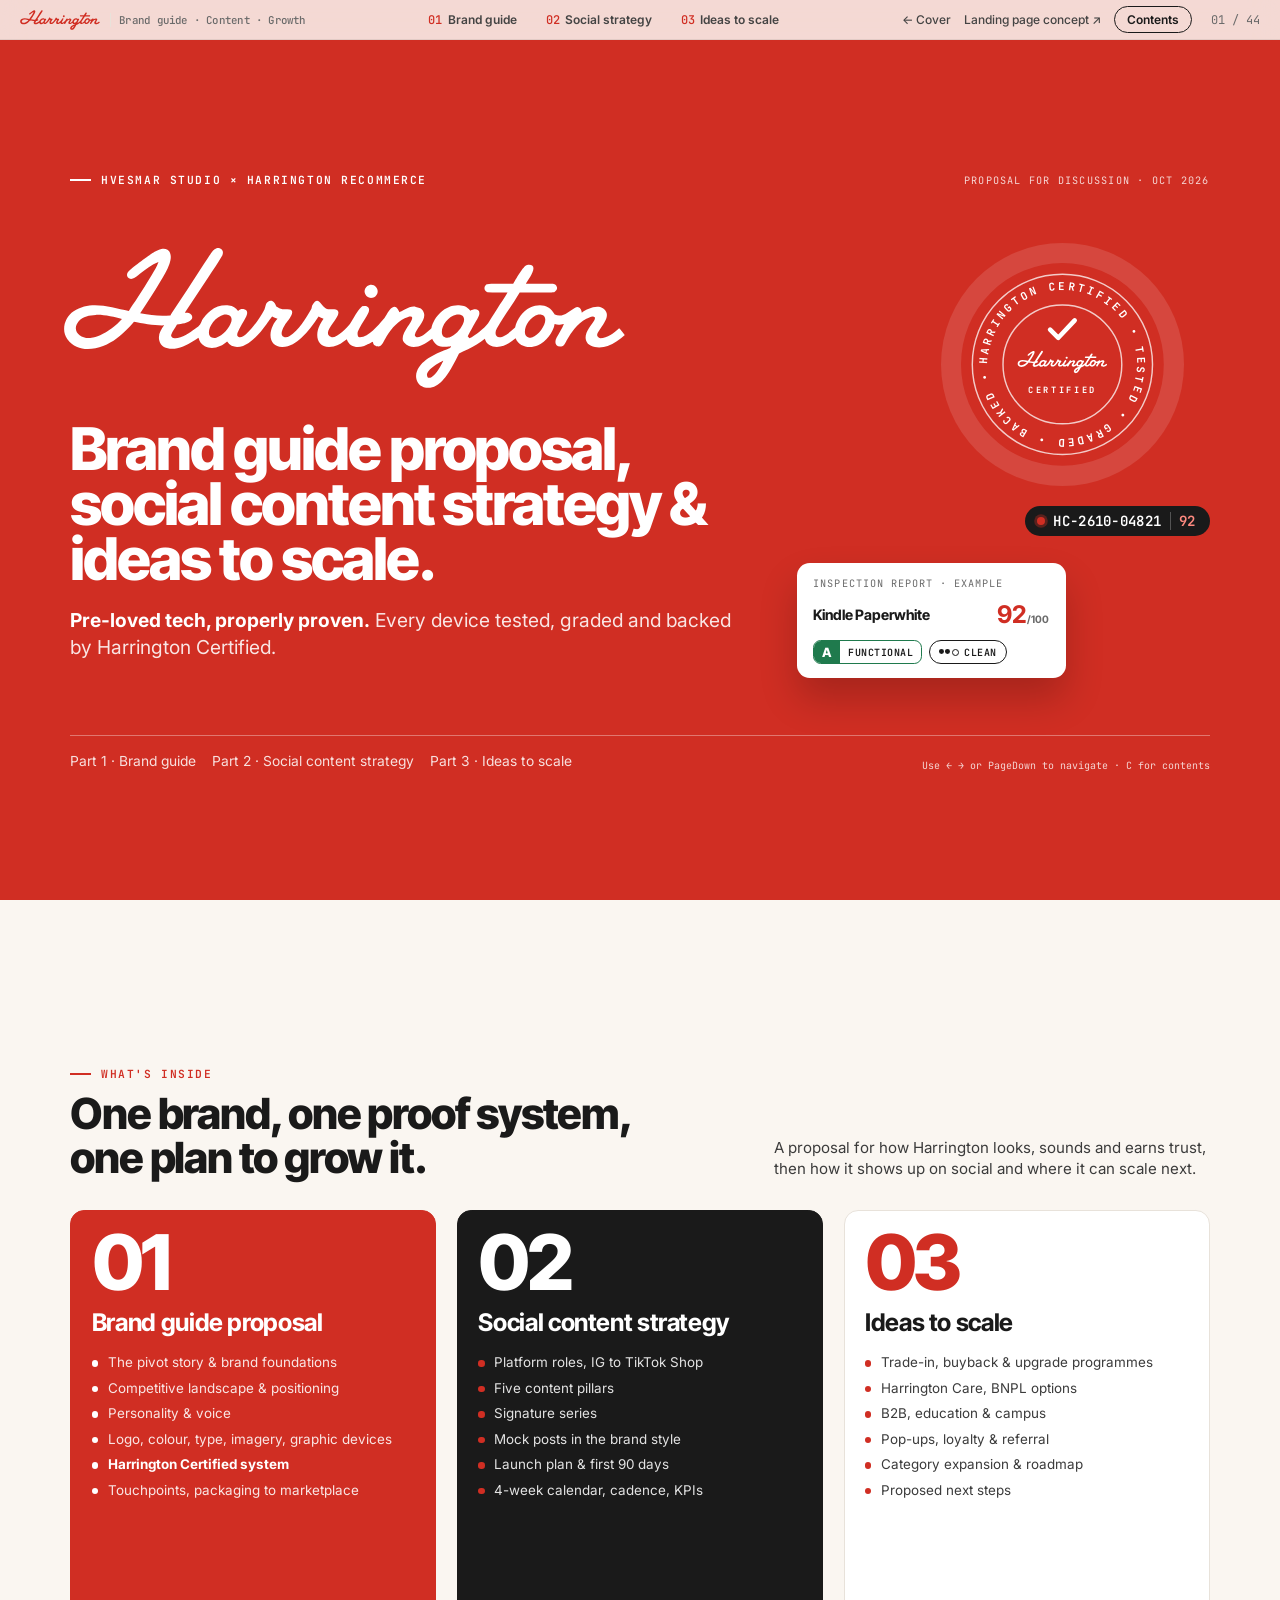
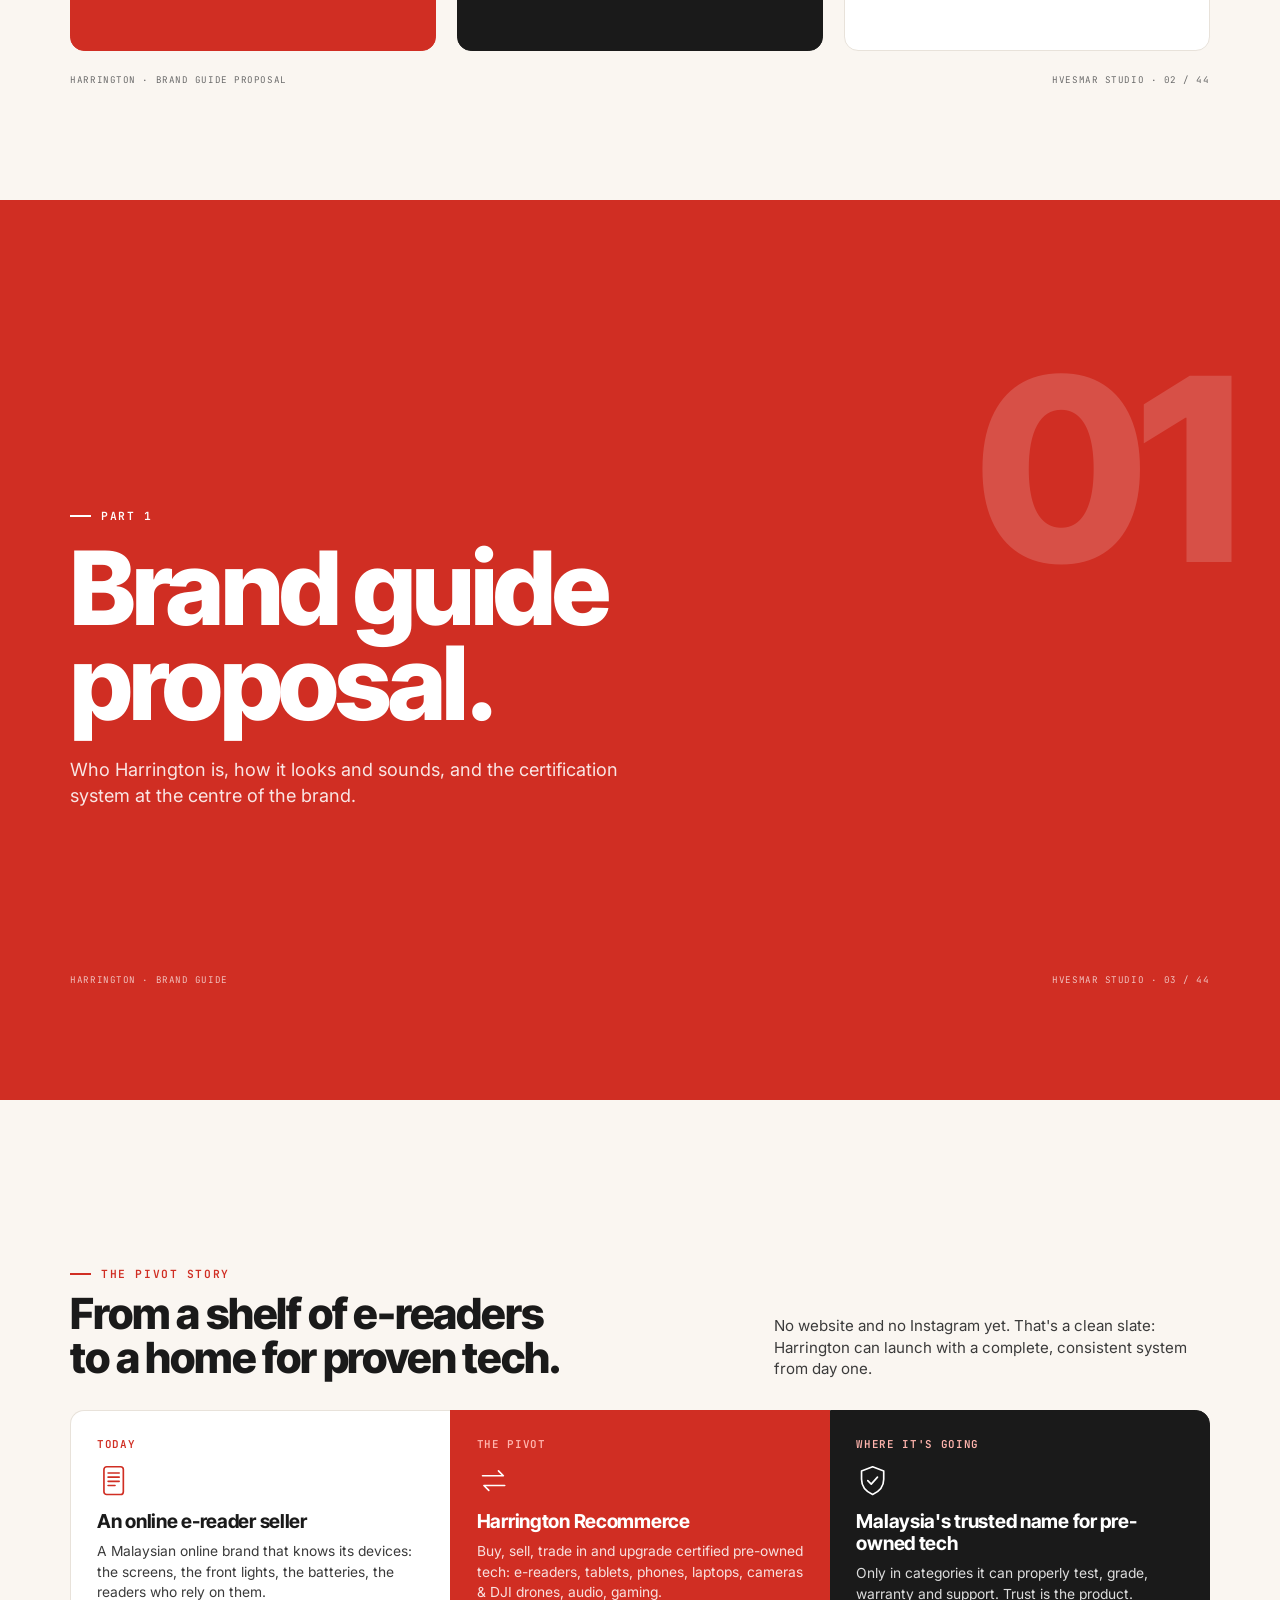
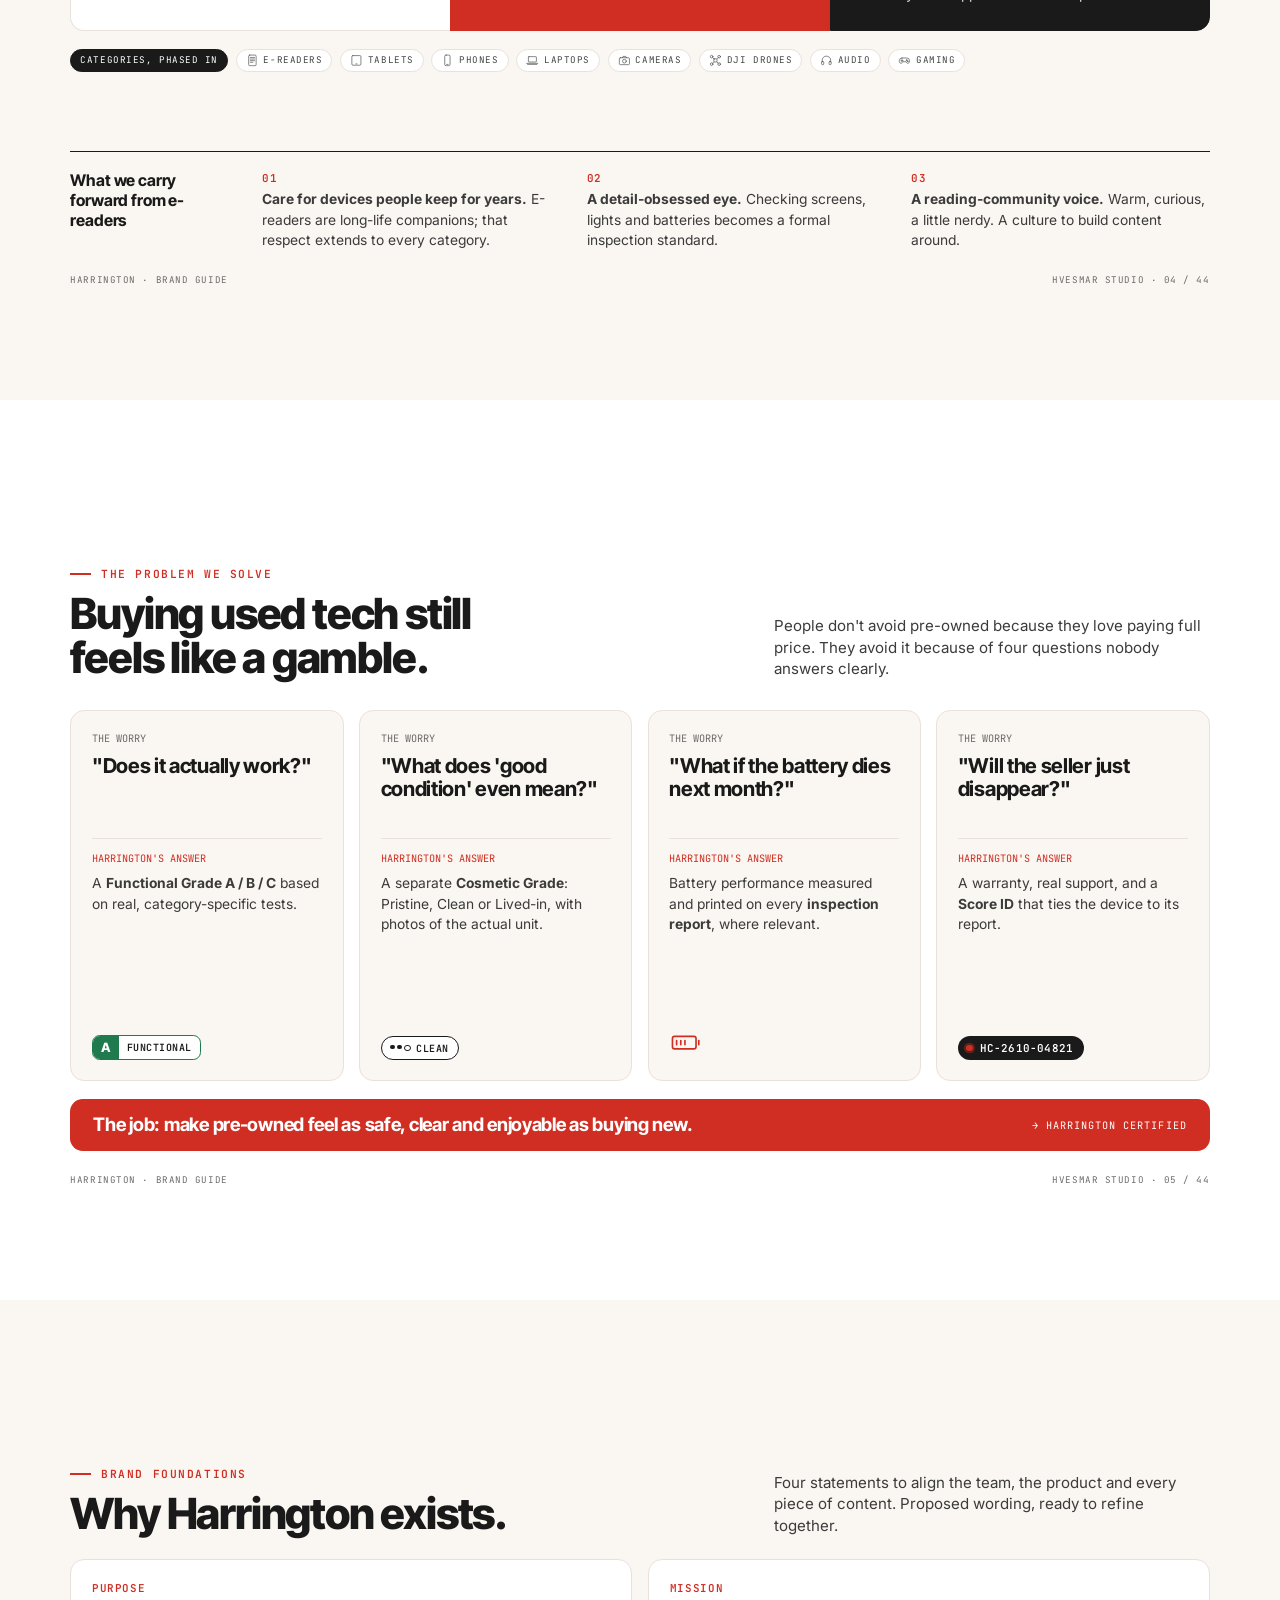
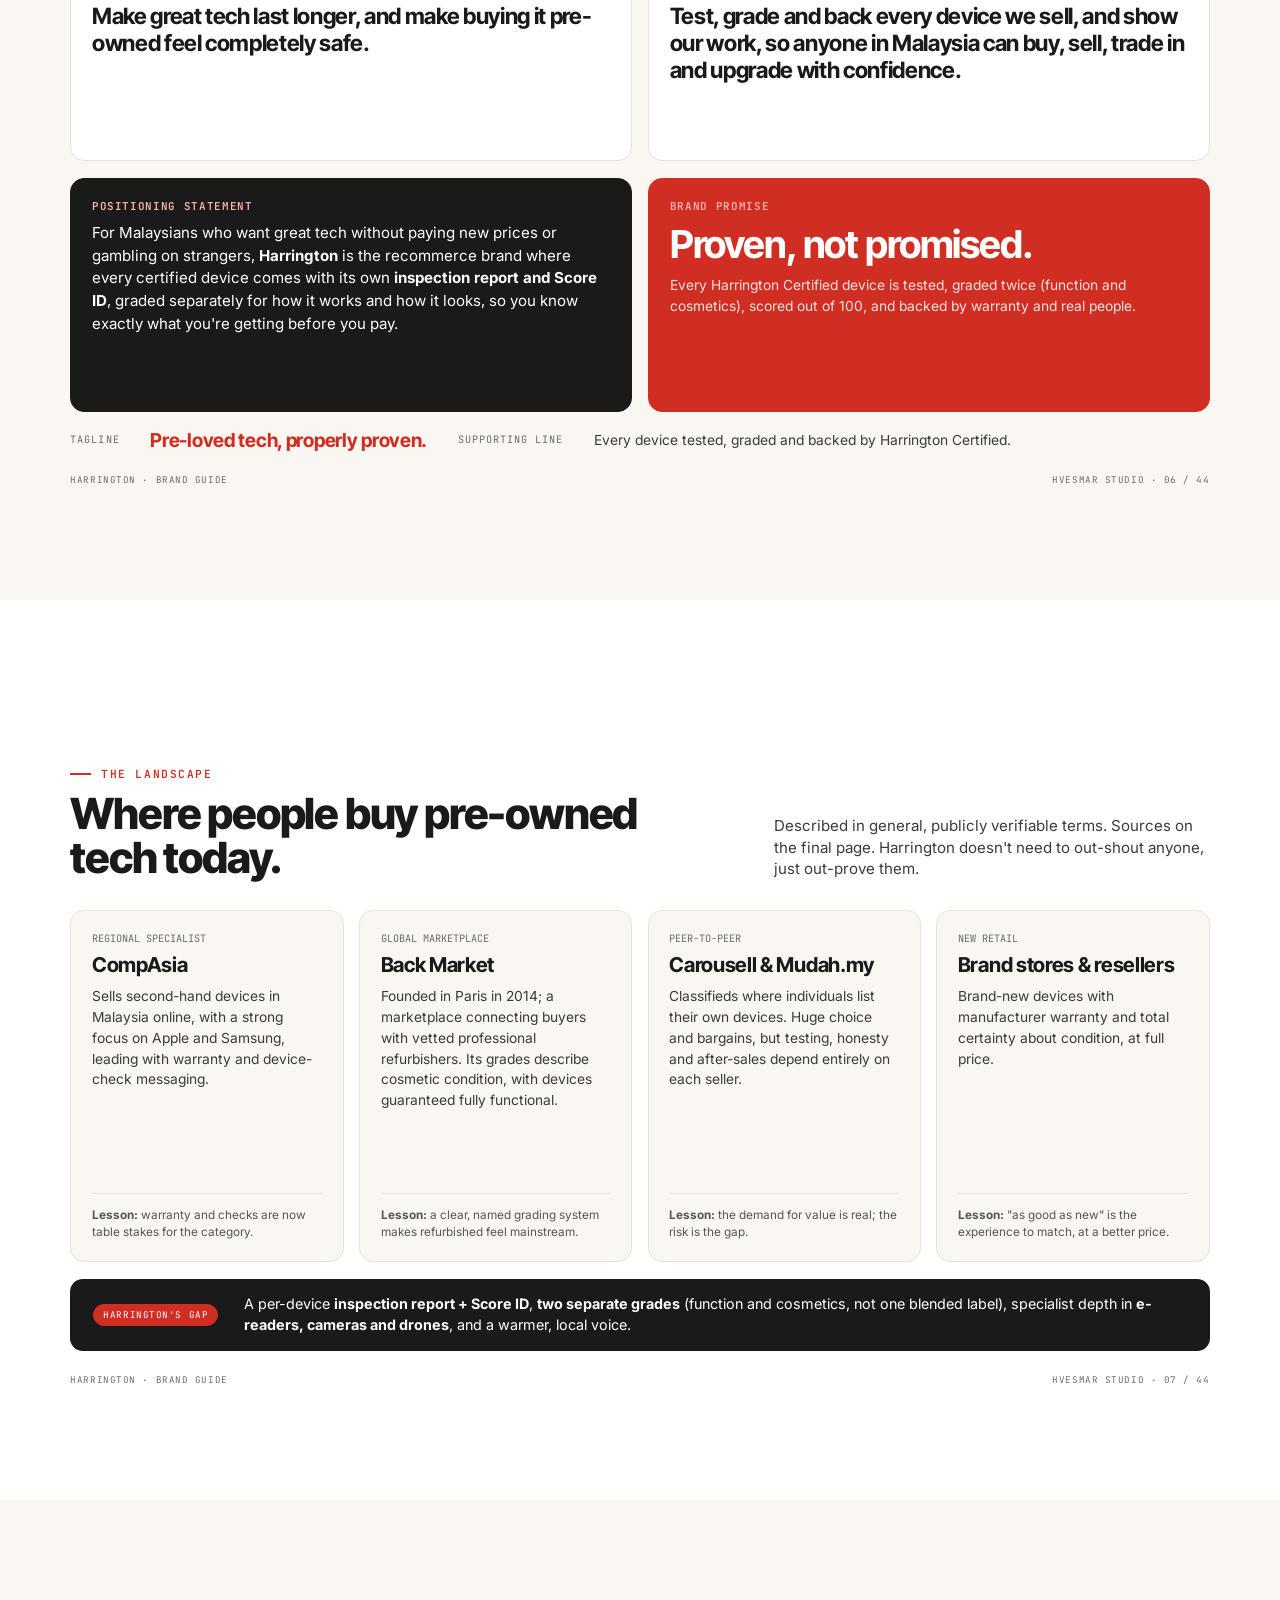
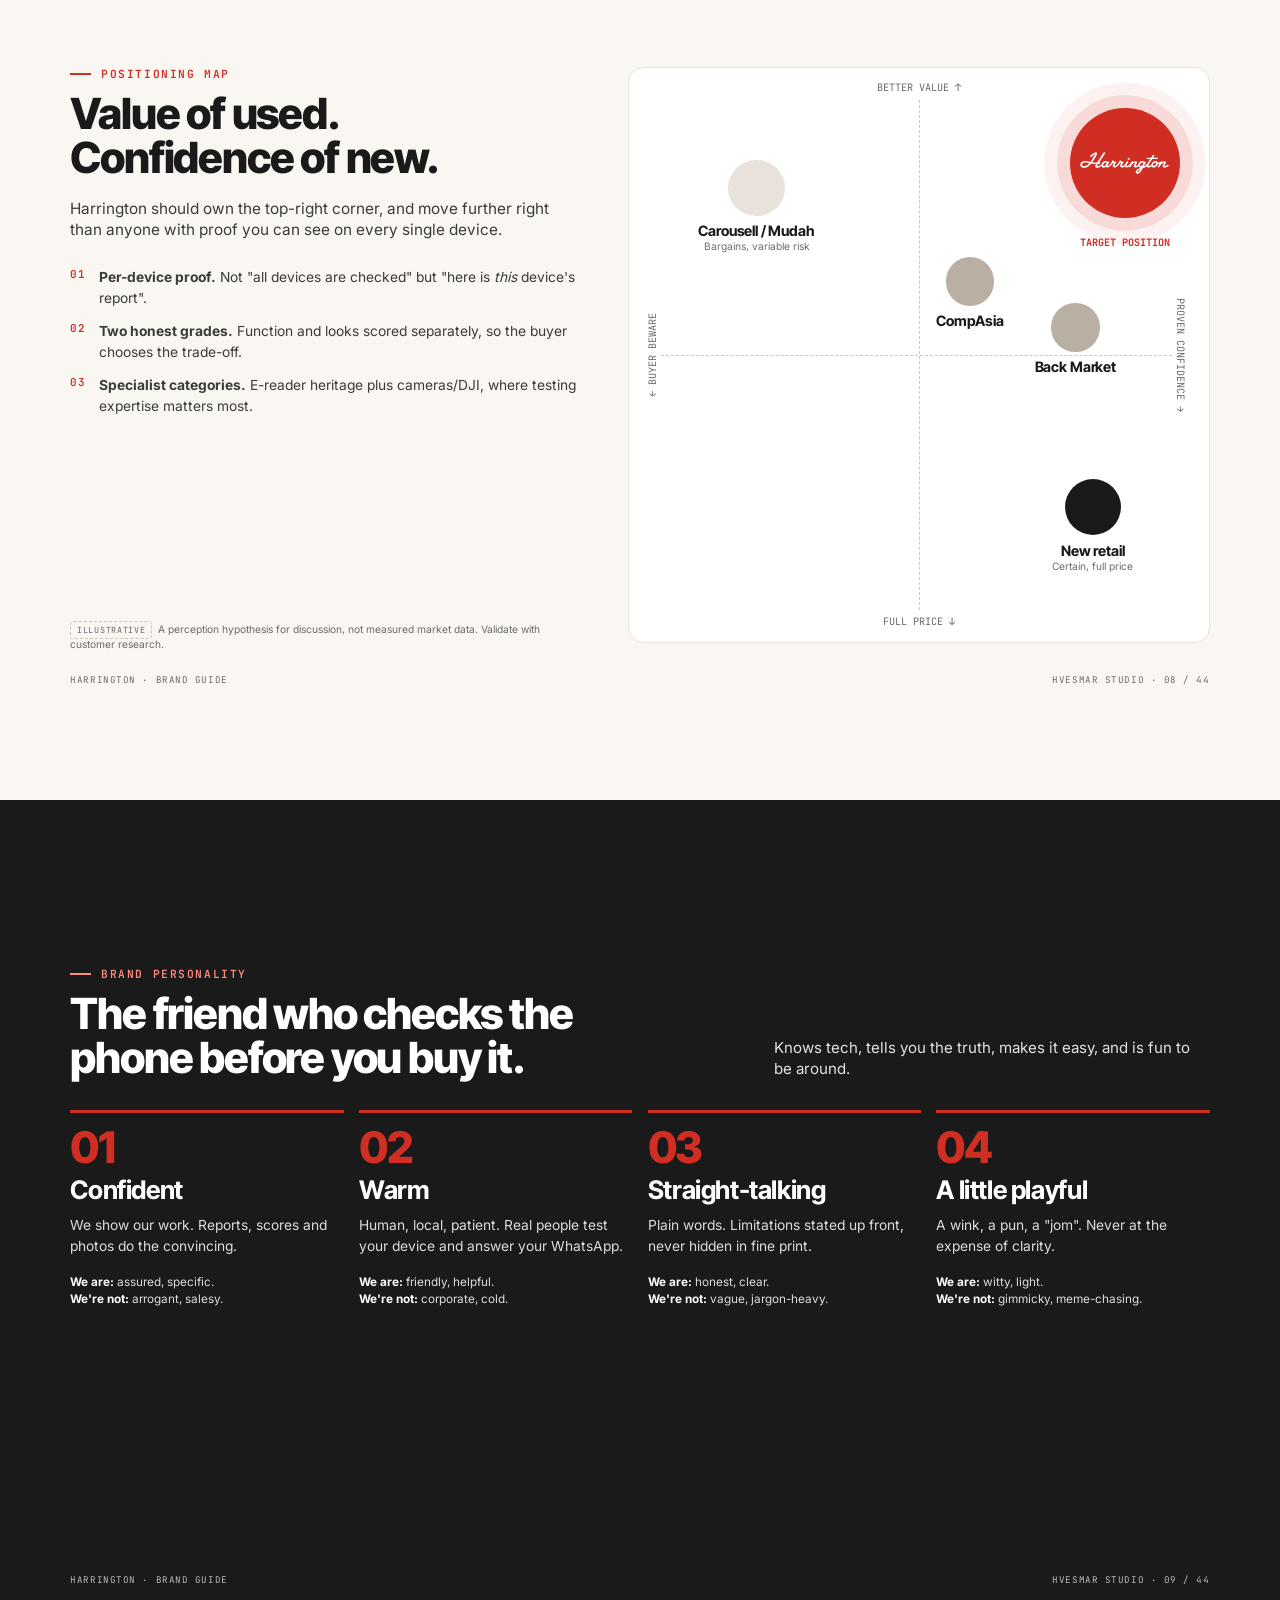
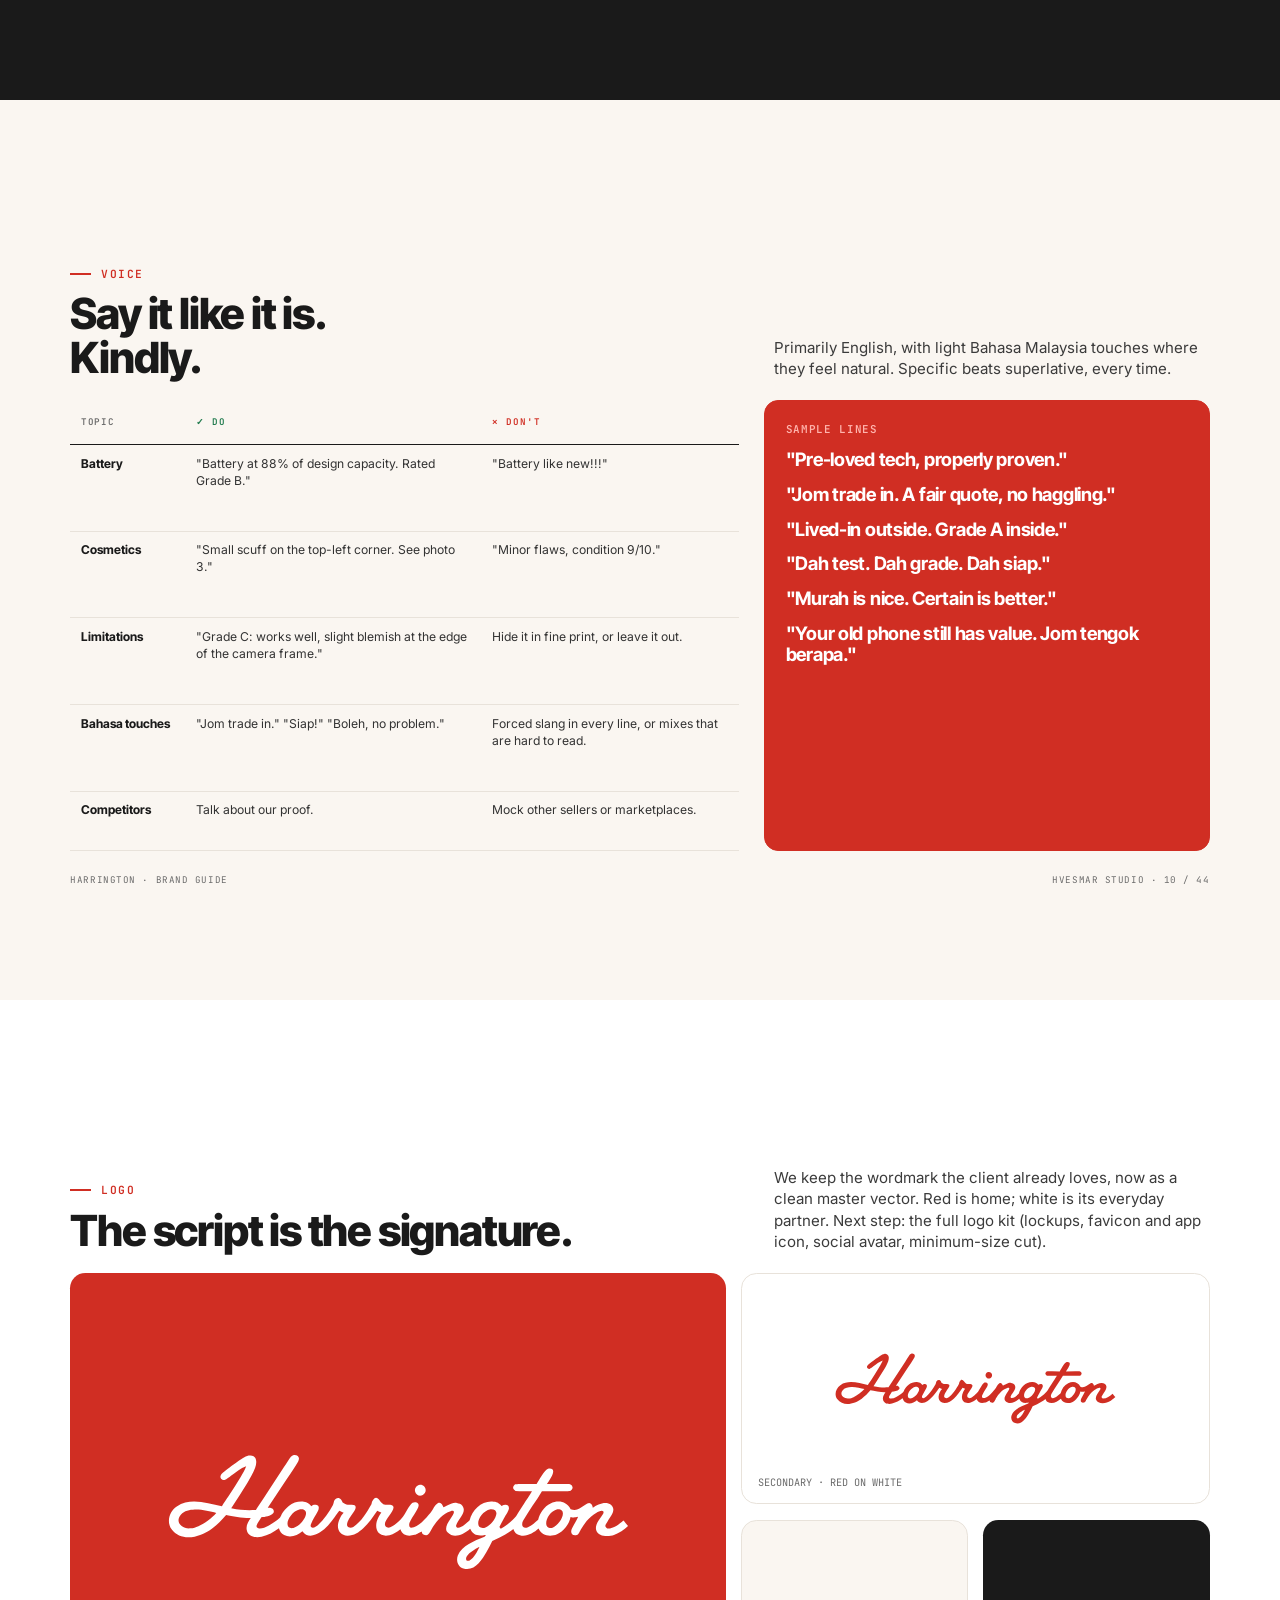
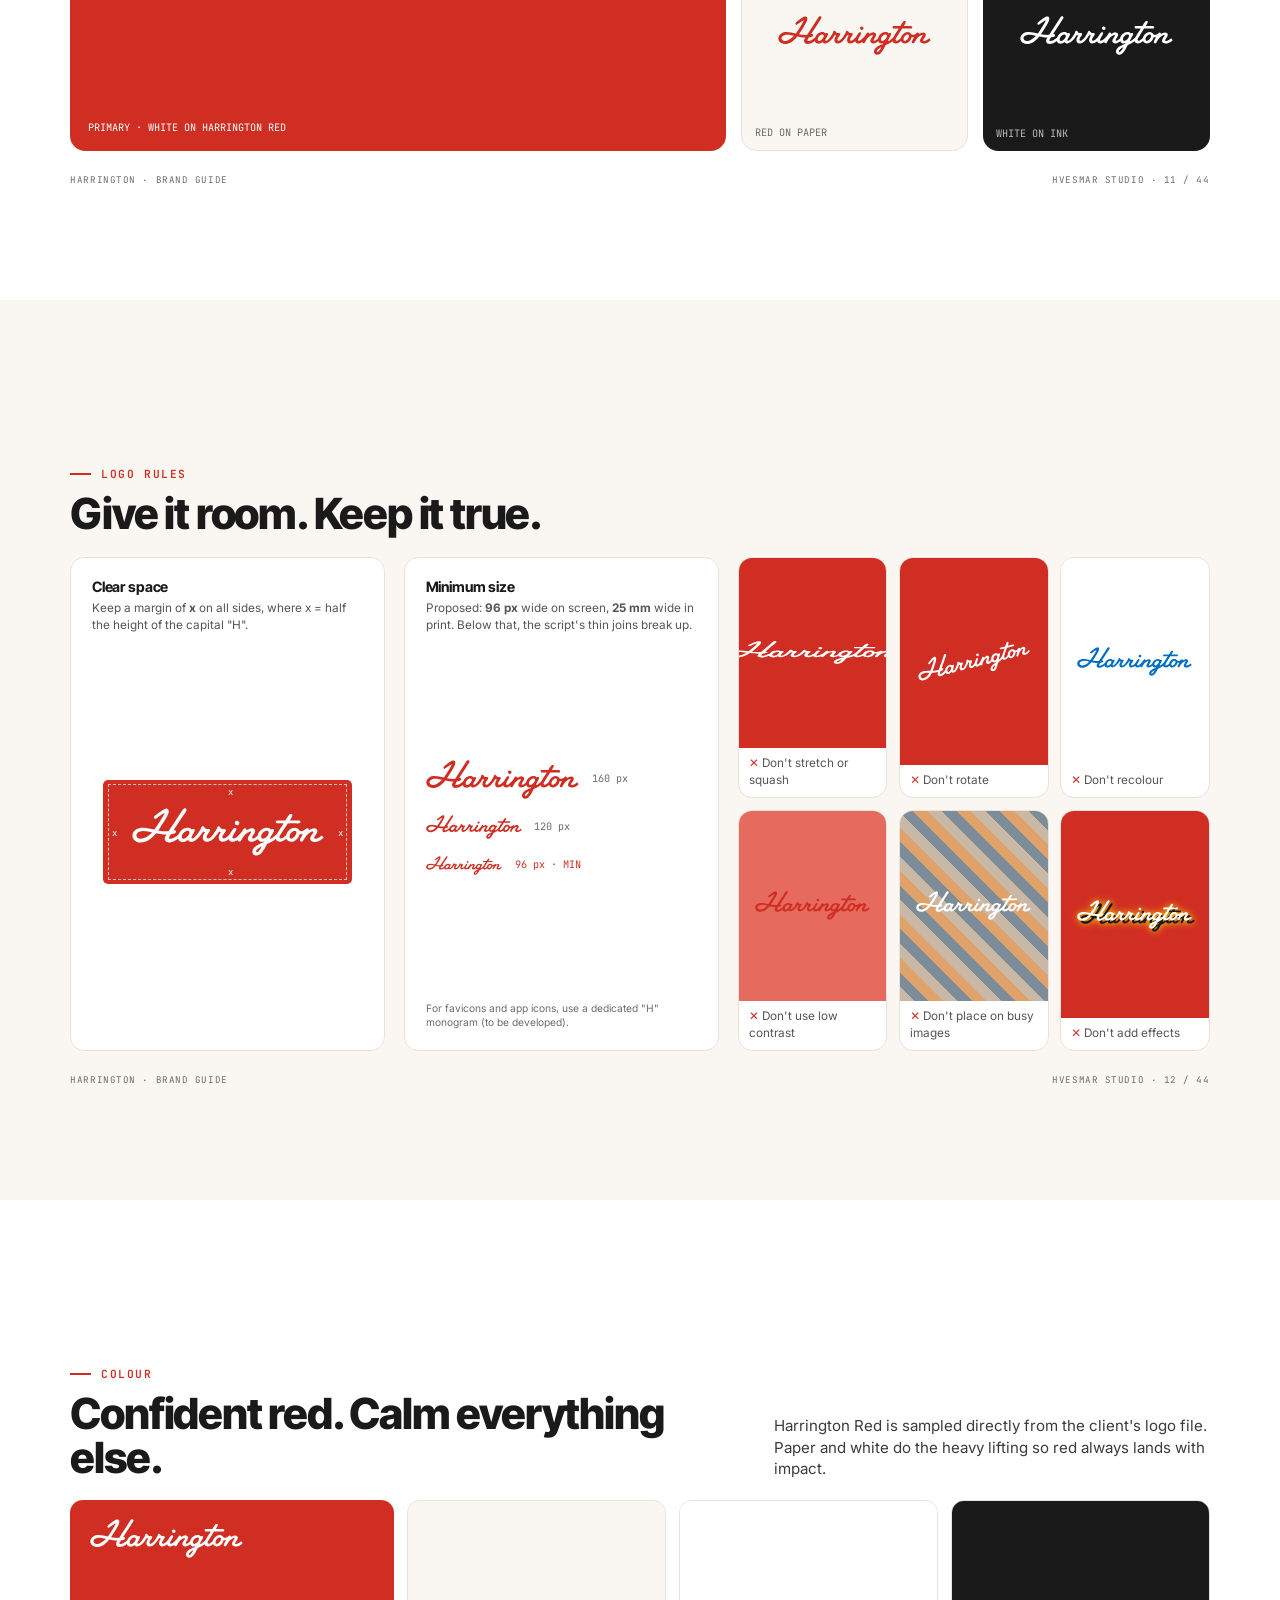
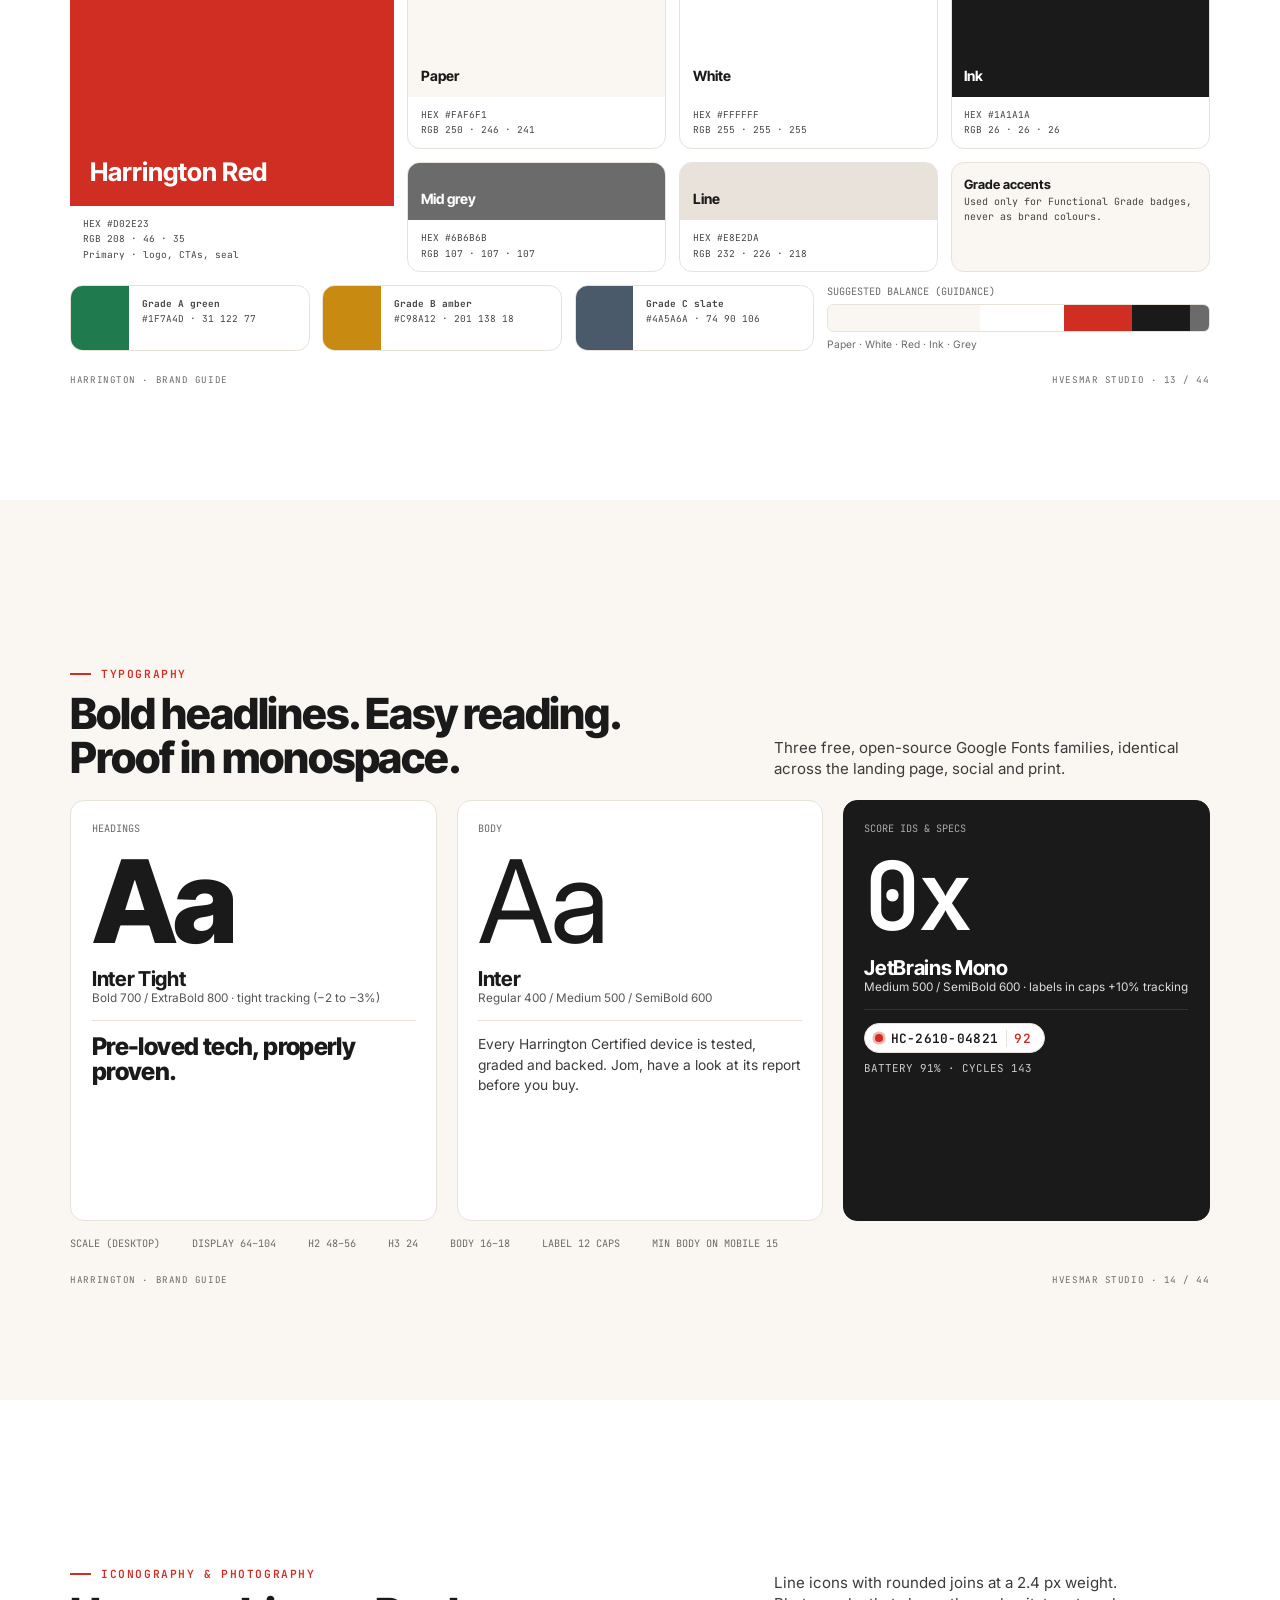
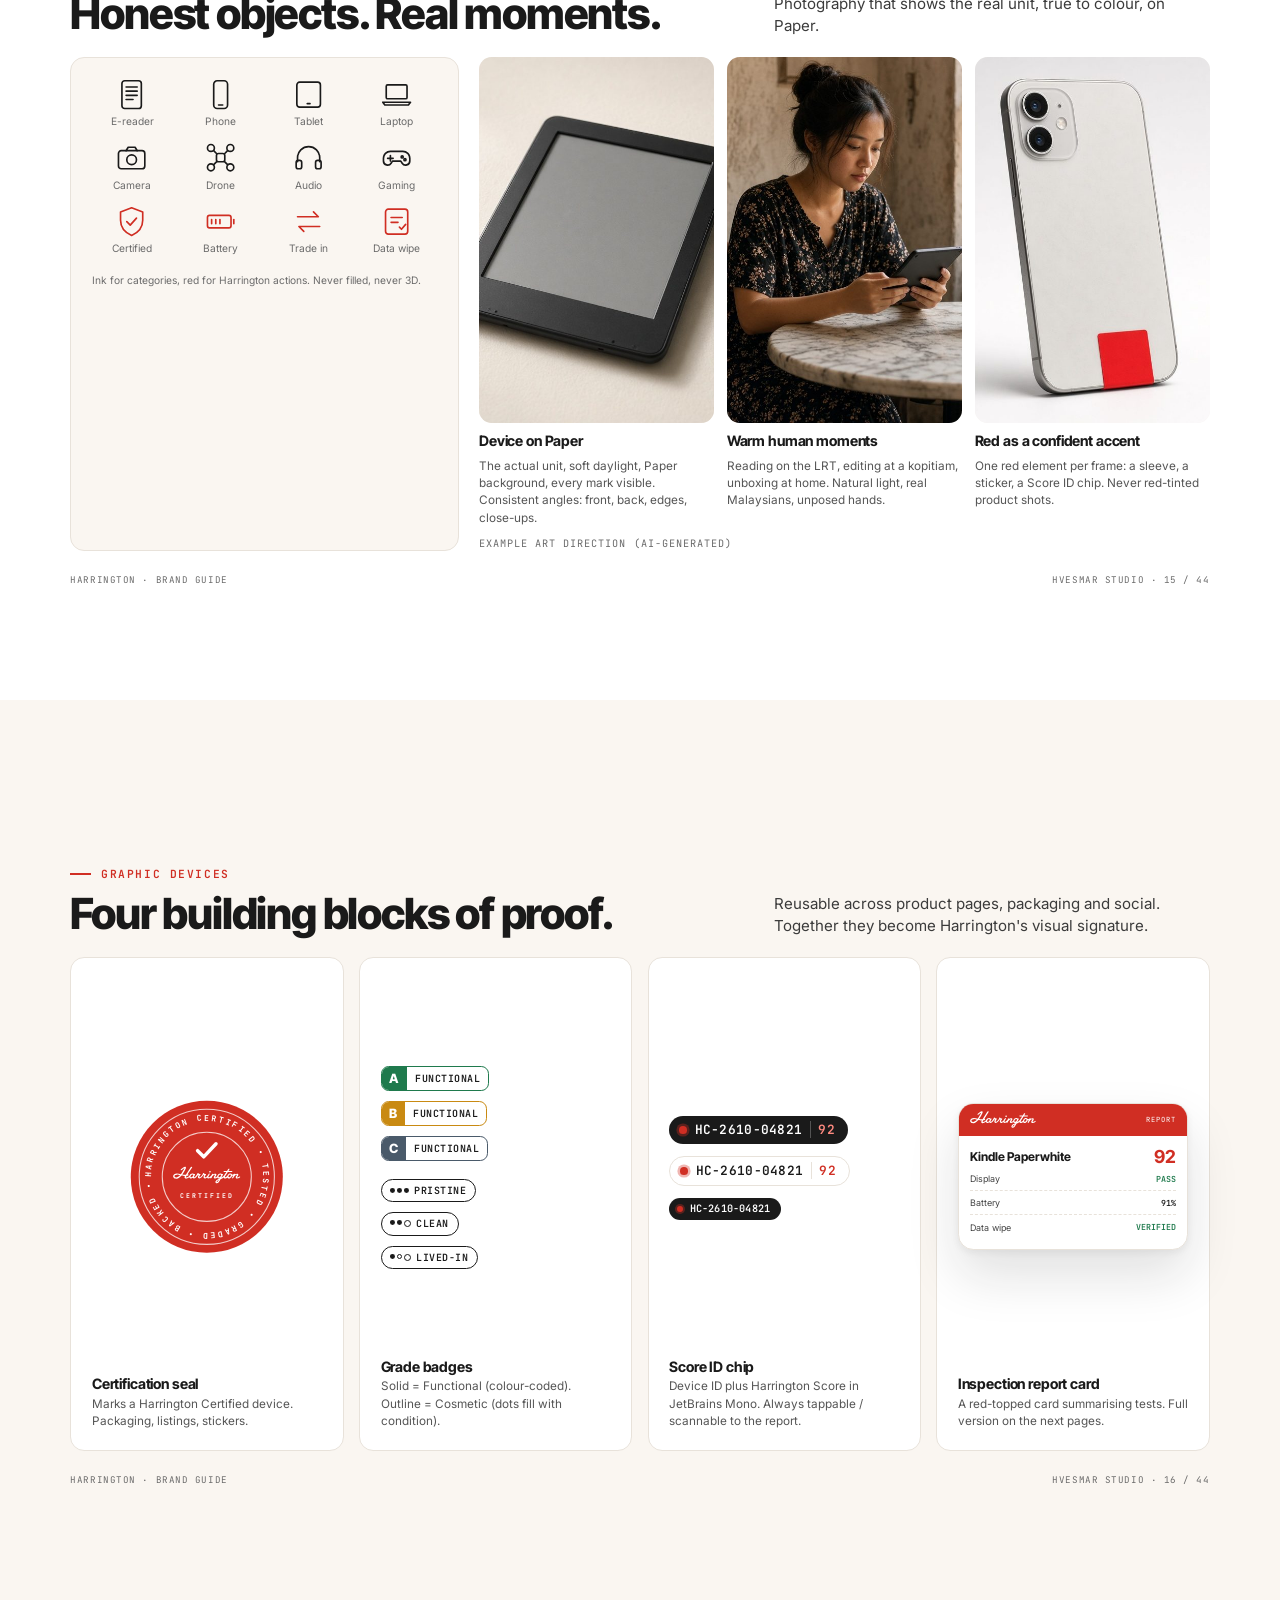
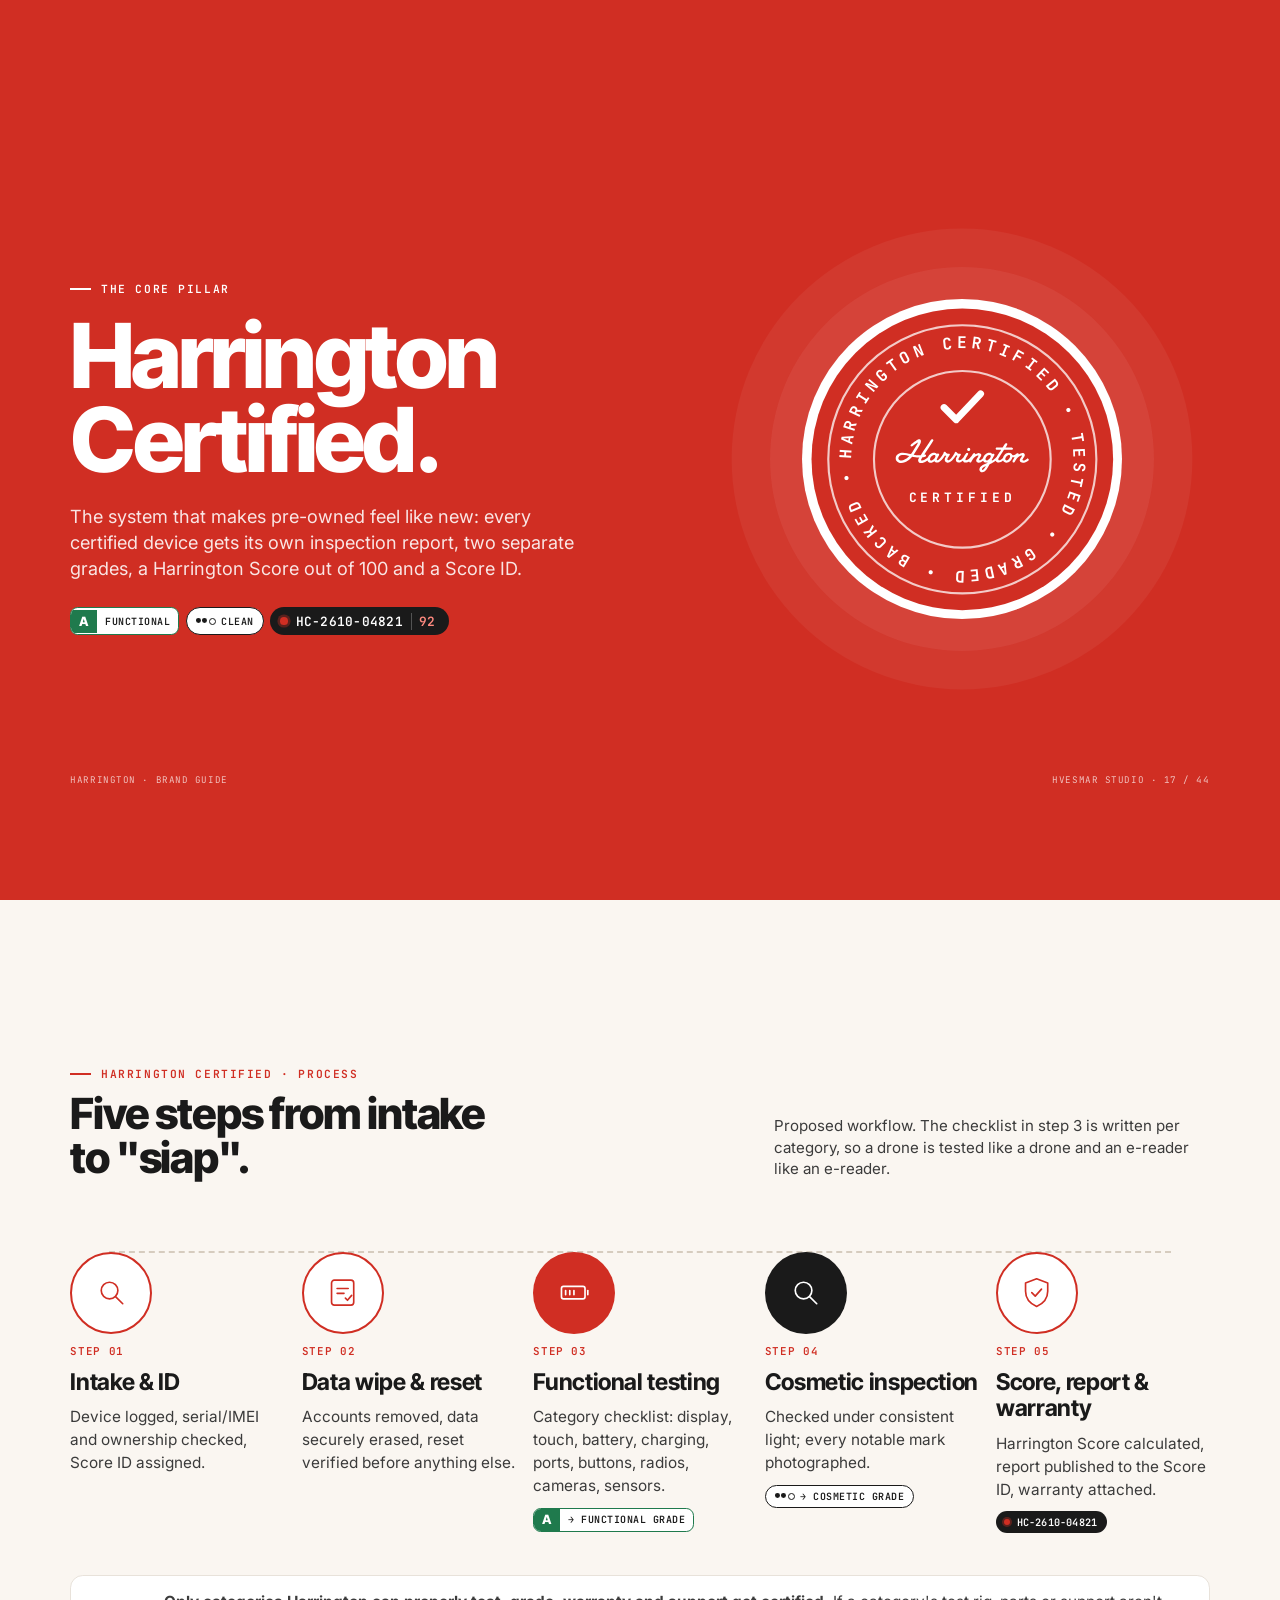
==== commit a3ceb3d1: "Guide: master vector in place, next step is the logo kit" ====
--- a/guide/index.html
+++ b/guide/index.html
@@ -277,7 +277,7 @@
 <section class="s white" data-part="Brand guide" data-title="Logo: primary versions">
  <div class="f">
   <div class="hd" style="margin-bottom:1.6rem"><div><div class="eb">Logo</div><h2>The script is the signature.</h2></div>
-  <p class="lead">We keep the wordmark the client already loves. Red is home; white is its everyday partner. Next step: a clean vector redraw of the same letterforms for print and signage.</p></div>
+  <p class="lead">We keep the wordmark the client already loves, now as a clean master vector. Red is home; white is its everyday partner. Next step: the full logo kit (lockups, favicon and app icon, social avatar, minimum-size cut).</p></div>
   <div class="body" style="display:grid;grid-template-columns:1.4fr 1fr;grid-template-rows:1fr 1fr;gap:1.2rem">
    <div style="grid-row:span 2;background:var(--red);border-radius:1.2rem;display:flex;flex-direction:column;align-items:center;justify-content:center;position:relative">
     <img src="assets/logo-white.svg" style="width:36rem" alt="Harrington logo white on red">
@@ -917,7 +917,7 @@
   <div class="hd" style="margin-bottom:2rem"><div><div class="eb">Proposed next steps · Hvesmar Studio</div><h2>Let's build it, properly.</h2></div>
   <p class="lead">Four workstreams Hvesmar Studio proposes to deliver, in order. Scope and timing to agree after this meeting.</p></div>
   <div class="g4 body" style="gap:1.1rem;flex:none;height:30rem">
-   <div class="lt-card" style="background:#fff;color:var(--ink);border-radius:1.1rem;padding:1.6rem;display:flex;flex-direction:column;gap:.7rem"><div class="big-n" style="font-size:4rem;color:var(--red)">01</div><h3 style="font-size:1.6rem">Brand identity refinement</h3><ul class="clean"><li>Vector redraw of the script + "H" monogram</li><li>Seal, grade badges, Score ID system</li><li>Full brand guidelines</li></ul></div>
+   <div class="lt-card" style="background:#fff;color:var(--ink);border-radius:1.1rem;padding:1.6rem;display:flex;flex-direction:column;gap:.7rem"><div class="big-n" style="font-size:4rem;color:var(--red)">01</div><h3 style="font-size:1.6rem">Brand identity refinement</h3><ul class="clean"><li>Logo kit from the master vector: lockups, "H" app icon, social avatar</li><li>Seal, grade badges, Score ID system</li><li>Full brand guidelines</li></ul></div>
    <div class="lt-card" style="background:#fff;color:var(--ink);border-radius:1.1rem;padding:1.6rem;display:flex;flex-direction:column;gap:.7rem"><div class="big-n" style="font-size:4rem;color:var(--red)">02</div><h3 style="font-size:1.6rem">Website design &amp; build</h3><ul class="clean"><li>Landing page → full store</li><li>Score ID lookup &amp; report pages</li><li>Trade-in quote flow</li></ul></div>
    <div class="lt-card" style="background:#fff;color:var(--ink);border-radius:1.1rem;padding:1.6rem;display:flex;flex-direction:column;gap:.7rem"><div class="big-n" style="font-size:4rem;color:var(--red)">03</div><h3 style="font-size:1.6rem">Content production</h3><ul class="clean"><li>Launch shoot: product + lifestyle</li><li>Grade It pilot episodes</li><li>Social &amp; listing templates</li></ul></div>
    <div style="background:var(--ink);color:#fff;border-radius:1.1rem;padding:1.6rem;display:flex;flex-direction:column;gap:.7rem"><div class="big-n" style="font-size:4rem;color:#ff8a80">04</div><h3 style="font-size:1.6rem">Launch campaign</h3><ul class="clean"><li>Teaser → launch → 90 days</li><li>Creator seeding &amp; paid social</li><li>Monthly KPI reviews</li></ul></div>
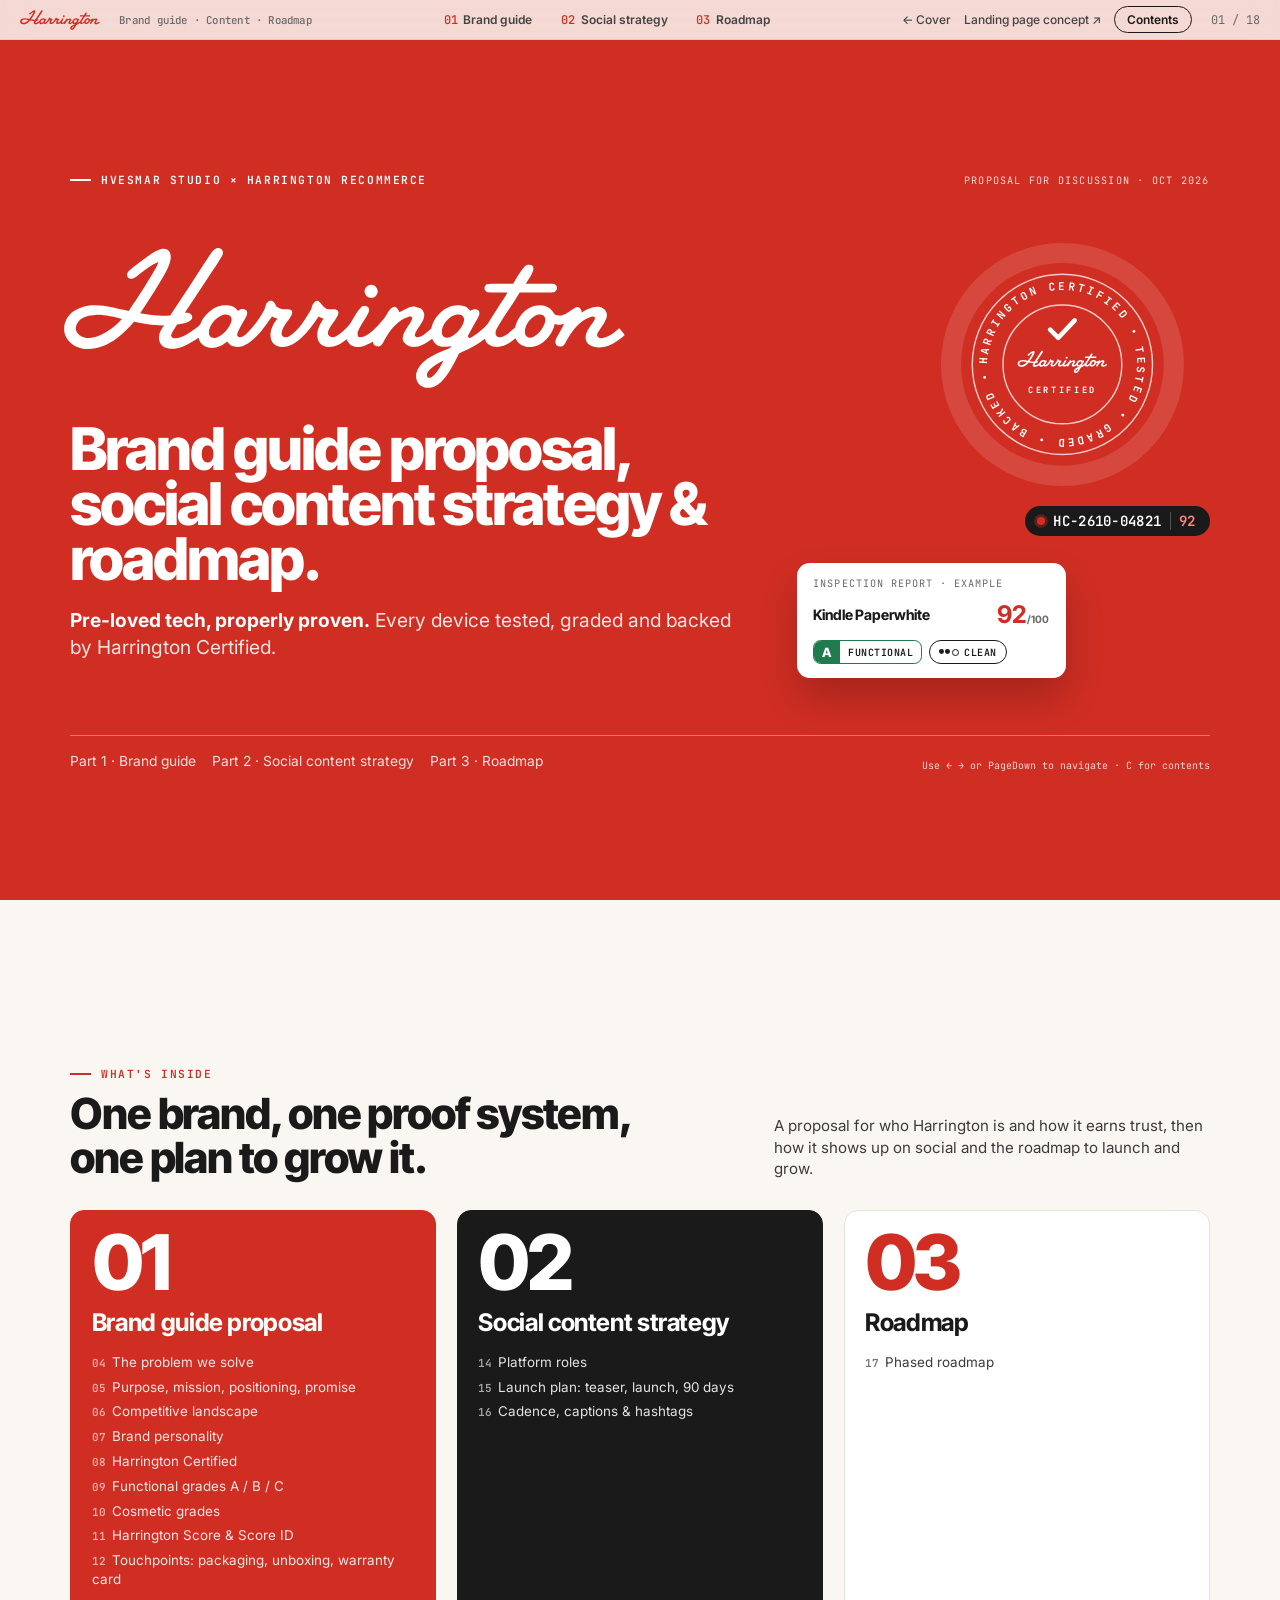
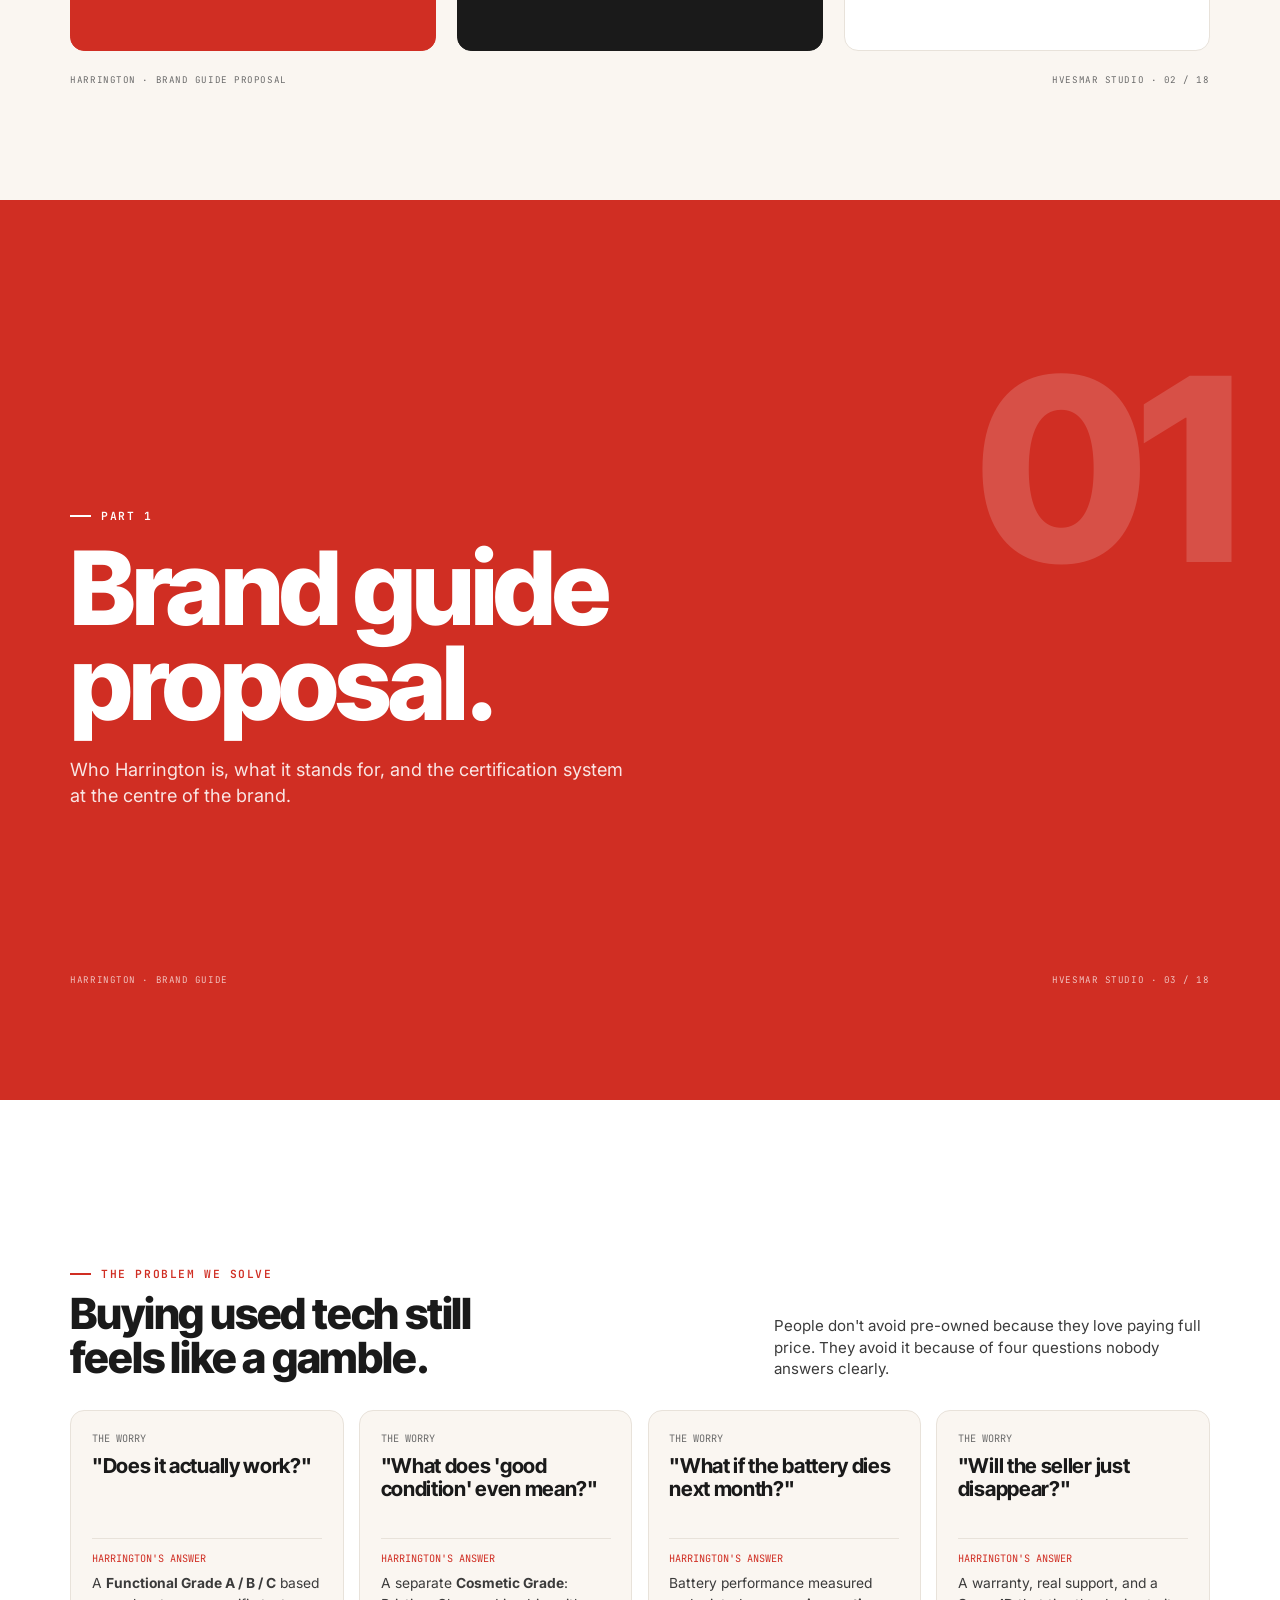
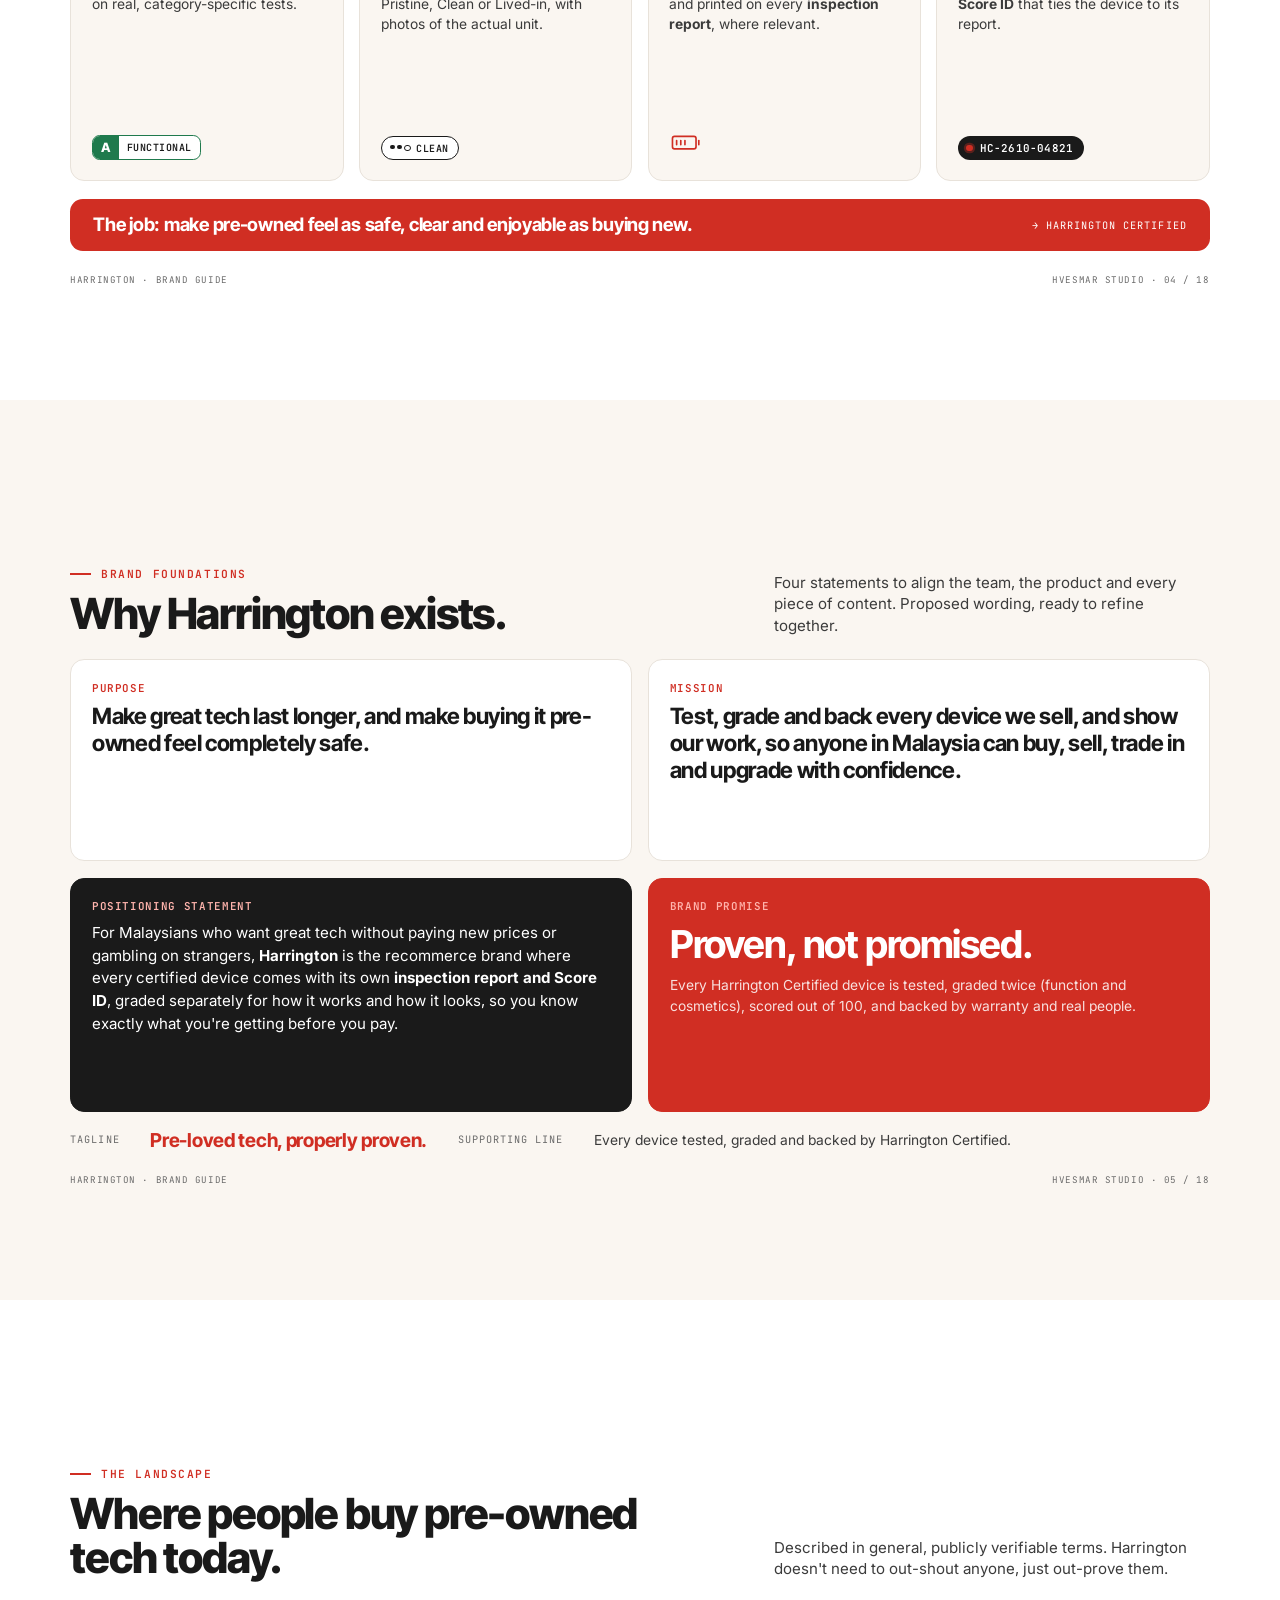
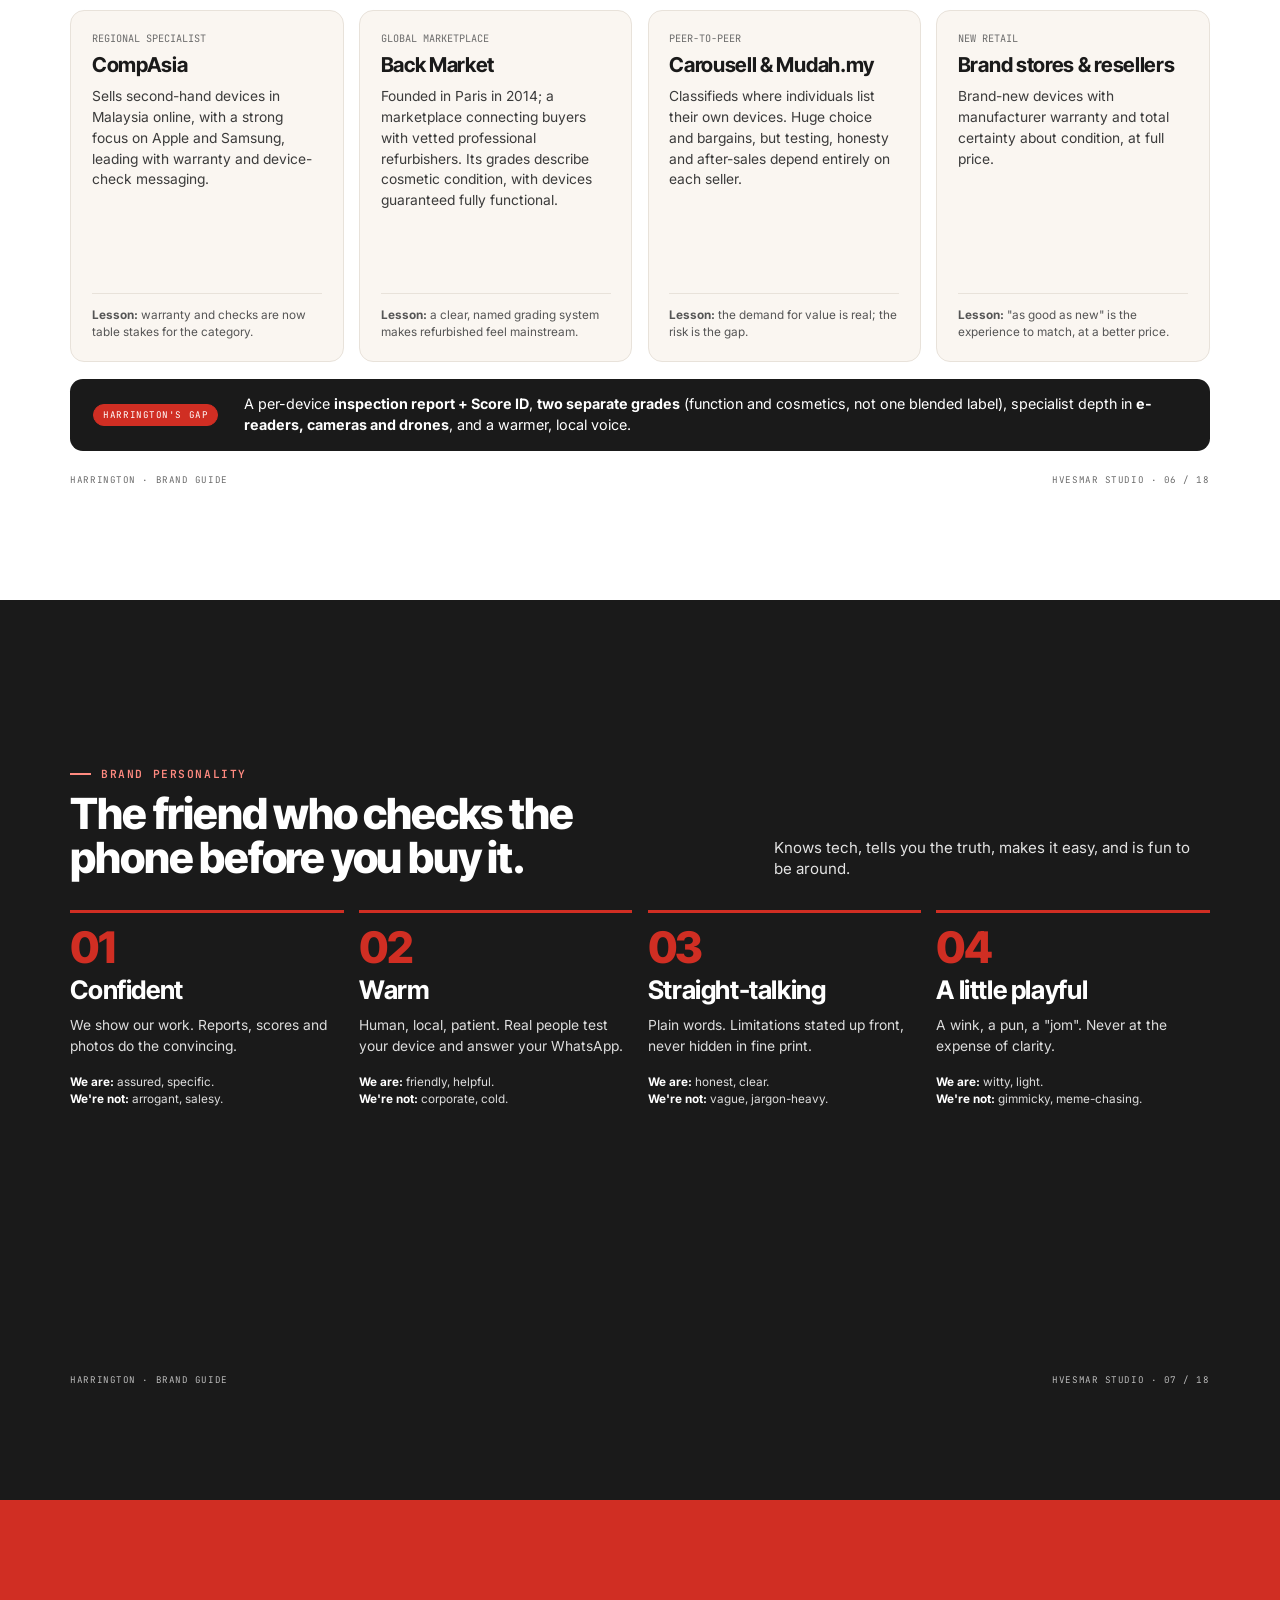
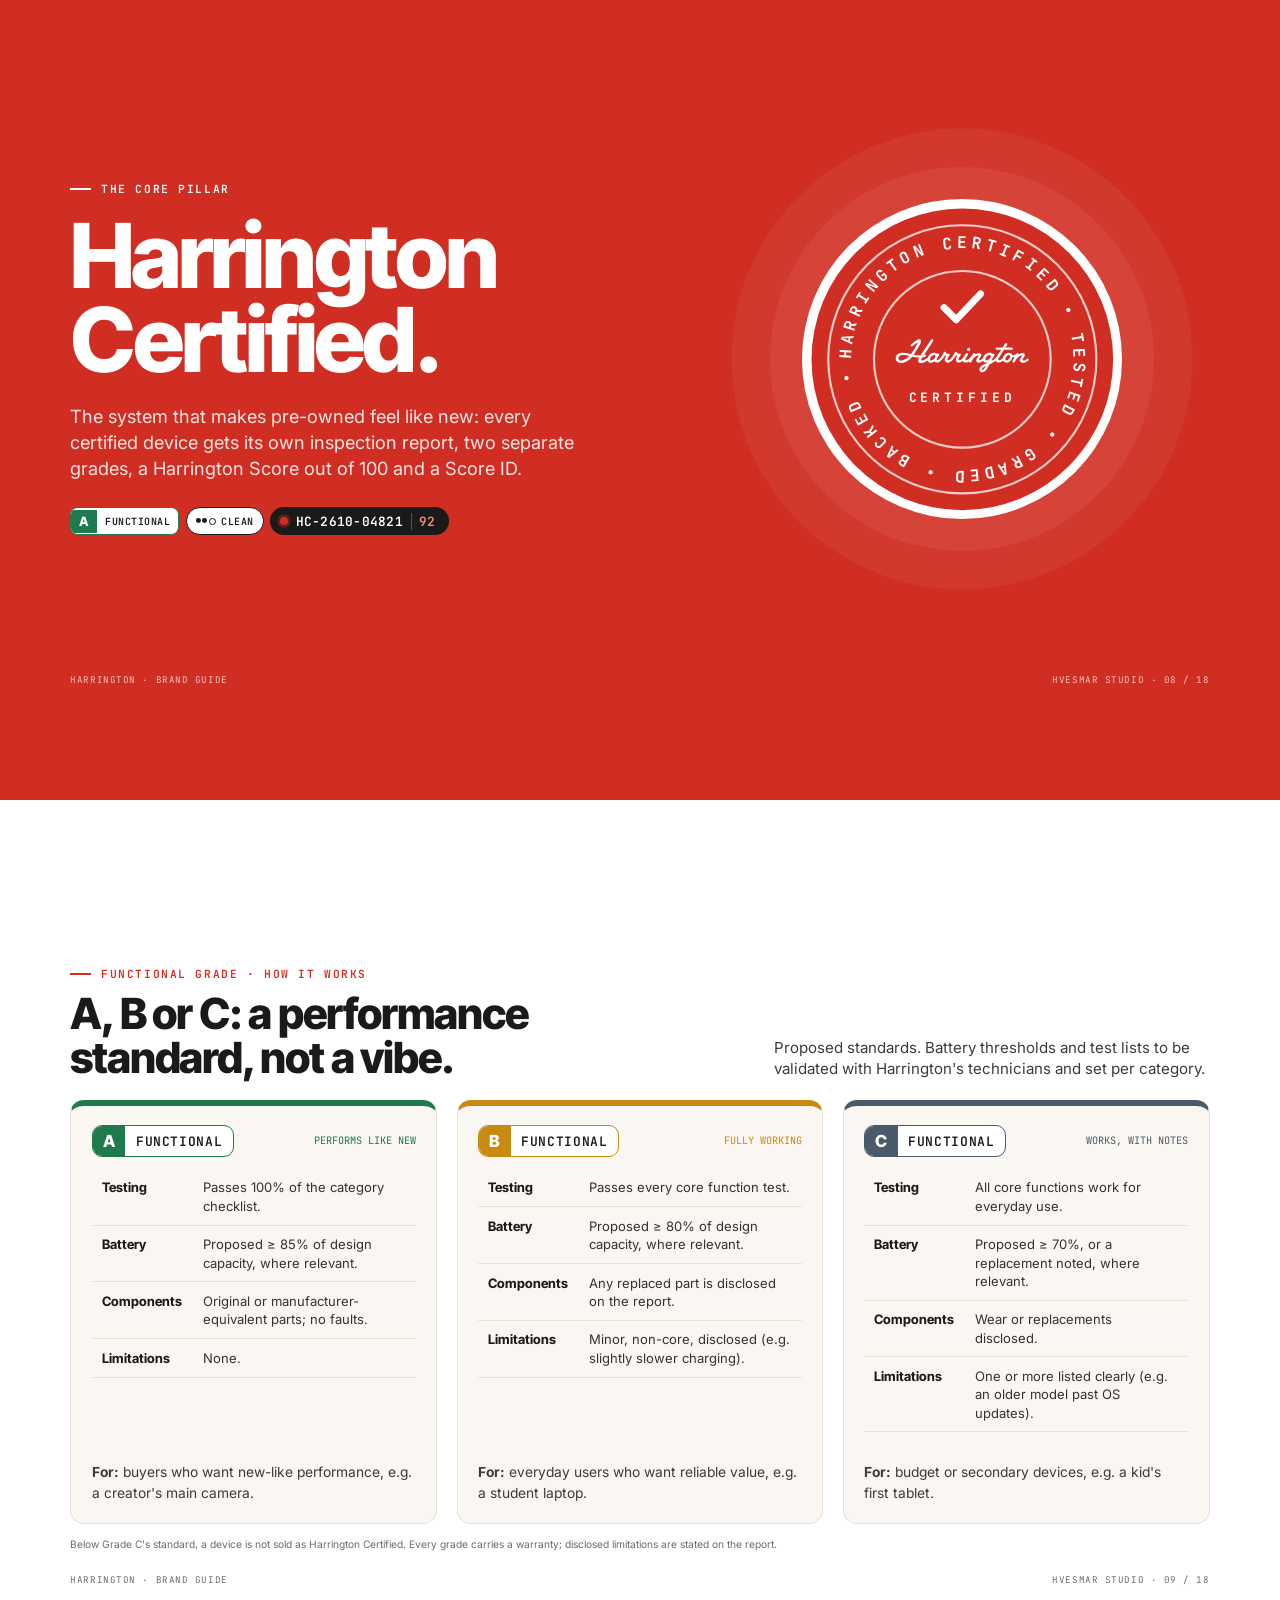
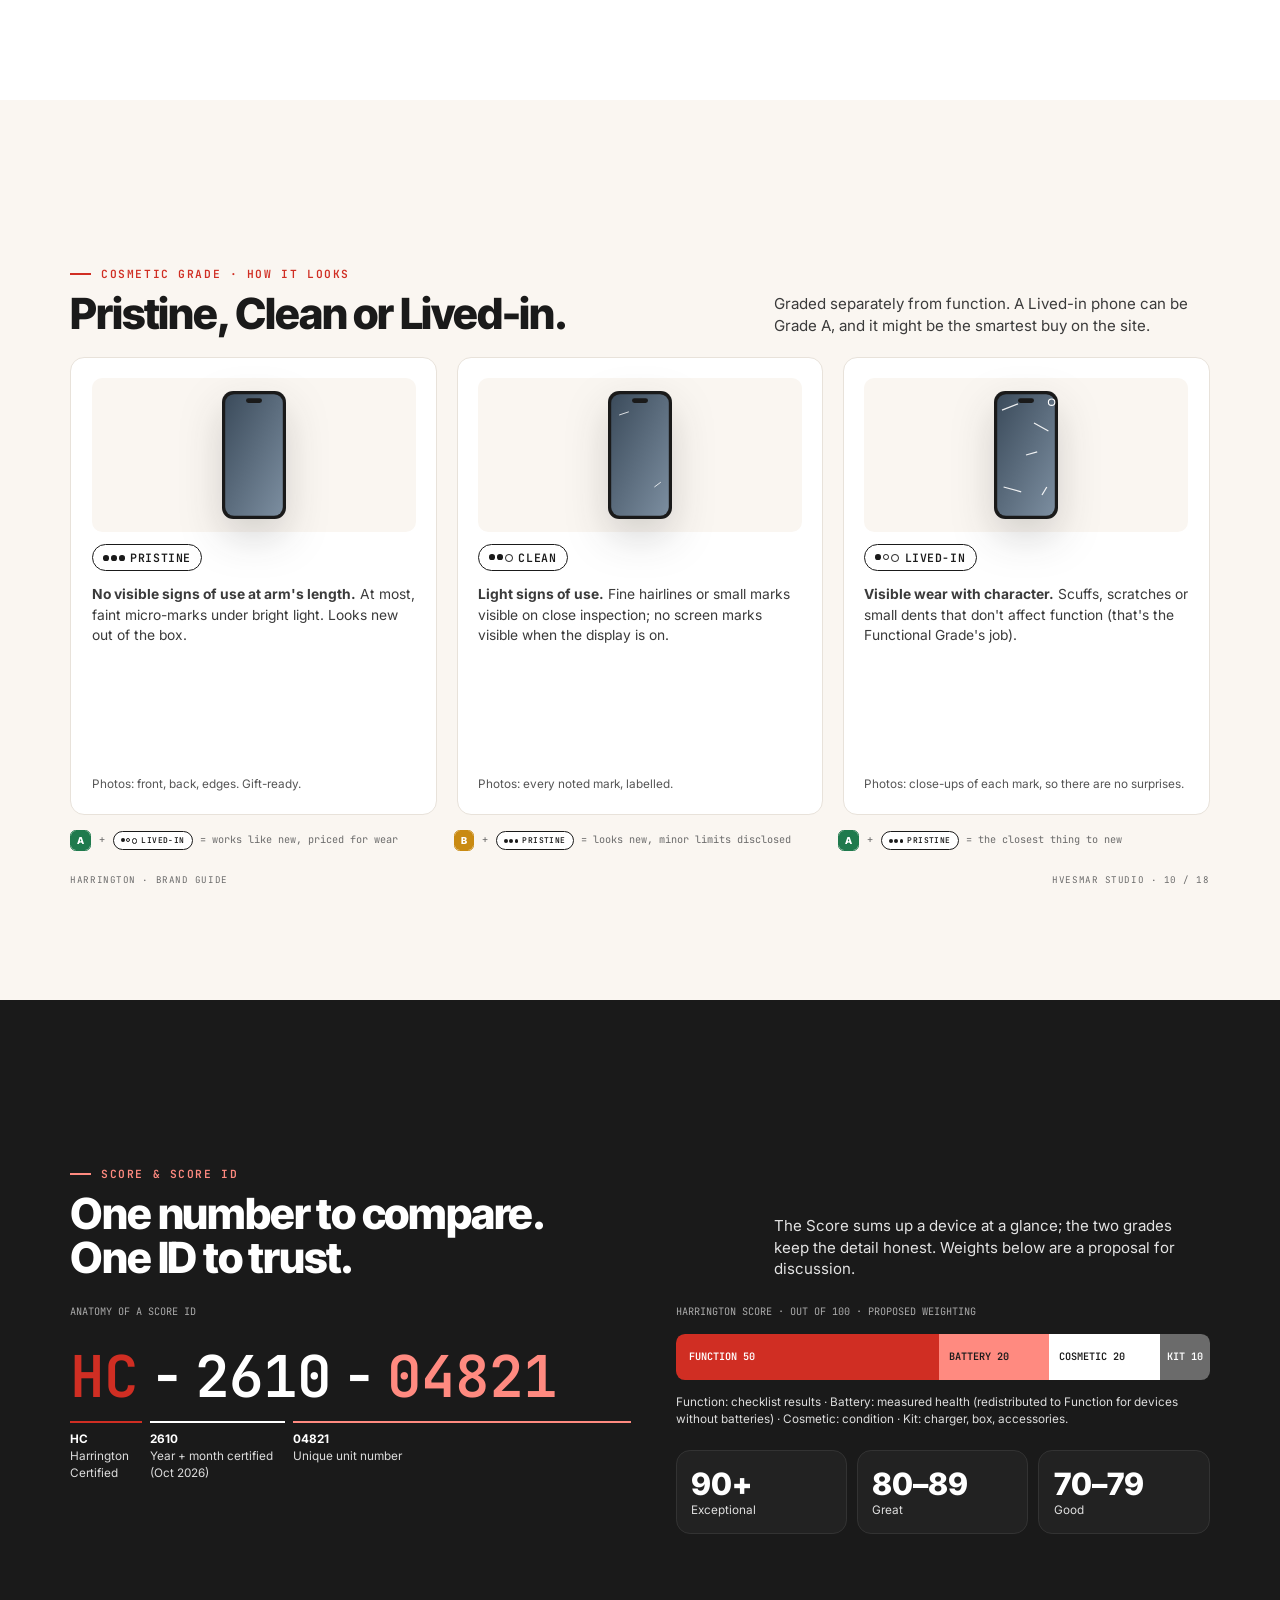
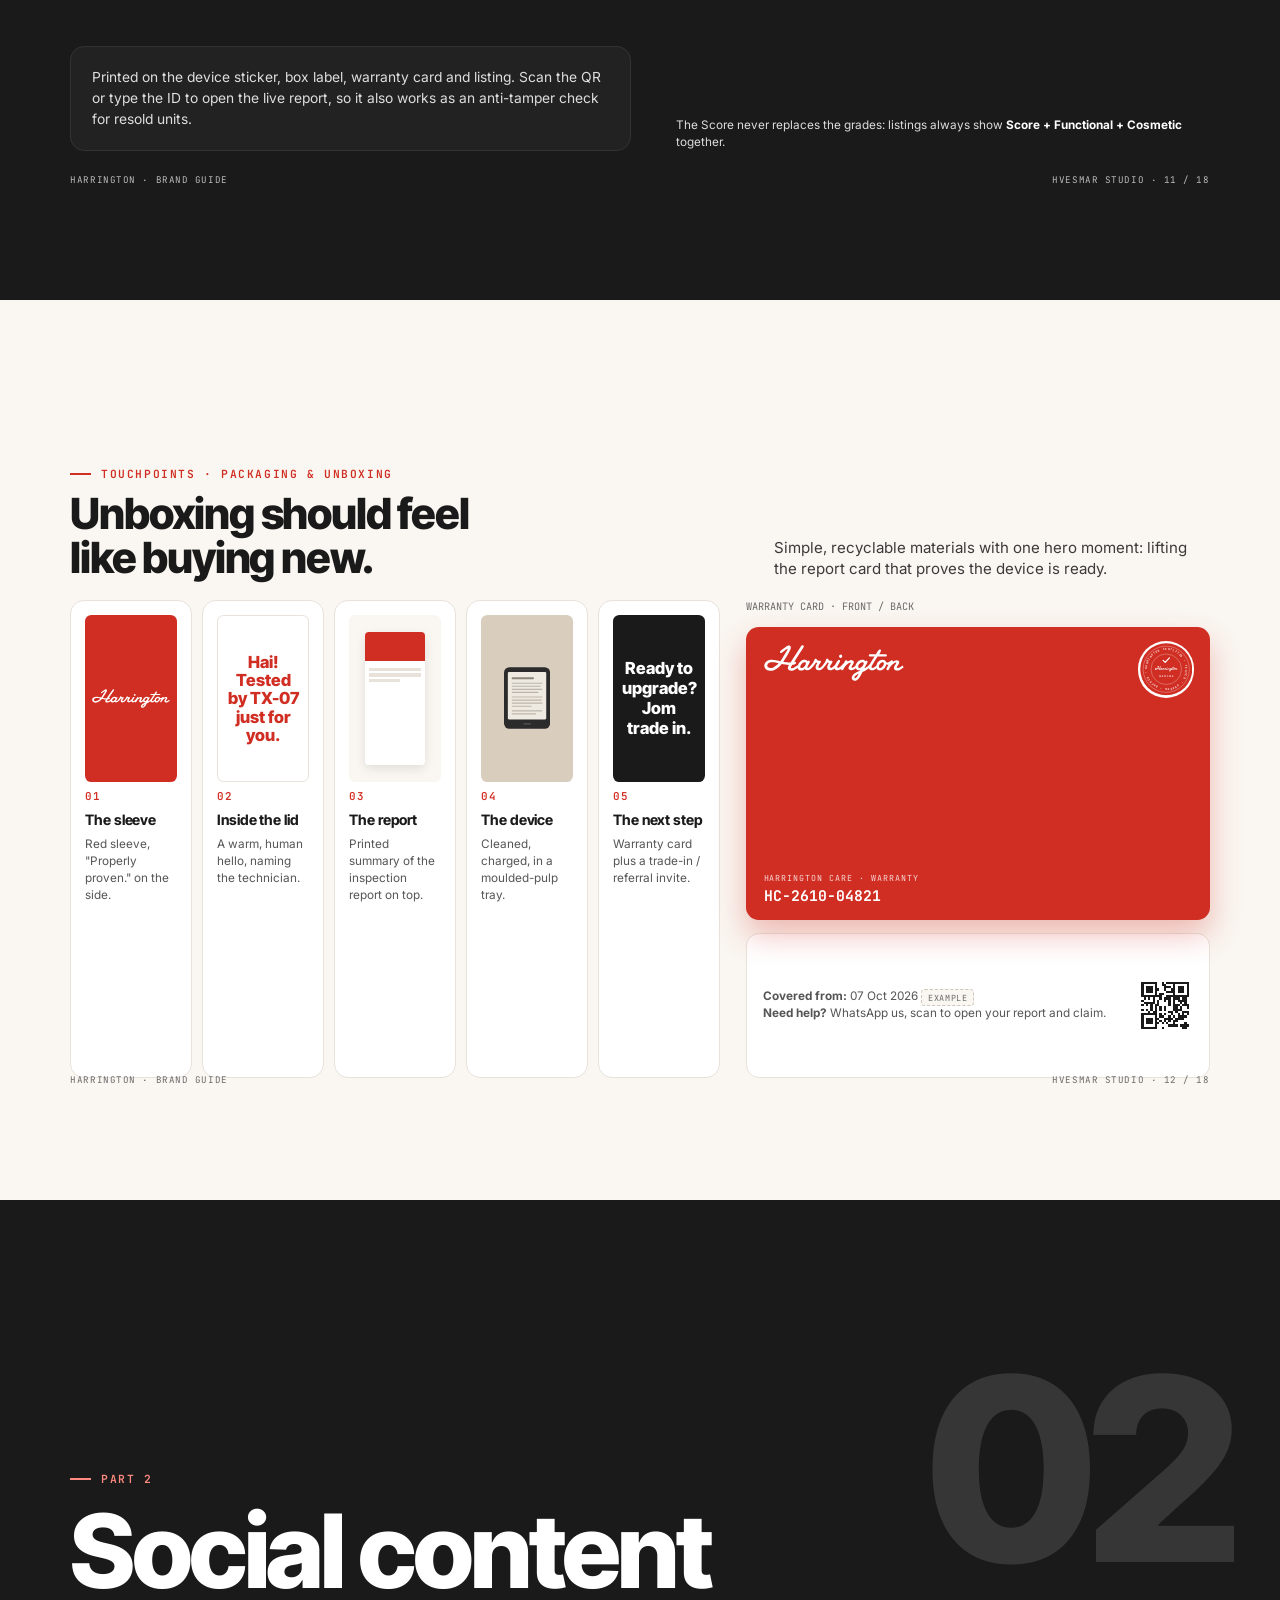
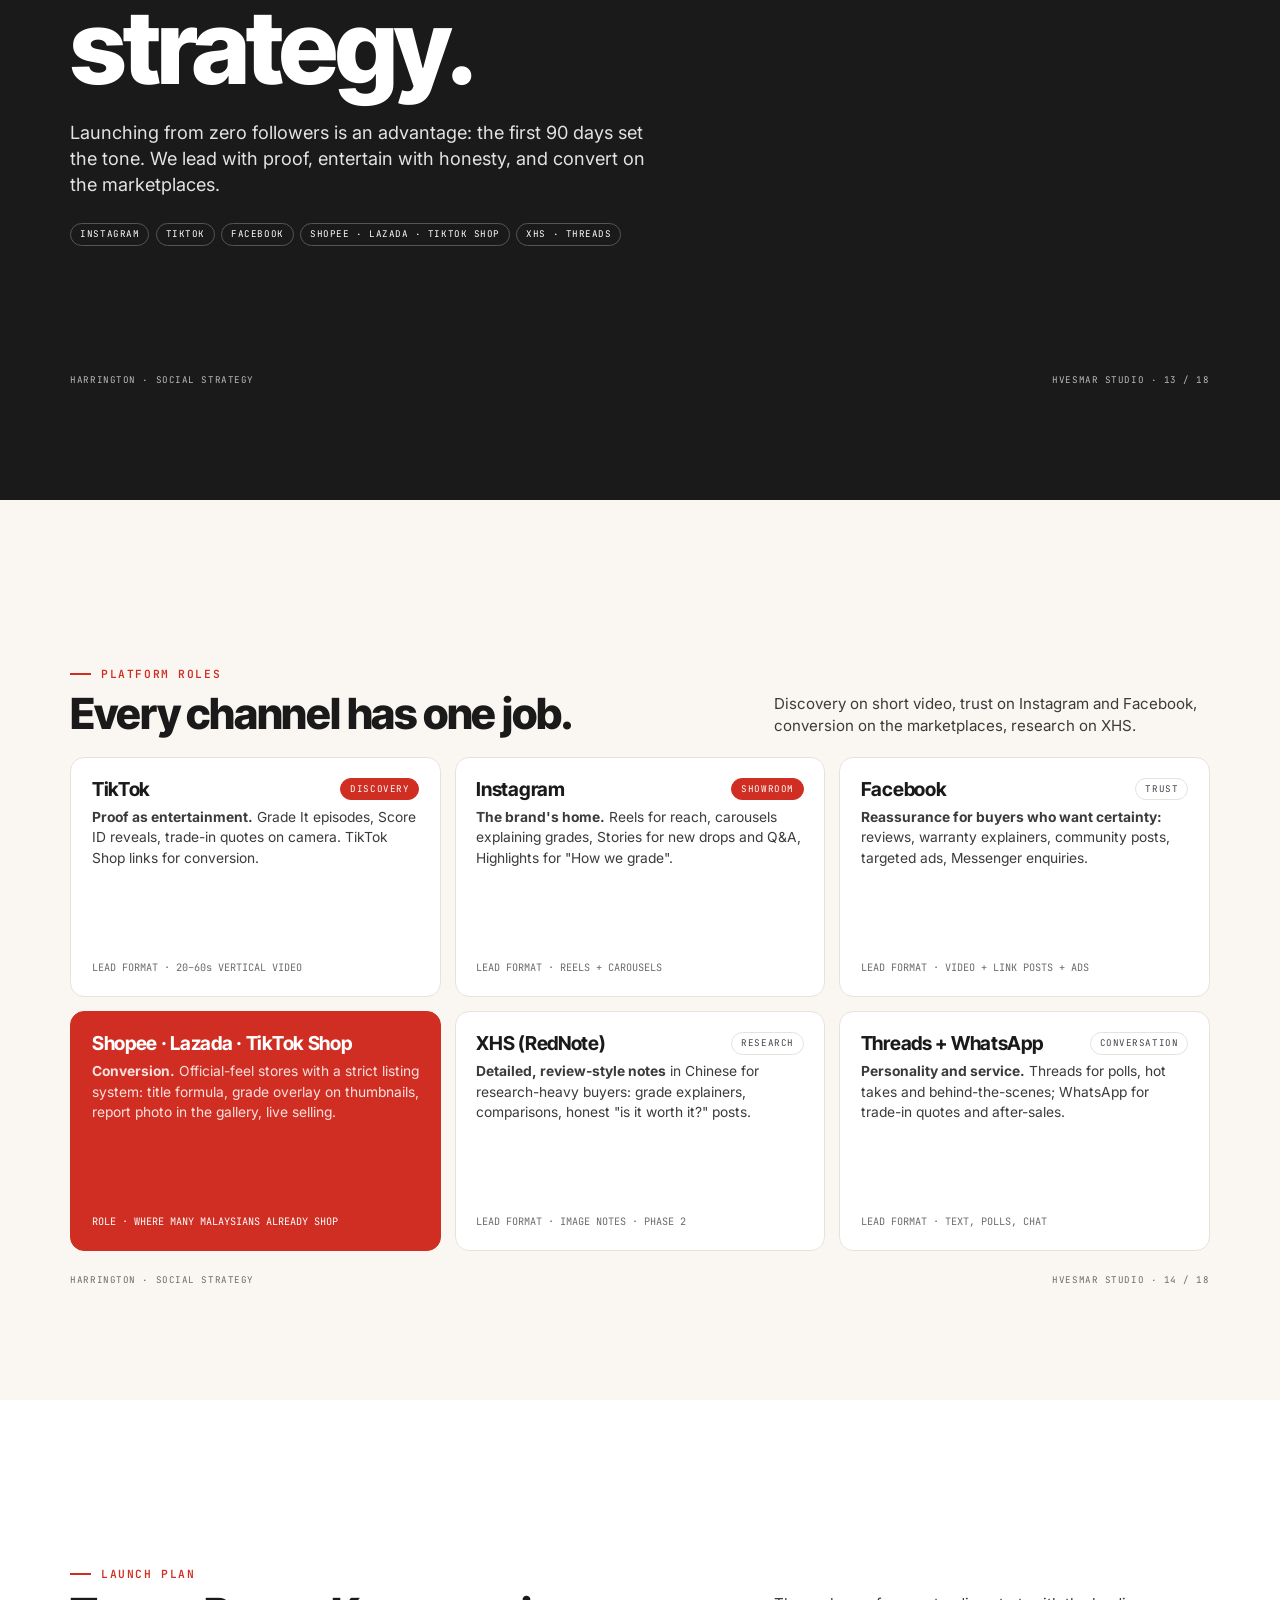
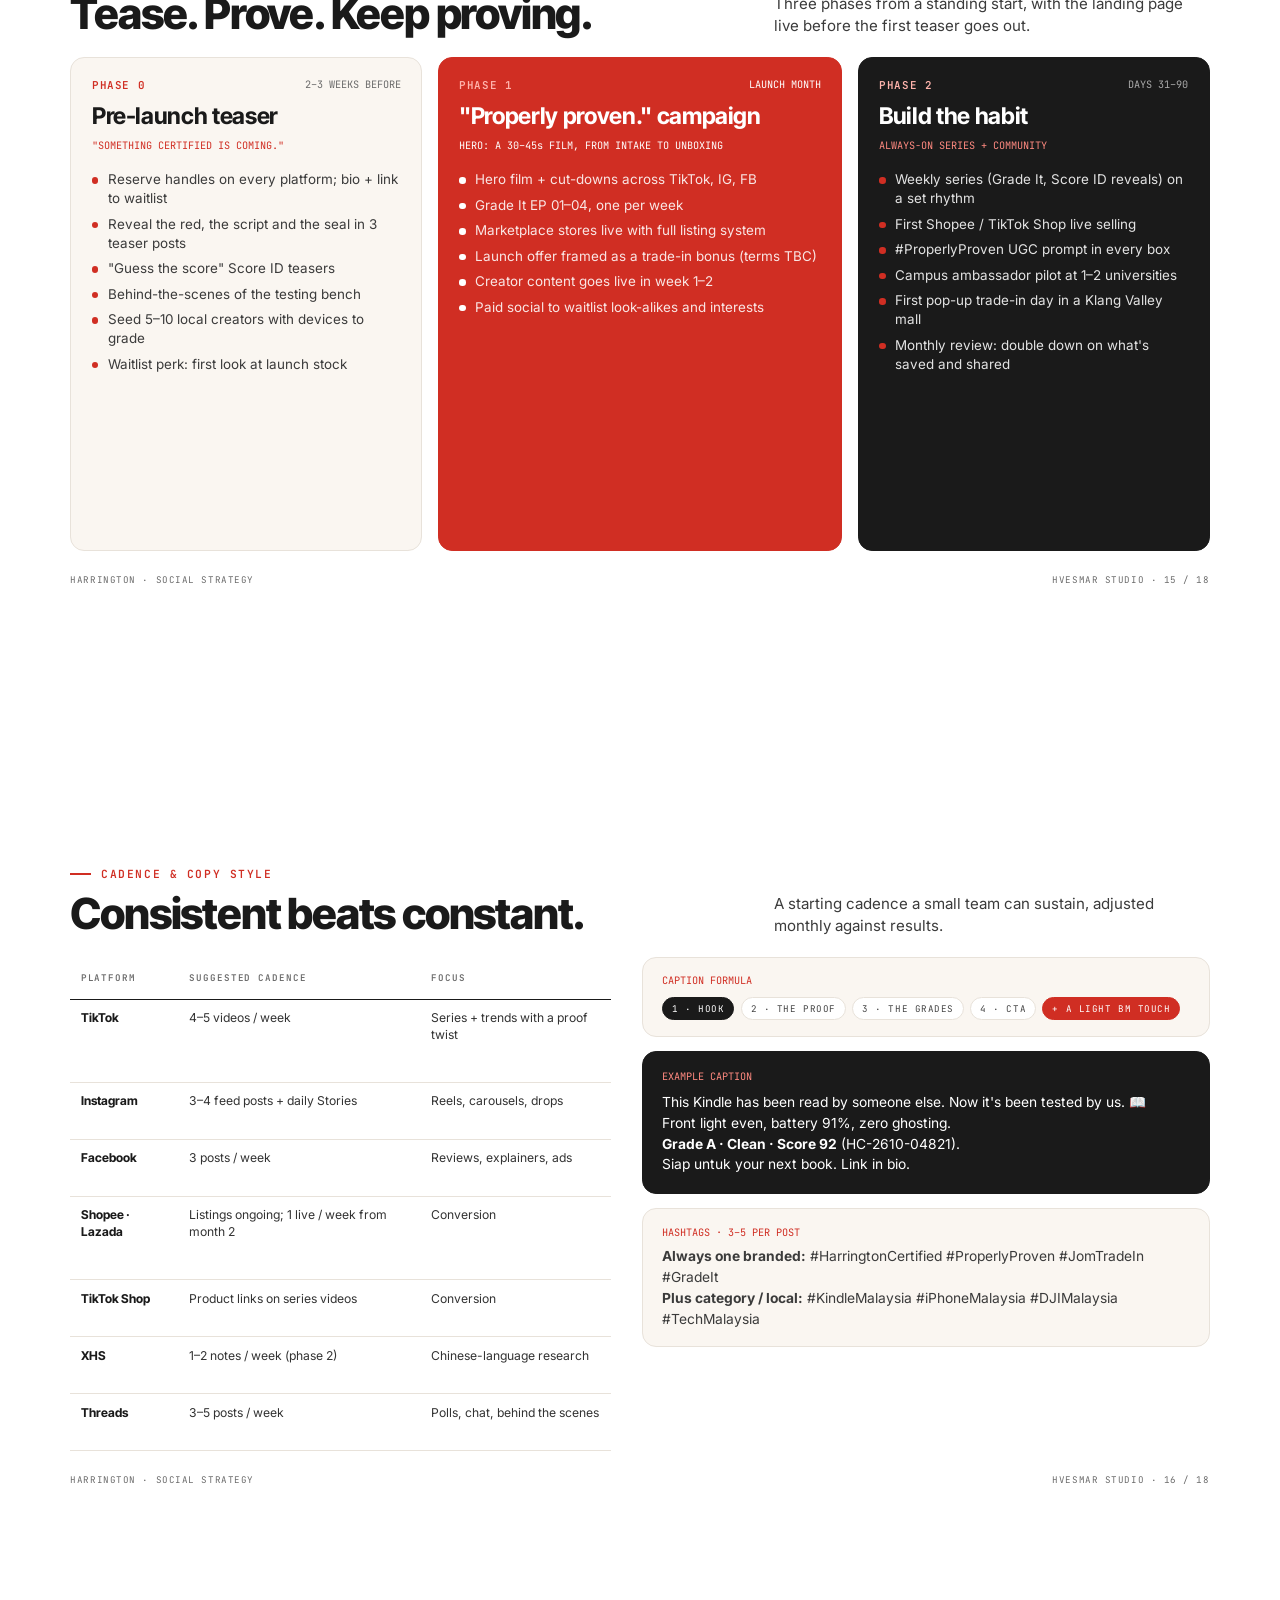
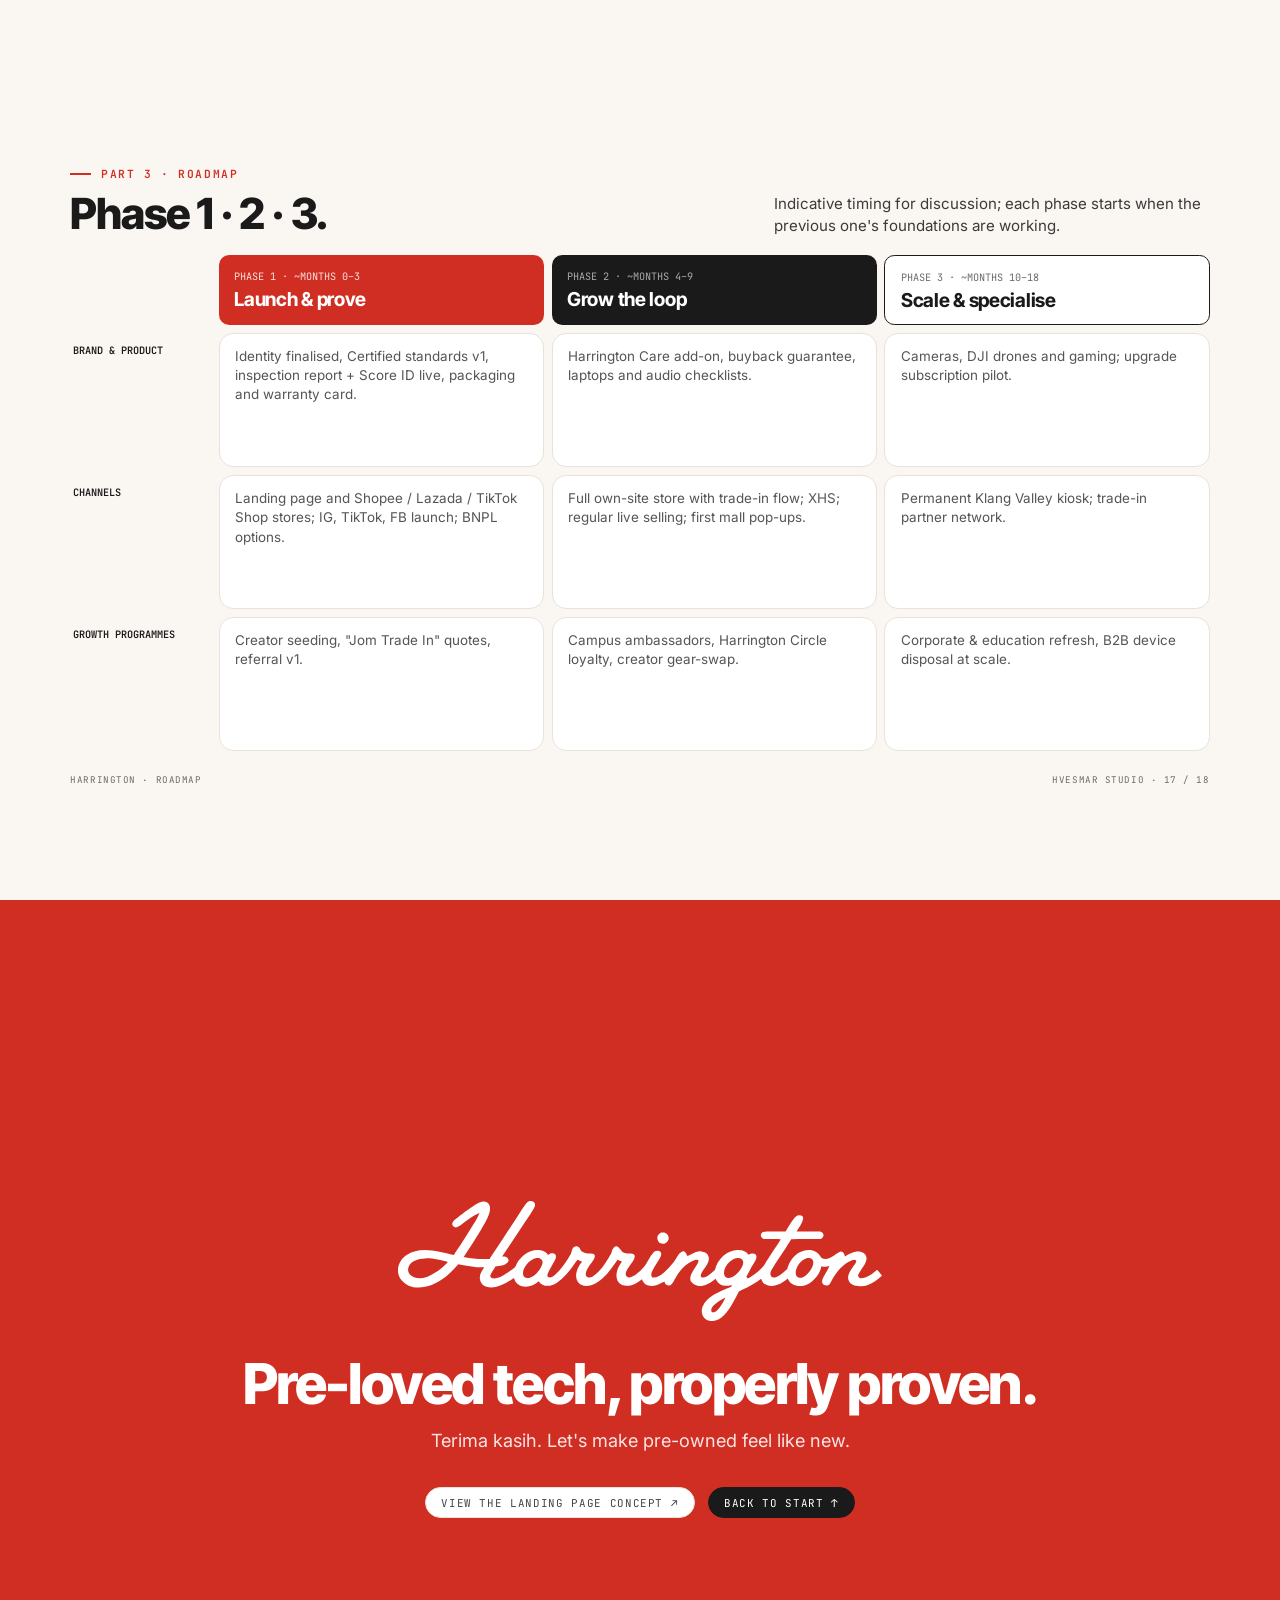
==== commit 8673b87e: "Guide: 18-slide overview (other slides hidden, ?full=1 shows all); Part 3 retitled Roadmap; cover bl" ====
--- a/guide/index.html
+++ b/guide/index.html
@@ -3,8 +3,24 @@
 <head>
 <meta charset="utf-8">
 <meta name="viewport" content="width=device-width,initial-scale=1">
-<title>Harrington · Brand Guide, Social Strategy & Ideas to Scale · Hvesmar Studio</title>
+<title>Harrington · Brand Guide, Social Strategy & Roadmap · Hvesmar Studio</title>
 <link rel="stylesheet" href="assets/guide.css">
+<!--
+  OVERVIEW MODE (Oct 2026): this guide is trimmed to an 18-slide overview for the first meeting.
+  Slides not in the overview are HIDDEN, not deleted: their <section> carries a `data-hidden` attribute.
+  - To re-enable a slide permanently: remove `data-hidden` from its <section> in .guide-work/src and run build.sh.
+  - To see every slide with full numbering: open the guide with ?full=1 (e.g. guide/?full=1).
+  Text that differs between modes uses .ov-only / .full-only; data-part-full holds the full-mode part label.
+  Numbering, footers, contents, counter, progress and keyboard nav are computed from visible slides in guide.js.
+-->
+<script>if(/[?&]full=1(&|$)/.test(location.search)){document.documentElement.classList.add('full');document.title='Harrington · Brand Guide, Social Strategy & Ideas to Scale · Hvesmar Studio';}</script>
+<style>
+html:not(.full) section.s[data-hidden]{display:none!important}
+html.full .ov-only,html:not(.full) .full-only{display:none!important}
+i.ov-only,i.full-only{font-style:inherit}
+ul.toc-gen li{padding-left:0;margin:.45rem 0}ul.toc-gen li:before{display:none}
+.toc-n{font-family:var(--m);font-weight:600;font-size:.82em;opacity:.7;margin-right:.55em}
+</style>
 </head>
 <body>
 <svg width="0" height="0" style="position:absolute" aria-hidden="true">
@@ -52,11 +68,11 @@
 </svg>
 
 <nav class="nav">
-  <a class="brand" href="#s1"><img src="assets/logo-red.svg" alt="Harrington"><span>Brand guide · Content · Growth</span></a>
+  <a class="brand" href="#s1"><img src="assets/logo-red.svg" alt="Harrington"><span>Brand guide · Content · <i class="ov-only">Roadmap</i><i class="full-only">Growth</i></span></a>
   <div class="parts">
     <a href="#part1" data-part="Brand guide"><b>01</b>Brand guide</a>
     <a href="#part2" data-part="Social strategy"><b>02</b>Social strategy</a>
-    <a href="#part3" data-part="Ideas to scale"><b>03</b>Ideas to scale</a>
+    <a href="#part3" data-part="Roadmap" data-part-full="Ideas to scale"><b>03</b><i class="ov-only">Roadmap</i><i class="full-only">Ideas to scale</i></a>
   </div>
   <div class="right">
     <a class="lk" href="../">← Cover</a>
@@ -77,7 +93,7 @@
   <div style="flex:1;display:grid;grid-template-columns:1.25fr .75fr;align-items:center;gap:3rem">
    <div>
     <img src="assets/logo-white.svg" alt="Harrington" style="width:44rem;margin:-1rem 0 2.6rem -0.6rem">
-    <h1 class="display" style="font-size:4.6rem;max-width:52rem">Brand guide proposal, social content strategy &amp; ideas to scale.</h1>
+    <h1 class="display" style="font-size:4.6rem;max-width:52rem">Brand guide proposal, social content strategy &amp; <i class="ov-only">roadmap</i><i class="full-only">ideas to scale</i>.</h1>
     <p class="lead" style="margin-top:1.6rem;font-size:1.5rem"><b style="color:#fff">Pre-loved tech, properly proven.</b> Every device tested, graded and backed by Harrington Certified.</p>
    </div>
    <div style="position:relative;height:34rem">
@@ -92,7 +108,7 @@
    </div>
   </div>
   <div style="display:flex;justify-content:space-between;align-items:flex-end;border-top:1px solid rgba(255,255,255,.35);padding-top:1.2rem;margin-bottom:-1.6rem">
-   <div class="p">Part 1 · Brand guide &nbsp;&nbsp; Part 2 · Social content strategy &nbsp;&nbsp; Part 3 · Ideas to scale</div>
+   <div class="p">Part 1 · Brand guide &nbsp;&nbsp; Part 2 · Social content strategy &nbsp;&nbsp; Part 3 · <i class="ov-only">Roadmap</i><i class="full-only">Ideas to scale</i></div>
    <div class="mono" style="font-size:.78rem;opacity:.8">Use ← → or PageDown to navigate · C for contents</div>
   </div>
  </div>
@@ -102,17 +118,17 @@
 <section class="s" data-title="What's inside">
  <div class="f">
   <div class="hd"><div><div class="eb">What's inside</div><h2>One brand, one proof system,<br>one plan to grow it.</h2></div>
-  <p class="lead">A proposal for how Harrington looks, sounds and earns trust, then how it shows up on social and where it can scale next.</p></div>
+  <p class="lead"><i class="ov-only">A proposal for who Harrington is and how it earns trust, then how it shows up on social and the roadmap to launch and grow.</i><i class="full-only">A proposal for how Harrington looks, sounds and earns trust, then how it shows up on social and where it can scale next.</i></p></div>
   <div class="g3 body" style="gap:1.6rem">
-   <a href="#part1" class="card rd" style="text-decoration:none;display:flex;flex-direction:column">
+   <a href="#part1" data-part="Brand guide" class="card rd" style="text-decoration:none;display:flex;flex-direction:column">
     <div class="big-n" style="font-size:6rem">01</div><h3 style="margin:1.2rem 0 .8rem;font-size:1.9rem">Brand guide proposal</h3>
-    <ul class="clean" style="font-size:1.1rem"><li>The pivot story &amp; brand foundations</li><li>Competitive landscape &amp; positioning</li><li>Personality &amp; voice</li><li>Logo, colour, type, imagery, graphic devices</li><li><b style="color:#fff">Harrington Certified system</b></li><li>Touchpoints, packaging to marketplace</li></ul></a>
-   <a href="#part2" class="card dk" style="text-decoration:none;display:flex;flex-direction:column">
+    <ul data-toc-part="Brand guide" class="clean" style="font-size:1.1rem"><li>The pivot story &amp; brand foundations</li><li>Competitive landscape &amp; positioning</li><li>Personality &amp; voice</li><li>Logo, colour, type, imagery, graphic devices</li><li><b style="color:#fff">Harrington Certified system</b></li><li>Touchpoints, packaging to marketplace</li></ul></a>
+   <a href="#part2" data-part="Social strategy" class="card dk" style="text-decoration:none;display:flex;flex-direction:column">
     <div class="big-n" style="font-size:6rem;color:#fff">02</div><h3 style="margin:1.2rem 0 .8rem;font-size:1.9rem">Social content strategy</h3>
-    <ul class="clean"><li>Platform roles, IG to TikTok Shop</li><li>Five content pillars</li><li>Signature series</li><li>Mock posts in the brand style</li><li>Launch plan &amp; first 90 days</li><li>4-week calendar, cadence, KPIs</li></ul></a>
-   <a href="#part3" class="card" style="text-decoration:none;color:var(--ink);display:flex;flex-direction:column">
-    <div class="big-n" style="font-size:6rem;color:var(--red)">03</div><h3 style="margin:1.2rem 0 .8rem;font-size:1.9rem">Ideas to scale</h3>
-    <ul class="clean"><li>Trade-in, buyback &amp; upgrade programmes</li><li>Harrington Care, BNPL options</li><li>B2B, education &amp; campus</li><li>Pop-ups, loyalty &amp; referral</li><li>Category expansion &amp; roadmap</li><li>Proposed next steps</li></ul></a>
+    <ul data-toc-part="Social strategy" class="clean"><li>Platform roles, IG to TikTok Shop</li><li>Five content pillars</li><li>Signature series</li><li>Mock posts in the brand style</li><li>Launch plan &amp; first 90 days</li><li>4-week calendar, cadence, KPIs</li></ul></a>
+   <a href="#part3" data-part="Roadmap" data-part-full="Ideas to scale" class="card" style="text-decoration:none;color:var(--ink);display:flex;flex-direction:column">
+    <div class="big-n" style="font-size:6rem;color:var(--red)">03</div><h3 style="margin:1.2rem 0 .8rem;font-size:1.9rem"><i class="ov-only">Roadmap</i><i class="full-only">Ideas to scale</i></h3>
+    <ul data-toc-part="Roadmap" class="clean"><li>Trade-in, buyback &amp; upgrade programmes</li><li>Harrington Care, BNPL options</li><li>B2B, education &amp; campus</li><li>Pop-ups, loyalty &amp; referral</li><li>Category expansion &amp; roadmap</li><li>Proposed next steps</li></ul></a>
   </div>
  </div>
 </section>
@@ -123,12 +139,13 @@
   <div class="big-n" style="font-size:20rem;opacity:.16;position:absolute;right:4rem;top:6rem;color:#fff">01</div>
   <div class="eb">Part 1</div>
   <h1 class="display" style="margin-top:1.4rem;font-size:8rem">Brand guide<br>proposal.</h1>
-  <p class="lead" style="margin-top:2rem;max-width:44rem">Who Harrington is, how it looks and sounds, and the certification system at the centre of the brand.</p>
+  <p class="lead" style="margin-top:2rem;max-width:44rem"><i class="ov-only">Who Harrington is, what it stands for, and the certification system at the centre of the brand.</i><i class="full-only">Who Harrington is, how it looks and sounds, and the certification system at the centre of the brand.</i></p>
  </div>
 </section>
 
 <!-- 04 PIVOT -->
-<section class="s" data-part="Brand guide" data-title="The pivot story">
+<!-- HIDDEN in the 18-slide overview. Re-enable: delete data-hidden below (or view the guide with ?full=1). -->
+<section data-hidden class="s" data-part="Brand guide" data-title="The pivot story">
  <div class="f">
   <div class="hd"><div><div class="eb">The pivot story</div><h2>From a shelf of e-readers<br>to a home for proven tech.</h2></div>
   <p class="lead">No website and no Instagram yet. That's a clean slate: Harrington can launch with a complete, consistent system from day one.</p></div>
@@ -189,7 +206,7 @@
 <section class="s white" data-part="Brand guide" data-title="Competitive landscape">
  <div class="f">
   <div class="hd"><div><div class="eb">The landscape</div><h2>Where people buy pre-owned<br>tech today.</h2></div>
-  <p class="lead">Described in general, publicly verifiable terms. Sources on the final page. Harrington doesn't need to out-shout anyone, just out-prove them.</p></div>
+  <p class="lead">Described in general, publicly verifiable terms. <span class="full-only">Sources on the final page. </span>Harrington doesn't need to out-shout anyone, just out-prove them.</p></div>
   <div class="g4 body" style="gap:1.2rem">
    <div class="card" style="display:flex;flex-direction:column"><div class="mono xs">REGIONAL SPECIALIST</div><h3 style="margin:.5rem 0 .8rem;font-size:1.6rem">CompAsia</h3><p class="p">Sells second-hand devices in Malaysia online, with a strong focus on Apple and Samsung, leading with warranty and device-check messaging.</p><hr class="l" style="margin-top:auto"><p class="sm"><b>Lesson:</b> warranty and checks are now table stakes for the category.</p></div>
    <div class="card" style="display:flex;flex-direction:column"><div class="mono xs">GLOBAL MARKETPLACE</div><h3 style="margin:.5rem 0 .8rem;font-size:1.6rem">Back Market</h3><p class="p">Founded in Paris in 2014; a marketplace connecting buyers with vetted professional refurbishers. Its grades describe cosmetic condition, with devices guaranteed fully functional.</p><hr class="l" style="margin-top:auto"><p class="sm"><b>Lesson:</b> a clear, named grading system makes refurbished feel mainstream.</p></div>
@@ -202,7 +219,8 @@
 </section>
 
 <!-- 08 POSITIONING MAP -->
-<section class="s" data-part="Brand guide" data-title="Positioning map">
+<!-- HIDDEN in the 18-slide overview. Re-enable: delete data-hidden below (or view the guide with ?full=1). -->
+<section data-hidden class="s" data-part="Brand guide" data-title="Positioning map">
  <div class="f">
   <div style="display:grid;grid-template-columns:1fr 1.15fr;gap:4rem;height:100%">
    <div style="display:flex;flex-direction:column">
@@ -247,7 +265,8 @@
 </section>
 
 <!-- 10 VOICE -->
-<section class="s" data-part="Brand guide" data-title="Voice: do / don't & sample lines">
+<!-- HIDDEN in the 18-slide overview. Re-enable: delete data-hidden below (or view the guide with ?full=1). -->
+<section data-hidden class="s" data-part="Brand guide" data-title="Voice: do / don't & sample lines">
  <div class="f">
   <div class="hd" style="margin-bottom:1.6rem"><div><div class="eb">Voice</div><h2>Say it like it is.<br>Kindly.</h2></div>
   <p class="lead">Primarily English, with light Bahasa Malaysia touches where they feel natural. Specific beats superlative, every time.</p></div>
@@ -274,7 +293,8 @@
 </section>
 
 <!-- 11 LOGO -->
-<section class="s white" data-part="Brand guide" data-title="Logo: primary versions">
+<!-- HIDDEN in the 18-slide overview. Re-enable: delete data-hidden below (or view the guide with ?full=1). -->
+<section data-hidden class="s white" data-part="Brand guide" data-title="Logo: primary versions">
  <div class="f">
   <div class="hd" style="margin-bottom:1.6rem"><div><div class="eb">Logo</div><h2>The script is the signature.</h2></div>
   <p class="lead">We keep the wordmark the client already loves, now as a clean master vector. Red is home; white is its everyday partner. Next step: the full logo kit (lockups, favicon and app icon, social avatar, minimum-size cut).</p></div>
@@ -292,7 +312,8 @@
 </section>
 
 <!-- 12 LOGO RULES -->
-<section class="s" data-part="Brand guide" data-title="Logo: clear space, minimum size, don'ts">
+<!-- HIDDEN in the 18-slide overview. Re-enable: delete data-hidden below (or view the guide with ?full=1). -->
+<section data-hidden class="s" data-part="Brand guide" data-title="Logo: clear space, minimum size, don'ts">
  <div class="f">
   <div class="hd" style="margin-bottom:1.6rem"><div><div class="eb">Logo rules</div><h2>Give it room. Keep it true.</h2></div></div>
   <div class="body" style="display:grid;grid-template-columns:1fr 1fr 1.5fr;gap:1.5rem">
@@ -318,7 +339,8 @@
 </section>
 
 <!-- 13 COLOUR -->
-<section class="s white" data-part="Brand guide" data-title="Colour palette">
+<!-- HIDDEN in the 18-slide overview. Re-enable: delete data-hidden below (or view the guide with ?full=1). -->
+<section data-hidden class="s white" data-part="Brand guide" data-title="Colour palette">
  <div class="f">
   <div class="hd" style="margin-bottom:1.6rem"><div><div class="eb">Colour</div><h2>Confident red. Calm everything else.</h2></div>
   <p class="lead">Harrington Red is sampled directly from the client's logo file. Paper and white do the heavy lifting so red always lands with impact.</p></div>
@@ -341,7 +363,8 @@
 </section>
 
 <!-- 14 TYPE -->
-<section class="s" data-part="Brand guide" data-title="Typography">
+<!-- HIDDEN in the 18-slide overview. Re-enable: delete data-hidden below (or view the guide with ?full=1). -->
+<section data-hidden class="s" data-part="Brand guide" data-title="Typography">
  <div class="f">
   <div class="hd" style="margin-bottom:1.6rem"><div><div class="eb">Typography</div><h2>Bold headlines. Easy reading.<br>Proof in monospace.</h2></div>
   <p class="lead">Three free, open-source Google Fonts families, identical across the landing page, social and print.</p></div>
@@ -355,7 +378,8 @@
 </section>
 
 <!-- 15 ICONS & PHOTOGRAPHY -->
-<section class="s white" data-part="Brand guide" data-title="Iconography & photography">
+<!-- HIDDEN in the 18-slide overview. Re-enable: delete data-hidden below (or view the guide with ?full=1). -->
+<section data-hidden class="s white" data-part="Brand guide" data-title="Iconography & photography">
  <div class="f">
   <div class="hd" style="margin-bottom:1.6rem"><div><div class="eb">Iconography &amp; photography</div><h2>Honest objects. Real moments.</h2></div>
   <p class="lead">Line icons with rounded joins at a 2.4 px weight. Photography that shows the real unit, true to colour, on Paper.</p></div>
@@ -377,7 +401,8 @@
 </section>
 
 <!-- 16 GRAPHIC DEVICES -->
-<section class="s" data-part="Brand guide" data-title="Graphic devices">
+<!-- HIDDEN in the 18-slide overview. Re-enable: delete data-hidden below (or view the guide with ?full=1). -->
+<section data-hidden class="s" data-part="Brand guide" data-title="Graphic devices">
  <div class="f">
   <div class="hd" style="margin-bottom:1.6rem"><div><div class="eb">Graphic devices</div><h2>Four building blocks of proof.</h2></div>
   <p class="lead">Reusable across product pages, packaging and social. Together they become Harrington's visual signature.</p></div>
@@ -400,7 +425,8 @@
 </section>
 
 <!-- 18 HOW IT WORKS -->
-<section class="s" data-part="Brand guide" data-title="Certified: how it works">
+<!-- HIDDEN in the 18-slide overview. Re-enable: delete data-hidden below (or view the guide with ?full=1). -->
+<section data-hidden class="s" data-part="Brand guide" data-title="Certified: how it works">
  <div class="f">
   <div class="hd"><div><div class="eb">Harrington Certified · Process</div><h2>Five steps from intake<br>to "siap".</h2></div>
   <p class="lead">Proposed workflow. The checklist in step 3 is written per category, so a drone is tested like a drone and an e-reader like an e-reader.</p></div>
@@ -487,7 +513,8 @@
 </section>
 
 <!-- 22 INSPECTION REPORT -->
-<section class="s" data-part="Brand guide" data-title="Mock inspection report">
+<!-- HIDDEN in the 18-slide overview. Re-enable: delete data-hidden below (or view the guide with ?full=1). -->
+<section data-hidden class="s" data-part="Brand guide" data-title="Mock inspection report">
  <div class="f" style="display:grid;grid-template-columns:1fr 1.15fr;gap:4rem;align-items:start">
   <div style="display:flex;flex-direction:column;height:100%">
    <div class="eb">Mock inspection report</div><h2>Every device gets its own paperwork.</h2>
@@ -529,7 +556,8 @@
 </section>
 
 <!-- 23 SCORE ID EVERYWHERE -->
-<section class="s white" data-part="Brand guide" data-title="Score ID on product, packaging & social">
+<!-- HIDDEN in the 18-slide overview. Re-enable: delete data-hidden below (or view the guide with ?full=1). -->
+<section data-hidden class="s white" data-part="Brand guide" data-title="Score ID on product, packaging & social">
  <div class="f">
   <div class="hd" style="margin-bottom:1.6rem"><div><div class="eb">Score ID in the wild</div><h2>Same ID, every touchpoint.</h2></div>
   <p class="lead">The chip is the thread that ties the physical device to its digital proof.</p></div>
@@ -571,7 +599,8 @@
 </section>
 
 <!-- 25 WEB, MARKETPLACE, BOOTH -->
-<section class="s white" data-part="Brand guide" data-title="Touchpoints: website, marketplace, booth">
+<!-- HIDDEN in the 18-slide overview. Re-enable: delete data-hidden below (or view the guide with ?full=1). -->
+<section data-hidden class="s white" data-part="Brand guide" data-title="Touchpoints: website, marketplace, booth">
  <div class="f">
   <div class="hd" style="margin-bottom:1.6rem"><div><div class="eb">Touchpoints · Digital &amp; physical</div><h2>Website, marketplaces, booth.</h2></div>
   <p class="lead">One system everywhere. The landing page concept being presented alongside this guide uses the exact same tokens. <a href="../landing/" style="color:var(--red);font-weight:600">View it ↗</a></p></div>
@@ -622,7 +651,8 @@
 </section>
 
 <!-- 28 PILLARS -->
-<section class="s white" data-part="Social strategy" data-title="Content pillars">
+<!-- HIDDEN in the 18-slide overview. Re-enable: delete data-hidden below (or view the guide with ?full=1). -->
+<section data-hidden class="s white" data-part="Social strategy" data-title="Content pillars">
  <div class="f">
   <div class="hd" style="margin-bottom:1.6rem"><div><div class="eb">Content pillars</div><h2>Five pillars, all pointing to proof.</h2></div>
   <p class="lead">Suggested starting mix in brackets, to rebalance once we see what the audience saves and shares.</p></div>
@@ -637,7 +667,8 @@
 </section>
 
 <!-- 29 SIGNATURE SERIES -->
-<section class="s" data-part="Social strategy" data-title="Signature series">
+<!-- HIDDEN in the 18-slide overview. Re-enable: delete data-hidden below (or view the guide with ?full=1). -->
+<section data-hidden class="s" data-part="Social strategy" data-title="Signature series">
  <div class="f">
   <div class="hd" style="margin-bottom:1.6rem"><div><div class="eb">Signature series</div><h2>Six repeatable formats<br>people come back for.</h2></div>
   <p class="lead">Named series make content easier to produce weekly, and easier for the algorithm and the audience to recognise.</p></div>
@@ -653,7 +684,8 @@
 </section>
 
 <!-- 30 MOCK REELS -->
-<section class="s white" data-part="Social strategy" data-title="Mock posts: short video covers">
+<!-- HIDDEN in the 18-slide overview. Re-enable: delete data-hidden below (or view the guide with ?full=1). -->
+<section data-hidden class="s white" data-part="Social strategy" data-title="Mock posts: short video covers">
  <div class="f" style="display:grid;grid-template-columns:.75fr 1.5fr;gap:3rem">
   <div style="display:flex;flex-direction:column">
    <div class="eb">Mock posts · Short video</div><h2>Thumb-stopping, on brand.</h2>
@@ -696,7 +728,8 @@
 </section>
 
 <!-- 31 MOCK SQUARES -->
-<section class="s white" data-part="Social strategy" data-title="Mock posts: feed & carousel">
+<!-- HIDDEN in the 18-slide overview. Re-enable: delete data-hidden below (or view the guide with ?full=1). -->
+<section data-hidden class="s white" data-part="Social strategy" data-title="Mock posts: feed & carousel">
  <div class="f">
   <div class="hd" style="margin-bottom:1.8rem"><div><div class="eb">Mock posts · Feed &amp; carousel</div><h2>A grid that looks like a brand,<br>not a bazaar.</h2></div>
   <p class="lead">4:5 feed posts. Paper, ink and red rotate so the profile grid stays calm and recognisable. <span class="ex">Example prices</span></p></div>
@@ -735,13 +768,14 @@
   <div class="body" style="display:grid;grid-template-columns:1fr 1.15fr 1fr;gap:1.2rem">
    <div class="card" style="display:flex;flex-direction:column;gap:.8rem"><div style="display:flex;justify-content:space-between"><span class="num">PHASE 0</span><span class="mono xs">2–3 WEEKS BEFORE</span></div><h3 style="font-size:1.8rem">Pre-launch teaser</h3><p class="mono xs" style="color:var(--red)">"SOMETHING CERTIFIED IS COMING."</p><ul class="clean"><li>Reserve handles on every platform; bio + link to waitlist</li><li>Reveal the red, the script and the seal in 3 teaser posts</li><li>"Guess the score" Score ID teasers</li><li>Behind-the-scenes of the testing bench</li><li>Seed 5–10 local creators with devices to grade</li><li>Waitlist perk: first look at launch stock</li></ul></div>
    <div class="card rd" style="display:flex;flex-direction:column;gap:.8rem"><div style="display:flex;justify-content:space-between"><span class="num">PHASE 1</span><span class="mono xs" style="color:#fff">LAUNCH MONTH</span></div><h3 style="font-size:1.8rem">"Properly proven." campaign</h3><p class="mono xs" style="color:#fff">HERO: A 30–45s FILM, FROM INTAKE TO UNBOXING</p><ul class="clean"><li>Hero film + cut-downs across TikTok, IG, FB</li><li>Grade It EP 01–04, one per week</li><li>Marketplace stores live with full listing system</li><li>Launch offer framed as a trade-in bonus (terms TBC)</li><li>Creator content goes live in week 1–2</li><li>Paid social to waitlist look-alikes and interests</li></ul></div>
-   <div class="card dk" style="display:flex;flex-direction:column;gap:.8rem"><div style="display:flex;justify-content:space-between"><span class="num">PHASE 2</span><span class="mono xs" style="color:#aaa">DAYS 31–90</span></div><h3 style="font-size:1.8rem">Build the habit</h3><p class="mono xs" style="color:#ff8a80">ALWAYS-ON SERIES + COMMUNITY</p><ul class="clean"><li>All six series on a weekly rhythm</li><li>First Shopee / TikTok Shop live selling</li><li>#ProperlyProven UGC prompt in every box</li><li>Campus ambassador pilot at 1–2 universities</li><li>First pop-up trade-in day in a Klang Valley mall</li><li>Monthly review: double down on what's saved and shared</li></ul></div>
+   <div class="card dk" style="display:flex;flex-direction:column;gap:.8rem"><div style="display:flex;justify-content:space-between"><span class="num">PHASE 2</span><span class="mono xs" style="color:#aaa">DAYS 31–90</span></div><h3 style="font-size:1.8rem">Build the habit</h3><p class="mono xs" style="color:#ff8a80">ALWAYS-ON SERIES + COMMUNITY</p><ul class="clean"><li><i class="ov-only">Weekly series (Grade It, Score ID reveals) on a set rhythm</i><i class="full-only">All six series on a weekly rhythm</i></li><li>First Shopee / TikTok Shop live selling</li><li>#ProperlyProven UGC prompt in every box</li><li>Campus ambassador pilot at 1–2 universities</li><li>First pop-up trade-in day in a Klang Valley mall</li><li>Monthly review: double down on what's saved and shared</li></ul></div>
   </div>
  </div>
 </section>
 
 <!-- 33 CALENDAR -->
-<section class="s" data-part="Social strategy" data-title="Sample 4-week content calendar">
+<!-- HIDDEN in the 18-slide overview. Re-enable: delete data-hidden below (or view the guide with ?full=1). -->
+<section data-hidden class="s" data-part="Social strategy" data-title="Sample 4-week content calendar">
  <div class="f">
   <div class="hd" style="margin-bottom:1.2rem"><div><div class="eb">Sample calendar · Launch month</div><h2>Four weeks, at a glance.</h2></div>
   <div style="display:flex;gap:1rem;flex-wrap:wrap;max-width:36rem;justify-content:flex-end" class="xs"><span><i class="dot bp1"></i>Proof</span><span><i class="dot bp2"></i>Trade-in</span><span><i class="dot bp3"></i>Tips &amp; culture</span><span><i class="dot bp4"></i>Value</span><span><i class="dot bp5"></i>Community</span></div></div>
@@ -764,7 +798,7 @@
 <section class="s white" data-part="Social strategy" data-title="Cadence, captions & hashtags">
  <div class="f">
   <div class="hd" style="margin-bottom:1.6rem"><div><div class="eb">Cadence &amp; copy style</div><h2>Consistent beats constant.</h2></div>
-  <p class="lead">A starting cadence a small team can sustain, adjusted monthly against the KPIs.</p></div>
+  <p class="lead">A starting cadence a small team can sustain, adjusted monthly against <i class="ov-only">results</i><i class="full-only">the KPIs</i>.</p></div>
   <div class="body" style="display:grid;grid-template-columns:1fr 1.05fr;gap:2.4rem">
    <table class="t">
     <tr><th>Platform</th><th>Suggested cadence</th><th>Focus</th></tr>
@@ -786,7 +820,8 @@
 </section>
 
 <!-- 35 KPIs -->
-<section class="s" data-part="Social strategy" data-title="KPIs to track">
+<!-- HIDDEN in the 18-slide overview. Re-enable: delete data-hidden below (or view the guide with ?full=1). -->
+<section data-hidden class="s" data-part="Social strategy" data-title="KPIs to track">
  <div class="f">
   <div class="hd" style="margin-bottom:1.6rem"><div><div class="eb">Measurement</div><h2>What we'll track.</h2></div>
   <p class="lead">No borrowed benchmarks: we set baselines in the first 30 days, then agree targets together for days 31–90.</p></div>
@@ -801,7 +836,8 @@
  </div>
 </section>
 <!-- 36 PART 3 DIVIDER -->
-<section class="s white" id="part3" data-part="Ideas to scale" data-title="Part 3 · Ideas to scale">
+<!-- HIDDEN in the 18-slide overview. Re-enable: delete data-hidden below (or view the guide with ?full=1). -->
+<section data-hidden class="s white" id="part3" data-part="Roadmap" data-part-full="Ideas to scale" data-title="Part 3 · Ideas to scale">
  <div class="f" style="justify-content:center">
   <div class="big-n" style="font-size:20rem;position:absolute;right:4rem;top:6rem;color:var(--red);opacity:.12">03</div>
   <div class="eb">Part 3</div>
@@ -813,7 +849,8 @@
 </section>
 
 <!-- 37 IDEAS A -->
-<section class="s" data-part="Ideas to scale" data-title="Ideas: make switching easy">
+<!-- HIDDEN in the 18-slide overview. Re-enable: delete data-hidden below (or view the guide with ?full=1). -->
+<section data-hidden class="s" data-part="Roadmap" data-part-full="Ideas to scale" data-title="Ideas: make switching easy">
  <div class="f lg">
   <div class="hd" style="margin-bottom:1.6rem"><div><div class="eb">Ideas to scale · Customer programmes</div><h2>Make switching to Harrington<br>the easy choice.</h2></div>
   <p class="lead">Programmes that lower the cost and the risk of each purchase, and lock in the next trade-in.</p></div>
@@ -828,7 +865,8 @@
 </section>
 
 <!-- 38 IDEAS B -->
-<section class="s white" data-part="Ideas to scale" data-title="Ideas: grow reach & revenue">
+<!-- HIDDEN in the 18-slide overview. Re-enable: delete data-hidden below (or view the guide with ?full=1). -->
+<section data-hidden class="s white" data-part="Roadmap" data-part-full="Ideas to scale" data-title="Ideas: grow reach & revenue">
  <div class="f lg">
   <div class="hd" style="margin-bottom:1.5rem"><div><div class="eb">Ideas to scale · Growth engines</div><h2>Eight engines for reach and supply.</h2></div>
   <p class="lead">Some bring customers, some bring stock. The best ones (B2B, campus, trade-in days) bring both.</p></div>
@@ -846,7 +884,8 @@
 </section>
 
 <!-- 39 CHANNEL STRATEGY -->
-<section class="s" data-part="Ideas to scale" data-title="Marketplace + own site strategy">
+<!-- HIDDEN in the 18-slide overview. Re-enable: delete data-hidden below (or view the guide with ?full=1). -->
+<section data-hidden class="s" data-part="Roadmap" data-part-full="Ideas to scale" data-title="Marketplace + own site strategy">
  <div class="f lg">
   <div class="hd" style="margin-bottom:1.8rem"><div><div class="eb">Channel strategy</div><h2>Rent reach. Own the relationship.</h2></div>
   <p class="lead">Start where buyers already are, and use every order to invite them into Harrington's own world.</p></div>
@@ -867,7 +906,8 @@
 </section>
 
 <!-- 40 CATEGORY EXPANSION -->
-<section class="s white" data-part="Ideas to scale" data-title="Category expansion in phases">
+<!-- HIDDEN in the 18-slide overview. Re-enable: delete data-hidden below (or view the guide with ?full=1). -->
+<section data-hidden class="s white" data-part="Roadmap" data-part-full="Ideas to scale" data-title="Category expansion in phases">
  <div class="f lg">
   <div class="hd" style="margin-bottom:1.6rem"><div><div class="eb">Category expansion</div><h2>Earn the right to each category.</h2></div>
   <p class="lead">A category opens only when its test checklist, parts supply, warranty terms and support knowledge are ready. Suggested order, to be confirmed with the client.</p></div>
@@ -886,9 +926,9 @@
 </section>
 
 <!-- 41 ROADMAP -->
-<section class="s" data-part="Ideas to scale" data-title="Phased roadmap">
+<section class="s" data-part="Roadmap" data-part-full="Ideas to scale" data-title="Phased roadmap">
  <div class="f lg">
-  <div class="hd" style="margin-bottom:1.5rem"><div><div class="eb">Roadmap</div><h2>Phase 1 · 2 · 3.</h2></div>
+  <div class="hd" style="margin-bottom:1.5rem"><div><div class="eb"><i class="ov-only">Part 3 · Roadmap</i><i class="full-only">Roadmap</i></div><h2>Phase 1 · 2 · 3.</h2></div>
   <p class="lead">Indicative timing for discussion; each phase starts when the previous one's foundations are working.</p></div>
   <div class="body" style="display:grid;grid-template-columns:11rem 1fr 1fr 1fr;grid-template-rows:auto 1fr 1fr 1fr;gap:.6rem">
    <div></div>
@@ -912,7 +952,8 @@
 </section>
 
 <!-- 42 NEXT STEPS -->
-<section class="s red" data-part="Ideas to scale" data-title="Next steps with Hvesmar Studio">
+<!-- HIDDEN in the 18-slide overview. Re-enable: delete data-hidden below (or view the guide with ?full=1). -->
+<section data-hidden class="s red" data-part="Roadmap" data-part-full="Ideas to scale" data-title="Next steps with Hvesmar Studio">
  <div class="f lg">
   <div class="hd" style="margin-bottom:2rem"><div><div class="eb">Proposed next steps · Hvesmar Studio</div><h2>Let's build it, properly.</h2></div>
   <p class="lead">Four workstreams Hvesmar Studio proposes to deliver, in order. Scope and timing to agree after this meeting.</p></div>
@@ -929,7 +970,8 @@
 </section>
 
 <!-- 43 SOURCES -->
-<section class="s white" data-part="Ideas to scale" data-title="Sources & notes">
+<!-- HIDDEN in the 18-slide overview. Re-enable: delete data-hidden below (or view the guide with ?full=1). -->
+<section data-hidden class="s white" data-part="Roadmap" data-part-full="Ideas to scale" data-title="Sources & notes">
  <div class="f">
   <div class="hd" style="margin-bottom:1.8rem"><div><div class="eb">Sources &amp; notes</div><h2>How to read this document.</h2></div></div>
   <div class="body" style="display:grid;grid-template-columns:1fr 1fr;gap:3rem">
@@ -942,7 +984,7 @@
 </section>
 
 <!-- 44 CLOSE -->
-<section class="s red" data-part="Ideas to scale" data-title="Terima kasih" data-noft>
+<section class="s red" data-part="Roadmap" data-part-full="Ideas to scale" data-title="Terima kasih" data-noft>
  <div class="f" style="align-items:center;justify-content:center;text-align:center">
   <img src="assets/logo-white.svg" style="width:38rem" alt="Harrington">
   <h2 style="font-size:4.4rem;margin-top:2.6rem">Pre-loved tech, properly proven.</h2>
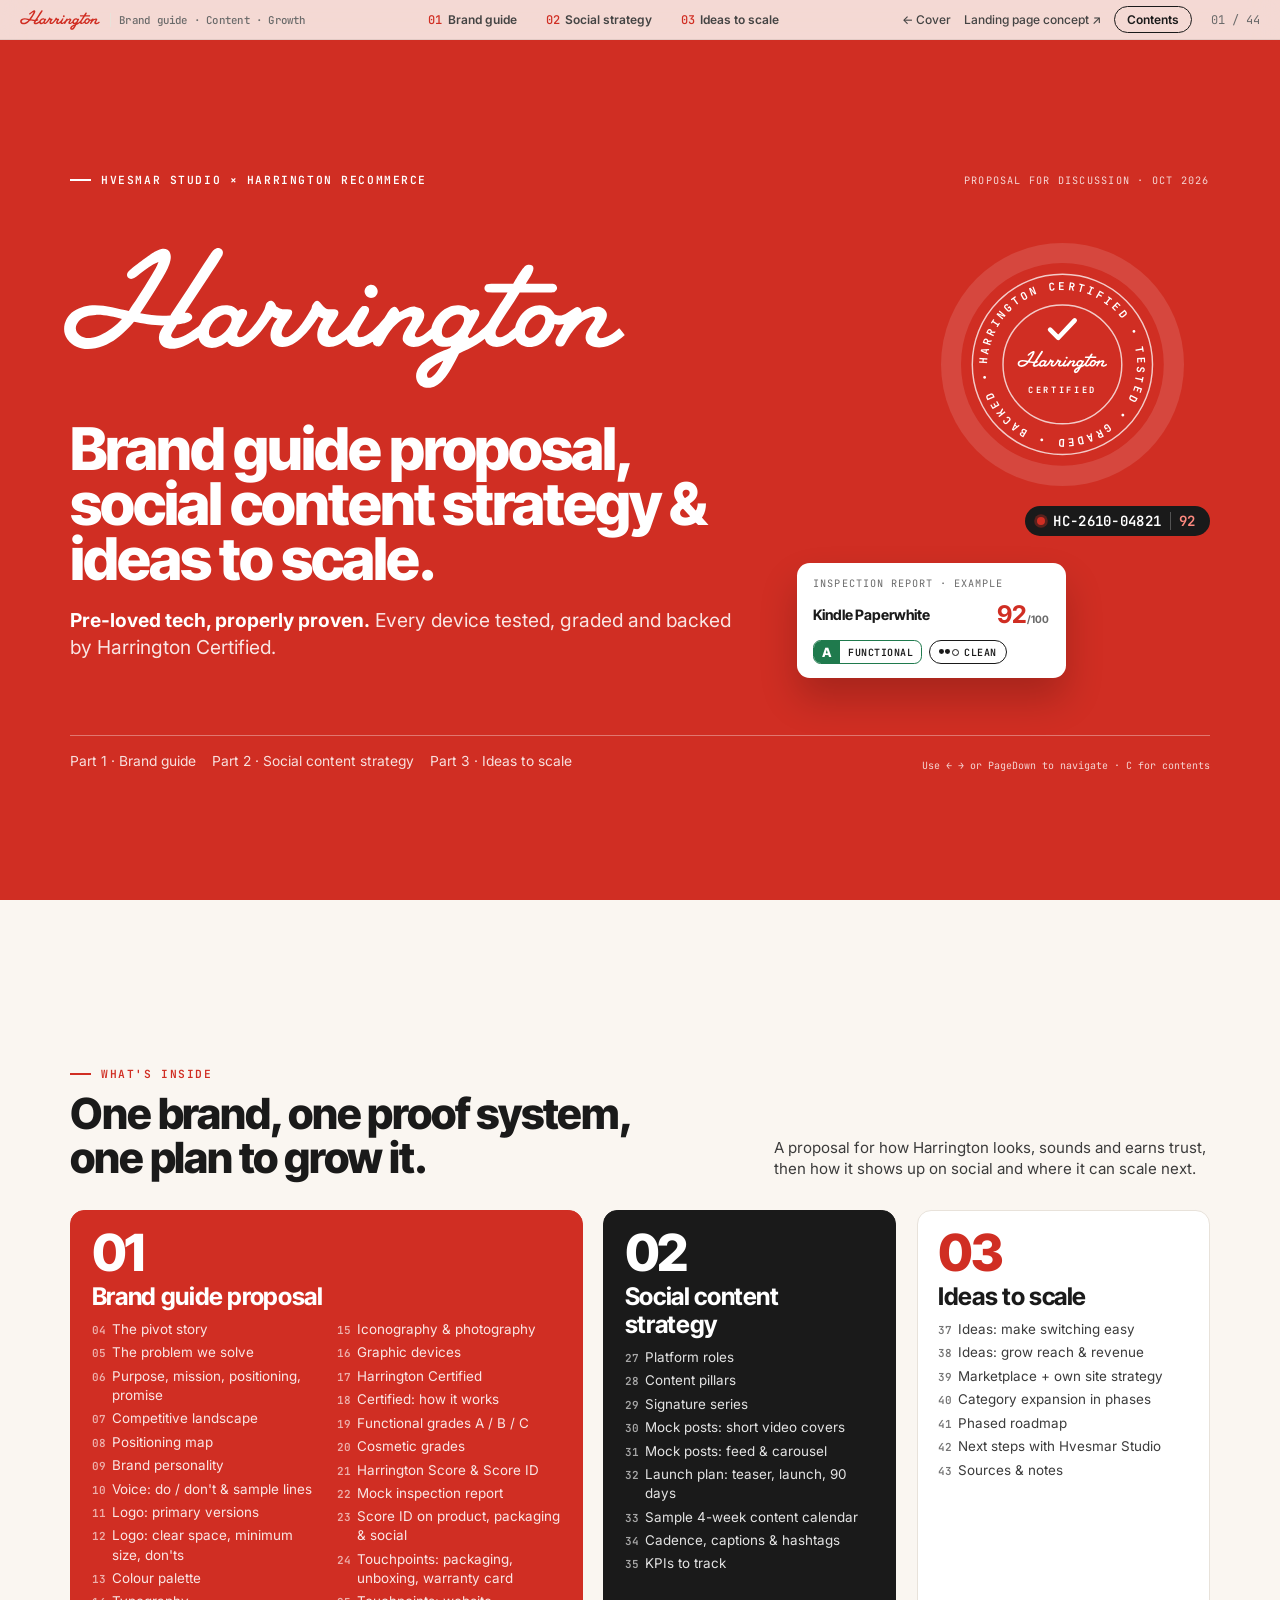
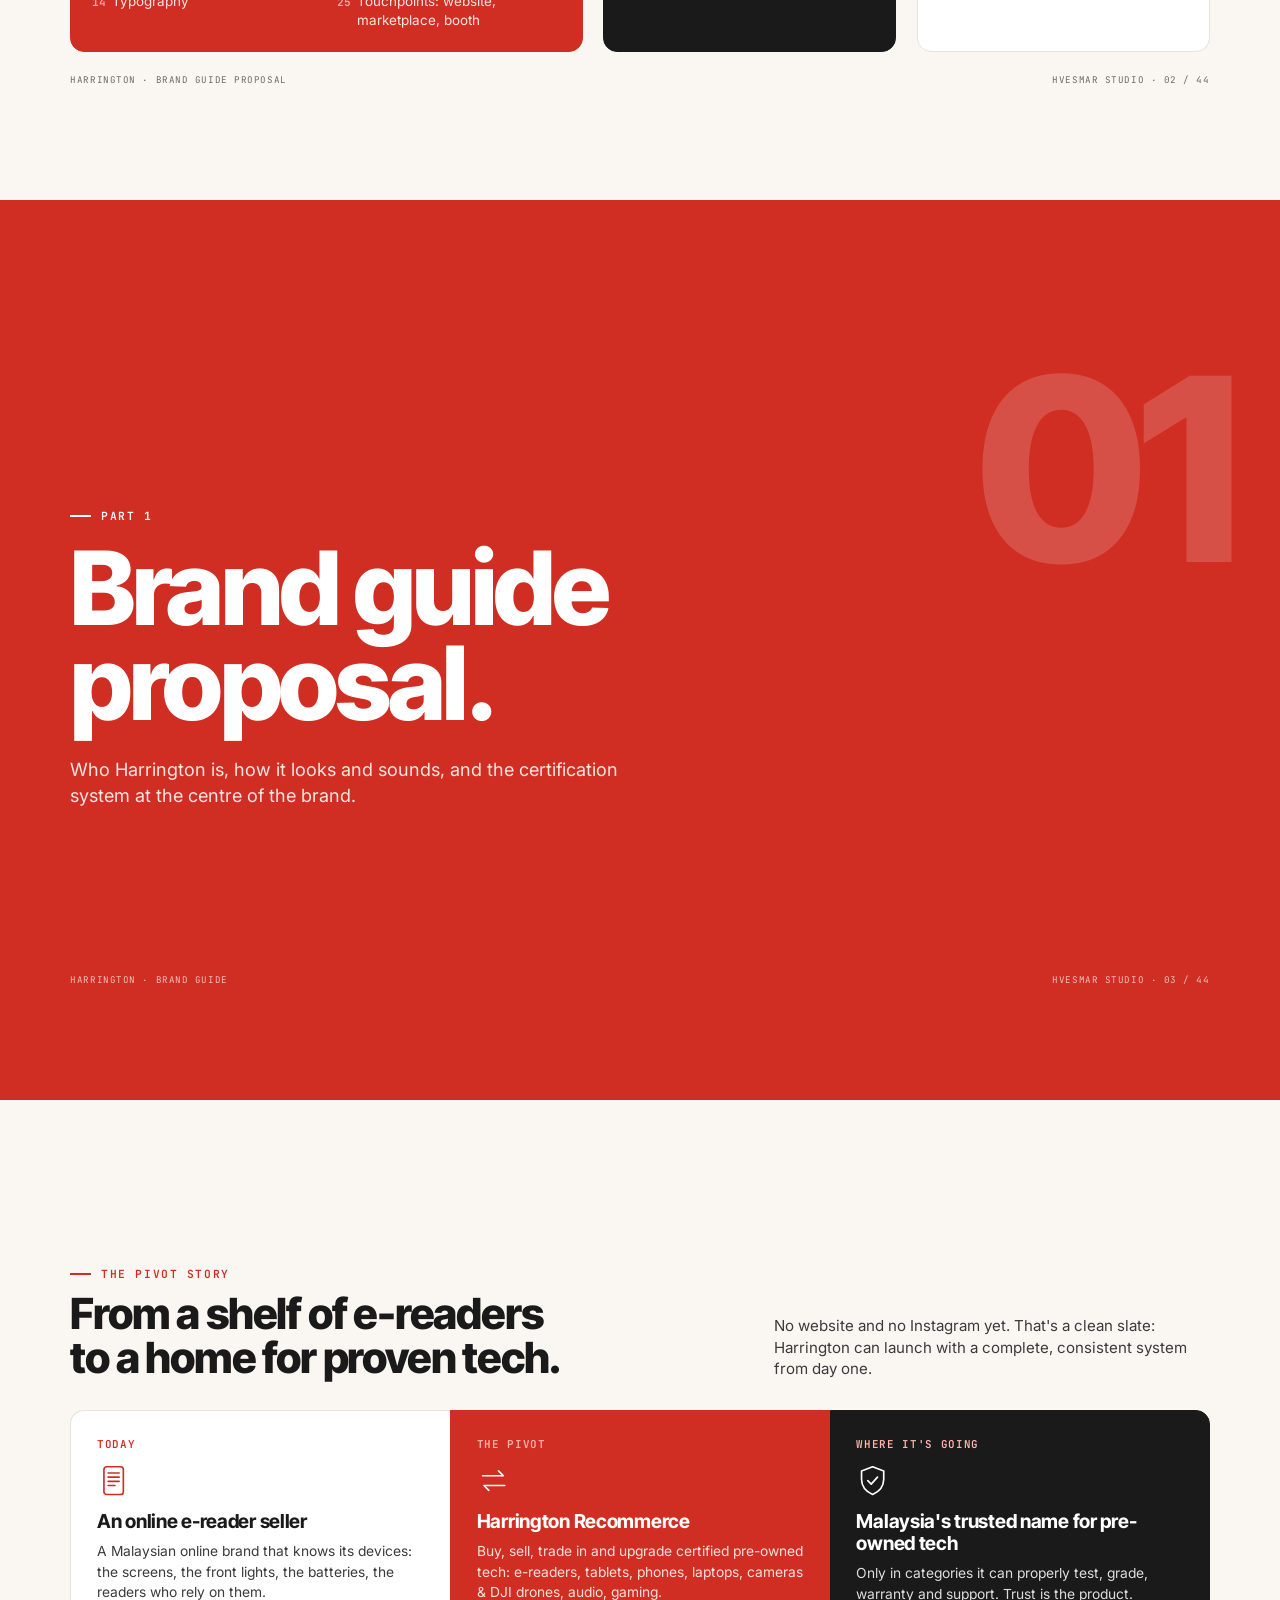
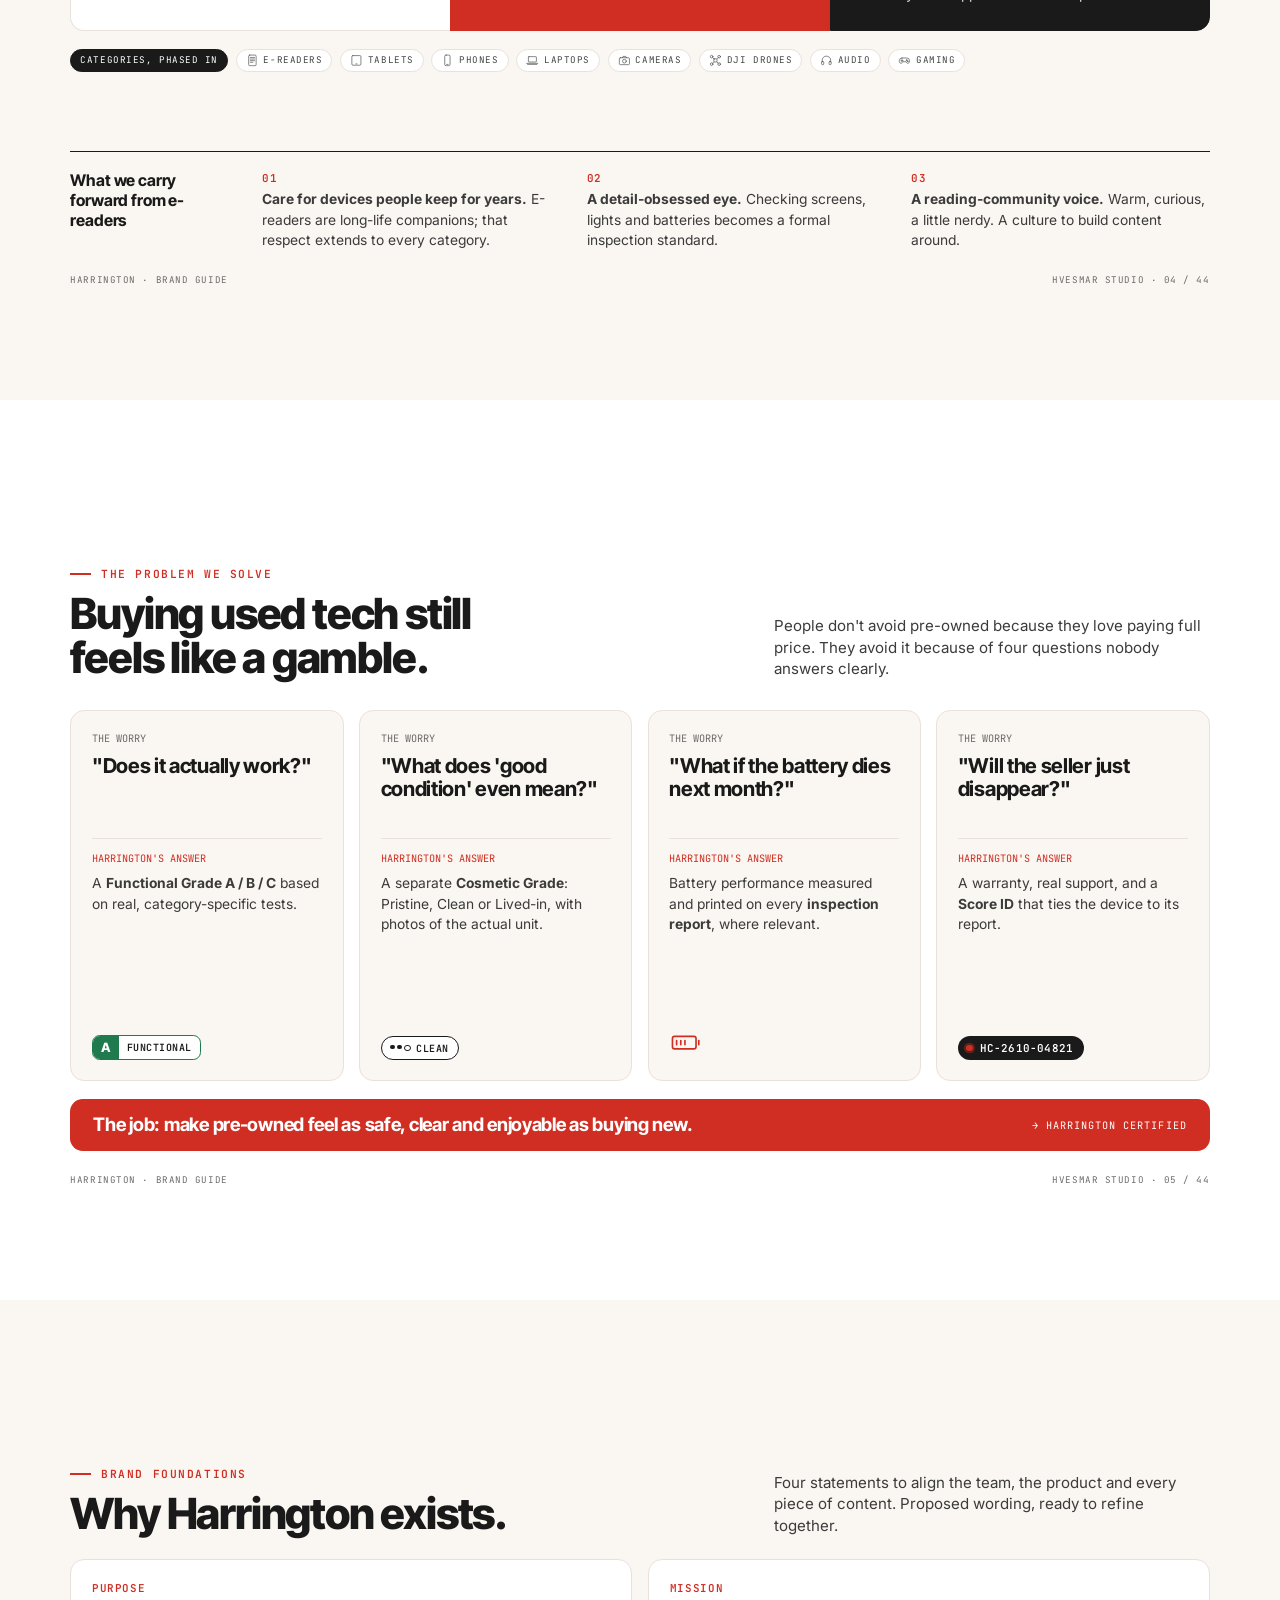
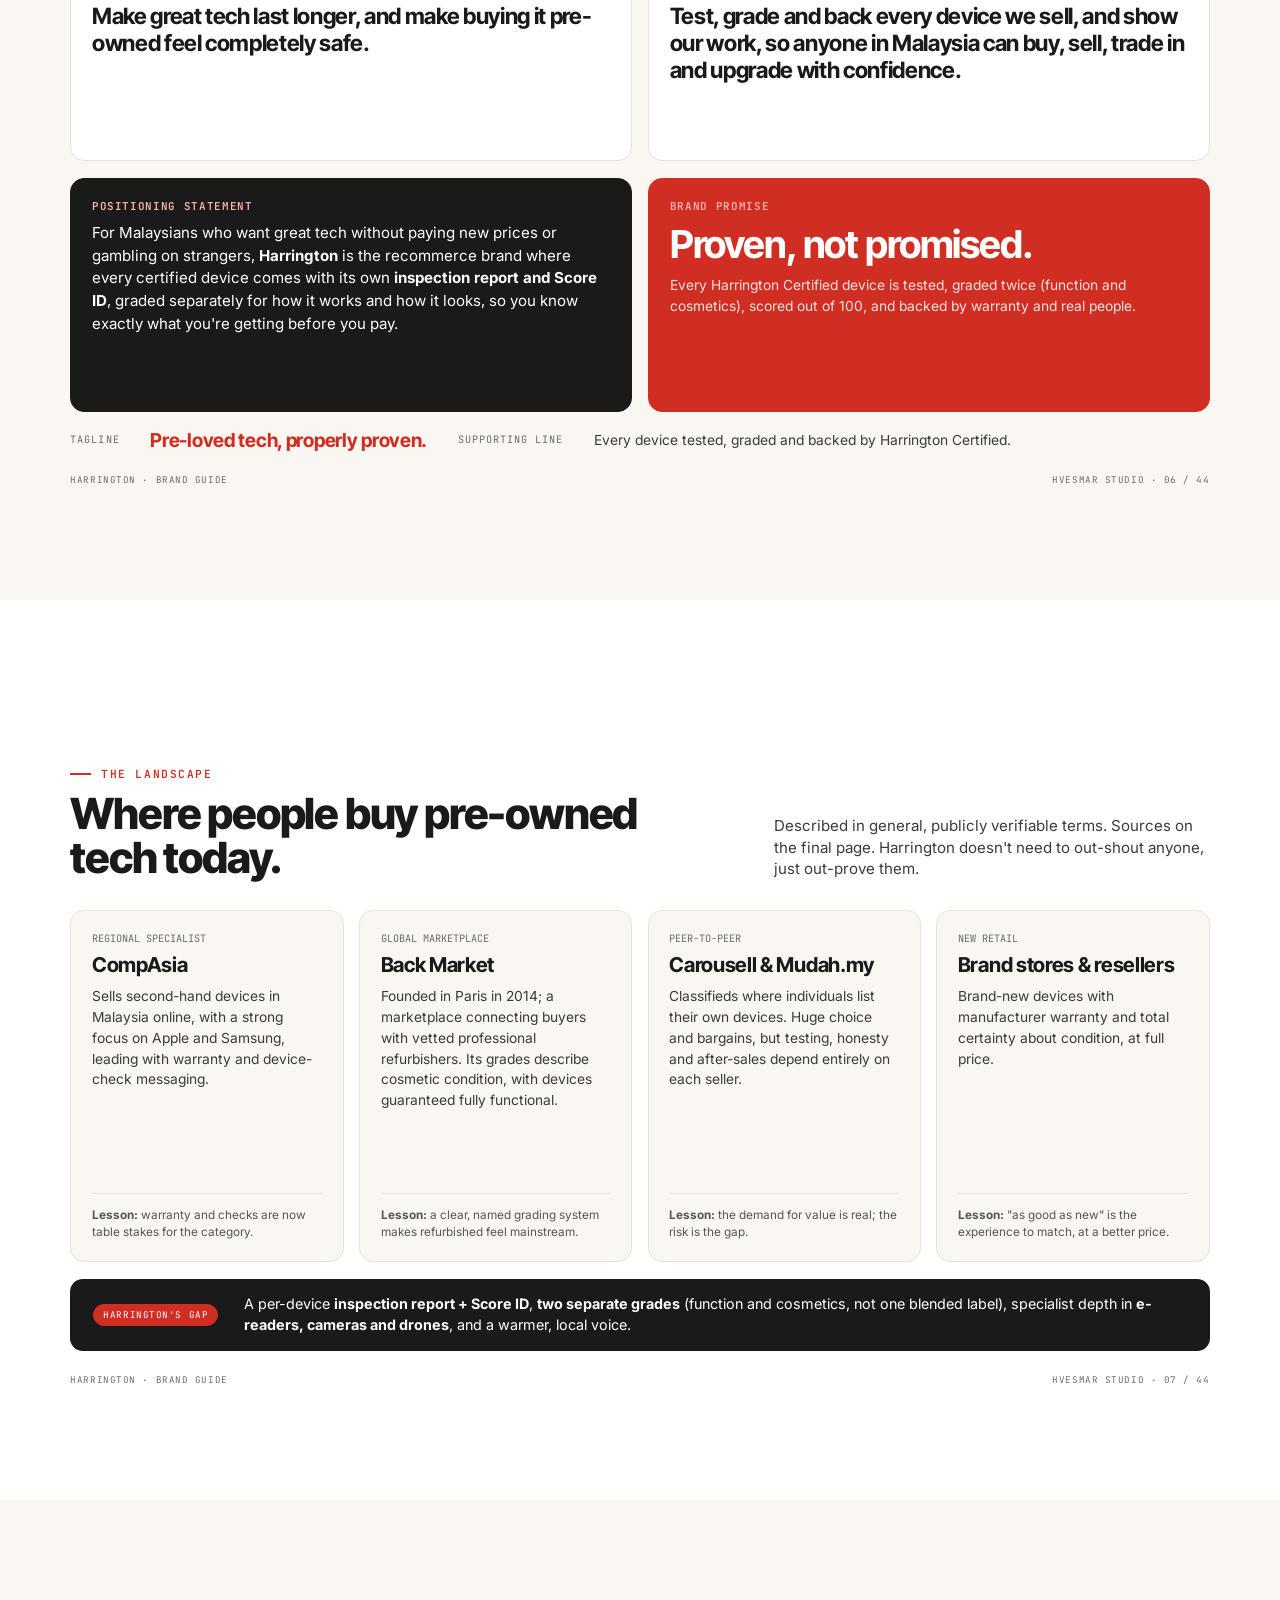
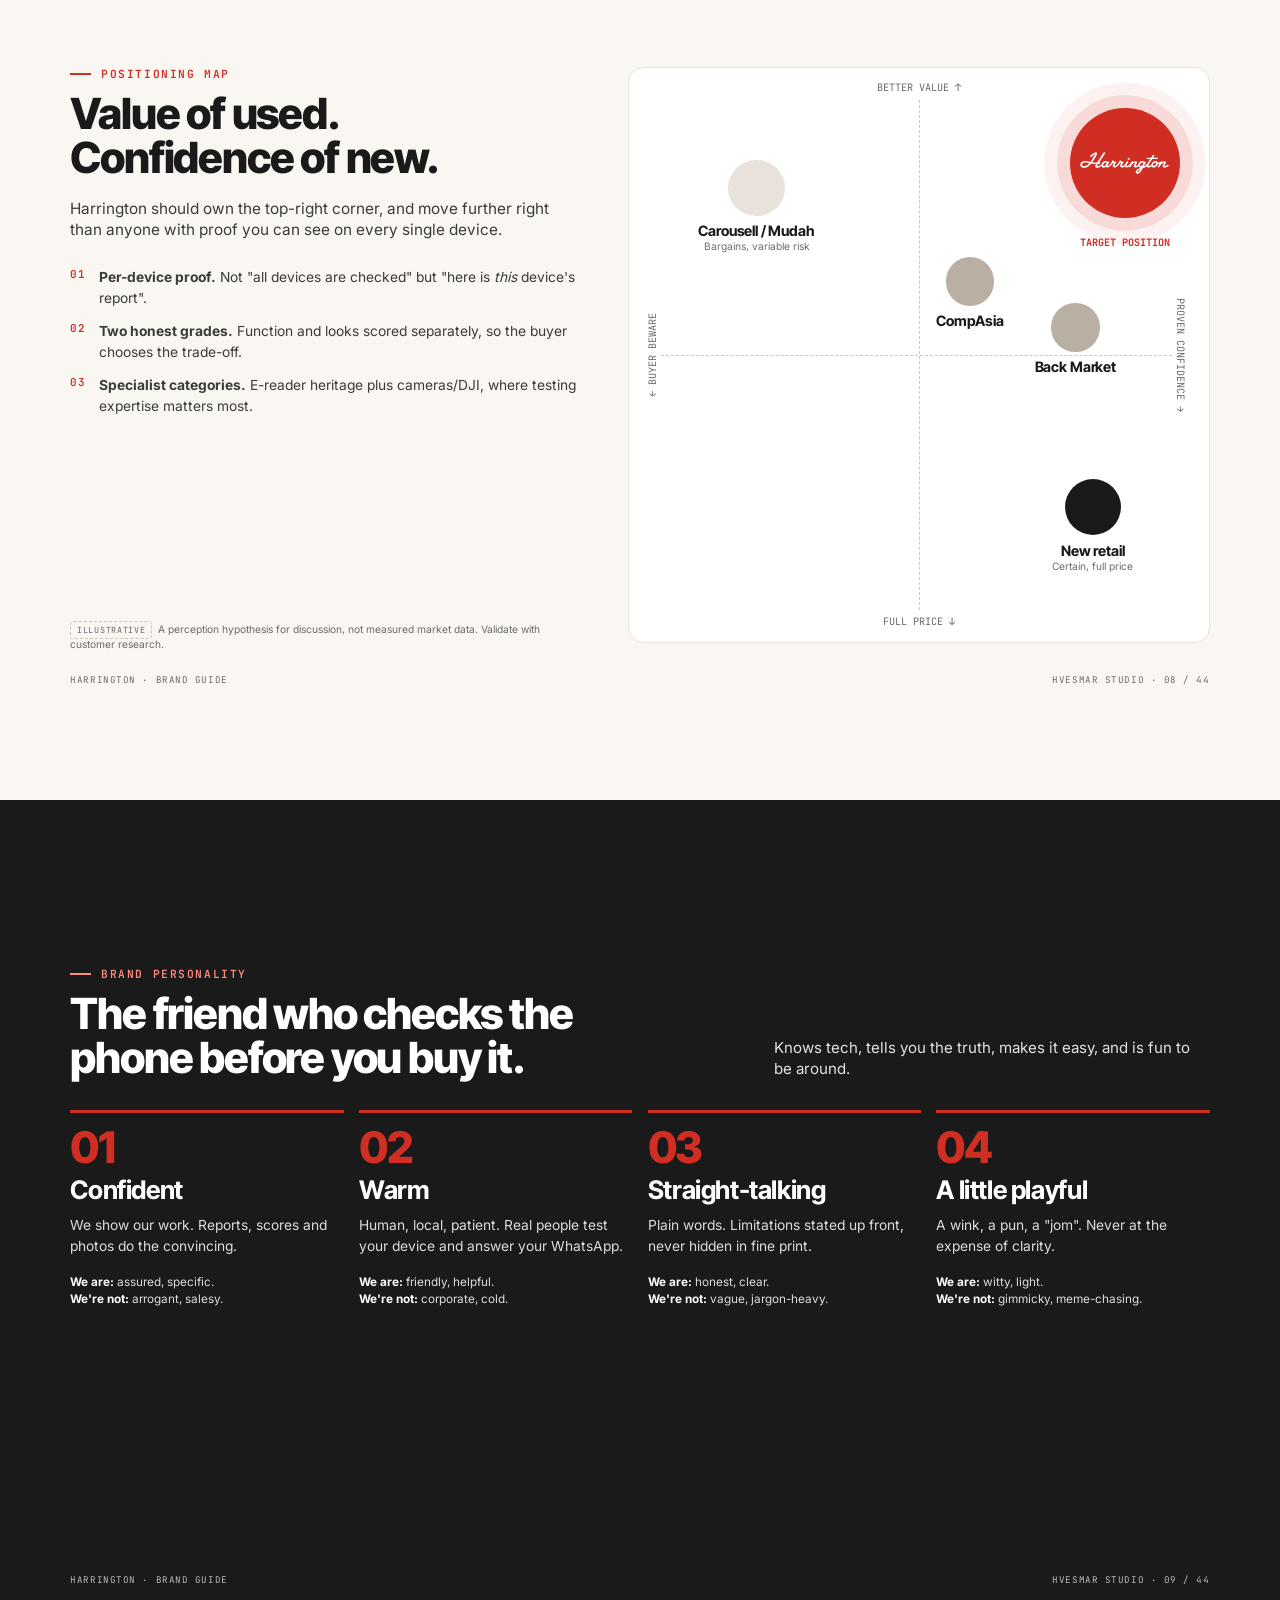
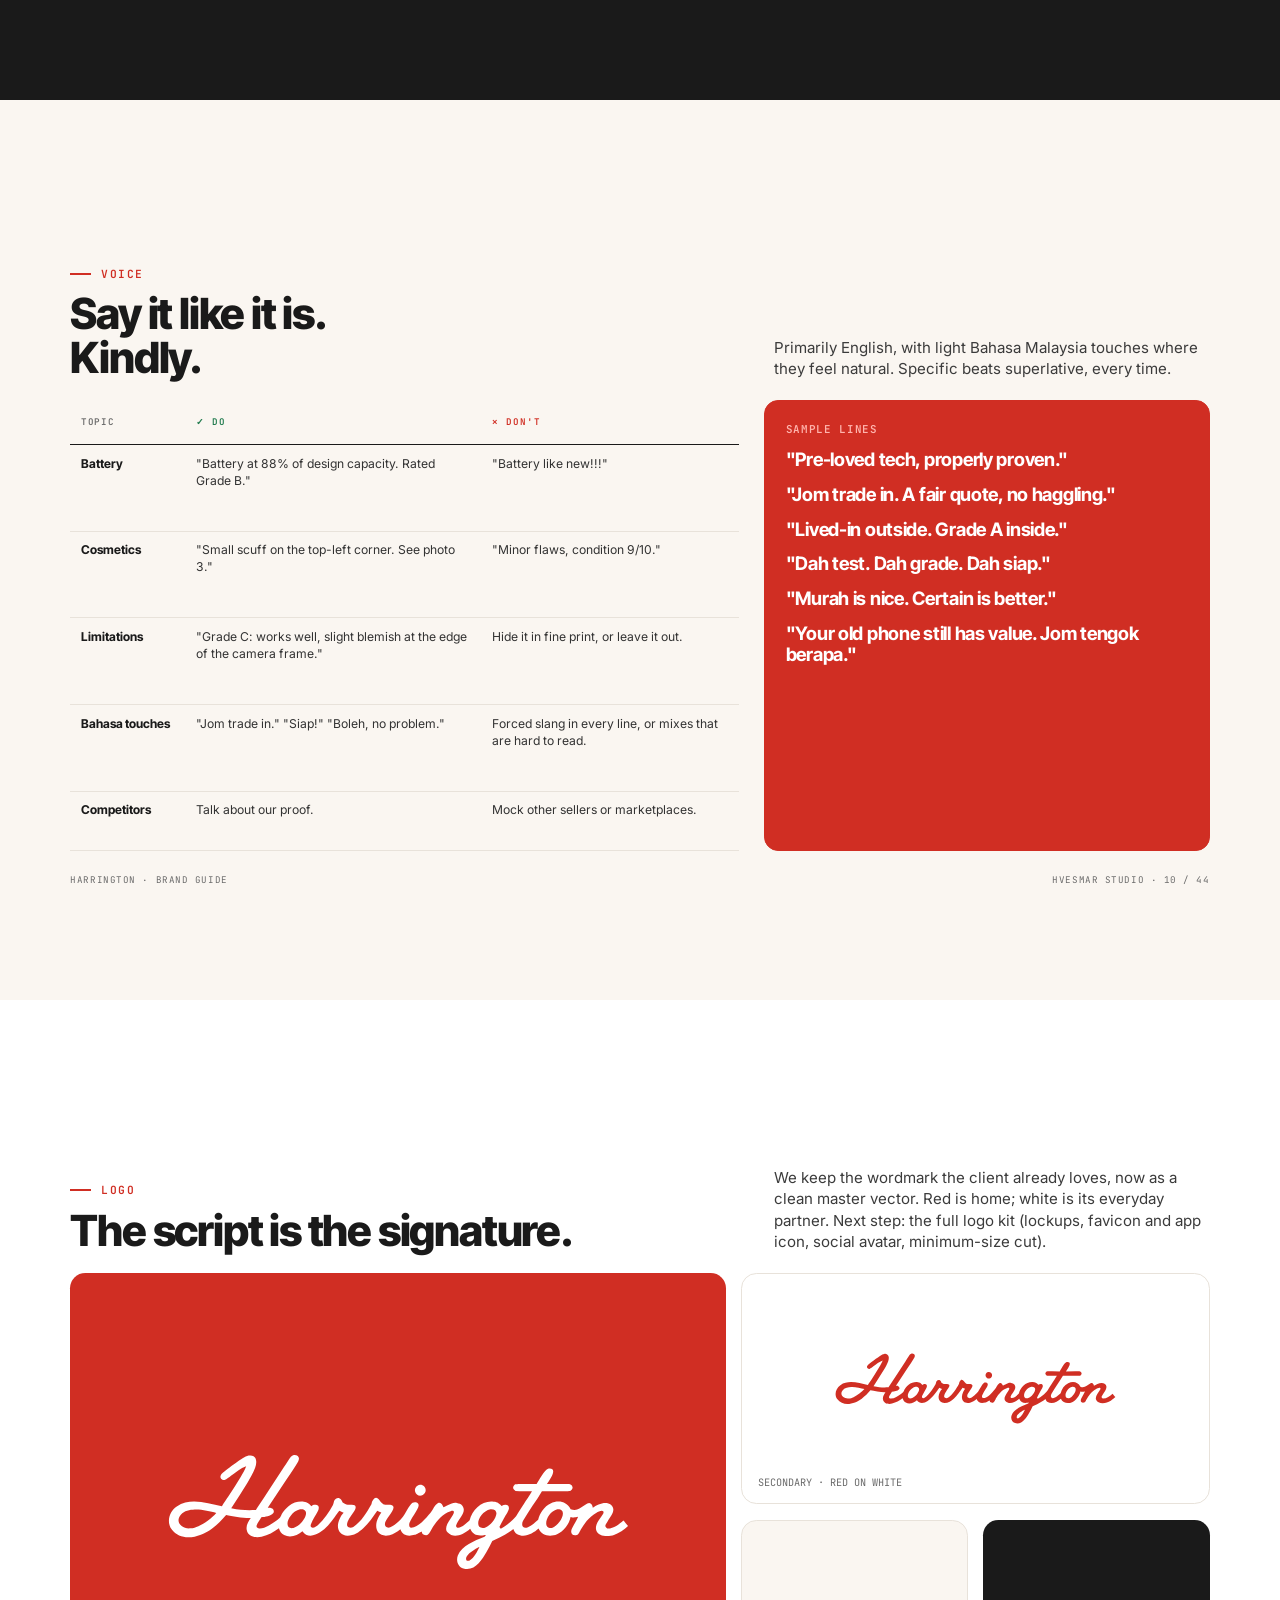
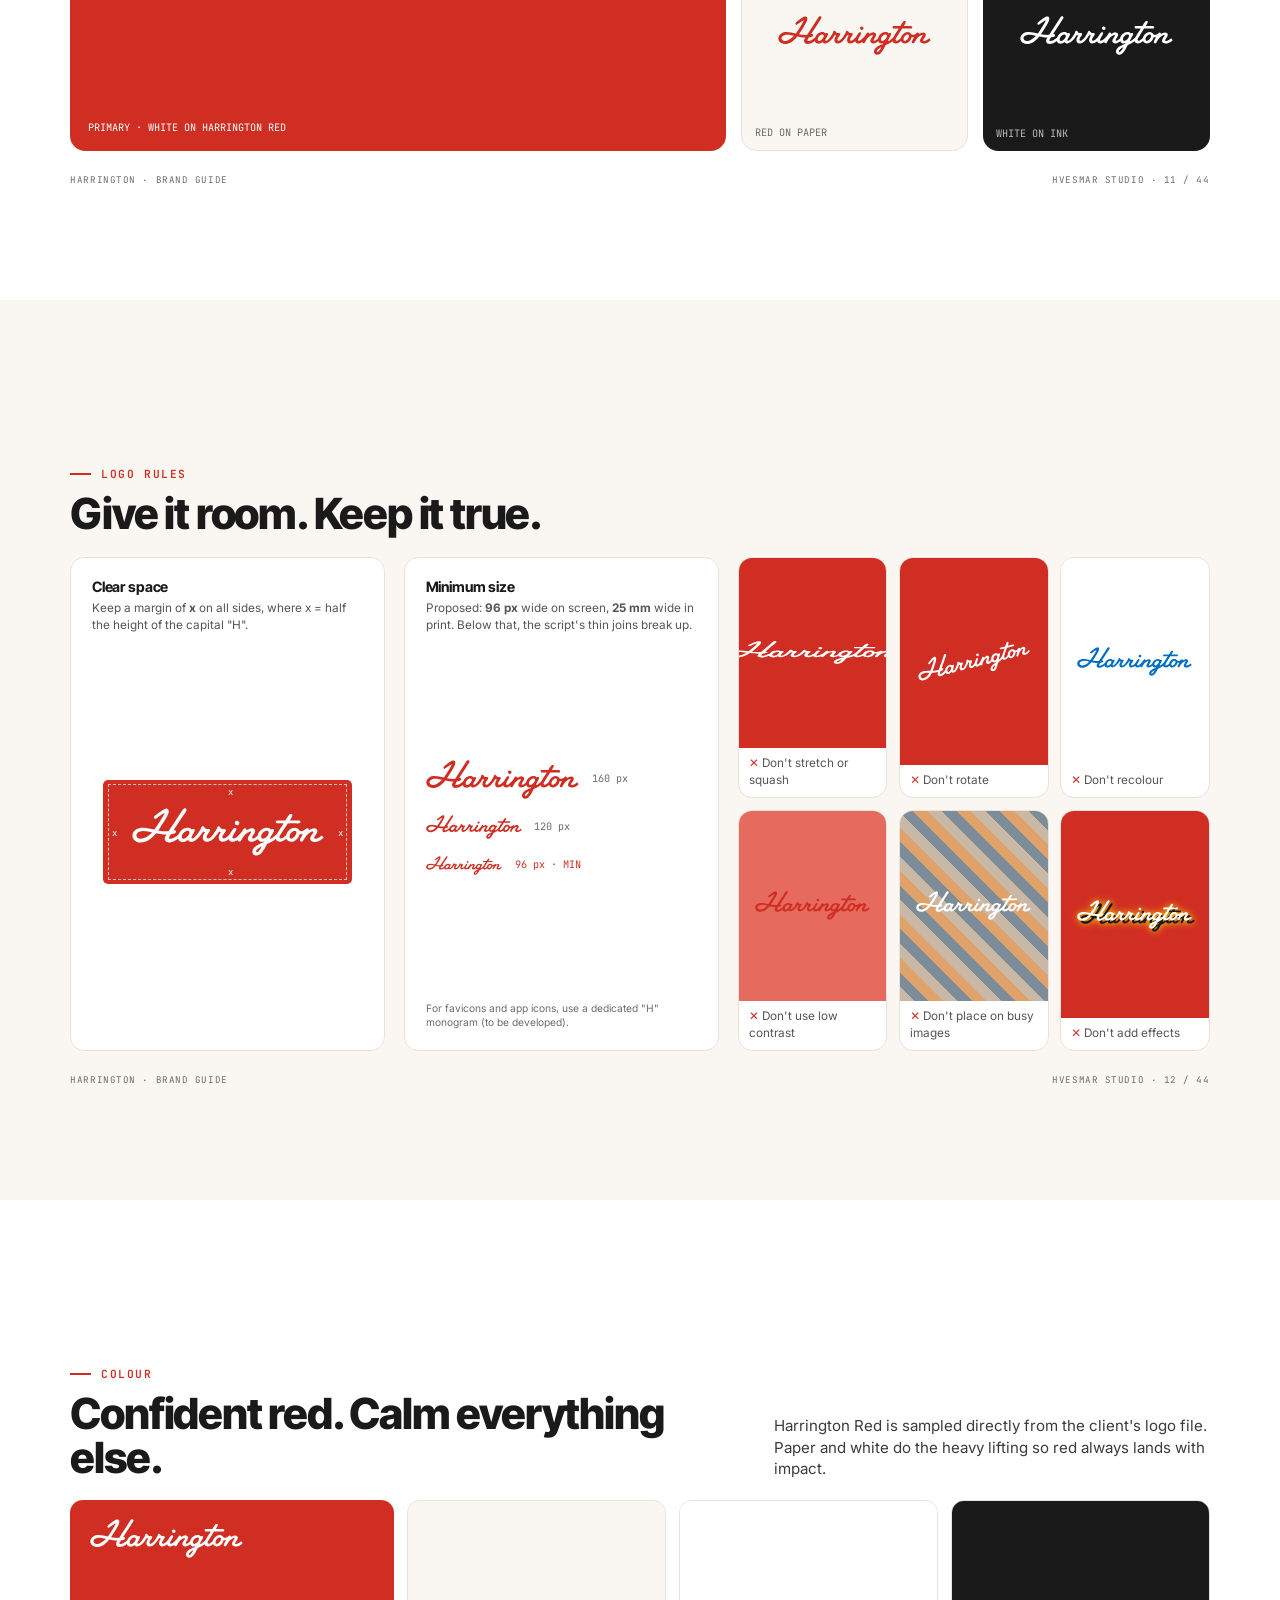
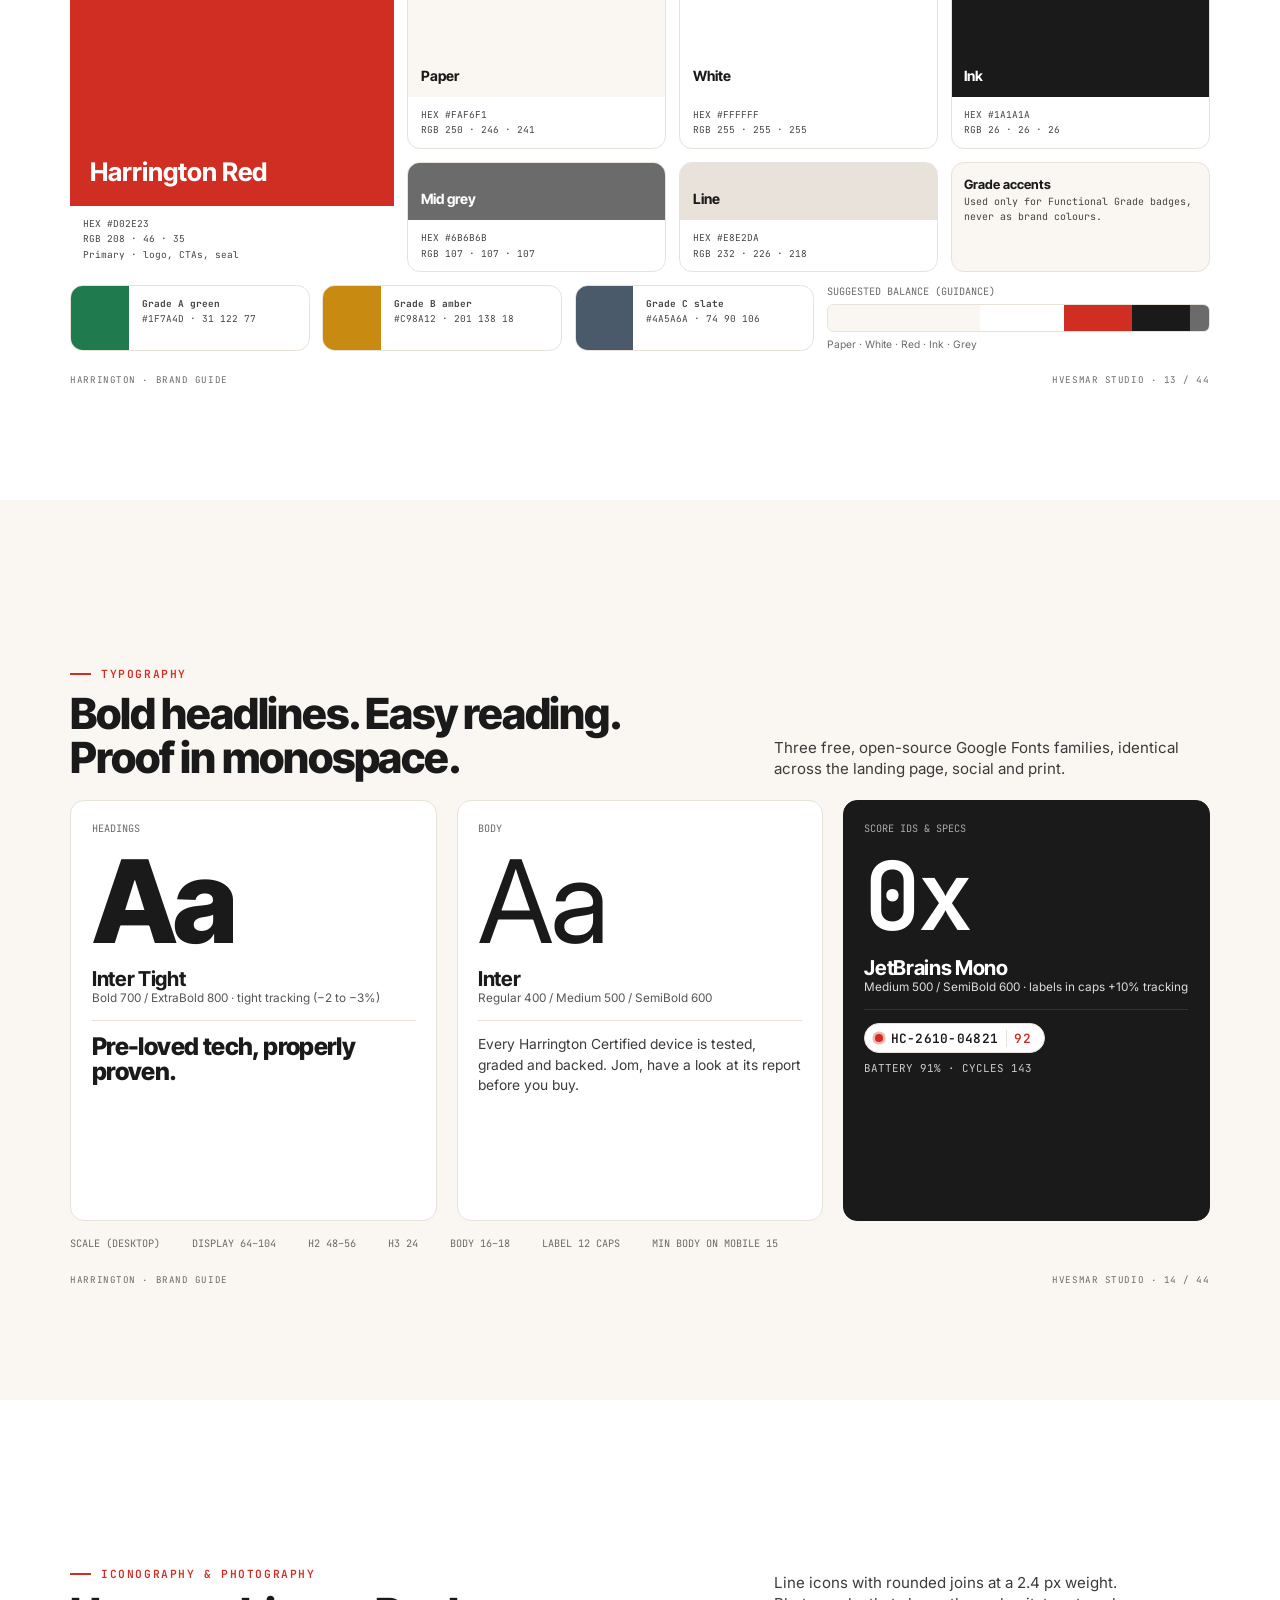
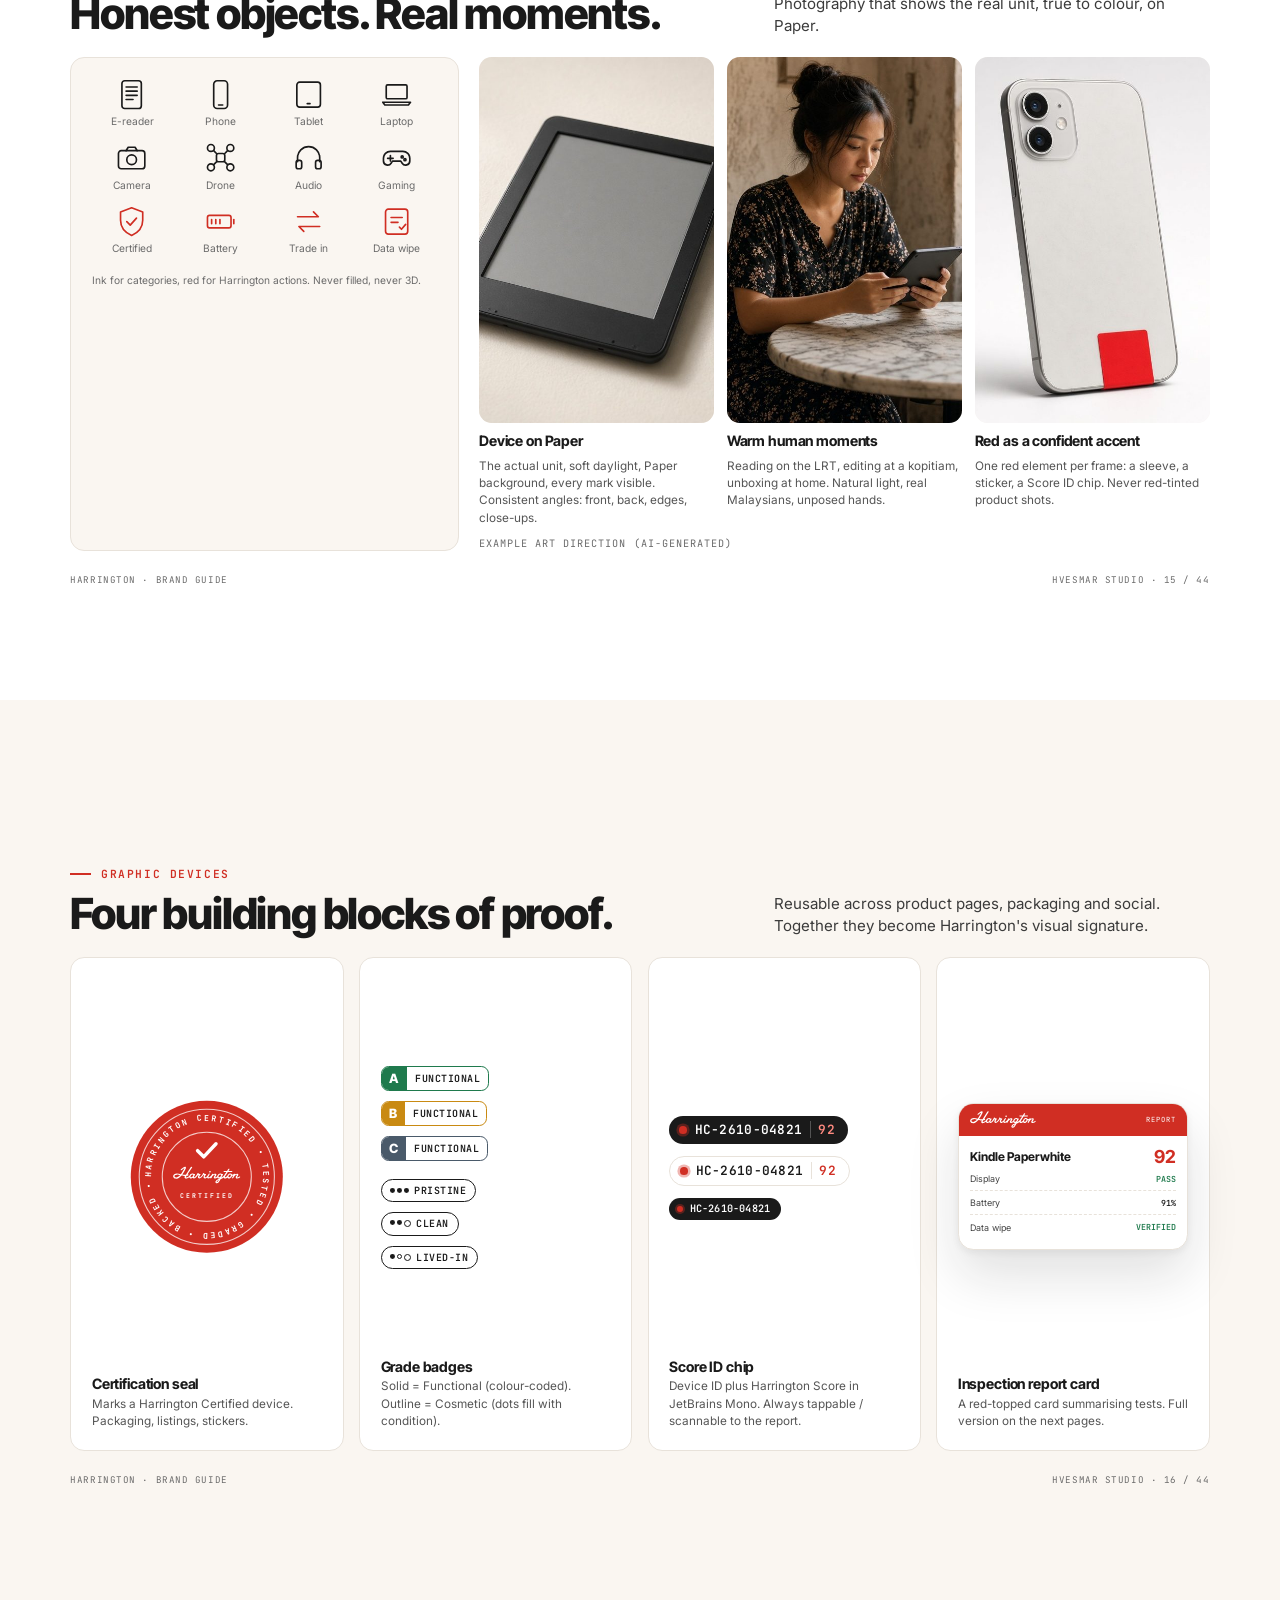
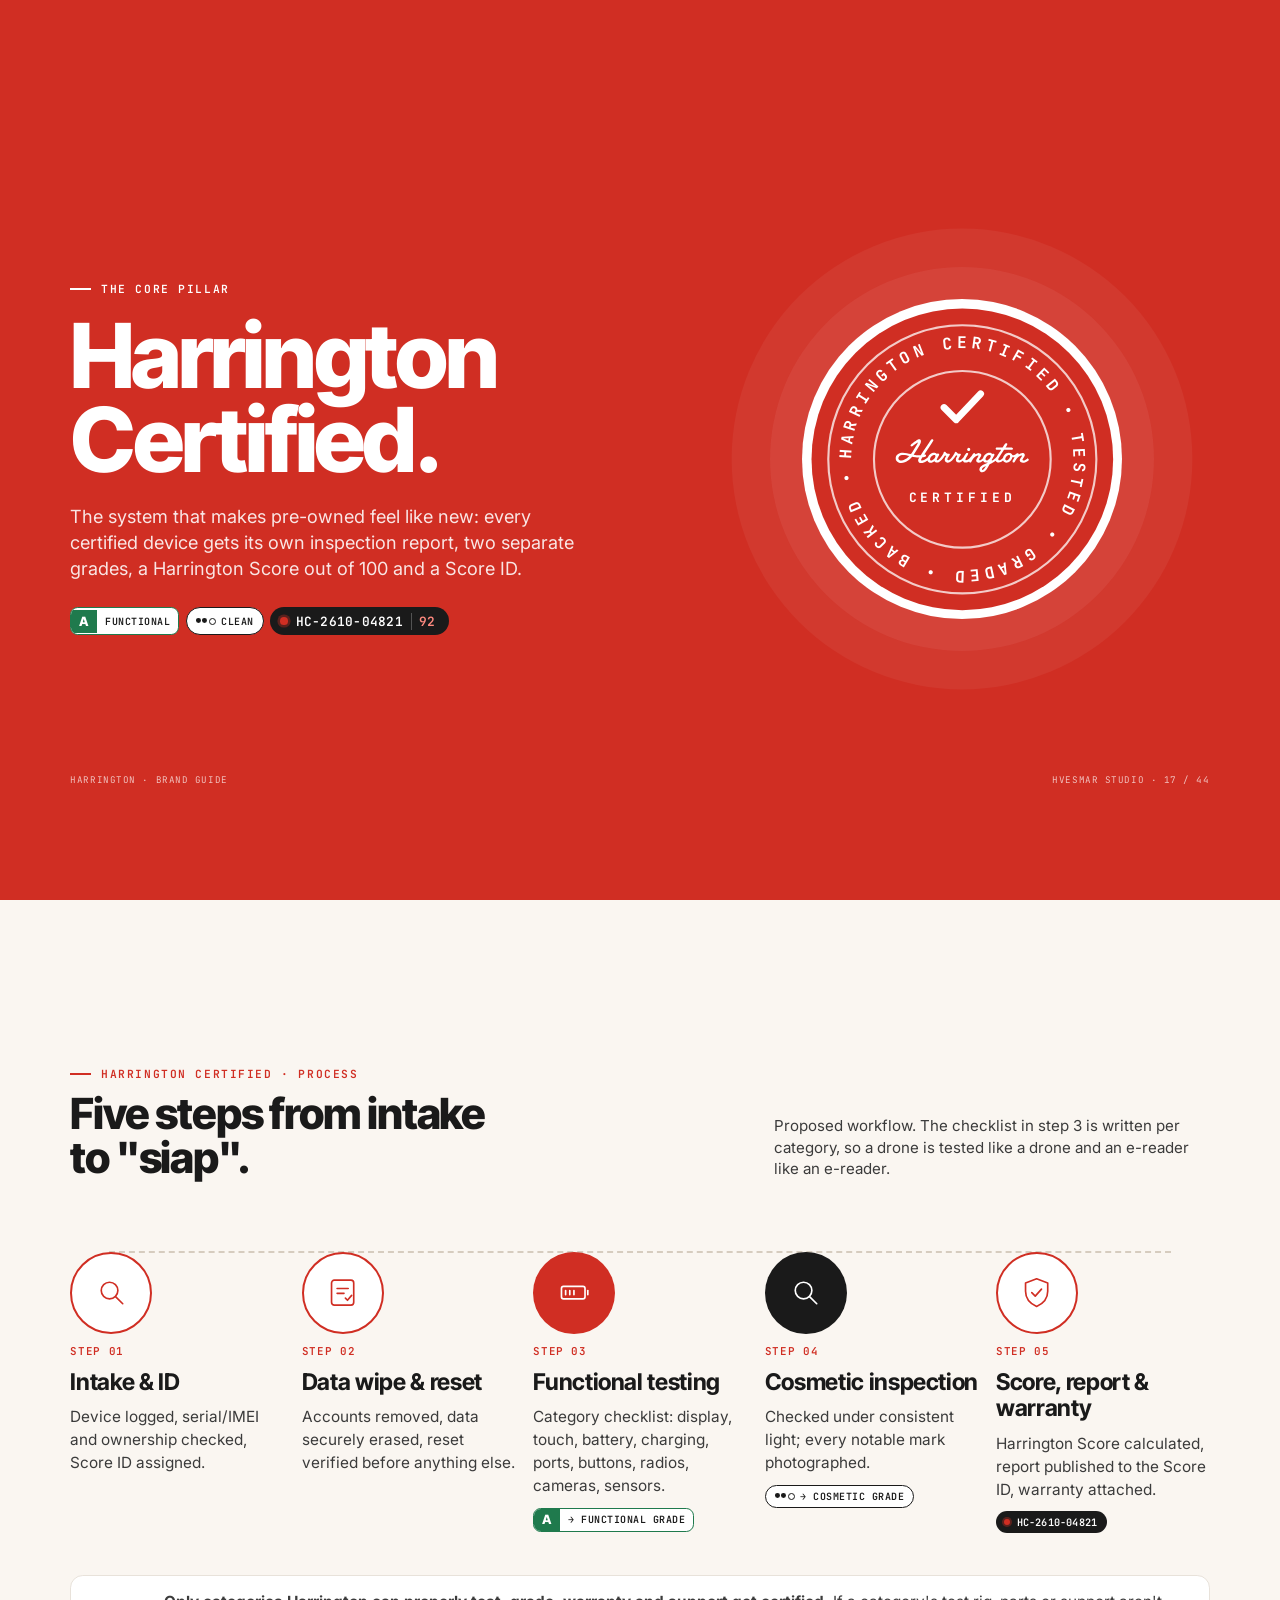
==== commit 5d7347b8: "Guide: restore full 44-slide guide (all slides visible), Part 3 back to 'Ideas to scale', sequential" ====
--- a/guide/index.html
+++ b/guide/index.html
@@ -3,23 +3,23 @@
 <head>
 <meta charset="utf-8">
 <meta name="viewport" content="width=device-width,initial-scale=1">
-<title>Harrington · Brand Guide, Social Strategy & Roadmap · Hvesmar Studio</title>
+<title>Harrington · Brand Guide, Social Strategy & Ideas to Scale · Hvesmar Studio</title>
 <link rel="stylesheet" href="assets/guide.css">
 <!--
-  OVERVIEW MODE (Oct 2026): this guide is trimmed to an 18-slide overview for the first meeting.
-  Slides not in the overview are HIDDEN, not deleted: their <section> carries a `data-hidden` attribute.
-  - To re-enable a slide permanently: remove `data-hidden` from its <section> in .guide-work/src and run build.sh.
-  - To see every slide with full numbering: open the guide with ?full=1 (e.g. guide/?full=1).
-  Text that differs between modes uses .ov-only / .full-only; data-part-full holds the full-mode part label.
-  Numbering, footers, contents, counter, progress and keyboard nav are computed from visible slides in guide.js.
+  All slides are visible (full 44-slide guide). Slide numbers, footers, the contents slide lists,
+  the C contents panel, counter, progress and keyboard nav are all computed in guide.js from the slides in order.
+  (Optional: a <section> with a `data-hidden` attribute is skipped; ?full=1 shows it anyway. No slide uses it now.)
 -->
-<script>if(/[?&]full=1(&|$)/.test(location.search)){document.documentElement.classList.add('full');document.title='Harrington · Brand Guide, Social Strategy & Ideas to Scale · Hvesmar Studio';}</script>
+<script>if(/[?&]full=1(&|$)/.test(location.search)){document.documentElement.classList.add('full');}</script>
 <style>
 html:not(.full) section.s[data-hidden]{display:none!important}
-html.full .ov-only,html:not(.full) .full-only{display:none!important}
-i.ov-only,i.full-only{font-style:inherit}
-ul.toc-gen li{padding-left:0;margin:.45rem 0}ul.toc-gen li:before{display:none}
-.toc-n{font-family:var(--m);font-weight:600;font-size:.82em;opacity:.7;margin-right:.55em}
+.toc-grid{grid-template-columns:1.75fr 1fr 1fr!important}
+.toc-grid .big-n{font-size:4rem!important}
+.toc-grid h3{margin:.8rem 0 .7rem!important}
+ul.toc-gen{font-size:.96rem!important}
+ul.toc-gen[data-toc-cols="2"]{columns:2;column-gap:1.6rem}
+ul.toc-gen li{padding-left:0;margin:0 0 .34rem;break-inside:avoid;display:flex;align-items:baseline}ul.toc-gen li:before{display:none}
+.toc-n{flex:none;font-family:var(--m);font-weight:600;font-size:.82em;opacity:.7;margin-right:.55em}
 </style>
 </head>
 <body>
@@ -68,11 +68,11 @@
 </svg>
 
 <nav class="nav">
-  <a class="brand" href="#s1"><img src="assets/logo-red.svg" alt="Harrington"><span>Brand guide · Content · <i class="ov-only">Roadmap</i><i class="full-only">Growth</i></span></a>
+  <a class="brand" href="#s1"><img src="assets/logo-red.svg" alt="Harrington"><span>Brand guide · Content · Growth</span></a>
   <div class="parts">
     <a href="#part1" data-part="Brand guide"><b>01</b>Brand guide</a>
     <a href="#part2" data-part="Social strategy"><b>02</b>Social strategy</a>
-    <a href="#part3" data-part="Roadmap" data-part-full="Ideas to scale"><b>03</b><i class="ov-only">Roadmap</i><i class="full-only">Ideas to scale</i></a>
+    <a href="#part3" data-part="Ideas to scale"><b>03</b>Ideas to scale</a>
   </div>
   <div class="right">
     <a class="lk" href="../">← Cover</a>
@@ -93,7 +93,7 @@
   <div style="flex:1;display:grid;grid-template-columns:1.25fr .75fr;align-items:center;gap:3rem">
    <div>
     <img src="assets/logo-white.svg" alt="Harrington" style="width:44rem;margin:-1rem 0 2.6rem -0.6rem">
-    <h1 class="display" style="font-size:4.6rem;max-width:52rem">Brand guide proposal, social content strategy &amp; <i class="ov-only">roadmap</i><i class="full-only">ideas to scale</i>.</h1>
+    <h1 class="display" style="font-size:4.6rem;max-width:52rem">Brand guide proposal, social content strategy &amp; ideas to scale.</h1>
     <p class="lead" style="margin-top:1.6rem;font-size:1.5rem"><b style="color:#fff">Pre-loved tech, properly proven.</b> Every device tested, graded and backed by Harrington Certified.</p>
    </div>
    <div style="position:relative;height:34rem">
@@ -108,7 +108,7 @@
    </div>
   </div>
   <div style="display:flex;justify-content:space-between;align-items:flex-end;border-top:1px solid rgba(255,255,255,.35);padding-top:1.2rem;margin-bottom:-1.6rem">
-   <div class="p">Part 1 · Brand guide &nbsp;&nbsp; Part 2 · Social content strategy &nbsp;&nbsp; Part 3 · <i class="ov-only">Roadmap</i><i class="full-only">Ideas to scale</i></div>
+   <div class="p">Part 1 · Brand guide &nbsp;&nbsp; Part 2 · Social content strategy &nbsp;&nbsp; Part 3 · Ideas to scale</div>
    <div class="mono" style="font-size:.78rem;opacity:.8">Use ← → or PageDown to navigate · C for contents</div>
   </div>
  </div>
@@ -118,17 +118,17 @@
 <section class="s" data-title="What's inside">
  <div class="f">
   <div class="hd"><div><div class="eb">What's inside</div><h2>One brand, one proof system,<br>one plan to grow it.</h2></div>
-  <p class="lead"><i class="ov-only">A proposal for who Harrington is and how it earns trust, then how it shows up on social and the roadmap to launch and grow.</i><i class="full-only">A proposal for how Harrington looks, sounds and earns trust, then how it shows up on social and where it can scale next.</i></p></div>
-  <div class="g3 body" style="gap:1.6rem">
+  <p class="lead">A proposal for how Harrington looks, sounds and earns trust, then how it shows up on social and where it can scale next.</p></div>
+  <div class="g3 body toc-grid" style="gap:1.6rem">
    <a href="#part1" data-part="Brand guide" class="card rd" style="text-decoration:none;display:flex;flex-direction:column">
     <div class="big-n" style="font-size:6rem">01</div><h3 style="margin:1.2rem 0 .8rem;font-size:1.9rem">Brand guide proposal</h3>
-    <ul data-toc-part="Brand guide" class="clean" style="font-size:1.1rem"><li>The pivot story &amp; brand foundations</li><li>Competitive landscape &amp; positioning</li><li>Personality &amp; voice</li><li>Logo, colour, type, imagery, graphic devices</li><li><b style="color:#fff">Harrington Certified system</b></li><li>Touchpoints, packaging to marketplace</li></ul></a>
+    <ul data-toc-part="Brand guide" data-toc-cols="2" class="clean" style="font-size:1.1rem"><li>The pivot story &amp; brand foundations</li><li>Competitive landscape &amp; positioning</li><li>Personality &amp; voice</li><li>Logo, colour, type, imagery, graphic devices</li><li><b style="color:#fff">Harrington Certified system</b></li><li>Touchpoints, packaging to marketplace</li></ul></a>
    <a href="#part2" data-part="Social strategy" class="card dk" style="text-decoration:none;display:flex;flex-direction:column">
     <div class="big-n" style="font-size:6rem;color:#fff">02</div><h3 style="margin:1.2rem 0 .8rem;font-size:1.9rem">Social content strategy</h3>
     <ul data-toc-part="Social strategy" class="clean"><li>Platform roles, IG to TikTok Shop</li><li>Five content pillars</li><li>Signature series</li><li>Mock posts in the brand style</li><li>Launch plan &amp; first 90 days</li><li>4-week calendar, cadence, KPIs</li></ul></a>
-   <a href="#part3" data-part="Roadmap" data-part-full="Ideas to scale" class="card" style="text-decoration:none;color:var(--ink);display:flex;flex-direction:column">
-    <div class="big-n" style="font-size:6rem;color:var(--red)">03</div><h3 style="margin:1.2rem 0 .8rem;font-size:1.9rem"><i class="ov-only">Roadmap</i><i class="full-only">Ideas to scale</i></h3>
-    <ul data-toc-part="Roadmap" class="clean"><li>Trade-in, buyback &amp; upgrade programmes</li><li>Harrington Care, BNPL options</li><li>B2B, education &amp; campus</li><li>Pop-ups, loyalty &amp; referral</li><li>Category expansion &amp; roadmap</li><li>Proposed next steps</li></ul></a>
+   <a href="#part3" data-part="Ideas to scale" class="card" style="text-decoration:none;color:var(--ink);display:flex;flex-direction:column">
+    <div class="big-n" style="font-size:6rem;color:var(--red)">03</div><h3 style="margin:1.2rem 0 .8rem;font-size:1.9rem">Ideas to scale</h3>
+    <ul data-toc-part="Ideas to scale" class="clean"><li>Trade-in, buyback &amp; upgrade programmes</li><li>Harrington Care, BNPL options</li><li>B2B, education &amp; campus</li><li>Pop-ups, loyalty &amp; referral</li><li>Category expansion &amp; roadmap</li><li>Proposed next steps</li></ul></a>
   </div>
  </div>
 </section>
@@ -139,13 +139,12 @@
   <div class="big-n" style="font-size:20rem;opacity:.16;position:absolute;right:4rem;top:6rem;color:#fff">01</div>
   <div class="eb">Part 1</div>
   <h1 class="display" style="margin-top:1.4rem;font-size:8rem">Brand guide<br>proposal.</h1>
-  <p class="lead" style="margin-top:2rem;max-width:44rem"><i class="ov-only">Who Harrington is, what it stands for, and the certification system at the centre of the brand.</i><i class="full-only">Who Harrington is, how it looks and sounds, and the certification system at the centre of the brand.</i></p>
+  <p class="lead" style="margin-top:2rem;max-width:44rem">Who Harrington is, how it looks and sounds, and the certification system at the centre of the brand.</p>
  </div>
 </section>
 
 <!-- 04 PIVOT -->
-<!-- HIDDEN in the 18-slide overview. Re-enable: delete data-hidden below (or view the guide with ?full=1). -->
-<section data-hidden class="s" data-part="Brand guide" data-title="The pivot story">
+<section class="s" data-part="Brand guide" data-title="The pivot story">
  <div class="f">
   <div class="hd"><div><div class="eb">The pivot story</div><h2>From a shelf of e-readers<br>to a home for proven tech.</h2></div>
   <p class="lead">No website and no Instagram yet. That's a clean slate: Harrington can launch with a complete, consistent system from day one.</p></div>
@@ -206,7 +205,7 @@
 <section class="s white" data-part="Brand guide" data-title="Competitive landscape">
  <div class="f">
   <div class="hd"><div><div class="eb">The landscape</div><h2>Where people buy pre-owned<br>tech today.</h2></div>
-  <p class="lead">Described in general, publicly verifiable terms. <span class="full-only">Sources on the final page. </span>Harrington doesn't need to out-shout anyone, just out-prove them.</p></div>
+  <p class="lead">Described in general, publicly verifiable terms. Sources on the final page. Harrington doesn't need to out-shout anyone, just out-prove them.</p></div>
   <div class="g4 body" style="gap:1.2rem">
    <div class="card" style="display:flex;flex-direction:column"><div class="mono xs">REGIONAL SPECIALIST</div><h3 style="margin:.5rem 0 .8rem;font-size:1.6rem">CompAsia</h3><p class="p">Sells second-hand devices in Malaysia online, with a strong focus on Apple and Samsung, leading with warranty and device-check messaging.</p><hr class="l" style="margin-top:auto"><p class="sm"><b>Lesson:</b> warranty and checks are now table stakes for the category.</p></div>
    <div class="card" style="display:flex;flex-direction:column"><div class="mono xs">GLOBAL MARKETPLACE</div><h3 style="margin:.5rem 0 .8rem;font-size:1.6rem">Back Market</h3><p class="p">Founded in Paris in 2014; a marketplace connecting buyers with vetted professional refurbishers. Its grades describe cosmetic condition, with devices guaranteed fully functional.</p><hr class="l" style="margin-top:auto"><p class="sm"><b>Lesson:</b> a clear, named grading system makes refurbished feel mainstream.</p></div>
@@ -219,8 +218,7 @@
 </section>
 
 <!-- 08 POSITIONING MAP -->
-<!-- HIDDEN in the 18-slide overview. Re-enable: delete data-hidden below (or view the guide with ?full=1). -->
-<section data-hidden class="s" data-part="Brand guide" data-title="Positioning map">
+<section class="s" data-part="Brand guide" data-title="Positioning map">
  <div class="f">
   <div style="display:grid;grid-template-columns:1fr 1.15fr;gap:4rem;height:100%">
    <div style="display:flex;flex-direction:column">
@@ -265,8 +263,7 @@
 </section>
 
 <!-- 10 VOICE -->
-<!-- HIDDEN in the 18-slide overview. Re-enable: delete data-hidden below (or view the guide with ?full=1). -->
-<section data-hidden class="s" data-part="Brand guide" data-title="Voice: do / don't & sample lines">
+<section class="s" data-part="Brand guide" data-title="Voice: do / don't & sample lines">
  <div class="f">
   <div class="hd" style="margin-bottom:1.6rem"><div><div class="eb">Voice</div><h2>Say it like it is.<br>Kindly.</h2></div>
   <p class="lead">Primarily English, with light Bahasa Malaysia touches where they feel natural. Specific beats superlative, every time.</p></div>
@@ -293,8 +290,7 @@
 </section>
 
 <!-- 11 LOGO -->
-<!-- HIDDEN in the 18-slide overview. Re-enable: delete data-hidden below (or view the guide with ?full=1). -->
-<section data-hidden class="s white" data-part="Brand guide" data-title="Logo: primary versions">
+<section class="s white" data-part="Brand guide" data-title="Logo: primary versions">
  <div class="f">
   <div class="hd" style="margin-bottom:1.6rem"><div><div class="eb">Logo</div><h2>The script is the signature.</h2></div>
   <p class="lead">We keep the wordmark the client already loves, now as a clean master vector. Red is home; white is its everyday partner. Next step: the full logo kit (lockups, favicon and app icon, social avatar, minimum-size cut).</p></div>
@@ -312,8 +308,7 @@
 </section>
 
 <!-- 12 LOGO RULES -->
-<!-- HIDDEN in the 18-slide overview. Re-enable: delete data-hidden below (or view the guide with ?full=1). -->
-<section data-hidden class="s" data-part="Brand guide" data-title="Logo: clear space, minimum size, don'ts">
+<section class="s" data-part="Brand guide" data-title="Logo: clear space, minimum size, don'ts">
  <div class="f">
   <div class="hd" style="margin-bottom:1.6rem"><div><div class="eb">Logo rules</div><h2>Give it room. Keep it true.</h2></div></div>
   <div class="body" style="display:grid;grid-template-columns:1fr 1fr 1.5fr;gap:1.5rem">
@@ -339,8 +334,7 @@
 </section>
 
 <!-- 13 COLOUR -->
-<!-- HIDDEN in the 18-slide overview. Re-enable: delete data-hidden below (or view the guide with ?full=1). -->
-<section data-hidden class="s white" data-part="Brand guide" data-title="Colour palette">
+<section class="s white" data-part="Brand guide" data-title="Colour palette">
  <div class="f">
   <div class="hd" style="margin-bottom:1.6rem"><div><div class="eb">Colour</div><h2>Confident red. Calm everything else.</h2></div>
   <p class="lead">Harrington Red is sampled directly from the client's logo file. Paper and white do the heavy lifting so red always lands with impact.</p></div>
@@ -363,8 +357,7 @@
 </section>
 
 <!-- 14 TYPE -->
-<!-- HIDDEN in the 18-slide overview. Re-enable: delete data-hidden below (or view the guide with ?full=1). -->
-<section data-hidden class="s" data-part="Brand guide" data-title="Typography">
+<section class="s" data-part="Brand guide" data-title="Typography">
  <div class="f">
   <div class="hd" style="margin-bottom:1.6rem"><div><div class="eb">Typography</div><h2>Bold headlines. Easy reading.<br>Proof in monospace.</h2></div>
   <p class="lead">Three free, open-source Google Fonts families, identical across the landing page, social and print.</p></div>
@@ -378,8 +371,7 @@
 </section>
 
 <!-- 15 ICONS & PHOTOGRAPHY -->
-<!-- HIDDEN in the 18-slide overview. Re-enable: delete data-hidden below (or view the guide with ?full=1). -->
-<section data-hidden class="s white" data-part="Brand guide" data-title="Iconography & photography">
+<section class="s white" data-part="Brand guide" data-title="Iconography & photography">
  <div class="f">
   <div class="hd" style="margin-bottom:1.6rem"><div><div class="eb">Iconography &amp; photography</div><h2>Honest objects. Real moments.</h2></div>
   <p class="lead">Line icons with rounded joins at a 2.4 px weight. Photography that shows the real unit, true to colour, on Paper.</p></div>
@@ -401,8 +393,7 @@
 </section>
 
 <!-- 16 GRAPHIC DEVICES -->
-<!-- HIDDEN in the 18-slide overview. Re-enable: delete data-hidden below (or view the guide with ?full=1). -->
-<section data-hidden class="s" data-part="Brand guide" data-title="Graphic devices">
+<section class="s" data-part="Brand guide" data-title="Graphic devices">
  <div class="f">
   <div class="hd" style="margin-bottom:1.6rem"><div><div class="eb">Graphic devices</div><h2>Four building blocks of proof.</h2></div>
   <p class="lead">Reusable across product pages, packaging and social. Together they become Harrington's visual signature.</p></div>
@@ -425,8 +416,7 @@
 </section>
 
 <!-- 18 HOW IT WORKS -->
-<!-- HIDDEN in the 18-slide overview. Re-enable: delete data-hidden below (or view the guide with ?full=1). -->
-<section data-hidden class="s" data-part="Brand guide" data-title="Certified: how it works">
+<section class="s" data-part="Brand guide" data-title="Certified: how it works">
  <div class="f">
   <div class="hd"><div><div class="eb">Harrington Certified · Process</div><h2>Five steps from intake<br>to "siap".</h2></div>
   <p class="lead">Proposed workflow. The checklist in step 3 is written per category, so a drone is tested like a drone and an e-reader like an e-reader.</p></div>
@@ -513,8 +503,7 @@
 </section>
 
 <!-- 22 INSPECTION REPORT -->
-<!-- HIDDEN in the 18-slide overview. Re-enable: delete data-hidden below (or view the guide with ?full=1). -->
-<section data-hidden class="s" data-part="Brand guide" data-title="Mock inspection report">
+<section class="s" data-part="Brand guide" data-title="Mock inspection report">
  <div class="f" style="display:grid;grid-template-columns:1fr 1.15fr;gap:4rem;align-items:start">
   <div style="display:flex;flex-direction:column;height:100%">
    <div class="eb">Mock inspection report</div><h2>Every device gets its own paperwork.</h2>
@@ -556,8 +545,7 @@
 </section>
 
 <!-- 23 SCORE ID EVERYWHERE -->
-<!-- HIDDEN in the 18-slide overview. Re-enable: delete data-hidden below (or view the guide with ?full=1). -->
-<section data-hidden class="s white" data-part="Brand guide" data-title="Score ID on product, packaging & social">
+<section class="s white" data-part="Brand guide" data-title="Score ID on product, packaging & social">
  <div class="f">
   <div class="hd" style="margin-bottom:1.6rem"><div><div class="eb">Score ID in the wild</div><h2>Same ID, every touchpoint.</h2></div>
   <p class="lead">The chip is the thread that ties the physical device to its digital proof.</p></div>
@@ -599,8 +587,7 @@
 </section>
 
 <!-- 25 WEB, MARKETPLACE, BOOTH -->
-<!-- HIDDEN in the 18-slide overview. Re-enable: delete data-hidden below (or view the guide with ?full=1). -->
-<section data-hidden class="s white" data-part="Brand guide" data-title="Touchpoints: website, marketplace, booth">
+<section class="s white" data-part="Brand guide" data-title="Touchpoints: website, marketplace, booth">
  <div class="f">
   <div class="hd" style="margin-bottom:1.6rem"><div><div class="eb">Touchpoints · Digital &amp; physical</div><h2>Website, marketplaces, booth.</h2></div>
   <p class="lead">One system everywhere. The landing page concept being presented alongside this guide uses the exact same tokens. <a href="../landing/" style="color:var(--red);font-weight:600">View it ↗</a></p></div>
@@ -651,8 +638,7 @@
 </section>
 
 <!-- 28 PILLARS -->
-<!-- HIDDEN in the 18-slide overview. Re-enable: delete data-hidden below (or view the guide with ?full=1). -->
-<section data-hidden class="s white" data-part="Social strategy" data-title="Content pillars">
+<section class="s white" data-part="Social strategy" data-title="Content pillars">
  <div class="f">
   <div class="hd" style="margin-bottom:1.6rem"><div><div class="eb">Content pillars</div><h2>Five pillars, all pointing to proof.</h2></div>
   <p class="lead">Suggested starting mix in brackets, to rebalance once we see what the audience saves and shares.</p></div>
@@ -667,8 +653,7 @@
 </section>
 
 <!-- 29 SIGNATURE SERIES -->
-<!-- HIDDEN in the 18-slide overview. Re-enable: delete data-hidden below (or view the guide with ?full=1). -->
-<section data-hidden class="s" data-part="Social strategy" data-title="Signature series">
+<section class="s" data-part="Social strategy" data-title="Signature series">
  <div class="f">
   <div class="hd" style="margin-bottom:1.6rem"><div><div class="eb">Signature series</div><h2>Six repeatable formats<br>people come back for.</h2></div>
   <p class="lead">Named series make content easier to produce weekly, and easier for the algorithm and the audience to recognise.</p></div>
@@ -684,8 +669,7 @@
 </section>
 
 <!-- 30 MOCK REELS -->
-<!-- HIDDEN in the 18-slide overview. Re-enable: delete data-hidden below (or view the guide with ?full=1). -->
-<section data-hidden class="s white" data-part="Social strategy" data-title="Mock posts: short video covers">
+<section class="s white" data-part="Social strategy" data-title="Mock posts: short video covers">
  <div class="f" style="display:grid;grid-template-columns:.75fr 1.5fr;gap:3rem">
   <div style="display:flex;flex-direction:column">
    <div class="eb">Mock posts · Short video</div><h2>Thumb-stopping, on brand.</h2>
@@ -728,8 +712,7 @@
 </section>
 
 <!-- 31 MOCK SQUARES -->
-<!-- HIDDEN in the 18-slide overview. Re-enable: delete data-hidden below (or view the guide with ?full=1). -->
-<section data-hidden class="s white" data-part="Social strategy" data-title="Mock posts: feed & carousel">
+<section class="s white" data-part="Social strategy" data-title="Mock posts: feed & carousel">
  <div class="f">
   <div class="hd" style="margin-bottom:1.8rem"><div><div class="eb">Mock posts · Feed &amp; carousel</div><h2>A grid that looks like a brand,<br>not a bazaar.</h2></div>
   <p class="lead">4:5 feed posts. Paper, ink and red rotate so the profile grid stays calm and recognisable. <span class="ex">Example prices</span></p></div>
@@ -768,14 +751,13 @@
   <div class="body" style="display:grid;grid-template-columns:1fr 1.15fr 1fr;gap:1.2rem">
    <div class="card" style="display:flex;flex-direction:column;gap:.8rem"><div style="display:flex;justify-content:space-between"><span class="num">PHASE 0</span><span class="mono xs">2–3 WEEKS BEFORE</span></div><h3 style="font-size:1.8rem">Pre-launch teaser</h3><p class="mono xs" style="color:var(--red)">"SOMETHING CERTIFIED IS COMING."</p><ul class="clean"><li>Reserve handles on every platform; bio + link to waitlist</li><li>Reveal the red, the script and the seal in 3 teaser posts</li><li>"Guess the score" Score ID teasers</li><li>Behind-the-scenes of the testing bench</li><li>Seed 5–10 local creators with devices to grade</li><li>Waitlist perk: first look at launch stock</li></ul></div>
    <div class="card rd" style="display:flex;flex-direction:column;gap:.8rem"><div style="display:flex;justify-content:space-between"><span class="num">PHASE 1</span><span class="mono xs" style="color:#fff">LAUNCH MONTH</span></div><h3 style="font-size:1.8rem">"Properly proven." campaign</h3><p class="mono xs" style="color:#fff">HERO: A 30–45s FILM, FROM INTAKE TO UNBOXING</p><ul class="clean"><li>Hero film + cut-downs across TikTok, IG, FB</li><li>Grade It EP 01–04, one per week</li><li>Marketplace stores live with full listing system</li><li>Launch offer framed as a trade-in bonus (terms TBC)</li><li>Creator content goes live in week 1–2</li><li>Paid social to waitlist look-alikes and interests</li></ul></div>
-   <div class="card dk" style="display:flex;flex-direction:column;gap:.8rem"><div style="display:flex;justify-content:space-between"><span class="num">PHASE 2</span><span class="mono xs" style="color:#aaa">DAYS 31–90</span></div><h3 style="font-size:1.8rem">Build the habit</h3><p class="mono xs" style="color:#ff8a80">ALWAYS-ON SERIES + COMMUNITY</p><ul class="clean"><li><i class="ov-only">Weekly series (Grade It, Score ID reveals) on a set rhythm</i><i class="full-only">All six series on a weekly rhythm</i></li><li>First Shopee / TikTok Shop live selling</li><li>#ProperlyProven UGC prompt in every box</li><li>Campus ambassador pilot at 1–2 universities</li><li>First pop-up trade-in day in a Klang Valley mall</li><li>Monthly review: double down on what's saved and shared</li></ul></div>
+   <div class="card dk" style="display:flex;flex-direction:column;gap:.8rem"><div style="display:flex;justify-content:space-between"><span class="num">PHASE 2</span><span class="mono xs" style="color:#aaa">DAYS 31–90</span></div><h3 style="font-size:1.8rem">Build the habit</h3><p class="mono xs" style="color:#ff8a80">ALWAYS-ON SERIES + COMMUNITY</p><ul class="clean"><li>All six series on a weekly rhythm</li><li>First Shopee / TikTok Shop live selling</li><li>#ProperlyProven UGC prompt in every box</li><li>Campus ambassador pilot at 1–2 universities</li><li>First pop-up trade-in day in a Klang Valley mall</li><li>Monthly review: double down on what's saved and shared</li></ul></div>
   </div>
  </div>
 </section>
 
 <!-- 33 CALENDAR -->
-<!-- HIDDEN in the 18-slide overview. Re-enable: delete data-hidden below (or view the guide with ?full=1). -->
-<section data-hidden class="s" data-part="Social strategy" data-title="Sample 4-week content calendar">
+<section class="s" data-part="Social strategy" data-title="Sample 4-week content calendar">
  <div class="f">
   <div class="hd" style="margin-bottom:1.2rem"><div><div class="eb">Sample calendar · Launch month</div><h2>Four weeks, at a glance.</h2></div>
   <div style="display:flex;gap:1rem;flex-wrap:wrap;max-width:36rem;justify-content:flex-end" class="xs"><span><i class="dot bp1"></i>Proof</span><span><i class="dot bp2"></i>Trade-in</span><span><i class="dot bp3"></i>Tips &amp; culture</span><span><i class="dot bp4"></i>Value</span><span><i class="dot bp5"></i>Community</span></div></div>
@@ -798,7 +780,7 @@
 <section class="s white" data-part="Social strategy" data-title="Cadence, captions & hashtags">
  <div class="f">
   <div class="hd" style="margin-bottom:1.6rem"><div><div class="eb">Cadence &amp; copy style</div><h2>Consistent beats constant.</h2></div>
-  <p class="lead">A starting cadence a small team can sustain, adjusted monthly against <i class="ov-only">results</i><i class="full-only">the KPIs</i>.</p></div>
+  <p class="lead">A starting cadence a small team can sustain, adjusted monthly against the KPIs.</p></div>
   <div class="body" style="display:grid;grid-template-columns:1fr 1.05fr;gap:2.4rem">
    <table class="t">
     <tr><th>Platform</th><th>Suggested cadence</th><th>Focus</th></tr>
@@ -820,8 +802,7 @@
 </section>
 
 <!-- 35 KPIs -->
-<!-- HIDDEN in the 18-slide overview. Re-enable: delete data-hidden below (or view the guide with ?full=1). -->
-<section data-hidden class="s" data-part="Social strategy" data-title="KPIs to track">
+<section class="s" data-part="Social strategy" data-title="KPIs to track">
  <div class="f">
   <div class="hd" style="margin-bottom:1.6rem"><div><div class="eb">Measurement</div><h2>What we'll track.</h2></div>
   <p class="lead">No borrowed benchmarks: we set baselines in the first 30 days, then agree targets together for days 31–90.</p></div>
@@ -836,8 +817,7 @@
  </div>
 </section>
 <!-- 36 PART 3 DIVIDER -->
-<!-- HIDDEN in the 18-slide overview. Re-enable: delete data-hidden below (or view the guide with ?full=1). -->
-<section data-hidden class="s white" id="part3" data-part="Roadmap" data-part-full="Ideas to scale" data-title="Part 3 · Ideas to scale">
+<section class="s white" id="part3" data-part="Ideas to scale" data-title="Part 3 · Ideas to scale">
  <div class="f" style="justify-content:center">
   <div class="big-n" style="font-size:20rem;position:absolute;right:4rem;top:6rem;color:var(--red);opacity:.12">03</div>
   <div class="eb">Part 3</div>
@@ -849,8 +829,7 @@
 </section>
 
 <!-- 37 IDEAS A -->
-<!-- HIDDEN in the 18-slide overview. Re-enable: delete data-hidden below (or view the guide with ?full=1). -->
-<section data-hidden class="s" data-part="Roadmap" data-part-full="Ideas to scale" data-title="Ideas: make switching easy">
+<section class="s" data-part="Ideas to scale" data-title="Ideas: make switching easy">
  <div class="f lg">
   <div class="hd" style="margin-bottom:1.6rem"><div><div class="eb">Ideas to scale · Customer programmes</div><h2>Make switching to Harrington<br>the easy choice.</h2></div>
   <p class="lead">Programmes that lower the cost and the risk of each purchase, and lock in the next trade-in.</p></div>
@@ -865,8 +844,7 @@
 </section>
 
 <!-- 38 IDEAS B -->
-<!-- HIDDEN in the 18-slide overview. Re-enable: delete data-hidden below (or view the guide with ?full=1). -->
-<section data-hidden class="s white" data-part="Roadmap" data-part-full="Ideas to scale" data-title="Ideas: grow reach & revenue">
+<section class="s white" data-part="Ideas to scale" data-title="Ideas: grow reach & revenue">
  <div class="f lg">
   <div class="hd" style="margin-bottom:1.5rem"><div><div class="eb">Ideas to scale · Growth engines</div><h2>Eight engines for reach and supply.</h2></div>
   <p class="lead">Some bring customers, some bring stock. The best ones (B2B, campus, trade-in days) bring both.</p></div>
@@ -884,8 +862,7 @@
 </section>
 
 <!-- 39 CHANNEL STRATEGY -->
-<!-- HIDDEN in the 18-slide overview. Re-enable: delete data-hidden below (or view the guide with ?full=1). -->
-<section data-hidden class="s" data-part="Roadmap" data-part-full="Ideas to scale" data-title="Marketplace + own site strategy">
+<section class="s" data-part="Ideas to scale" data-title="Marketplace + own site strategy">
  <div class="f lg">
   <div class="hd" style="margin-bottom:1.8rem"><div><div class="eb">Channel strategy</div><h2>Rent reach. Own the relationship.</h2></div>
   <p class="lead">Start where buyers already are, and use every order to invite them into Harrington's own world.</p></div>
@@ -906,8 +883,7 @@
 </section>
 
 <!-- 40 CATEGORY EXPANSION -->
-<!-- HIDDEN in the 18-slide overview. Re-enable: delete data-hidden below (or view the guide with ?full=1). -->
-<section data-hidden class="s white" data-part="Roadmap" data-part-full="Ideas to scale" data-title="Category expansion in phases">
+<section class="s white" data-part="Ideas to scale" data-title="Category expansion in phases">
  <div class="f lg">
   <div class="hd" style="margin-bottom:1.6rem"><div><div class="eb">Category expansion</div><h2>Earn the right to each category.</h2></div>
   <p class="lead">A category opens only when its test checklist, parts supply, warranty terms and support knowledge are ready. Suggested order, to be confirmed with the client.</p></div>
@@ -926,9 +902,9 @@
 </section>
 
 <!-- 41 ROADMAP -->
-<section class="s" data-part="Roadmap" data-part-full="Ideas to scale" data-title="Phased roadmap">
+<section class="s" data-part="Ideas to scale" data-title="Phased roadmap">
  <div class="f lg">
-  <div class="hd" style="margin-bottom:1.5rem"><div><div class="eb"><i class="ov-only">Part 3 · Roadmap</i><i class="full-only">Roadmap</i></div><h2>Phase 1 · 2 · 3.</h2></div>
+  <div class="hd" style="margin-bottom:1.5rem"><div><div class="eb">Roadmap</div><h2>Phase 1 · 2 · 3.</h2></div>
   <p class="lead">Indicative timing for discussion; each phase starts when the previous one's foundations are working.</p></div>
   <div class="body" style="display:grid;grid-template-columns:11rem 1fr 1fr 1fr;grid-template-rows:auto 1fr 1fr 1fr;gap:.6rem">
    <div></div>
@@ -952,8 +928,7 @@
 </section>
 
 <!-- 42 NEXT STEPS -->
-<!-- HIDDEN in the 18-slide overview. Re-enable: delete data-hidden below (or view the guide with ?full=1). -->
-<section data-hidden class="s red" data-part="Roadmap" data-part-full="Ideas to scale" data-title="Next steps with Hvesmar Studio">
+<section class="s red" data-part="Ideas to scale" data-title="Next steps with Hvesmar Studio">
  <div class="f lg">
   <div class="hd" style="margin-bottom:2rem"><div><div class="eb">Proposed next steps · Hvesmar Studio</div><h2>Let's build it, properly.</h2></div>
   <p class="lead">Four workstreams Hvesmar Studio proposes to deliver, in order. Scope and timing to agree after this meeting.</p></div>
@@ -970,8 +945,7 @@
 </section>
 
 <!-- 43 SOURCES -->
-<!-- HIDDEN in the 18-slide overview. Re-enable: delete data-hidden below (or view the guide with ?full=1). -->
-<section data-hidden class="s white" data-part="Roadmap" data-part-full="Ideas to scale" data-title="Sources & notes">
+<section class="s white" data-part="Ideas to scale" data-title="Sources & notes">
  <div class="f">
   <div class="hd" style="margin-bottom:1.8rem"><div><div class="eb">Sources &amp; notes</div><h2>How to read this document.</h2></div></div>
   <div class="body" style="display:grid;grid-template-columns:1fr 1fr;gap:3rem">
@@ -984,7 +958,7 @@
 </section>
 
 <!-- 44 CLOSE -->
-<section class="s red" data-part="Roadmap" data-part-full="Ideas to scale" data-title="Terima kasih" data-noft>
+<section class="s red" data-part="Ideas to scale" data-title="Terima kasih" data-noft>
  <div class="f" style="align-items:center;justify-content:center;text-align:center">
   <img src="assets/logo-white.svg" style="width:38rem" alt="Harrington">
   <h2 style="font-size:4.4rem;margin-top:2.6rem">Pre-loved tech, properly proven.</h2>
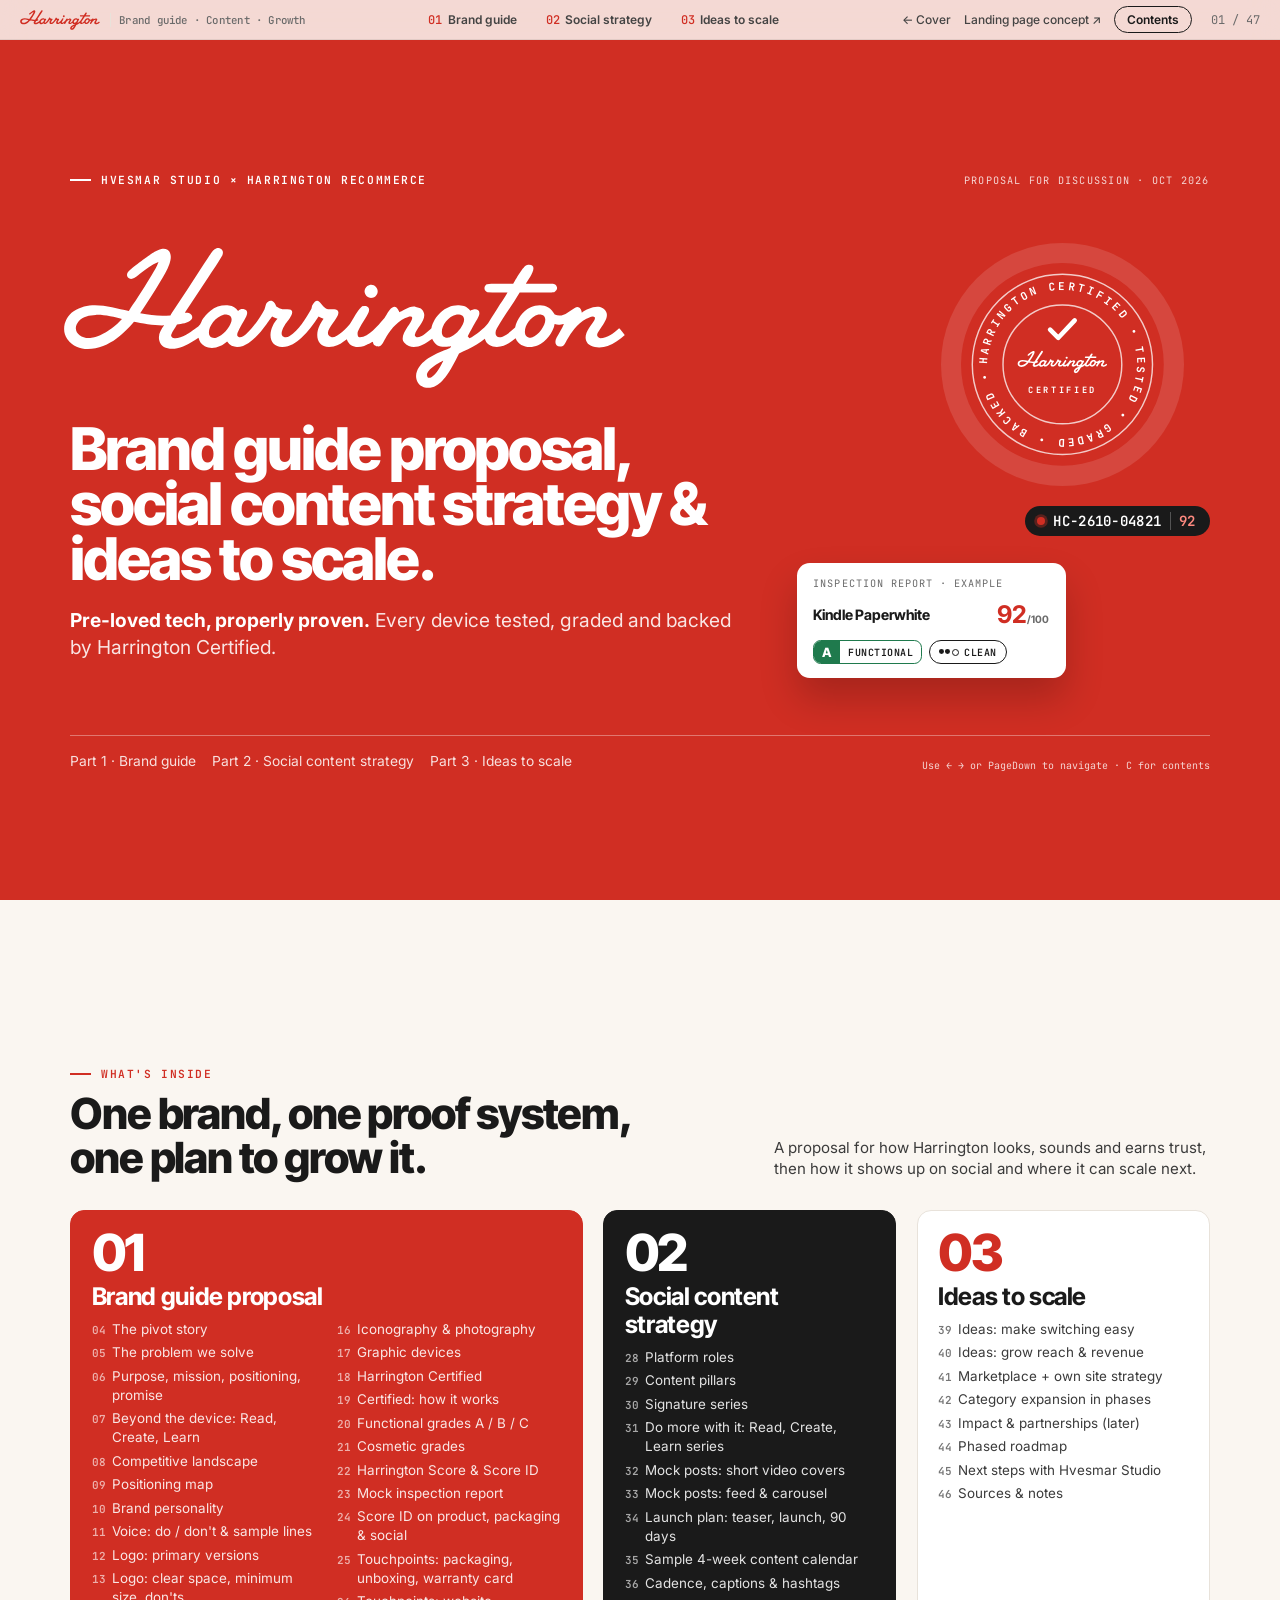
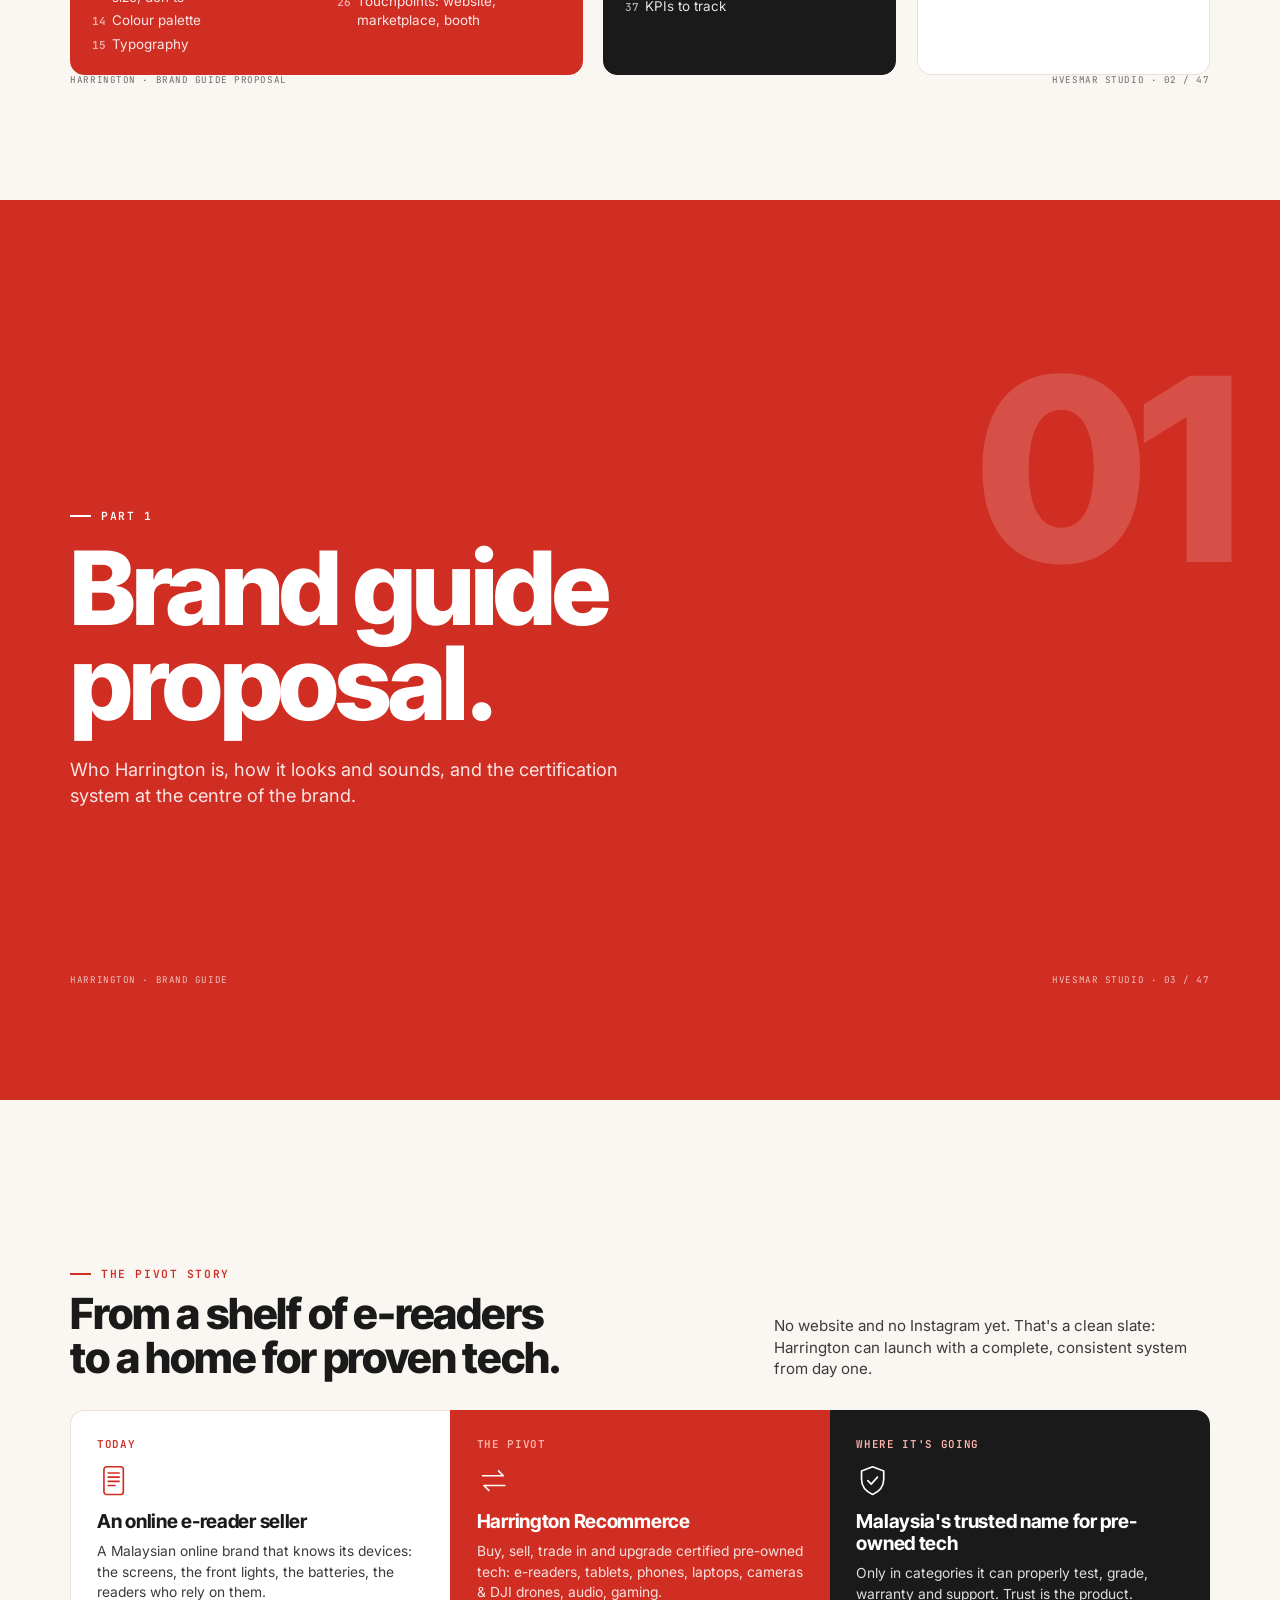
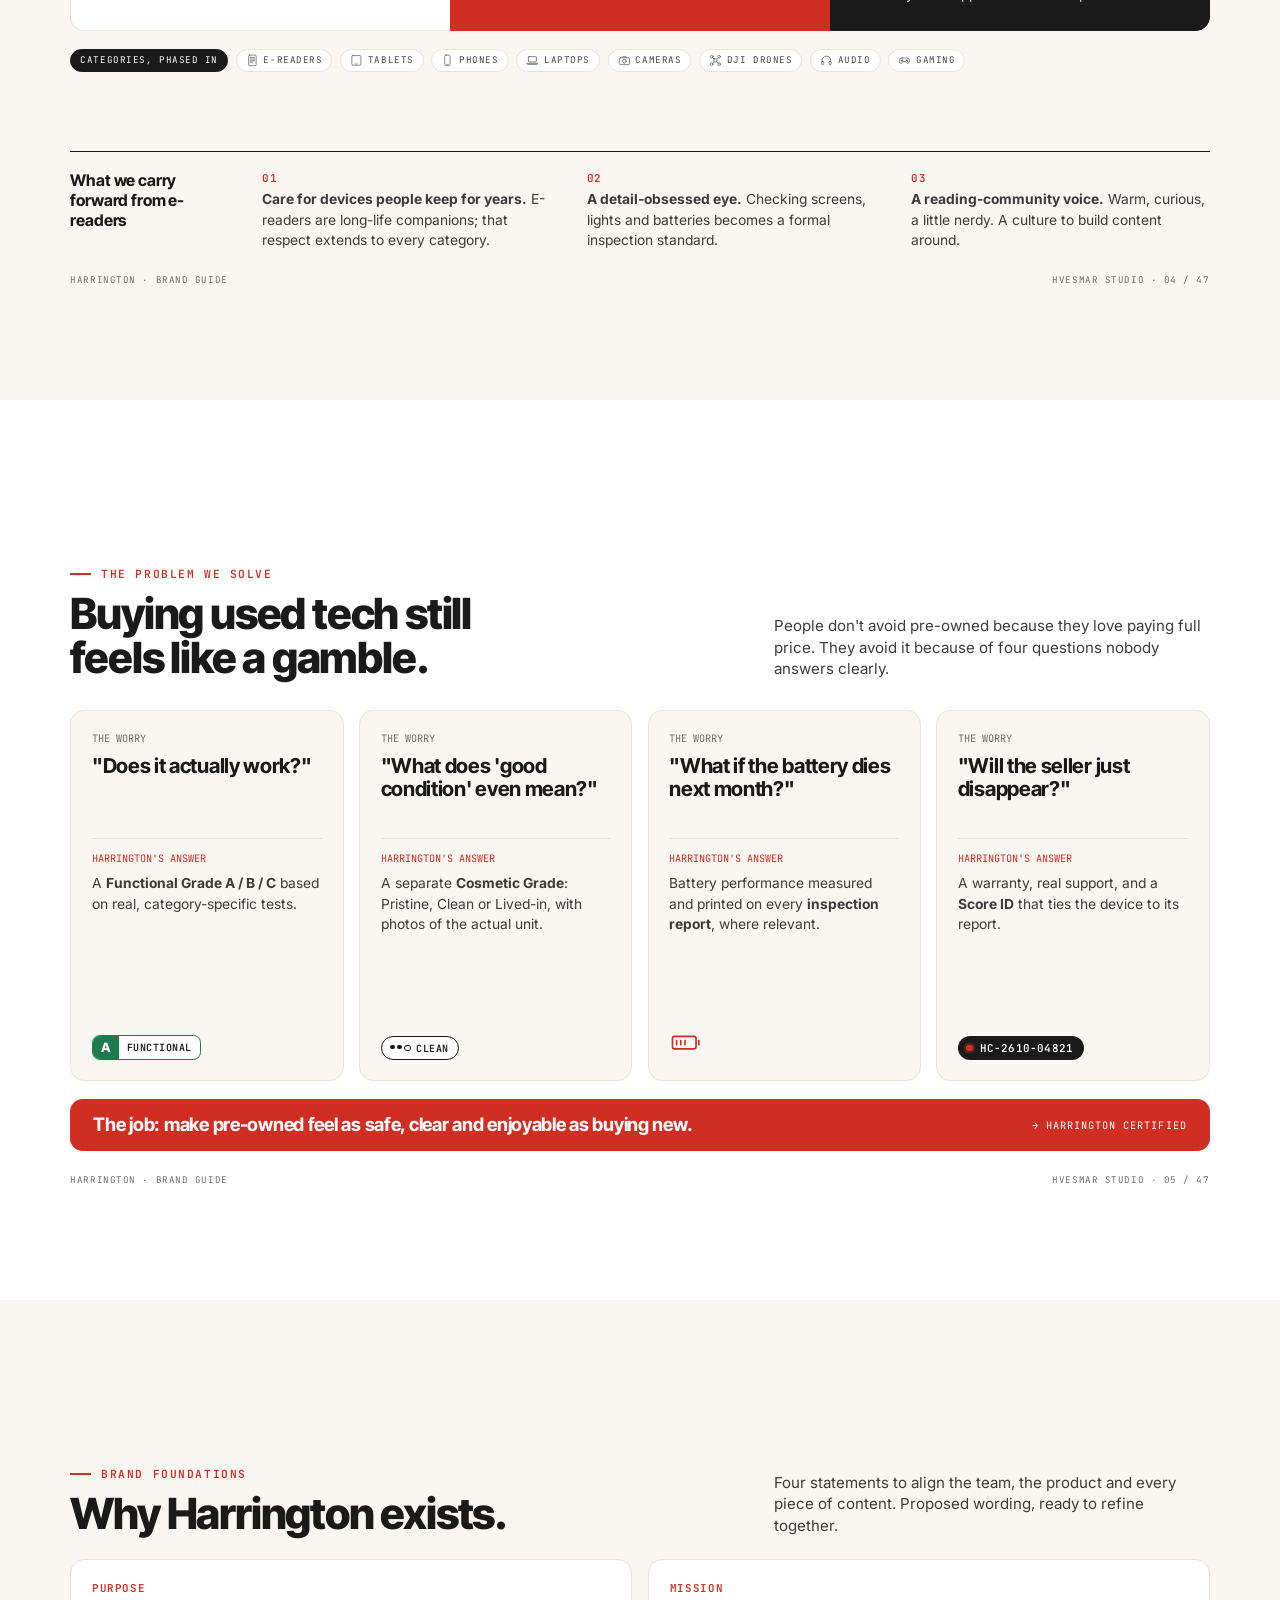
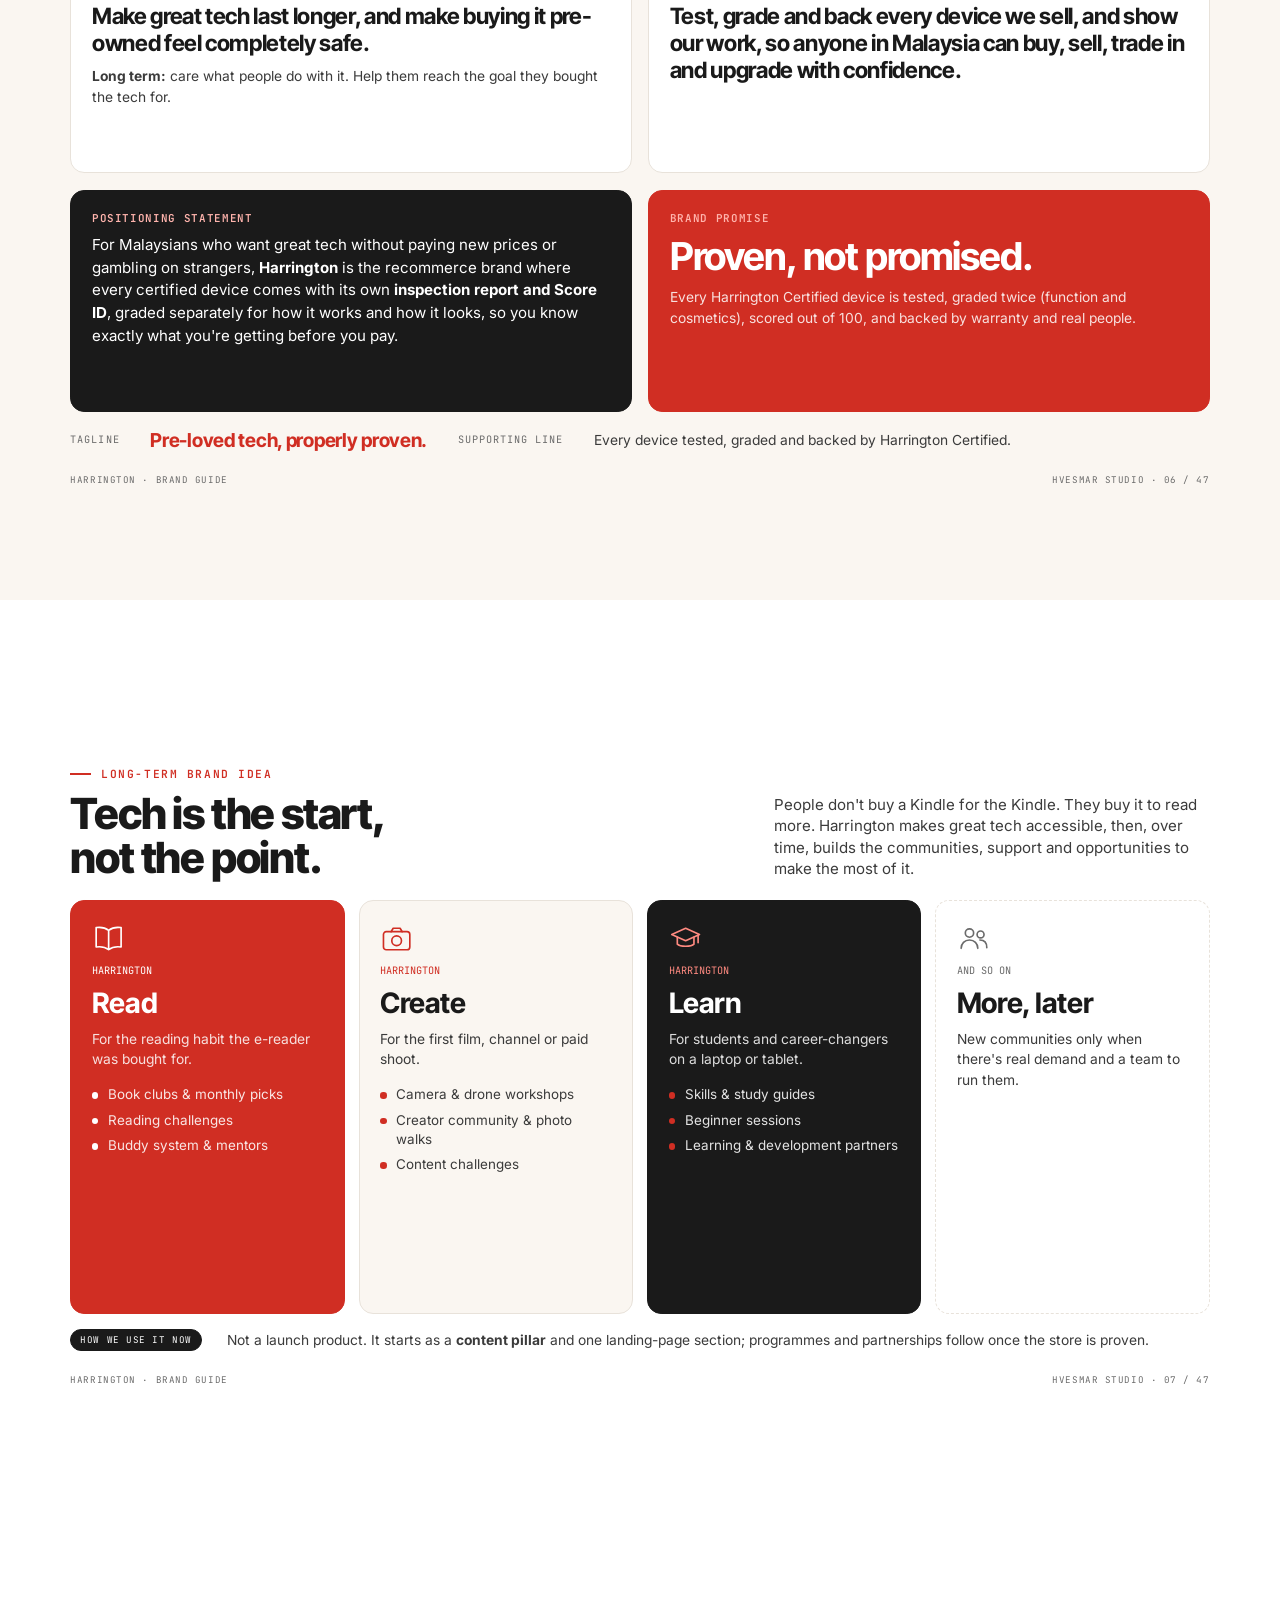
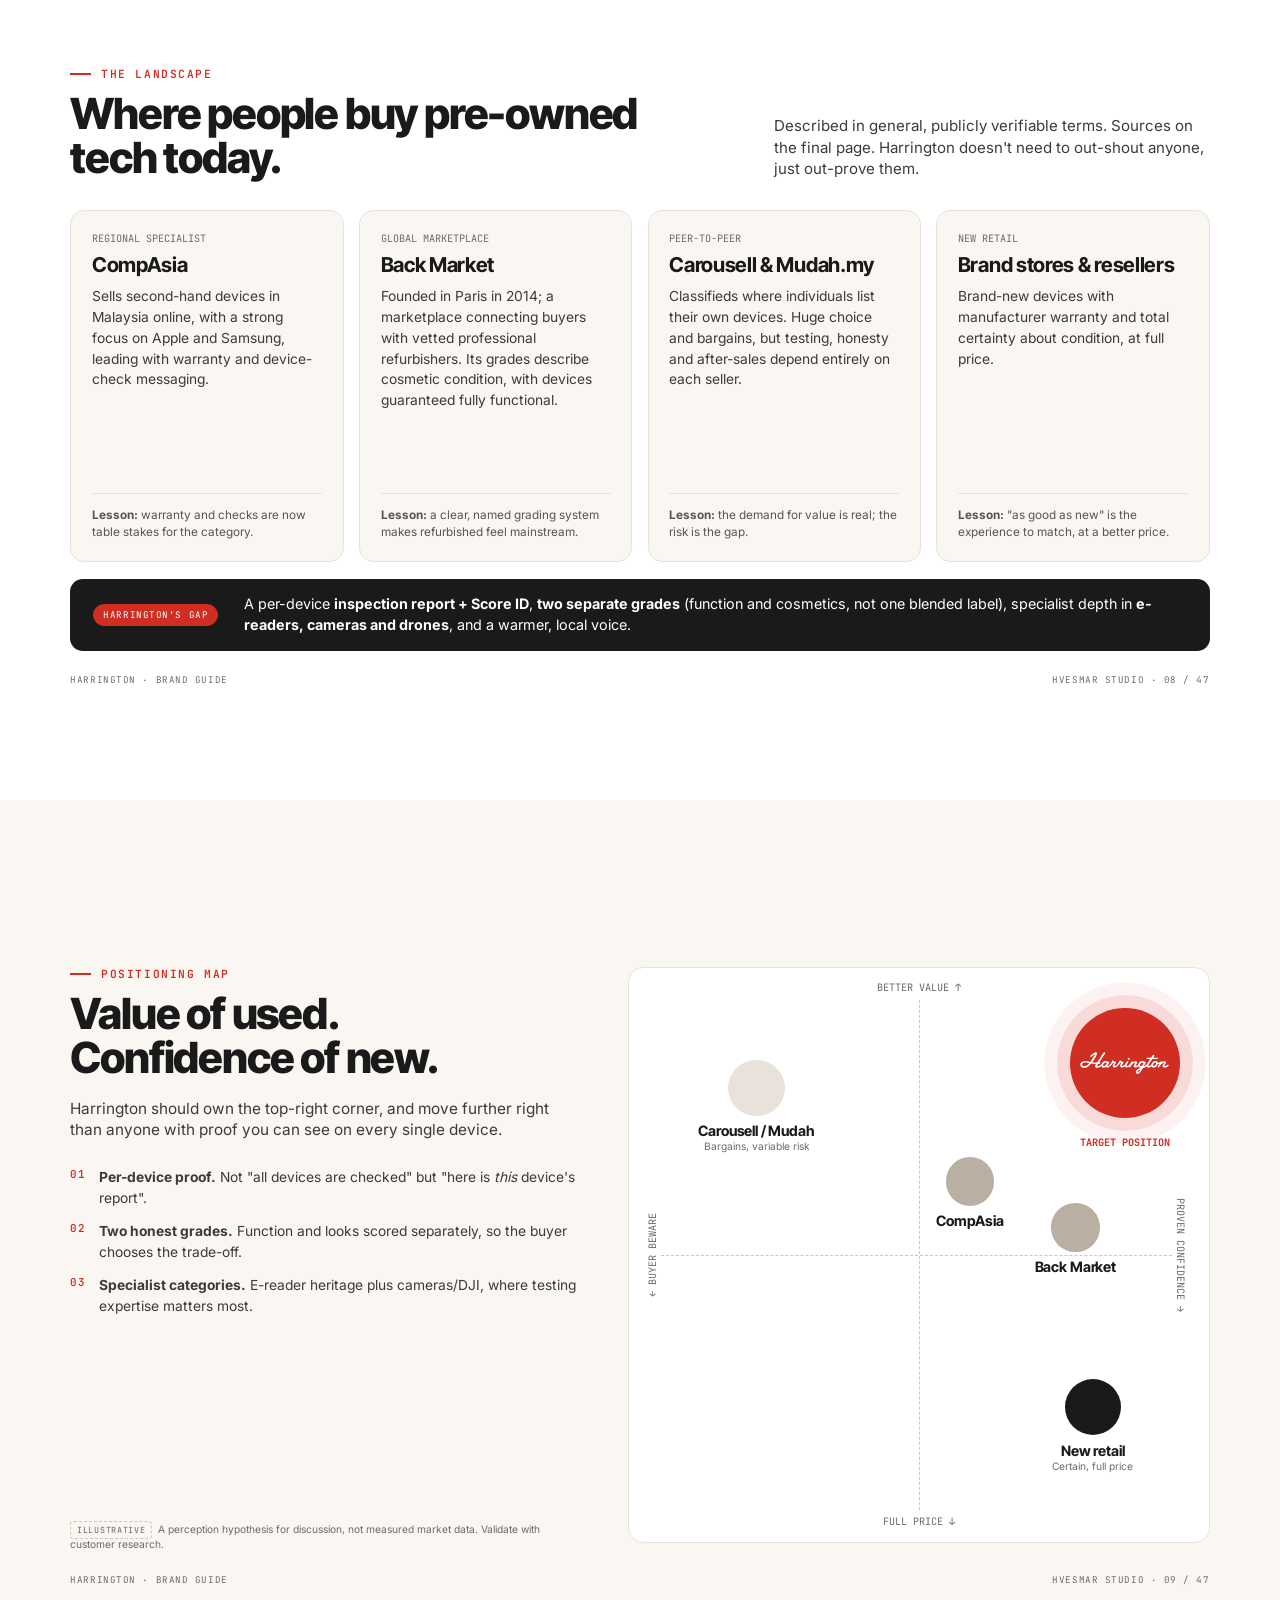
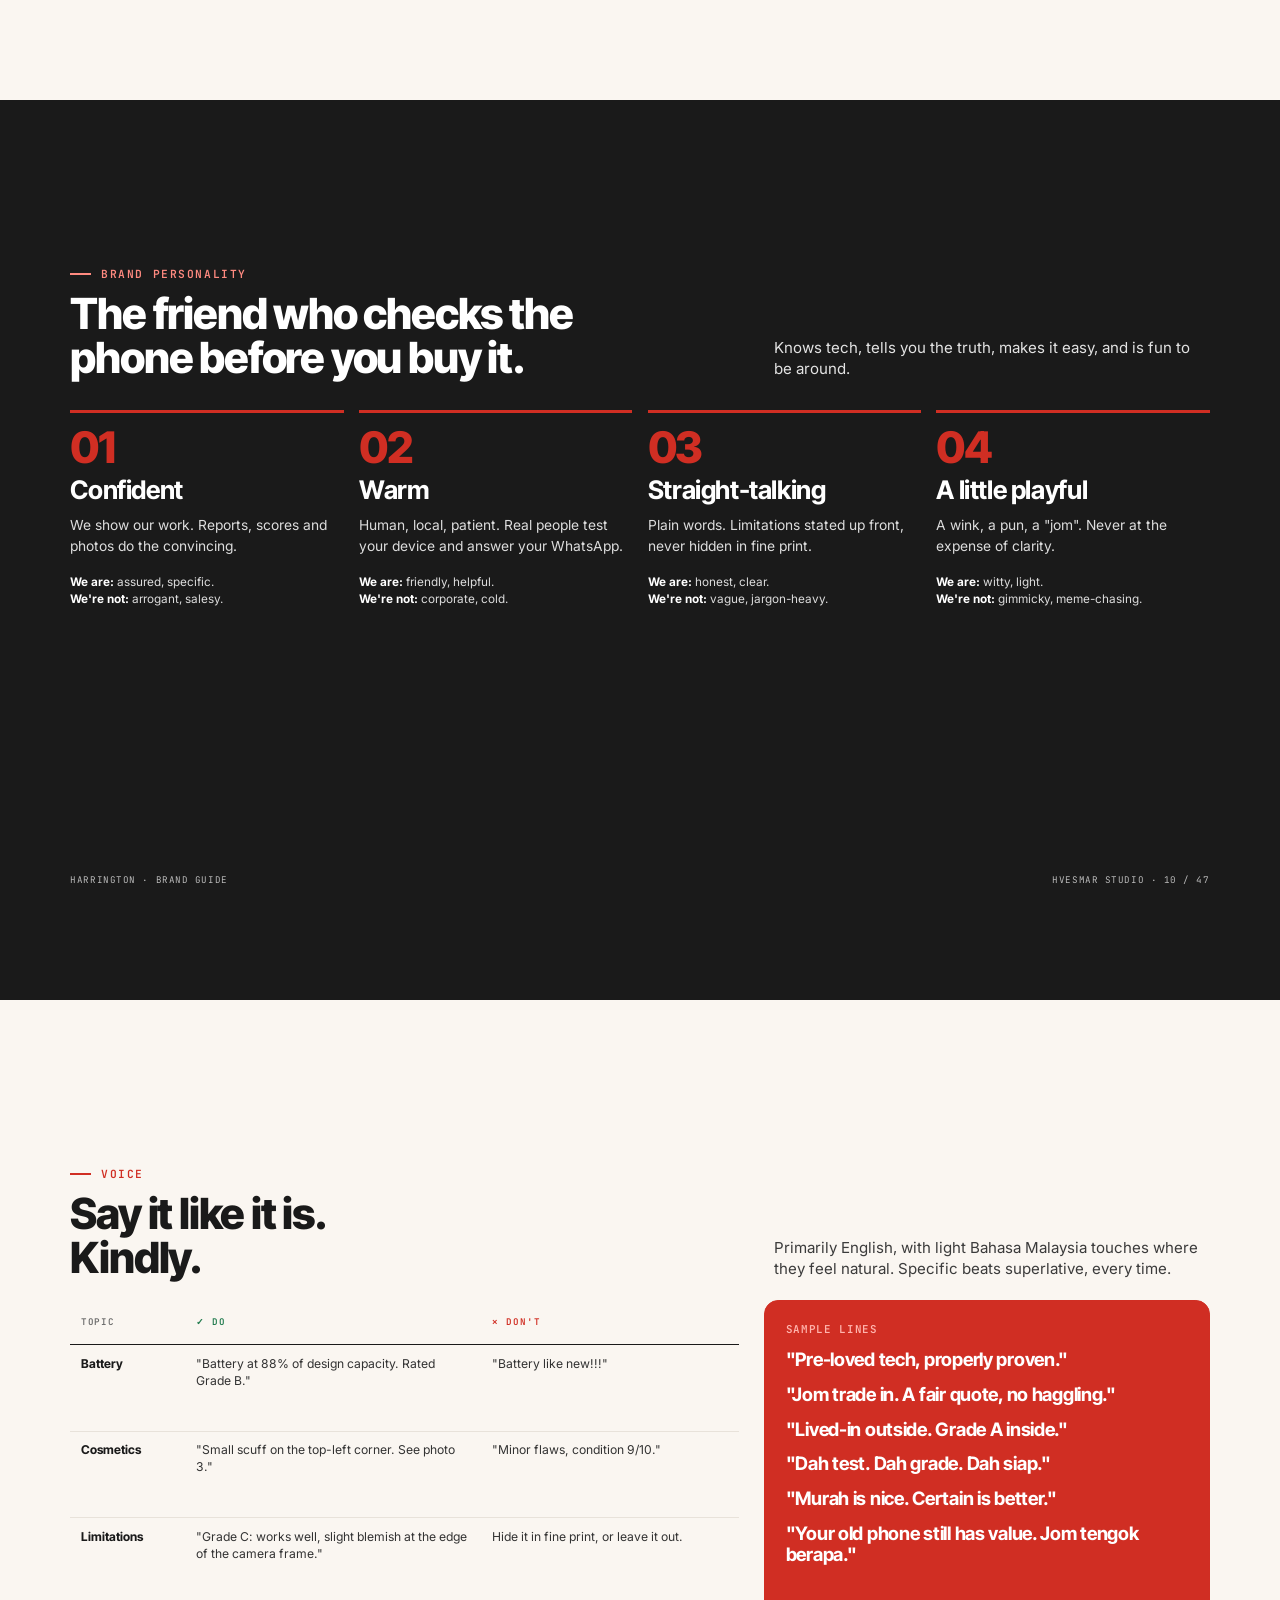
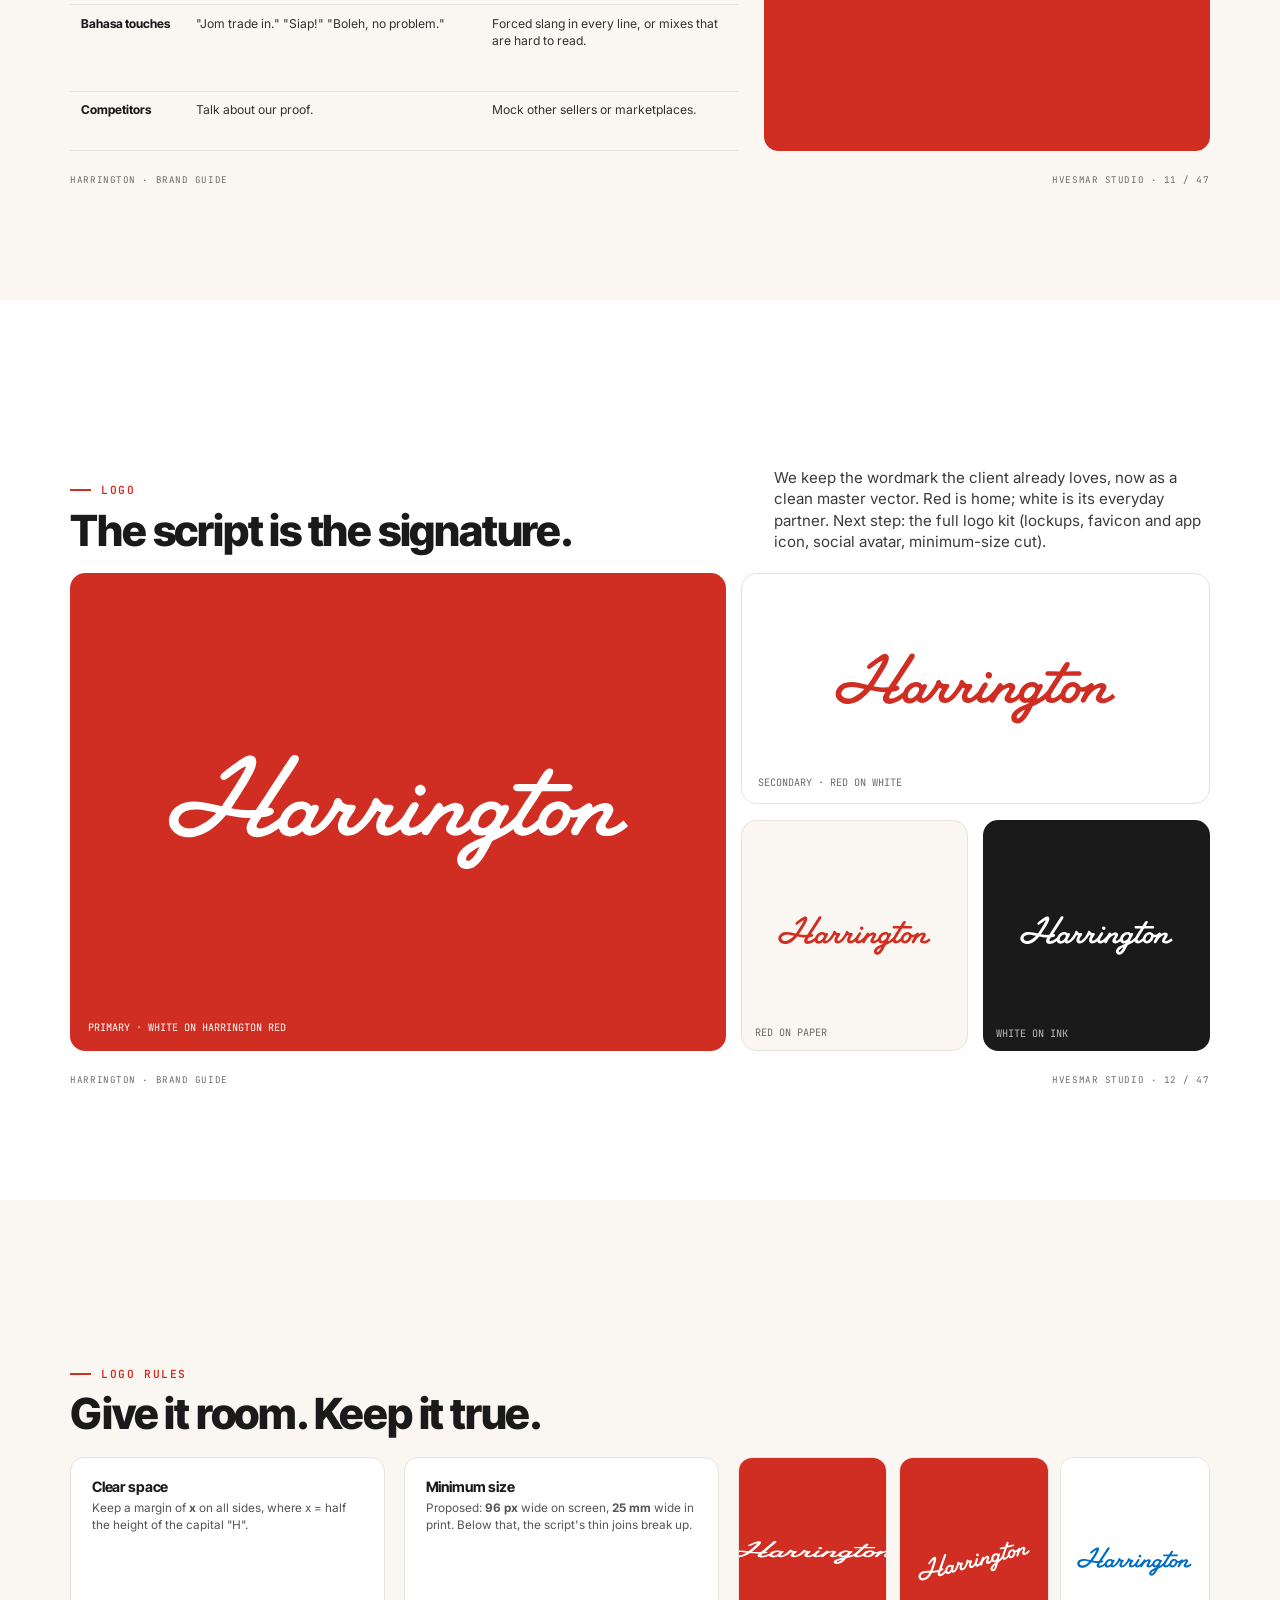
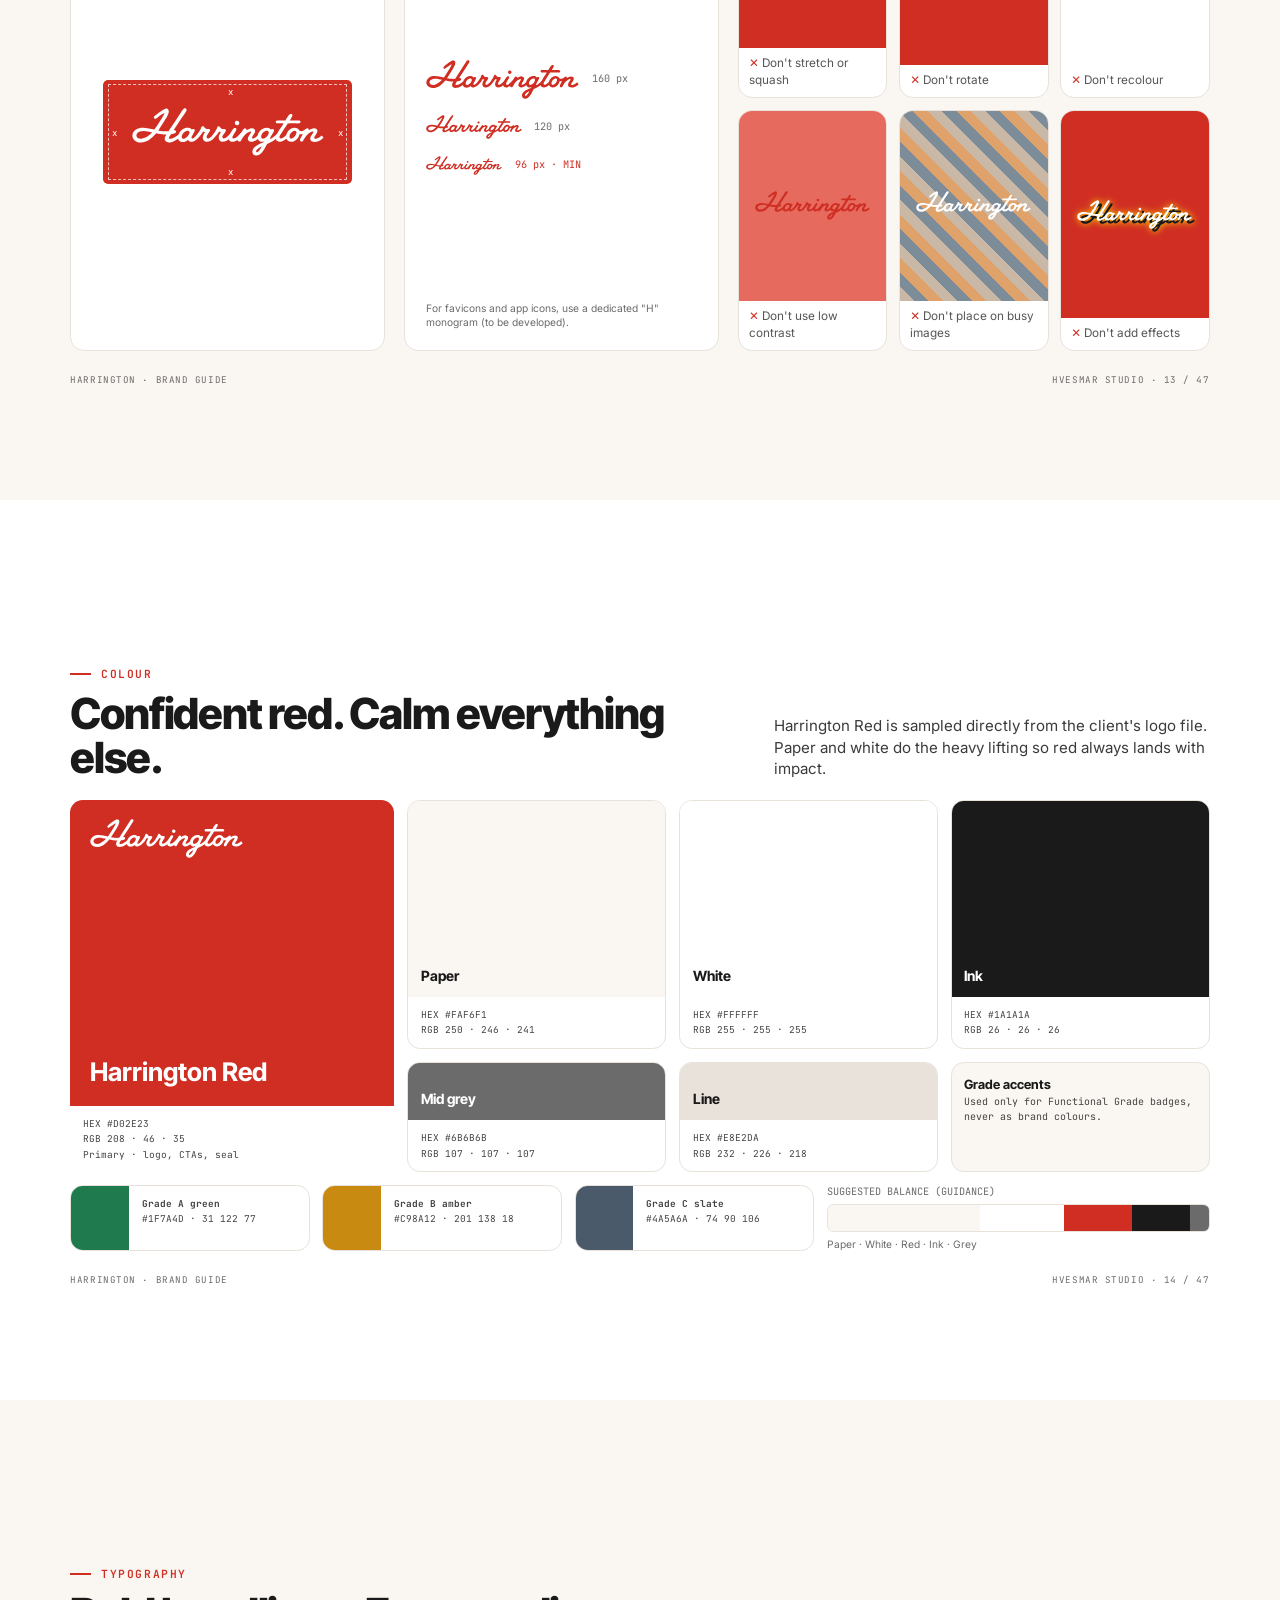
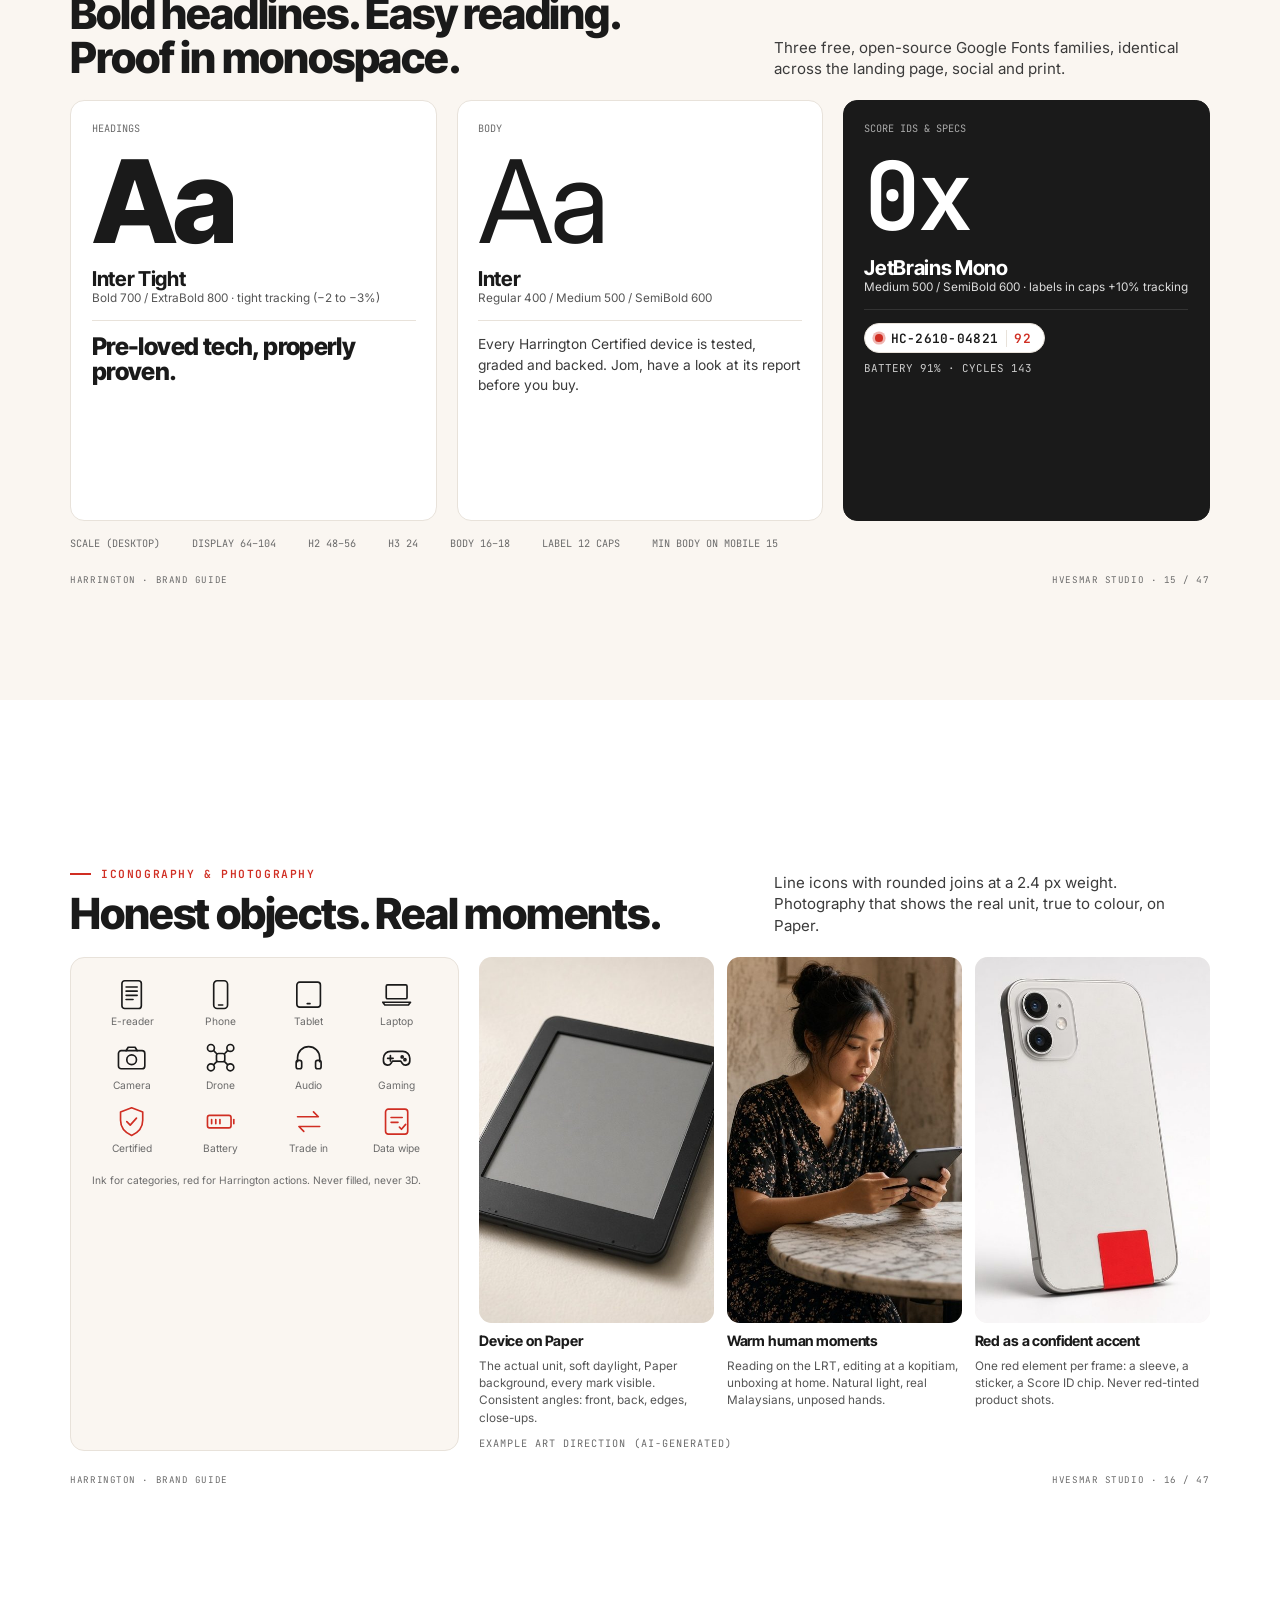
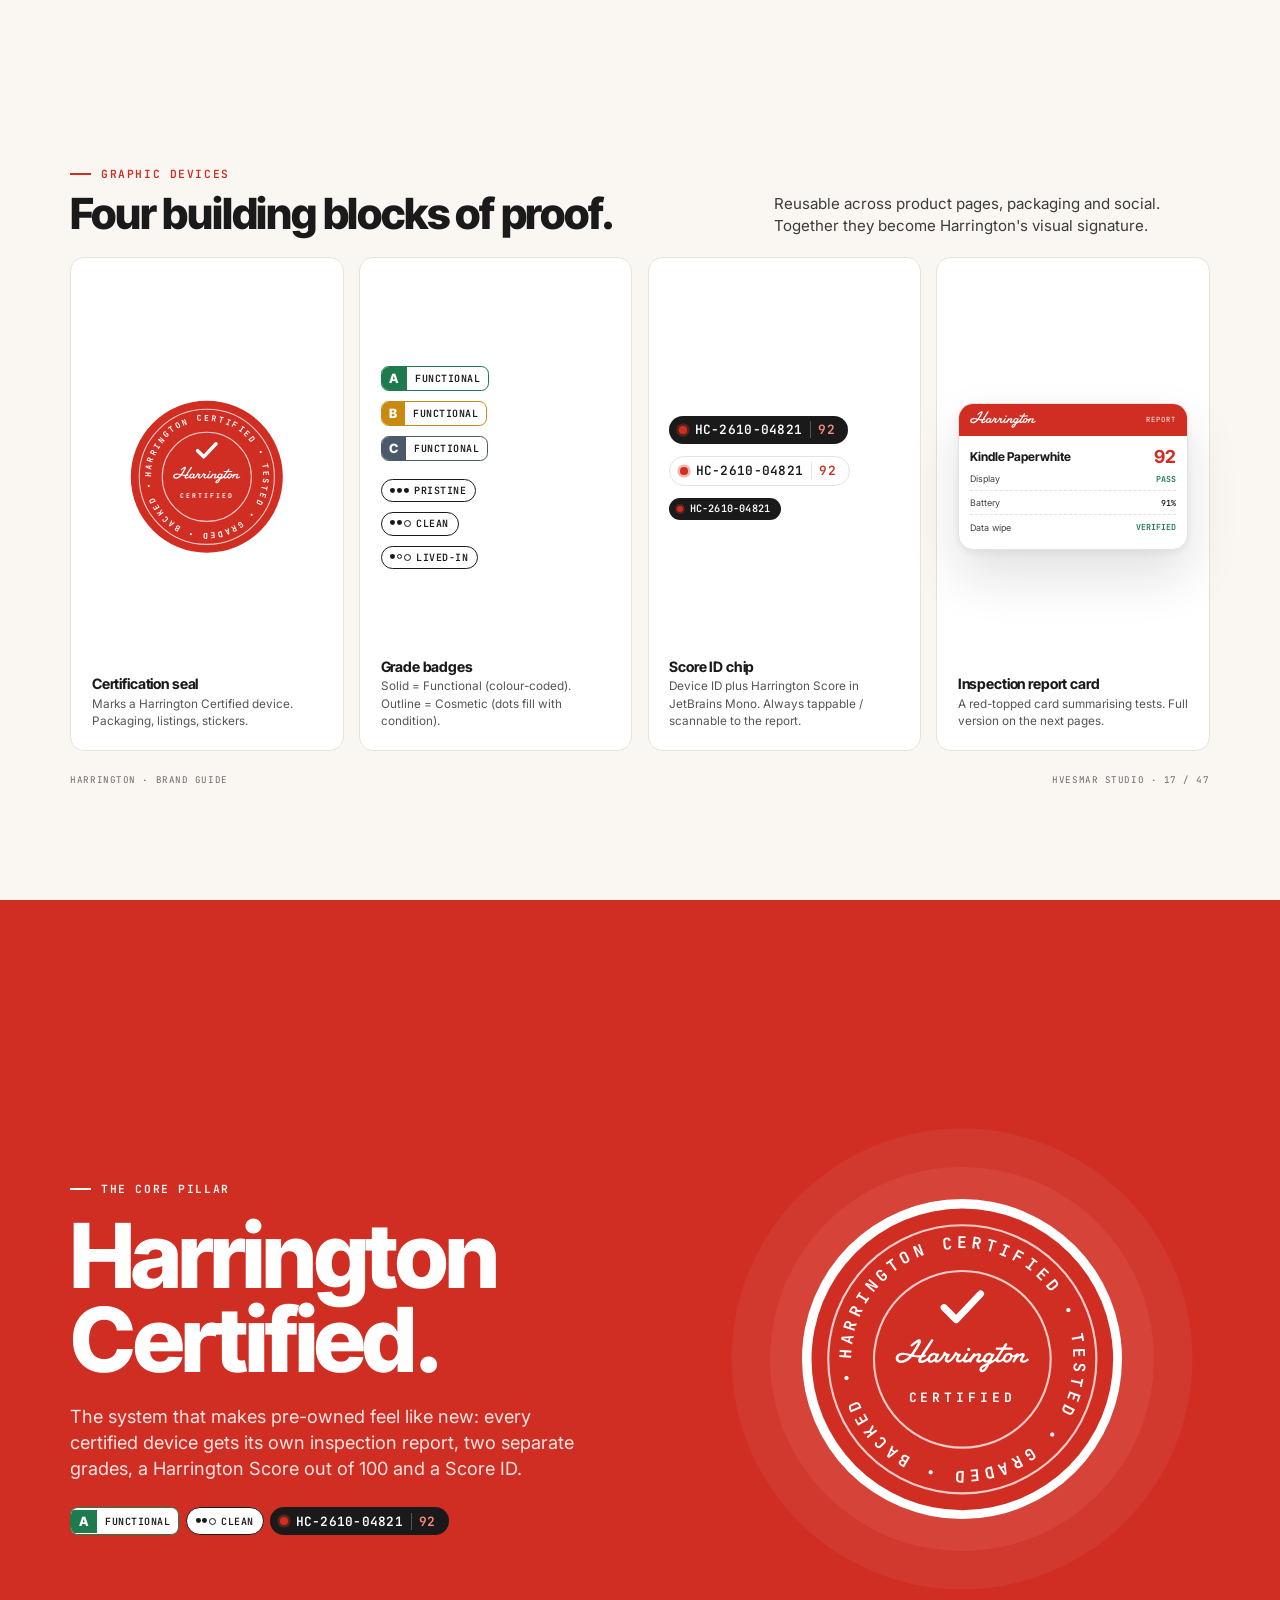
==== commit e16f18e7: "Beyond the device: landing Read/Create/Learn section; guide 47 slides (ecosystem, pillar 06 + series" ====
--- a/guide/index.html
+++ b/guide/index.html
@@ -6,7 +6,7 @@
 <title>Harrington · Brand Guide, Social Strategy & Ideas to Scale · Hvesmar Studio</title>
 <link rel="stylesheet" href="assets/guide.css">
 <!--
-  All slides are visible (full 44-slide guide). Slide numbers, footers, the contents slide lists,
+  All slides are visible (full 47-slide guide). Slide numbers, footers, the contents slide lists,
   the C contents panel, counter, progress and keyboard nav are all computed in guide.js from the slides in order.
   (Optional: a <section> with a `data-hidden` attribute is skipped; ?full=1 shows it anyway. No slide uses it now.)
 -->
@@ -125,7 +125,7 @@
     <ul data-toc-part="Brand guide" data-toc-cols="2" class="clean" style="font-size:1.1rem"><li>The pivot story &amp; brand foundations</li><li>Competitive landscape &amp; positioning</li><li>Personality &amp; voice</li><li>Logo, colour, type, imagery, graphic devices</li><li><b style="color:#fff">Harrington Certified system</b></li><li>Touchpoints, packaging to marketplace</li></ul></a>
    <a href="#part2" data-part="Social strategy" class="card dk" style="text-decoration:none;display:flex;flex-direction:column">
     <div class="big-n" style="font-size:6rem;color:#fff">02</div><h3 style="margin:1.2rem 0 .8rem;font-size:1.9rem">Social content strategy</h3>
-    <ul data-toc-part="Social strategy" class="clean"><li>Platform roles, IG to TikTok Shop</li><li>Five content pillars</li><li>Signature series</li><li>Mock posts in the brand style</li><li>Launch plan &amp; first 90 days</li><li>4-week calendar, cadence, KPIs</li></ul></a>
+    <ul data-toc-part="Social strategy" class="clean"><li>Platform roles, IG to TikTok Shop</li><li>Six content pillars</li><li>Signature series</li><li>Mock posts in the brand style</li><li>Launch plan &amp; first 90 days</li><li>4-week calendar, cadence, KPIs</li></ul></a>
    <a href="#part3" data-part="Ideas to scale" class="card" style="text-decoration:none;color:var(--ink);display:flex;flex-direction:column">
     <div class="big-n" style="font-size:6rem;color:var(--red)">03</div><h3 style="margin:1.2rem 0 .8rem;font-size:1.9rem">Ideas to scale</h3>
     <ul data-toc-part="Ideas to scale" class="clean"><li>Trade-in, buyback &amp; upgrade programmes</li><li>Harrington Care, BNPL options</li><li>B2B, education &amp; campus</li><li>Pop-ups, loyalty &amp; referral</li><li>Category expansion &amp; roadmap</li><li>Proposed next steps</li></ul></a>
@@ -193,12 +193,27 @@
   <div class="hd" style="margin-bottom:1.8rem"><div><div class="eb">Brand foundations</div><h2>Why Harrington exists.</h2></div>
   <p class="lead">Four statements to align the team, the product and every piece of content. Proposed wording, ready to refine together.</p></div>
   <div style="display:grid;grid-template-columns:1fr 1fr;grid-template-rows:auto auto;gap:1.3rem" class="body">
-   <div class="card"><div class="num">PURPOSE</div><h3 style="margin-top:.7rem;font-size:1.75rem;line-height:1.2">Make great tech last longer, and make buying it pre-owned feel completely safe.</h3></div>
+   <div class="card"><div class="num">PURPOSE</div><h3 style="margin-top:.7rem;font-size:1.75rem;line-height:1.2">Make great tech last longer, and make buying it pre-owned feel completely safe.</h3><p class="p" style="margin-top:.7rem"><b>Long term:</b> care what people do with it. Help them reach the goal they bought the tech for.</p></div>
    <div class="card"><div class="num">MISSION</div><h3 style="margin-top:.7rem;font-size:1.75rem;line-height:1.2">Test, grade and back every device we sell, and show our work, so anyone in Malaysia can buy, sell, trade in and upgrade with confidence.</h3></div>
    <div class="card dk"><div class="num">POSITIONING STATEMENT</div><p style="margin-top:.7rem;font-size:1.18rem;line-height:1.5">For Malaysians who want great tech without paying new prices or gambling on strangers, <b>Harrington</b> is the recommerce brand where every certified device comes with its own <b>inspection report and Score ID</b>, graded separately for how it works and how it looks, so you know exactly what you're getting before you pay.</p></div>
    <div class="card rd" style="display:flex;flex-direction:column"><div class="num">BRAND PROMISE</div><h3 style="margin-top:.7rem;font-size:3rem;letter-spacing:-.03em">Proven, not promised.</h3><p class="p" style="margin-top:.7rem">Every Harrington Certified device is tested, graded twice (function and cosmetics), scored out of 100, and backed by warranty and real people.</p></div>
   </div>
   <div style="display:flex;gap:2.4rem;align-items:center;margin-top:1.3rem"><span class="mono xs" style="letter-spacing:.1em">TAGLINE</span><h3 style="color:var(--red)">Pre-loved tech, properly proven.</h3><span class="mono xs" style="letter-spacing:.1em">SUPPORTING LINE</span><p class="p">Every device tested, graded and backed by Harrington Certified.</p></div>
+ </div>
+</section>
+
+<!-- BEYOND THE DEVICE (long-term ecosystem) -->
+<section class="s white" data-part="Brand guide" data-title="Beyond the device: Read, Create, Learn">
+ <div class="f">
+  <div class="hd" style="margin-bottom:1.6rem"><div><div class="eb">Long-term brand idea</div><h2>Tech is the start,<br>not the point.</h2></div>
+  <p class="lead">People don't buy a Kindle for the Kindle. They buy it to read more. Harrington makes great tech accessible, then, over time, builds the communities, support and opportunities to make the most of it.</p></div>
+  <div class="g4 body" style="gap:1.1rem">
+   <div class="card rd" style="display:flex;flex-direction:column;gap:.7rem"><div class="ic" style="color:#fff"><svg class="i"><use href="#i-book"/></svg></div><span class="mono xs" style="color:#fff">HARRINGTON</span><h3 style="font-size:2.2rem">Read</h3><p class="p">For the reading habit the e-reader was bought for.</p><ul class="clean"><li>Book clubs &amp; monthly picks</li><li>Reading challenges</li><li>Buddy system &amp; mentors</li></ul></div>
+   <div class="card" style="display:flex;flex-direction:column;gap:.7rem"><div class="ic" style="color:var(--red)"><svg class="i"><use href="#i-camera"/></svg></div><span class="mono xs" style="color:var(--red)">HARRINGTON</span><h3 style="font-size:2.2rem">Create</h3><p class="p">For the first film, channel or paid shoot.</p><ul class="clean"><li>Camera &amp; drone workshops</li><li>Creator community &amp; photo walks</li><li>Content challenges</li></ul></div>
+   <div class="card dk" style="display:flex;flex-direction:column;gap:.7rem"><div class="ic" style="color:#ff8a80"><svg class="i"><use href="#i-cap"/></svg></div><span class="mono xs" style="color:#ff8a80">HARRINGTON</span><h3 style="font-size:2.2rem">Learn</h3><p class="p">For students and career-changers on a laptop or tablet.</p><ul class="clean"><li>Skills &amp; study guides</li><li>Beginner sessions</li><li>Learning &amp; development partners</li></ul></div>
+   <div class="card" style="display:flex;flex-direction:column;gap:.7rem;background:transparent;border-style:dashed"><div class="ic" style="color:var(--grey)"><svg class="i"><use href="#i-users"/></svg></div><span class="mono xs">AND SO ON</span><h3 style="font-size:2.2rem">More, later</h3><p class="p">New communities only when there's real demand and a team to run them.</p></div>
+  </div>
+  <div style="margin-top:1.2rem;display:flex;gap:2rem;align-items:center"><span class="tag k">How we use it now</span><p class="p">Not a launch product. It starts as a <b>content pillar</b> and one landing-page section; programmes and partnerships follow once the store is proven.</p></div>
  </div>
 </section>
 <!-- 07 LANDSCAPE -->
@@ -640,14 +655,15 @@
 <!-- 28 PILLARS -->
 <section class="s white" data-part="Social strategy" data-title="Content pillars">
  <div class="f">
-  <div class="hd" style="margin-bottom:1.6rem"><div><div class="eb">Content pillars</div><h2>Five pillars, all pointing to proof.</h2></div>
+  <div class="hd" style="margin-bottom:1.6rem"><div><div class="eb">Content pillars</div><h2>Six pillars: proof first,<br>then what it makes possible.</h2></div>
   <p class="lead">Suggested starting mix in brackets, to rebalance once we see what the audience saves and shares.</p></div>
-  <div class="g5 body" style="gap:1rem">
+  <div class="g6 body" style="gap:.9rem">
    <div class="card" style="border-top:.45rem solid var(--red);display:flex;flex-direction:column;gap:.7rem;padding:1.3rem"><div class="ic" style="color:var(--red)"><svg class="i"><use href="#i-shield"/></svg></div><h3>Proof &amp; inspection</h3><span class="mono xs">~30% OF POSTS</span><ul class="clean"><li>"Grade It" episodes</li><li>Score ID reveals</li><li>"What we test on a drone"</li><li>Technician POV clips</li></ul></div>
-   <div class="card" style="border-top:.45rem solid var(--a);display:flex;flex-direction:column;gap:.7rem;padding:1.3rem"><div class="ic" style="color:var(--a)"><svg class="i"><use href="#i-swap"/></svg></div><h3>Trade-in &amp; upgrade</h3><span class="mono xs">~20% OF POSTS</span><ul class="clean"><li>"Jom Trade In" live quotes</li><li>Upgrade Path: old → new top-up</li><li>"Before you sell" checklist</li><li>Trade-in day at a pop-up</li></ul></div>
-   <div class="card" style="border-top:.45rem solid #7a4fb5;display:flex;flex-direction:column;gap:.7rem;padding:1.3rem"><div class="ic" style="color:#7a4fb5"><svg class="i"><use href="#i-book"/></svg></div><h3>Tech tips &amp; e-reader culture</h3><span class="mono xs">~20% OF POSTS</span><ul class="clean"><li>"Shelf Life" reading series</li><li>Battery care in our heat</li><li>Which e-reader suits you?</li><li>Setup tips for new owners</li></ul></div>
-   <div class="card" style="border-top:.45rem solid var(--b);display:flex;flex-direction:column;gap:.7rem;padding:1.3rem"><div class="ic" style="color:var(--b)"><svg class="i"><use href="#i-leaf"/></svg></div><h3>Value &amp; sustainability</h3><span class="mono xs">~15% OF POSTS</span><ul class="clean"><li>"What RM___ Gets You"</li><li>"Second Life" device stories</li><li>New vs certified, side by side</li><li>Repair &amp; reuse explainers</li></ul></div>
-   <div class="card" style="border-top:.45rem solid var(--c);display:flex;flex-direction:column;gap:.7rem;padding:1.3rem"><div class="ic" style="color:var(--c)"><svg class="i"><use href="#i-users"/></svg></div><h3>Community &amp; UGC</h3><span class="mono xs">~15% OF POSTS</span><ul class="clean"><li>#ProperlyProven unboxings</li><li>"Lived-in Stories"</li><li>Customers sharing Score IDs</li><li>Ambassador takeovers</li></ul></div>
+   <div class="card" style="border-top:.45rem solid var(--a);display:flex;flex-direction:column;gap:.7rem;padding:1.3rem"><div class="ic" style="color:var(--a)"><svg class="i"><use href="#i-swap"/></svg></div><h3>Trade-in &amp; upgrade</h3><span class="mono xs">~15% OF POSTS</span><ul class="clean"><li>"Jom Trade In" live quotes</li><li>Upgrade Path: old → new top-up</li><li>"Before you sell" checklist</li><li>Trade-in day at a pop-up</li></ul></div>
+   <div class="card" style="border-top:.45rem solid #7a4fb5;display:flex;flex-direction:column;gap:.7rem;padding:1.3rem"><div class="ic" style="color:#7a4fb5"><svg class="i"><use href="#i-book"/></svg></div><h3>Tech tips &amp; e-reader culture</h3><span class="mono xs">~15% OF POSTS</span><ul class="clean"><li>"Shelf Life" reading series</li><li>Battery care in our heat</li><li>Which e-reader suits you?</li><li>Setup tips for new owners</li></ul></div>
+   <div class="card" style="border-top:.45rem solid var(--b);display:flex;flex-direction:column;gap:.7rem;padding:1.3rem"><div class="ic" style="color:var(--b)"><svg class="i"><use href="#i-leaf"/></svg></div><h3>Value &amp; sustainability</h3><span class="mono xs">~10% OF POSTS</span><ul class="clean"><li>"What RM___ Gets You"</li><li>"Second Life" device stories</li><li>New vs certified, side by side</li><li>Repair &amp; reuse explainers</li></ul></div>
+   <div class="card" style="border-top:.45rem solid var(--c);display:flex;flex-direction:column;gap:.7rem;padding:1.3rem"><div class="ic" style="color:var(--c)"><svg class="i"><use href="#i-users"/></svg></div><h3>Community &amp; UGC</h3><span class="mono xs">~10% OF POSTS</span><ul class="clean"><li>#ProperlyProven unboxings</li><li>"Lived-in Stories"</li><li>Customers sharing Score IDs</li><li>Ambassador takeovers</li></ul></div>
+   <div class="card" style="border-top:.45rem solid var(--ink);display:flex;flex-direction:column;gap:.7rem;padding:1.3rem;background:var(--paper)"><div class="ic" style="color:var(--ink)"><svg class="i"><use href="#i-cap"/></svg></div><h3>Do more with it</h3><span class="mono xs">~20% · 1 IN 5 POSTS</span><ul class="clean"><li>Harrington Read picks &amp; challenges</li><li>Harrington Create how-tos</li><li>Harrington Learn skills tips</li><li>Customer goal stories</li></ul></div>
   </div>
  </div>
 </section>
@@ -665,6 +681,21 @@
    <div class="card rd" style="display:flex;flex-direction:column;gap:.6rem"><div style="display:flex;justify-content:space-between;align-items:center"><span class="num">SERIES 05 · TRADE-IN</span><span class="mono xs" style="color:#fff">TIKTOK · FB · LIVE</span></div><h3 style="font-size:1.9rem">Jom Trade In</h3><p class="p">Followers send in their old device; we quote it on camera and explain what moved the price up or down.</p><p class="mono xs" style="margin-top:auto;color:#fff">HOOK: "Your old phone. Berapa?"</p></div>
    <div class="card" style="display:flex;flex-direction:column;gap:.6rem"><div style="display:flex;justify-content:space-between;align-items:center"><span class="num">SERIES 06 · CULTURE</span><span class="mono xs">IG · XHS · THREADS</span></div><h3 style="font-size:1.9rem">Shelf Life</h3><p class="p">The e-reader corner: monthly reading picks from the team, reader setups, local book-club features.</p><p class="mono xs" style="margin-top:auto;color:var(--red)">HOOK: "What the people who test your Kindle are reading."</p></div>
   </div>
+ </div>
+</section>
+
+
+<!-- DO MORE WITH IT: READ / CREATE / LEARN SERIES -->
+<section class="s white" data-part="Social strategy" data-title="Do more with it: Read, Create, Learn series">
+ <div class="f">
+  <div class="hd" style="margin-bottom:1.6rem"><div><div class="eb">Pillar 06 · Do more with it</div><h2>Educational content,<br>one sub-brand at a time.</h2></div>
+  <p class="lead">Each sub-brand starts life as a named content series, so we build the audience before building the programme. Light at launch: about 1 in 5 posts, product content stays first.</p></div>
+  <div class="g3 body" style="gap:1.1rem">
+   <div class="card rd" style="display:flex;flex-direction:column;gap:.7rem"><div style="display:flex;justify-content:space-between;align-items:center"><span class="num">HARRINGTON READ</span><span class="mono xs" style="color:#fff">IG · XHS · THREADS</span></div><h3 style="font-size:1.7rem">Read more, actually.</h3><p class="mono xs" style="color:#fff">FORMATS: CAROUSEL · REEL · STORY POLL</p><ul class="clean"><li>"30 pages a day" reading challenge</li><li>Monthly pick + live book-club chat</li><li>Kindle settings that help you read more</li><li>Find a reading buddy (comments thread)</li></ul><p class="mono xs" style="margin-top:auto;color:#fff">GROWS FROM: SHELF LIFE SERIES</p></div>
+   <div class="card" style="display:flex;flex-direction:column;gap:.7rem"><div style="display:flex;justify-content:space-between;align-items:center"><span class="num">HARRINGTON CREATE</span><span class="mono xs">TIKTOK · REELS · YOUTUBE</span></div><h3 style="font-size:1.7rem">Your first film starts here.</h3><p class="mono xs" style="color:var(--red)">FORMATS: 60s TUTORIAL · BEFORE / AFTER · DUET</p><ul class="clean"><li>"One camera, one week" beginner challenge</li><li>Settings explained in 60 seconds</li><li>Shot on a certified camera: creator features</li><li>Drone rules &amp; safe-flying basics</li></ul><p class="mono xs" style="margin-top:auto;color:var(--red)">LATER: WORKSHOPS &amp; PHOTO WALKS</p></div>
+   <div class="card dk" style="display:flex;flex-direction:column;gap:.7rem"><div style="display:flex;justify-content:space-between;align-items:center"><span class="num">HARRINGTON LEARN</span><span class="mono xs" style="color:#aaa">TIKTOK · IG · LINKEDIN</span></div><h3 style="font-size:1.7rem">Learn something useful.</h3><p class="mono xs" style="color:#ff8a80">FORMATS: CAROUSEL · SCREEN-REC · Q&amp;A</p><ul class="clean"><li>Student laptop setup in 5 steps</li><li>Free tools to learn a skill this month</li><li>"What I built on a RM___ laptop"</li><li>Exam-season focus &amp; battery tips</li></ul><p class="mono xs" style="margin-top:auto;color:#ff8a80">LATER: CAMPUS &amp; SCHOOL PROGRAMMES</p></div>
+  </div>
+  <div style="margin-top:1.2rem;display:flex;gap:2rem;align-items:center"><span class="tag k">Cadence</span><p class="p"><b>Launch month:</b> 1 post a week, Read only (closest to the e-reader roots). <b>Days 31–90:</b> rotate Read / Create / Learn, ~1 in 5 posts. Every post ends with a soft "join the list".</p></div>
  </div>
 </section>
 
@@ -811,7 +842,7 @@
    <div class="card" style="border-radius:0;border-left:0;display:flex;flex-direction:column;gap:.7rem"><span class="num">02</span><h3>Engagement</h3><ul class="clean"><li>Saves &amp; shares</li><li>Watch-through rate</li><li>Comments asking about grades</li><li>Series return viewers</li></ul></div>
    <div class="card rd" style="border-radius:0;display:flex;flex-direction:column;gap:.7rem"><span class="num">03</span><h3>Trust</h3><ul class="clean"><li>Score ID lookups</li><li>Report views per listing</li><li>Ratings &amp; review themes</li><li>Return / claim reasons</li></ul></div>
    <div class="card" style="border-radius:0;border-right:0;display:flex;flex-direction:column;gap:.7rem"><span class="num">04</span><h3>Conversion</h3><ul class="clean"><li>Click-through to stores</li><li>Marketplace store visits &amp; conversion</li><li>Trade-in quote requests</li><li>Quote → completed trade-in</li></ul></div>
-   <div class="card dk" style="border-radius:0 1rem 1rem 0;display:flex;flex-direction:column;gap:.7rem"><span class="num">05</span><h3>Loyalty</h3><ul class="clean"><li>Repeat purchase</li><li>Referral code uses</li><li>Upgrade cycle (buy → trade-in)</li><li>UGC posts per month</li></ul></div>
+   <div class="card dk" style="border-radius:0 1rem 1rem 0;display:flex;flex-direction:column;gap:.7rem"><span class="num">05</span><h3>Loyalty</h3><ul class="clean"><li>Repeat purchase</li><li>Referral code uses</li><li>Upgrade cycle (buy → trade-in)</li><li>UGC posts per month</li><li>Read / Create / Learn sign-ups</li></ul></div>
   </div>
   <div style="margin-top:1.2rem;display:flex;gap:2rem;align-items:center"><span class="tag k">North-star idea</span><p class="p"><b>Certified devices sold where the buyer opened the report first.</b> It measures exactly what the brand is built on.</p></div>
  </div>
@@ -902,11 +933,25 @@
 </section>
 
 <!-- 41 ROADMAP -->
+<!-- IMPACT & PARTNERSHIPS (LATER) -->
+<section class="s white" data-part="Ideas to scale" data-title="Impact &amp; partnerships (later)">
+ <div class="f">
+  <div class="hd" style="margin-bottom:1.6rem"><div><div class="eb">Impact &amp; partnerships · later</div><h2>Track it from day one.<br>Talk about it when it's real.</h2></div>
+  <p class="lead">B2B buyers, government, sponsors and partners look for measurable social and environmental outcomes. We start counting now, and only publish real numbers.</p></div>
+  <div class="g3 body" style="gap:1.1rem">
+   <div class="card" style="display:flex;flex-direction:column;gap:.7rem"><div class="ic" style="color:var(--red)"><svg class="i"><use href="#i-recycle"/></svg></div><span class="num">01 · METRICS TO TRACK</span><ul class="clean"><li>Devices re-certified &amp; re-homed</li><li>Est. e-waste diverted (kg)</li><li>Community members (Read / Create / Learn)</li><li>Programmes &amp; workshops run</li><li>Students &amp; readers supported</li></ul><p class="mono xs" style="margin-top:auto">METRICS ONLY · NO FIGURES YET</p></div>
+   <div class="card" style="display:flex;flex-direction:column;gap:.7rem"><div class="ic" style="color:var(--a)"><svg class="i"><use href="#i-leaf"/></svg></div><span class="num">02 · SDG ALIGNMENT</span><ul class="clean"><li><b>SDG 12</b> Responsible consumption &amp; production: second-life devices, trade-in, repair</li><li><b>SDG 4</b> Quality education: Harrington Learn, reading programmes, student access</li></ul><p class="sm" style="margin-top:auto">A frame for partner conversations, not a certification claim.</p></div>
+   <div class="card dk" style="display:flex;flex-direction:column;gap:.7rem"><div class="ic" style="color:#ff8a80"><svg class="i"><use href="#i-building"/></svg></div><span class="num">03 · PARTNERSHIP TARGETS</span><ul class="clean"><li>Aspiration: a reading programme with the <b>National Library of Malaysia</b> (Perpustakaan Negara Malaysia)</li><li>Schools, universities &amp; NGOs: device access</li><li>Corporate device-disposal &amp; sponsorship</li></ul><p class="mono xs" style="margin-top:auto;color:#ff8a80">EXAMPLES TO EXPLORE, NOT AGREED</p></div>
+  </div>
+  <div style="margin-top:1.2rem;display:flex;gap:2rem;align-items:center"><span class="tag k">Recommendation</span><p class="p">Keep it off the launch site's main nav. Start as a content pillar + one landing section; add a dedicated <b>Impact page</b> once there are real numbers to show.</p></div>
+ </div>
+</section>
+
 <section class="s" data-part="Ideas to scale" data-title="Phased roadmap">
  <div class="f lg">
   <div class="hd" style="margin-bottom:1.5rem"><div><div class="eb">Roadmap</div><h2>Phase 1 · 2 · 3.</h2></div>
   <p class="lead">Indicative timing for discussion; each phase starts when the previous one's foundations are working.</p></div>
-  <div class="body" style="display:grid;grid-template-columns:11rem 1fr 1fr 1fr;grid-template-rows:auto 1fr 1fr 1fr;gap:.6rem">
+  <div class="body" style="display:grid;grid-template-columns:11rem 1fr 1fr 1fr;grid-template-rows:auto 1fr 1fr 1fr 1fr;gap:.5rem">
    <div></div>
    <div style="background:var(--red);color:#fff;border-radius:.8rem;padding:1rem 1.2rem"><span class="mono xs" style="color:#fff;opacity:.85">PHASE 1 · ~MONTHS 0–3</span><h3 style="margin-top:.3rem">Launch &amp; prove</h3></div>
    <div style="background:var(--ink);color:#fff;border-radius:.8rem;padding:1rem 1.2rem"><span class="mono xs" style="color:#aaa">PHASE 2 · ~MONTHS 4–9</span><h3 style="margin-top:.3rem">Grow the loop</h3></div>
@@ -923,6 +968,10 @@
    <div class="card" style="padding:1rem 1.2rem"><p class="sm">Creator seeding, "Jom Trade In" quotes, referral v1.</p></div>
    <div class="card" style="padding:1rem 1.2rem"><p class="sm">Campus ambassadors, Harrington Circle loyalty, creator gear-swap.</p></div>
    <div class="card" style="padding:1rem 1.2rem"><p class="sm">Corporate &amp; education refresh, B2B device disposal at scale.</p></div>
+   <div class="mono xs" style="padding:.9rem .2rem;font-weight:600;color:var(--ink)">BEYOND THE DEVICE</div>
+   <div class="card" style="padding:1rem 1.2rem"><p class="sm">"Do more with it" pillar + landing section; start tracking impact metrics.</p></div>
+   <div class="card" style="padding:1rem 1.2rem"><p class="sm">Harrington Read community pilot; Create / Learn series and first workshops.</p></div>
+   <div class="card" style="padding:1rem 1.2rem"><p class="sm">Impact page with real numbers; partnership pilots (e.g. libraries, campuses).</p></div>
   </div>
  </div>
 </section>
@@ -957,7 +1006,7 @@
  </div>
 </section>
 
-<!-- 44 CLOSE -->
+<!-- CLOSE -->
 <section class="s red" data-part="Ideas to scale" data-title="Terima kasih" data-noft>
  <div class="f" style="align-items:center;justify-content:center;text-align:center">
   <img src="assets/logo-white.svg" style="width:38rem" alt="Harrington">
